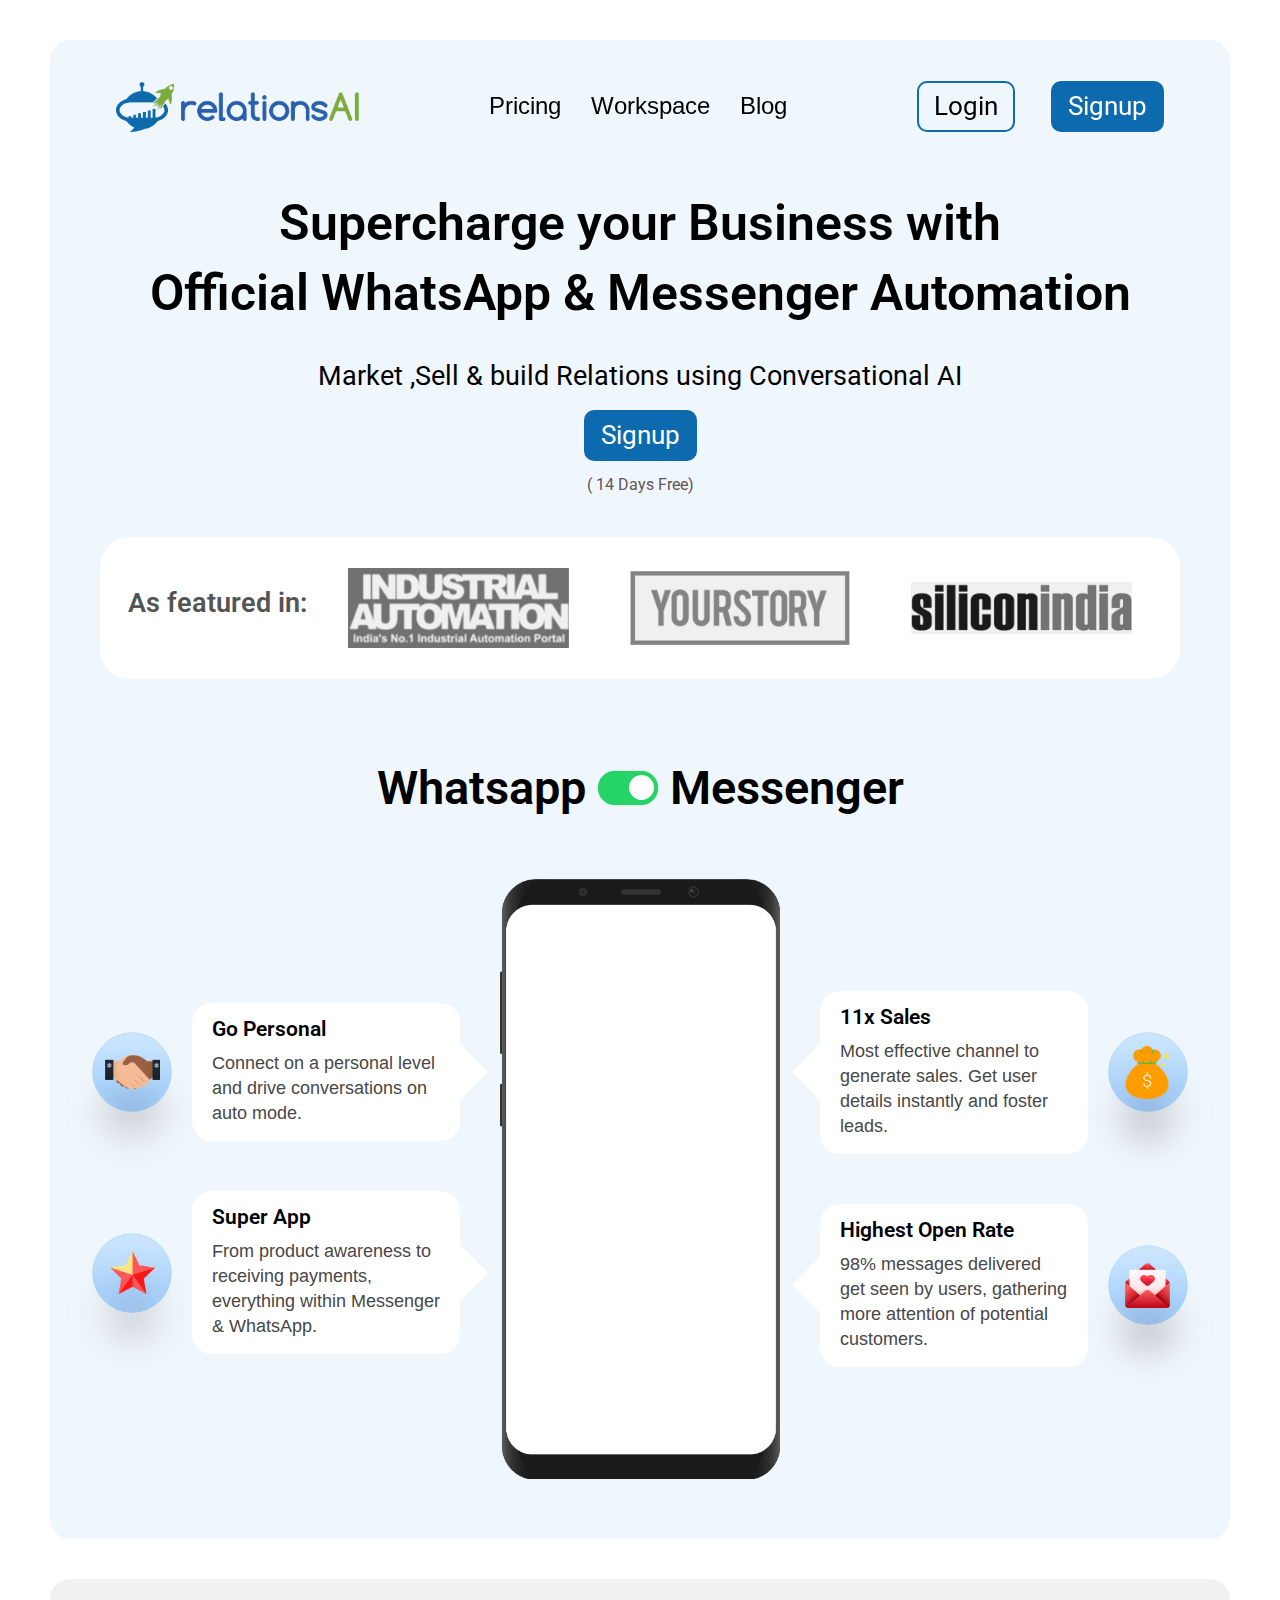
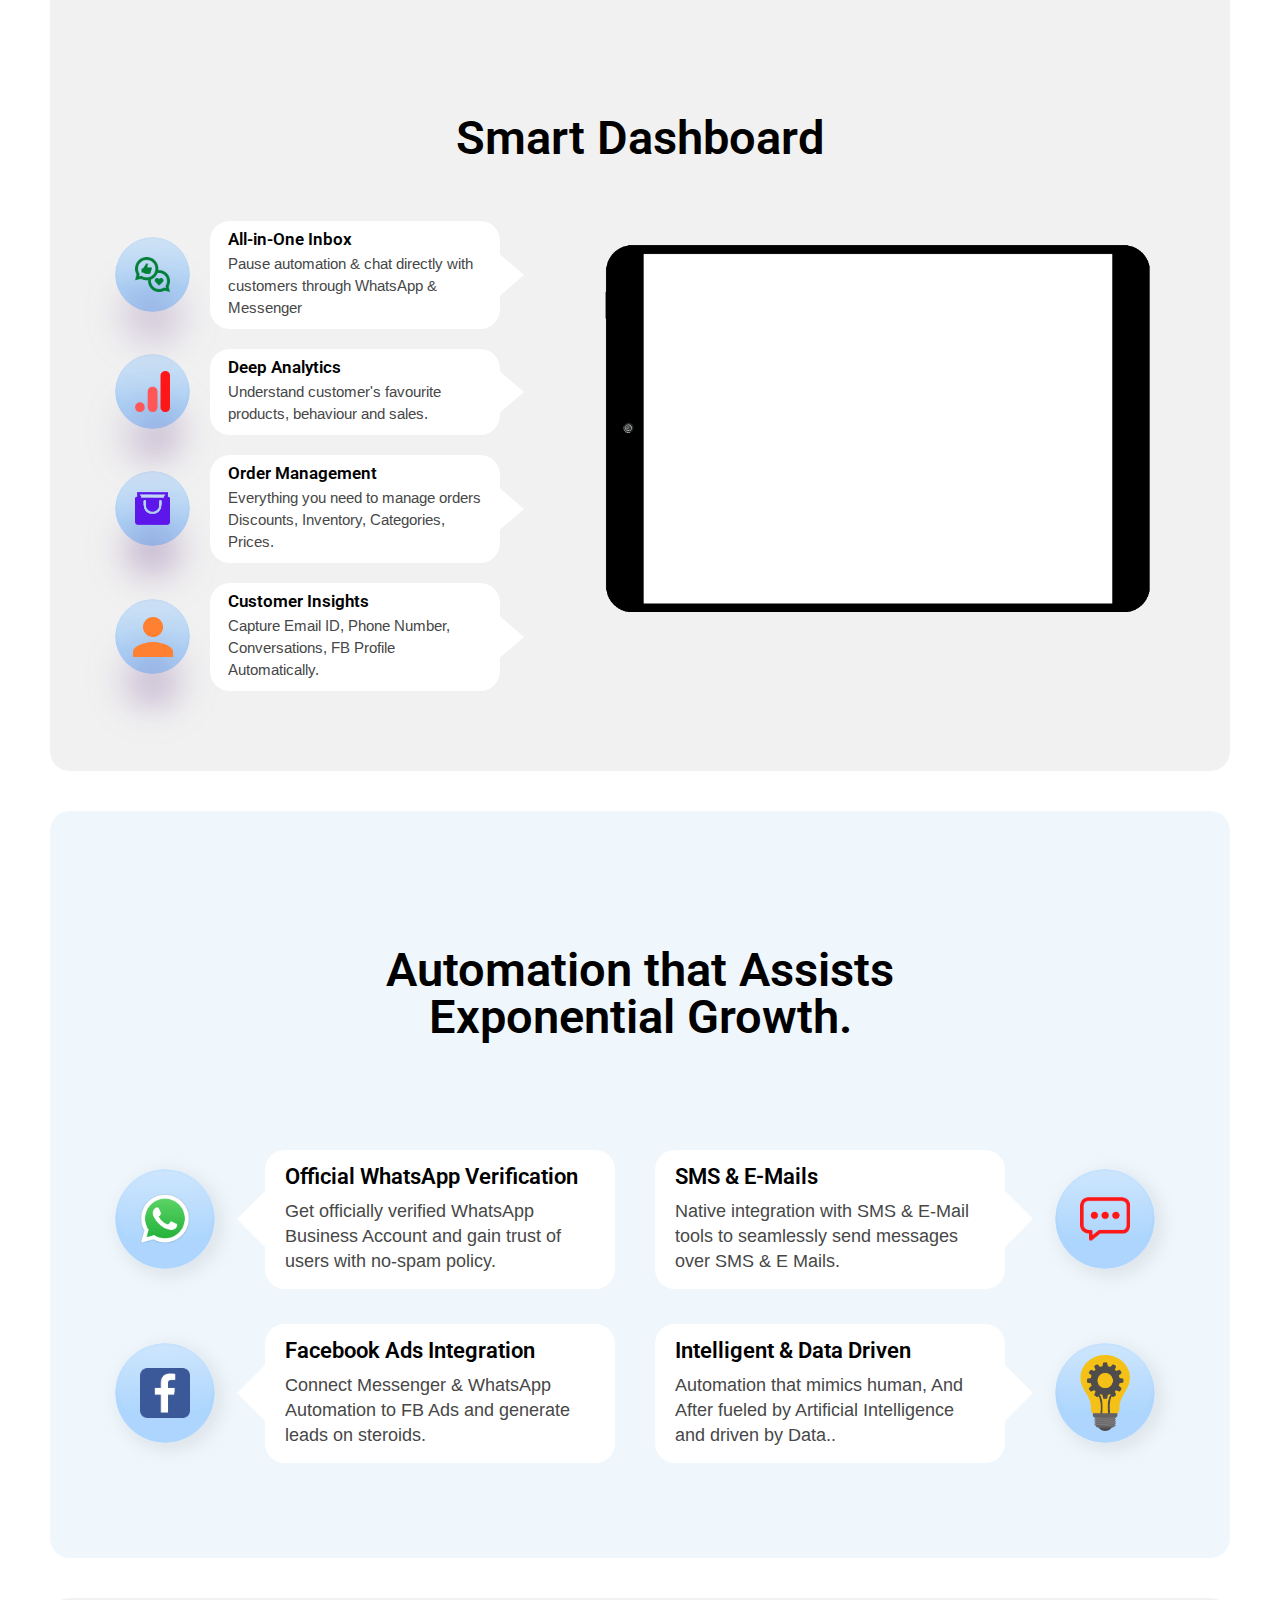
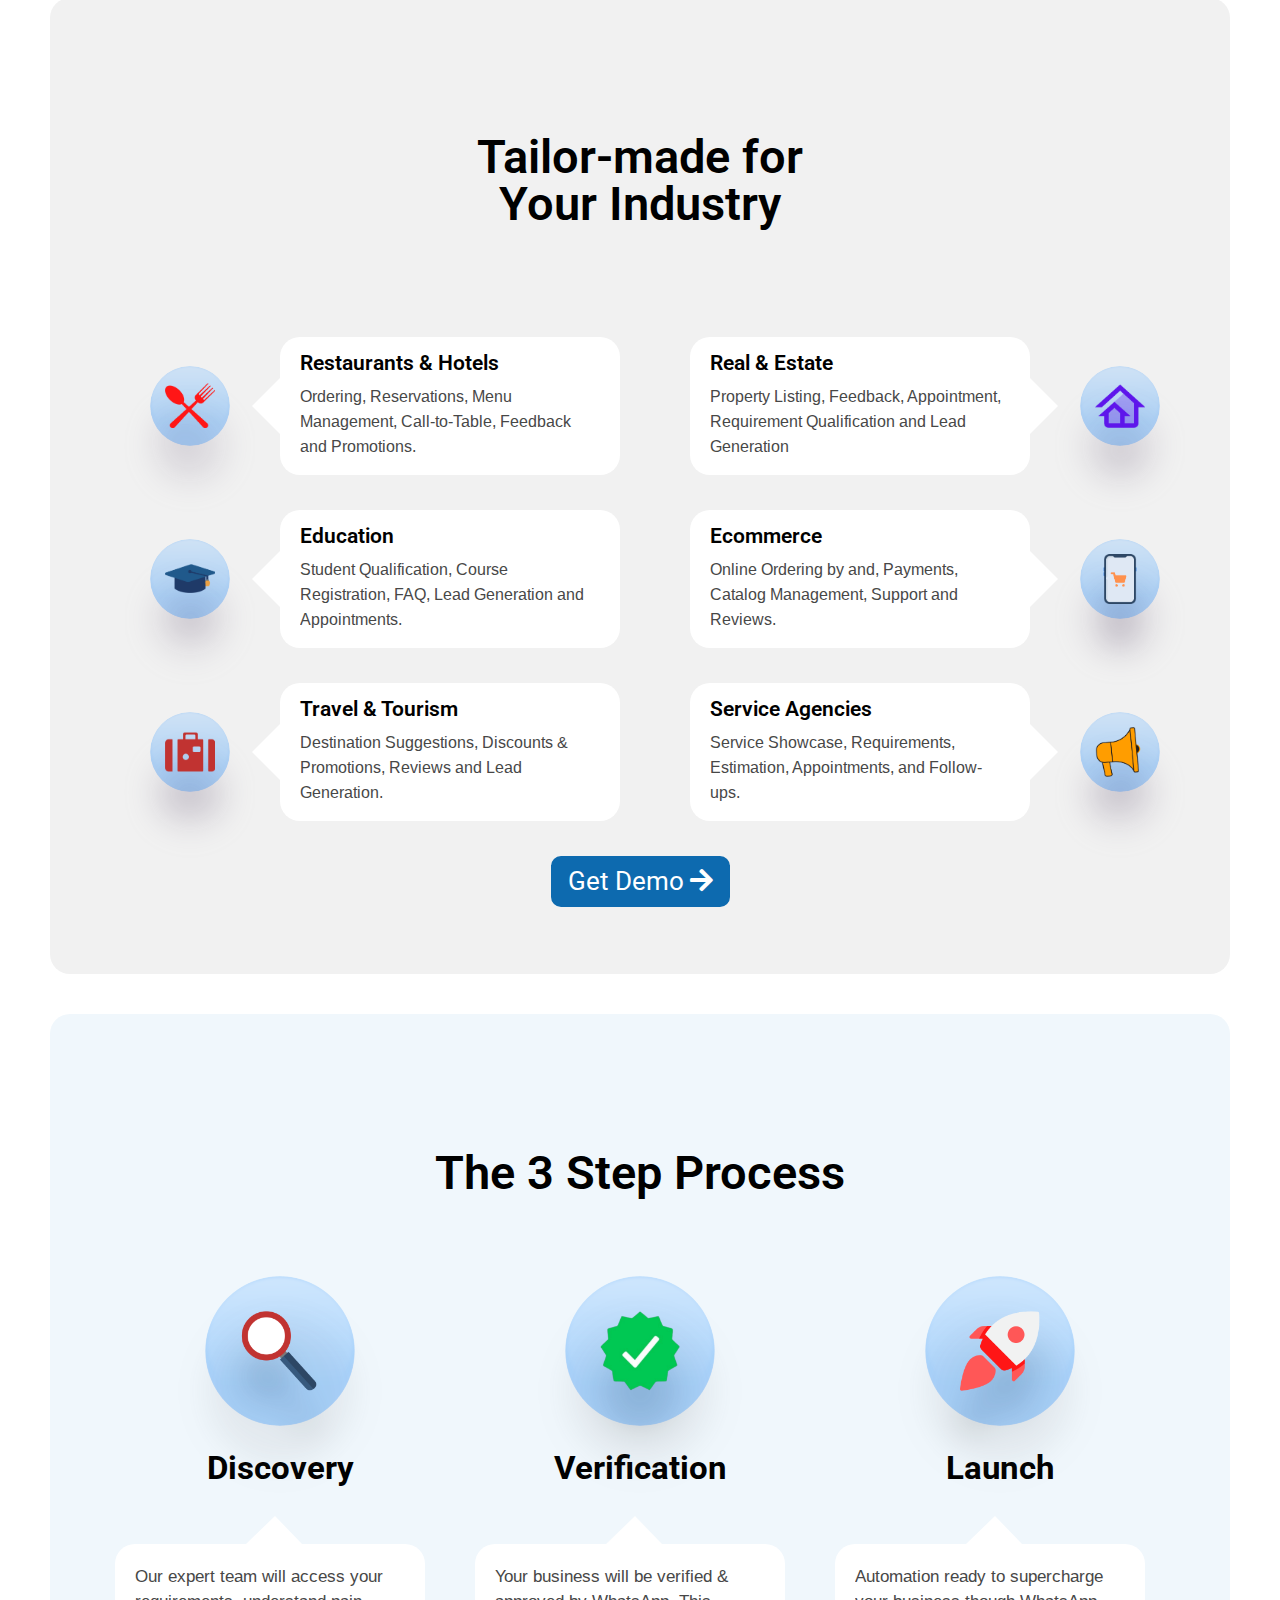
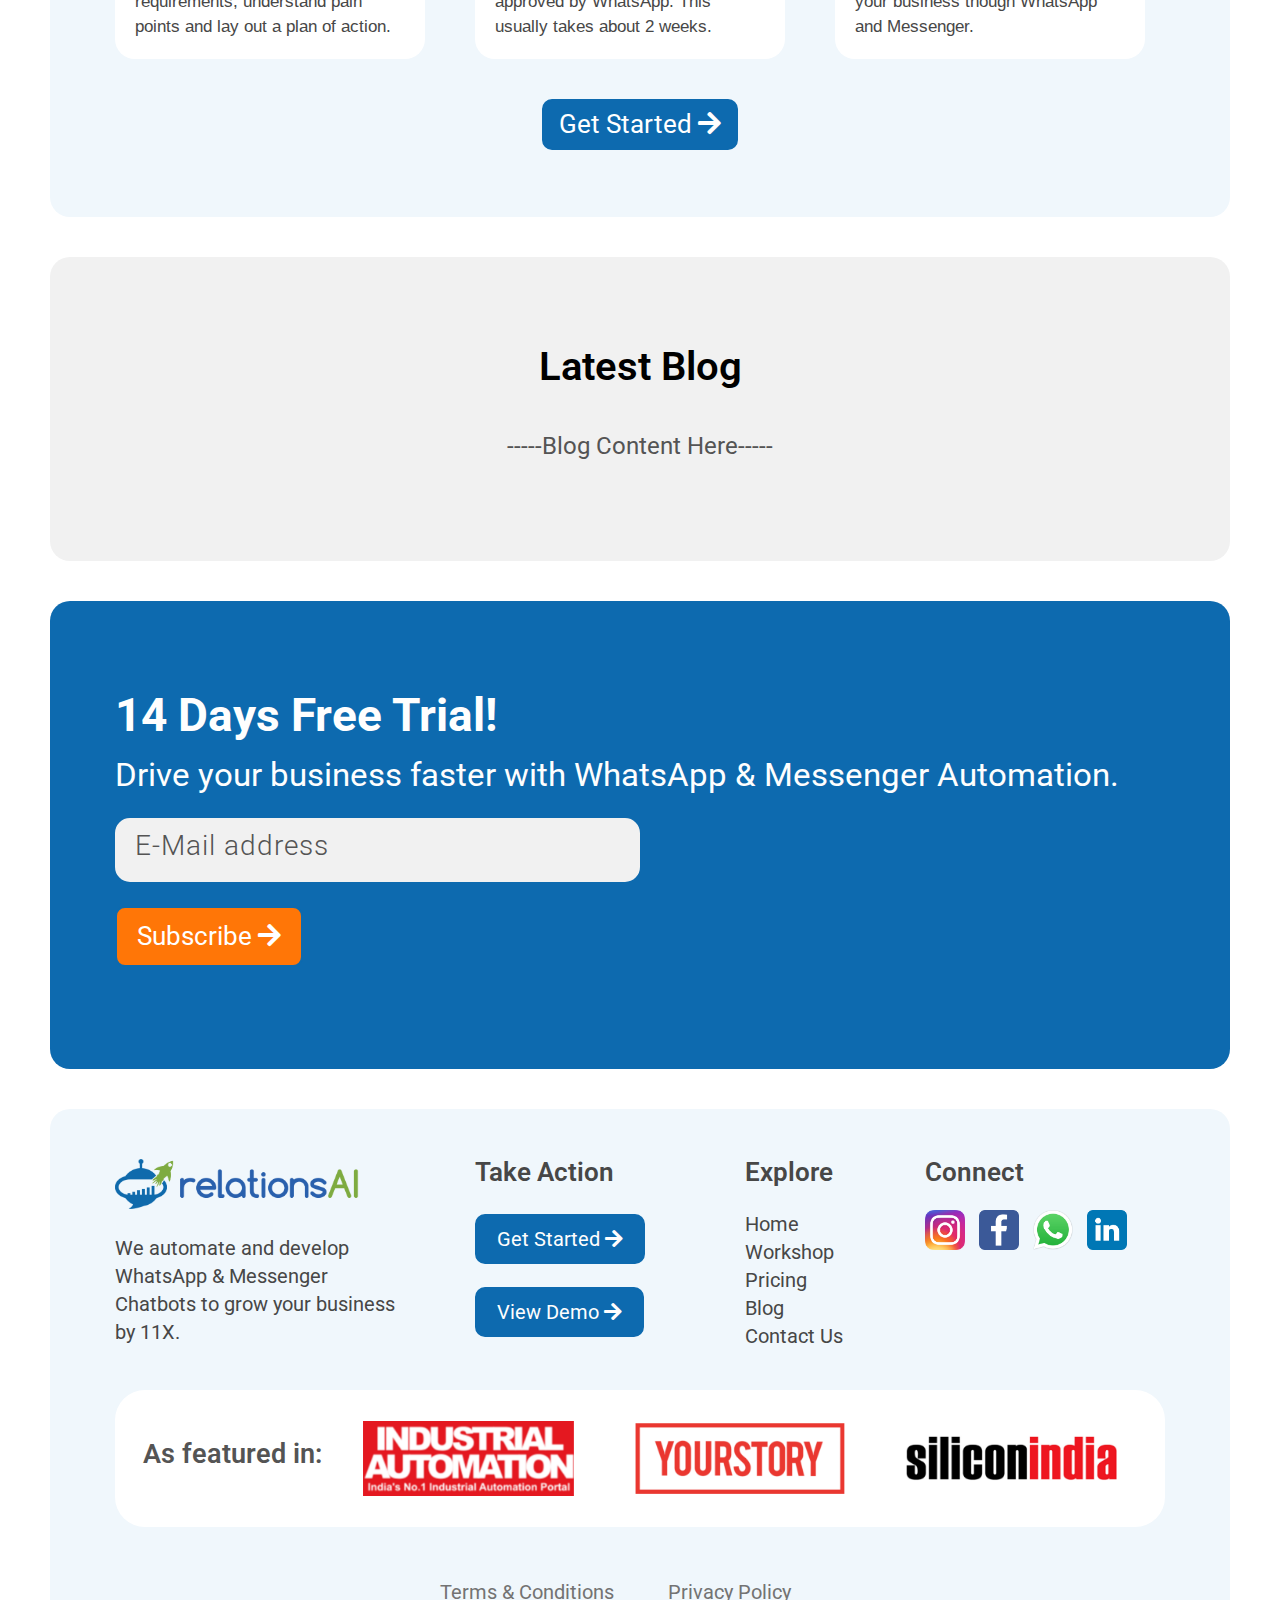
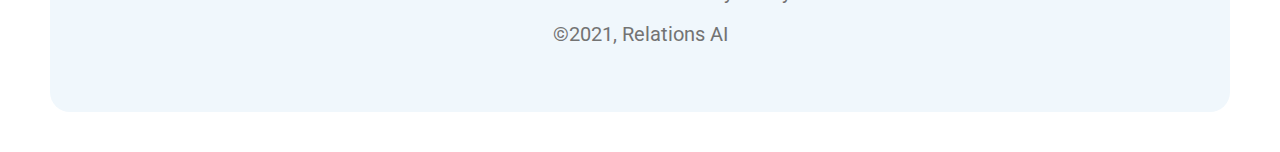
==== index.html @ acee1729 "updated: file structure" ====
<!Doctype html>
<html class="no-js" lang="en">

<head>
    <meta charset="utf-8">
    <meta http-equiv="x-ua-compatible" content="ie=edge">
    <title>Site Title Here</title>
    <meta name="keywords" content="">
    <meta name="author" content="">
    <meta name="description" content="">
    <meta name="viewport" content="width=device-width, initial-scale=1">
    <!-- Place favicon.ico in the root directory -->
    <link rel="shortcut icon" type="image/x-icon" href="assets/img/favicon.ico">

    <!-- CSS here -->
    <link rel="stylesheet" href="css/bootstrap.min.css">
    <link rel="stylesheet" href="css/owl.carousel.min.css">
    <link rel="stylesheet" href="https://cdnjs.cloudflare.com/ajax/libs/font-awesome/5.15.2/css/all.min.css" />
    <link rel="stylesheet" href="css/style.css">
    <link rel="stylesheet" href="css/style.css">
    <link rel="stylesheet" href="css/responsive.css">
</head>

<body>
    <!--[if lte IE 9]>
            <p class="browserupgrade">You are using an <strong>outdated</strong> browser. Please <a href="https://browsehappy.com/">upgrade your browser</a> to improve your experience and security.</p>
        <![endif]-->

    <!--  scroll up area start -->
    <div class="scroll-up" id="scroll" style="display: none;">
        <a href="javascript:void(0);"><i class="fa fa-arrow-up"></i></a>
    </div>
    <!--  scroll up area start -->


    <!-- Add your site or application content here -->



    <div class="first-section b-section">
        <div class="main-overlay js-main-overlay"> </div>

        <!-- ============================================================= HEADER AREA START ============================================================= -->

        <header id="header-sticky" class="font-weight-4 mb-30 p-relative">
            <!-- nav start-->
            <nav class="navbar-menu">
                <div class="nav-center">
                    <!-- nav header -->
                    <div class="nav-header">
                        <a href="index.html"> <img src="assets/img/Logo/logo75ppi.png" class="logo" alt="logo" /></a>

                        <!--<button class="nav-toggle">
                            <i class="fas fa-bars"></i>
                        </button>-->

                    </div>

                    <!-- links -->
                    <ul class="links">
                        <li>
                            <a href="#">Pricing</a>
                        </li>
                        <li>
                            <a href="#">workspace</a>
                        </li>
                        <li>
                            <a href="#">Blog</a>
                        </li>
                    </ul>

                    <!--links end-->
                    <div class="header-btn">
                        <a href="#" class="h-btn h-btn-svg l-btn">Login</a>
                        <a href="#" class="h-btn h-btn-svg text-white bg-blue">Signup</a>
                    </div>

                </div>
            </nav>

            <div class="menu-trigger js-menu-trigger ">
                <span class="bar close-btn"></span>
                <span class="bar close-btn"></span>
                <span class="bar close-btn"></span>
            </div>

            <!-- nav end-->
        </header>

        <!-- ============================================================= HEADER AREA END ============================================================= -->


        <!-- ============================================================= HERO AREA START ============================================================= -->

        <div class="slider-area text-center mb-30">
            <h1 class="mb-25">Supercharge your Business with <br> Official WhatsApp &amp; Messenger Automation</h1>
            <a href="#">
                <p>Market ,Sell &amp; build Relations using Conversational AI</p>
            </a>
            <a href="#" class="h-btn h-btn-svg text-white bg-blue mt-10 mb-5">Signup</a> <br>
            <a href="#"> <span class="text-small-white">( 14 Days Free) </span></a>
        </div>

        <!-- ============================================================= HEADER AREA START ============================================================= -->


        <!-- ============================================================= BRAND AREA START ============================================================= -->

        <div class="brand-area mb-70">
            <a href="#">
                <h2>As featured in:</h2>
            </a>
            <div>
                <a href="#">
                    <img src="assets/img/Elements/1b.png" class="w-200" alt="brand img">
                    <img src="assets/img/Elements/1.png" class="w-200" alt="brand img">
                </a>
            </div>
            <div>
                <a href="#">
                    <img src="assets/img/Elements/2b.png" class="w-200" alt="brand img">
                    <img src="assets/img/Elements/2.png" class="w-200" alt="brand img">
                </a>
            </div>

            <div>
                <a href="#"><img src="assets/img/Elements/3b.png" class="w-200" alt="brand img">
                    <img src="assets/img/Elements/3.png" class="w-200" alt="brand img"></a>
            </div>
        </div>

        <!-- ============================================================= BRAND AREA END ============================================================= -->




        <!--=============================================== WHATSAPP MESSENGER AREA START ====================================================-->

        <div class="whatsapp-messenger-area">
            <div class="section-title text-center">
                <h2> <span>Whatsapp</span>
                    <label class="switch"> <input type="checkbox" checked="">
                        <span class="slider"></span>
                    </label>
                    <span>Messenger</span>
                </h2>
                <!-- responsivce tab -->
                <div class="w-m-tab">
                    <ul class="nav" id="myTab" role="tablist">
                        <li class="nav-item">
                            <a class="nav-link active" id="home-tab" data-toggle="tab" href="#home"  aria-controls="home" aria-selected="true">Whatsapp</a>
                        </li>
                        <li class="nav-item">
                            <a class="nav-link" id="profile-tab" data-toggle="tab" href="#profile"  aria-controls="profile" aria-selected="false">Messenger</a>
                        </li>

                    </ul>
                    <div class="tab-content" id="myTabContent">
                        <div class="tab-pane  show active" id="home" role="tabpanel" aria-labelledby="home-tab"></div>
                        <div class="tab-pane " id="profile" role="tabpanel" aria-labelledby="profile-tab"></div>

                    </div>
                </div>


            </div>

            <!-- resposnive card-->

            <div class="responsive-card-area whatsapp-messenger-carousel p-relative">
                <div class="row">
                    <div class="col-md-6 col-sm-8 offset-sm-2 offset-md-3 offset-xl-0 offset-lg-0">
                        <!-- responsive carousel item -->
                        <div class="carousel-item owl-carousel">

                            <div class="responsive-card arrow-bottom">
                                <div class="responsive-card-thumb">
                                    <a href="#"><img src="assets/img/Elements/5.png" alt="" class="width-50"></a>
                                </div>
                                <div class="res-card ">
                                    <a href="#">
                                        <h3>Go personal</h3>
                                    </a>
                                </div>
                            </div>

                            <div class="responsive-card">
                                <div class="responsive-card-thumb">
                                    <a href="#"><img src="assets/img/Elements/6.png" alt="" class="width-50"></a>
                                </div>
                                <div class="res-card ">
                                    <a href="#">
                                        <h3>Super App</h3>
                                    </a>
                                </div>
                            </div>

                            <div class="responsive-card ">
                                <div class="responsive-card-thumb">
                                    <a href="#"><img src="assets/img/Elements/8.png" alt="" class="width-50"></a>
                                </div>
                                <div class="res-card ">
                                    <a href="#">
                                        <h3>11X Sales</h3>
                                    </a>
                                </div>
                            </div>

                            <div class="responsive-card">
                                <div class="responsive-card-thumb">
                                    <a href="#"> <img src="assets/img/Elements/7.png" alt="" class="width-50"></a>
                                </div>
                                <div class="res-card ">
                                    <a href="#">
                                        <h3>Highest Open Rate</h3>
                                    </a>
                                </div>
                            </div>

                        </div>
                    </div>
                </div>
            </div>
            <!-- resposnive card end -->


            <!--card area-->
            <div class="card-area mt-40">
                <div class="cards mt-70 whatsapp-c-d-n">
                    <div class="tweet-card mb-50">
                        <div class="tweet-thumb">
                            <a href="#"><img src="assets/img/Elements/5.png" alt="" class="width-55"></a>
                        </div>
                        <div class="f-card arrow-right width-300">
                            <a href="#">
                                <h3>Go Personal</h3>
                            </a>
                            <a href="#">
                                <p>Connect on a personal level and drive conversations on auto mode.</p>
                            </a>
                        </div>
                    </div>
                    <div class="tweet-card mb-50">
                        <div class="tweet-thumb">
                            <a href="#"><img src="assets/img/Elements/6.png" alt="" class="width-50"></a>
                        </div>
                        <div class="f-card arrow-right width-300">
                            <a href="#">
                                <h3>Super App</h3>
                            </a>
                            <a href="#">
                                <p>From product awareness to receiving payments, everything within Messenger &amp; WhatsApp.</p>
                            </a>
                        </div>
                    </div>
                </div>

                <!--mobile-->


                <div class="wm-mobile">
                    <img src="assets/img/Elements/27.png" alt="mobile">
                    <!-- <video width="320" height="240" autoplay>>
                            <source src="assets/img/Messenger Video/Messenger_Super%20App_Webp.webp" type="img">
                        </video>-->

                </div>


                <!-- cards-->

                <div class="cards mt-70 whatsapp-c-d-n">
                    <div class="tweet-card mb-50">

                        <div class="f-card arrow-left width-300">
                            <a href="#">
                                <h3>11x Sales</h3>
                            </a>
                            <a href="#">
                                <p>Most effective channel to generate sales. Get user details instantly and foster leads.</p>
                            </a>
                        </div>
                        <div class="tweet-thumb">
                            <a href="#"> <img src="assets/img/Elements/8.png" alt="" class="width-50"></a>
                        </div>
                    </div>
                    <div class="tweet-card mb-50">

                        <div class="f-card arrow-left width-300">
                            <a href="#">
                                <h3>Highest Open Rate</h3>
                            </a>
                            <a href="#">
                                <p>98% messages delivered get seen by users, gathering more attention of potential customers.</p>
                            </a>
                        </div>
                        <div class="tweet-thumb">
                            <a href="#"> <img src="assets/img/Elements/7.png" alt="" class="width-50"></a>
                        </div>
                    </div>
                </div>
            </div>
        </div>

        <!--=============================================== WHATSAPP MESSENGER AREA END====================================================-->

    </div>



    <!--===============================================  DASHBOARD AREA START====================================================-->

    <div class="first-section dashboard-area bg-small-white pt-50">
        <div class="container">
            <div class="row">
                <div class=" col-xl-6 col-lg-8 col-md-8 offset-md-2 offset-lg-2 offset-xl-3">
                    <div class="section-title">
                        <h1 class="mb-30"> Smart Dashboard</h1>
                    </div>
                </div>
            </div>
            <div class="row">
                <div class="col-xl-5 col-lg-8">
                    <div class="cards  whatsapp-c-d-n">
                        <div class="tweet-card mb-20">
                            <div class="tweet-thumb">
                                <img src="assets/img/Elements/40.png" alt="dasboard-img" class="width-35">
                            </div>
                            <div class="f-card arrow-right width-350 p-16">
                                <h3 class="mb-5">All-in-One Inbox
                                </h3>
                                <p>Pause automation & chat directly with customers through WhatsApp & Messenger</p>
                            </div>
                        </div>

                        <div class="tweet-card mb-20">
                            <div class="tweet-thumb">
                                <img src="assets/img/Elements/9.png" alt="dasboard-img" class="width-35">
                            </div>
                            <div class="f-card arrow-right width-350 p-16">
                                <h3 class="mb-5">Deep Analytics
                                </h3>
                                <p>Understand customer's favourite products, behaviour and sales.</p>
                            </div>
                        </div>


                        <div class="tweet-card mb-20">
                            <div class="tweet-thumb">
                                <img src="assets/img/Elements/10.png" alt="dasboard-img" class="width-35">
                            </div>
                            <div class="f-card arrow-right width-350 p-16">
                                <h3 class="mb-5">Order Management
                                </h3>
                                <p>Everything you need to manage orders Discounts, Inventory, Categories, Prices.</p>
                            </div>
                        </div>
                        <div class="tweet-card mb-20">
                            <div class="tweet-thumb">
                                <img src="assets/img/Elements/11.png" alt="dasboard-img" class="width-40">
                            </div>
                            <div class="f-card arrow-right width-350 p-16">
                                <h3 class="mb-5">Customer Insights</h3>
                                <p>Capture Email ID, Phone Number, Conversations, FB Profile Automatically.</p>
                            </div>
                        </div>

                    </div>

                    <!-- responsive card-->

                    <div class="responsive-card-area whatsapp-messenger-carousel p-relative md-gutter">
                        <div class="row ">
                            <div class="col-md-6 col-sm-8 offset-sm-2 offset-md-3 offset-xl-0 offset-lg-0">
                                <div class="carousel-item owl-carousel">

                                    <div class="responsive-card">
                                        <div class="responsive-card-thumb">
                                            <img src="assets/img/Elements/9.png" alt="dasboard-img" class="width-35">
                                        </div>
                                        <div class="res-card ">
                                            <h3>Deep Analytics</h3>
                                        </div>
                                    </div>

                                    <div class="responsive-card res-2">
                                        <div class="responsive-card-thumb ">
                                            <img src="assets/img/Elements/40.png" alt="dasboard-img" class="width-35">
                                        </div>
                                        <div class="res-card ">
                                            <h3>All-in-One Inbox</h3>
                                        </div>
                                    </div>



                                    <div class="responsive-card">
                                        <div class="responsive-card-thumb">
                                            <img src="assets/img/Elements/10.png" alt="dasboard-img" class="width-35">
                                        </div>
                                        <div class="res-card width-130">
                                            <h3>Order Management</h3>
                                        </div>
                                    </div>

                                    <div class="responsive-card">
                                        <div class="responsive-card-thumb">
                                            <img src="assets/img/Elements/11.png" alt="dasboard-img" class="width-35">
                                        </div>
                                        <div class="res-card ">
                                            <h3>Customer Insights</h3>
                                        </div>
                                    </div>

                                </div>
                            </div>
                        </div>
                    </div>


                </div>
                <div class="col-xl-7 col-lg-12">

                    <!--mobile-->

                    <div class="wm-mobile mobile-2">
                        <img src="assets/img/Elements/28.png" alt="mobile">
                        <!-- <video width="320" height="240" autoplay>>
                            <source src="assets/img/Messenger Video/Messenger_Super%20App_Webp.webp" type="img">
                        </video>-->
                    </div>

                </div>
            </div>
        </div>
    </div>

    <!--=============================================== DASHBOARD AREA  END====================================================-->



    <!--=============================================== AUTOMATION AREA  END====================================================-->

    <div class=" first-section automation-area bg-whatsapp pt-50">
        <div class="container">
            <div class="row">
                <div class="col-xl-6 col-lg-8 offset-lg-2 offset-xl-3">
                    <div class="section-title">
                        <h1 class="mb-30 text-center"> Automation that Assists Exponential Growth.</h1>
                    </div>
                </div>
            </div>

            <div class="row mt-50">
                <div class="col-xl-6 col-lg-12 col-md-10 offset-md-1 offset-xl-0 offset-lg-0">
                    <div class="cards">
                        <div class="tweet-card">
                            <div class="tweet-thumb mr-30">
                                <img src="assets/img/Elements/12.png" alt="automation-img" class="width-50">
                            </div>
                            <div class="f-card arrow-left width-350">
                                <h3>Official WhatsApp Verification</h3>
                                <p>Get officially verified WhatsApp Business Account and gain trust of users with no-spam policy.</p>
                            </div>

                        </div>
                        <div class="tweet-card">
                            <div class="tweet-thumb mr-30">
                                <img src="assets/img/Elements/13.png" alt="automation-img" class="width-50">
                            </div>
                            <div class="f-card arrow-left width-350">
                                <h3>Facebook Ads Integration</h3>
                                <p>Connect Messenger & WhatsApp Automation to FB Ads and generate leads on steroids.</p>
                            </div>

                        </div>
                    </div>
                </div>

                <div class="col-xl-6 col-lg-12 col-md-10 offset-md-1 offset-xl-0 offset-lg-0">

                    <div class="cards  automation-no">
                        <div class="tweet-card automaiton-none ">
                            <div class="f-card arrow-right width-350">
                                <h3>SMS & E-Mails</h3>
                                <p>Native integration with SMS & E-Mail tools to seamlessly send messages over SMS & E Mails.</p>
                            </div>
                            <div class="tweet-thumb ml-30">
                                <img src="assets/img/Elements/14.png" alt="automation-img" class="width-50">
                            </div>
                        </div>


                        <div class="tweet-card automaiton-none">
                            <div class="f-card arrow-right width-350">
                                <h3>Intelligent & Data Driven</h3>
                                <p>Automation that mimics human, And After fueled by Artificial Intelligence and driven by Data..</p>
                            </div>
                            <div class="tweet-thumb ml-30">
                                <img src="assets/img/Elements/15.png" alt="automation-img" class="width-50">
                            </div>
                        </div>
                    </div>



                    <div class="cards  automation-no-2">

                        <div class="tweet-card automaiton-none ">
                            <div class="tweet-thumb mr-30">
                                <img src="assets/img/Elements/14.png" alt="automation-img" class="width-50">
                            </div>
                            <div class="f-card arrow-left width-350">
                                <h3>SMS & E-Mails</h3>
                                <p>Native integration with SMS & E-Mail tools to seamlessly send messages over SMS & E Mails.</p>
                            </div>
                        </div>


                        <div class="tweet-card automaiton-none">
                            <div class="tweet-thumb mr-30">
                                <img src="assets/img/Elements/15.png" alt="automation-img" class="width-50">
                            </div>
                            <div class="f-card arrow-left width-350">
                                <h3>Intelligent & Data Driven</h3>
                                <p>Automation that mimics human, And After fueled by Artificial Intelligence and driven by Data..</p>
                            </div>
                        </div>
                    </div>
                </div>
            </div>
        </div>
    </div>

    <!--=============================================== AUTOMATION AREA  END====================================================-->



    <!--=============================================== TAILOR AREA  START ====================================================-->

    <div class="first-section tailor-area  bg-small-white pt-50">
        <div class="container">
            <div class="row">
                <div class="col-xl-4 col-lg-8 col-md-8 offset-md-2 offset-lg-2 offset-xl-4">
                    <div class="section-title">
                        <h1 class="mb-30 text-center"> Tailor-made for Your Industry</h1>
                    </div>
                </div>
            </div>

            <div class="row mt-50">
                <div class="col-xl-6 col-lg-8 offset-lg-2 offset-xl-0">

                    <div class="cards whatsapp-c-d-n  ml-35">
                        <div class="tweet-card">
                            <div class="tweet-thumb mr-30">
                                <img src="assets/img/Elements/16.png" alt="tailor area" class="width-50">
                            </div>
                            <div class="f-card arrow-left width-340">
                                <h3>Restaurants & Hotels</h3>
                                <p>Ordering, Reservations, Menu Management, Call-to-Table, Feedback and Promotions.</p>
                            </div>
                        </div>

                        <div class="tweet-card">
                            <div class="tweet-thumb mr-30">
                                <img src="assets/img/Elements/18.png" alt="tailor area" class="width-50">
                            </div>
                            <div class="f-card arrow-left width-340">
                                <h3> Education </h3>
                                <p>Student Qualification, Course Registration, FAQ, Lead Generation and Appointments.</p>
                            </div>
                        </div>

                        <div class="tweet-card">
                            <div class="tweet-thumb mr-30">
                                <img src="assets/img/Elements/20.png" alt="tailor area" class="width-50">
                            </div>
                            <div class="f-card arrow-left width-340">
                                <h3> Travel & Tourism </h3>
                                <p>Destination Suggestions, Discounts & Promotions, Reviews and Lead Generation.</p>
                            </div>
                        </div>
                    </div>

                    <!--responsive card area -->


                </div>

                <div class="col-xl-6 col-lg-8 offset-lg-2 offset-xl-0">


                    <div class="cards whatsapp-c-d-n  ml-35 automation-no">
                        <div class="tweet-card">
                            <div class="f-card arrow-right width-340">
                                <h3>Real & Estate</h3>
                                <p>Property Listing, Feedback, Appointment, Requirement Qualification and Lead Generation</p>
                            </div>
                            <div class="tweet-thumb ml-30">
                                <img src="assets/img/Elements/17.png" alt="real estate" class="width-50">
                            </div>
                        </div>

                        <div class="tweet-card">
                            <div class="f-card arrow-right width-340">
                                <h3>Ecommerce</h3>
                                <p>Online Ordering by and, Payments, Catalog Management, Support and Reviews.</p>
                            </div>
                            <div class="tweet-thumb ml-30">
                                <img src="assets/img/Elements/19.png" alt="Ecommerce" class="width-50">
                            </div>
                        </div>

                        <div class="tweet-card">
                            <div class="f-card arrow-right width-340">
                                <h3>Service Agencies</h3>
                                <p>Service Showcase, Requirements, Estimation, Appointments, and Follow-ups.</p>
                            </div>
                            <div class="tweet-thumb ml-30">
                                <img src="assets/img/Elements/21.png" alt="Service" class="width-50">
                            </div>
                        </div>
                    </div>


                    <div class="cards  whatsapp-c-d-n  ml-35 automation-no-2">
                        <div class="tweet-card">
                            <div class="tweet-thumb mr-30">
                                <img src="assets/img/Elements/17.png" alt="real estate" class="width-50">
                            </div>

                            <div class="f-card arrow-left width-350">
                                <h3>Real & Estate</h3>
                                <p>Property Listing, Feedback, Appointment, Requirement Qualification and Lead Generation</p>
                            </div>

                        </div>

                        <div class="tweet-card">
                            <div class="tweet-thumb mr-30">
                                <img src="assets/img/Elements/19.png" alt="Ecommerce" class="width-50">
                            </div>
                            <div class="f-card arrow-left width-350">
                                <h3>Ecommerce</h3>
                                <p>Online Ordering by and, Payments, Catalog Management, Support and Reviews.</p>
                            </div>

                        </div>

                        <div class="tweet-card">
                            <div class="tweet-thumb mr-30">
                                <img src="assets/img/Elements/21.png" alt="Service" class="width-50">
                            </div>

                            <div class="f-card arrow-left width-350">
                                <h3>Service Agencies</h3>
                                <p>Service Showcase, Requirements, Estimation, Appointments, and Follow-ups.</p>
                            </div>

                        </div>
                    </div>
                </div>



                <div class="col-md-10 col-sm-10 offset-sm-1 offset-md-1 tailors-none">
                    <div class="tailor-carousel owl-carousel">

                        <div class="cards">
                            <div class="tweet-card responsive-tailor">
                                <div class="f-card">
                                    <div class="tweet-thumb ">
                                        <img src="assets/img/Elements/16.png" alt="Service" class="width-50">
                                    </div>

                                    <h3> Restaurants & Hotels</h3>
                                    <p>Ordering, Reservations, Menu Management, Call-to-Table, Feedback and Promotions.</p>

                                </div>
                            </div>



                            <div class="tweet-card responsive-tailor">
                                <div class="f-card">
                                    <div class="tweet-thumb ">
                                        <img src="assets/img/Elements/18.png" alt="Service" class="width-50">
                                    </div>
                                    <h3> Education</h3>
                                    <p>Student Qualification, Course Registration, FAQ, Lead Generation and Appointments.</p>
                                </div>
                            </div>
                        </div>

                        <div class="cards">
                            <div class="tweet-card responsive-tailor">
                                <div class="f-card">
                                    <div class="tweet-thumb ">
                                        <img src="assets/img/Elements/20.png" alt="Service" class="width-50">
                                    </div>
                                    <h3> Travel & Tourism </h3>
                                    <p>Destination Suggestions, Discounts & Promotions, Reviews and Lead Generation.</p>
                                </div>
                            </div>



                            <div class="tweet-card responsive-tailor">
                                <div class="f-card">
                                    <div class="tweet-thumb ">
                                        <img src="assets/img/Elements/17.png" alt="Service" class="width-50">
                                    </div>
                                    <h3> Real & Estate</h3>
                                    <p>Property Listing, Feedback, Appointment, Requirement Qualification and Lead Generation </p>
                                </div>
                            </div>
                        </div>

                        <div class="cards">
                            <div class="tweet-card responsive-tailor">
                                <div class="f-card">
                                    <div class="tweet-thumb ">
                                        <img src="assets/img/Elements/19.png" alt="Service" class="width-50">
                                    </div>
                                    <h3> Ecommerce </h3>
                                    <p>Online Ordering by and, Payments, Catalog Management, Support and Reviews.</p>
                                </div>
                            </div>



                            <div class="tweet-card responsive-tailor">
                                <div class="f-card">
                                    <div class="tweet-thumb ">
                                        <img src="assets/img/Elements/21.png" alt="Service" class="width-50">
                                    </div>
                                    <h3> Service Agencies </h3>
                                    <p>Service Showcase, Requirements, Estimation, Appointments, and Follow-ups.</p>
                                </div>
                            </div>
                        </div>

                    </div>
                </div>



            </div>

            <div class="row">
                <div class="col-12 text-center">
                    <a href="#" class="h-btn h-btn-svg text-white bg-blue">Get Demo <i class="fas fa-arrow-right"></i></a>
                </div>
            </div>

        </div>
    </div>

    <!--=============================================== TAILOR AREA  END ====================================================-->



    <!--=============================================== PROCESS AREA  START ====================================================-->

    <div class="first-section process-area bg-whatsapp pt-50">
        <div class="container">
            <div class="row">
                <div class=" col-xl-6 col-lg-8 col-md-10 offset-md-1 offset-lg-2 offset-xl-3">
                    <div class="section-title">
                        <h1 class="mb-50 text-center"> The 3 Step Process</h1>
                    </div>
                </div>
            </div>

            <div class="row">

                <div class="col-xl-4 col-lg-12">
                    <div class="cards">
                        <div class="tweet-card process-card">
                            <div class="tweet-thumb ml-30 process-thumb">
                                <img src="assets/img/Elements/22.png" alt="process" class="width-50">
                            </div>
                            <div class="tweet-title">
                                <h3>Discovery</h3>
                            </div>
                            <div class="f-card f-process-card arrow-top width-350">

                                <p class="f-20">Our expert team will access your requirements, understand pain points and lay out a plan of action.</p>
                            </div>
                        </div>
                    </div>
                </div>

                <div class="col-xl-4 col-lg-12">
                    <div class="cards">
                        <div class="tweet-card process-card">
                            <div class="tweet-thumb ml-30 process-thumb">
                                <img src="assets/img/Elements/23.png" alt="process" class="width-50">
                            </div>
                            <div class="tweet-title">
                                <h3>Verification</h3>
                            </div>
                            <div class="f-card f-process-card arrow-top width-350">

                                <p class="f-20">Your business will be verified & approved by WhatsApp. This usually takes about 2 weeks.</p>
                            </div>
                        </div>
                    </div>
                </div>

                <div class="col-xl-4 col-lg-12">
                    <div class="cards">
                        <div class="tweet-card process-card">
                            <div class="tweet-thumb ml-30 process-thumb">
                                <img src="assets/img/Elements/24.png" alt="process" class="width-50">
                            </div>
                            <div class="tweet-title">
                                <h3>Launch</h3>
                            </div>
                            <div class="f-card f-process-card arrow-top width-350">

                                <p class="f-20">Automation ready to supercharge your business though WhatsApp and Messenger.</p>
                            </div>
                        </div>
                    </div>
                </div>
            </div>

            <div class="row">
                <div class="col-12 text-center">
                    <a href="#" class="h-btn h-btn-svg text-white bg-blue mt-40">Get Started <i class="fas fa-arrow-right"></i></a>

                </div>
            </div>

        </div>
    </div>

    <!--=============================================== PROCESS AREA END ====================================================-->




    <!--=============================================== BLOG AREA START ====================================================-->

    <div class=" first-section blog-area bg-small-white pt-50">
        <div class="container">
            <div class="row">
                <div class="col-xl-12 ">
                    <div class="blog-content text-center">
                        <h2> Latest Blog</h2>
                        <p>-----Blog Content Here-----</p>
                    </div>
                </div>

            </div>
        </div>
    </div>

    <!--=============================================== BLOG AREA END ====================================================-->





    <!--=============================================== SUBSCRIBE AREA START ====================================================-->

    <div class="first-section bg-small-blue subscribe-area pt-50">
        <div class="container">
            <div class="row">
                <div class="col-xl-12 ">
                    <div class="subscribe-content">
                        <h2>14 Days Free Trial!</h2>
                        <span>Drive your business faster with WhatsApp & Messenger Automation.</span>
                        <div class="subs-form">
                            <input type="text" class="submit-btn" placeholder="E-Mail address"> <br>
                        </div>
                        <a href="#" class="h-btn h-btn-svg text-white orange-bg  subs-btn">Subscribe <i class="fas fa-arrow-right"></i></a>
                    </div>
                </div>
            </div>
        </div>
    </div>

    <!--=============================================== SUBSCRIBE AREA END ====================================================-->




    <!--=============================================== FOOTER AREA END ====================================================-->

    <footer>
        <div class="footer-area first-section bg-whatsapp pt-50">
            <div class="container">
                <div class="footer-top">
                    <div class="row">

                        <div class="col-xl-4 col-lg-6 pr-50 col-md-7 col-sm-12  order-first">
                            <div class="footer-widget">
                                <div class="footer-widget-thumb mb-25">
                                    <a href="index.html"><img src="assets/img/Logo/logo75ppi.png" style="height:50px;" alt="logo"></a>
                                </div>

                                <div class="footer-widget-content">
                                    <a href="#">We automate and develop WhatsApp & Messenger Chatbots to grow your business by 11X.</a>
                                </div>
                            </div>
                        </div>

                        <div class="col-xl-2 col-lg-6 col-md-6 col-sm-12">

                            <div class="footer-widget ">
                                <div class="footer-widget-title mb-25">
                                    <a href="#">
                                        <h2>Explore</h2>
                                    </a>
                                </div>
                                <div class="footer-widget-content">
                                    <div class="footer-services ">
                                        <ul>
                                            <li><a href="#"> Home </a></li>
                                            <li><a href="#"> Workshop</a></li>
                                            <li><a href="#"> Pricing </a></li>
                                            <li><a href="#">Blog</a></li>
                                            <li><a href="#"> Contact Us</a></li>
                                        </ul>
                                    </div>
                                </div>
                            </div>
                        </div>
                        <div class="col-xl-3 col-lg-6 col-md-6 col-sm-12">
                            <div class="footer-widget ">
                                <div class="footer-widget-title mb-25">
                                    <a href="#">
                                        <h2>Connect</h2>
                                    </a>
                                </div>
                                <div class="footer-widget-content">
                                    <ul class="connect social-effect">
                                        <li> <a class="i-social" href="index.html"><img src="assets/img/Elements/25.png" class="width-40 mr-10" alt="social"></a></li>
                                        <li> <a class="f-social" href="#"><img src="assets/img/Elements/13.png" class="width-40 mr-10" alt="social"></a></li>
                                        <li> <a class="w-social" href="#"><img src="assets/img/Elements/12.png" class="width-40 mr-10" alt="social"></a></li>
                                        <li> <a class="l-social" href="#"><img src="assets/img/Elements/26.png" class="width-40 mr-10" alt="social"></a></li>
                                    </ul>
                                </div>
                            </div>
                        </div>

                        <div class="col-xl-3  col-lg-6  col-md-5 col-sm-12 order-first">
                            <div class="footer-widget ">
                                <div class="footer-widget-title mb-25">
                                    <a href="#">
                                        <h2>Take Action</h2>
                                    </a>
                                </div>
                                <div class="footer-widget-content">
                                    <a href="#" class="h-btn  h-btn-svg text-dark-white f-20 bg-blue mt-1 subs-btn"> Get Started <i class="fas fa-arrow-right"></i></a><br>
                                    <a href="#" class="h-btn h-btn-svg text-dark-white f-20 bg-blue mt-3 subs-btn"> View Demo <i class="fas fa-arrow-right"></i></a>
                                </div>
                            </div>
                        </div>

                    </div>
                </div>

                <div class="brand-area mt-55">
                    <a href="#">
                        <h2>As featured in:</h2>
                    </a>
                    <div>

                        <a href="#"> <img src="assets/img/Elements/1b.png" class="w-200" alt="brand img"></a>
                    </div>
                    <div>

                        <a href="#"><img src="assets/img/Elements/2b.png" class="w-200" alt="brand img"></a>
                    </div>

                    <div>

                        <a href="#"><img src="assets/img/Elements/3b.png" class="w-200" alt="brand img"></a>
                    </div>
                </div>



                <div class="terms-conditions">
                    <div class="row">
                        <div class="col-xl-12 text-center">
                            <div class="terms-content">
                                <div class="f-content">
                                    <ul>
                                        <li><a href="#">Terms & Conditions</a></li>
                                        <li><a href="#">Privacy Policy</a></li>
                                    </ul>
                                </div>

                                <div class="copyright-text">
                                    <a href="#">
                                        <p>©2021, Relations AI</p>
                                    </a>
                                </div>

                            </div>
                        </div>
                    </div>
                </div>

            </div>
        </div>
    </footer>

    <!--=============================================== FOOTER AREA END ====================================================-->






    <!-- All JS here -->
    <script src="js/jquery.min.js"></script>
    <script src="js/popper.min.js"></script>
    <script src="js/bootstrap.min.js"></script>
    <script src="js/owl.carousel.min.js"></script>
    <script src="js/main.js"></script>
</body>

</html>
---- css/style.css ----
/*** 
====================================================================
	 Fonts
====================================================================

***/

@import url('https://fonts.googleapis.com/css2?family=Arimo:wght@400;500;600;700&family=Open+Sans:wght@300;400;600;700;800&family=Roboto:wght@300;400;500;700&display=swap');

/*
	font-family: 'Roboto', sans-serif;
	font-family: 'Open sans', sans-serif;
	font-family: 'Arimo', sans-serif;
*/

/*** 


/*-----------------------------------------------------------------------------------

-----------------------------------------------------------------------------------
    CSS INDEX
    ===================

    01. Theme default CSS	
    02. Header CSS	
    03. Hero CSS	
    04. Brand CSS	
    05. Whatsapp messenger CSS	
    06. Dashboard CSS	
    07. Automation CSS	
    08. Tailor CSS	
    09. Process CSS	
    09. Blog CSS	
    09. Subscribe CSS	
    10. Footer CSS	
   
-----------------------------------------------------------------------------------*/

/*----------------------------------------*/
/*  01. Theme default CSS
/*----------------------------------------*/

* {
    margin: 0;
    padding: 0;
    -webkit-box-sizing: border-box;
    box-sizing: border-box;
}

body {
    font-family: "Roboto", sans-serif;
    font-size: 16px;
    font-weight: normal;
}

a,
.btn,
button,
span,
p,
input,
select,
textarea,
li,
imm,
*::after,
*::before,
.transition-3,
h1,
h2,
h3,
h4,
h5,
h6 {
    -webkit-transition: all 0.3s ease-out 0s;
    transition: all 0.3s ease-out 0s;
}

a:focus,
.button:focus {
    text-decoration: none;
    outline: none;
}

a:focus,
a:hover {
    color: inherit;
    text-decoration: none;
}

a {
    color: #000;
    text-decoration: none;
    outline: none;
}

a:hover {
    color: #000;
}

button {
    color: inherit;
    outline: none;
    border: none;
}

button:hover {
    cursor: pointer;
}

button:focus {
    outline: 0;
    border: 0;
}

.uppercase {
    text-transform: uppercase;
}

.capitalize {
    text-transform: capitalize;
}

h1,
h2,
h3,
h4,
h5,
h6 {
    font-weight: 600;
    font-style: normal;
    color: #000;
    margin-top: 0px;
    line-height: 1;
    -webkit-transition: all 0.3s ease-out 0s;
    transition: all 0.3s ease-out 0s;

}

h1 {
    font-size: 47px;
}

h2 {
    font-size: 27px;
}

h3 {
    font-size: 24px;
}

h4 {
    font-size: 18px;
}

h5 {
    font-size: 16px;
}

h6 {
    font-size: 16px;
}

ul {
    margin: 0px;
    padding: 0px;
}

li {
    list-style: none;
    display: inline-block;
}

p {
    color: #000;
    margin: 0 0 10px;
    margin-bottom: 0px !important;
    font-size: 14px;
    font-weight: 400;
    font-style: normal;
    line-height: 1.75em;
}


/*--
    - Input Placeholder
-----------------------------------------*/


/*--
    - Common Classes
-----------------------------------------*/
.w-200 {
    width: 200px;
}

.fix {
    overflow: hidden;
}

.clear {
    clear: both;
}

.f-left {
    float: left;
}

.f-right {
    float: right;
}

.p-relative {
    position: relative;
}

.p-absolute {
    position: absolute;
}

.b-t {
    border-top: 2px solid #333;
}

/*--
    - Background color
-----------------------------------------*/
.sticky-bg-responsive {
    background-color: #333;
}

.bg-small-white {
    background-color: #F1F1F1 !important;
}

.bg-blue {
    background-color: #0d6aaf;
}

.bg-small-blue {
    background: rgb(13, 106, 175) !important;
}

.text-small-white {
    color: #625454;
}

.text-dark-white {
    color: #fefefe !important;
}

.bg-whatsapp {
    background-color: #F0F7FC !important;
}

.orange-bg {
    background-color: #ff7607;
}


/*--
    - color
-----------------------------------------*/
/* spacing margin and padding */
.mb-5 {
    margin-bottom: 5px !important;
}


.mt-10 {
    margin-top: 10px;
}

.mb-20 {
    margin-bottom: 20px !important;
}


.mb-25 {
    margin-bottom: 25px !important;
}

.mt-40 {
    margin-top: 40px;
}

.mt-50 {
    margin-top: 50px;
}

.mt-55 {
    margin-top: 55px;
}

.mb-30 {
    margin-bottom: 30px !important;
}

.mb-50 {
    margin-bottom: 50px !important;
}

.mt-70 {
    margin-top: 70px !important;
}

.mt-45 {
    margin-top: 45px;
}

.mr-30 {
    margin-right: 30px;
}

.ml-30 {
    margin-left: 30px;
}

.mb-70 {
    margin-bottom: 70px !important;
}

.mr-10 {
    margin-right: 10px;
}

.mt-70 {
    margin-top: 70px !important;
}

.ml-35 {
    margin-left: 35px;
}



.width-35 {
    width: 35px !important;
}

.width-40 {
    width: 40px;
}

.width-50 {
    width: 50px;
}

.width-55 {
    width: 55px;
}

.width-60 {
    width: 60px !important;
}

.width-130 {
    width: 130px !important;
}

.width-150 {
    width: 150px !important;
}

.width-280 {
    width: 280px;
}

.width-300 {
    width: 300px;
}

.width-340 {
    width: 340px;
}

.width-370 {
    width: 370px;
}

.width-315 {
    width: 315px;
}

.width-350 {
    width: 350px;
}

.width-380 {
    width: 380px;
}

.width-400 {
    width: 400px;
}

.width-475 {
    width: 475px;
}

.m-width-1200 {
    max-width: 1200px !important;
}


.font-weight-4 {
    font-weight: 400;
}

.f-20 {
    font-size: 20px !important;
}

.p-16 {
    padding: 16px !important;
}

.pt-50 {
    padding-top: 50px !important;
}

.pr-50 {
    padding-right: 50px !important;
}


/* scroll to top */

#scroll a {
    position: fixed;
    bottom: 40px;
    right: 40px;
    display: -webkit-box;
    display: -ms-flexbox;
    display: flex;
    -webkit-box-align: center;
    -ms-flex-align: center;
    align-items: center;
    -webkit-box-pack: center;
    -ms-flex-pack: center;
    justify-content: center;
    width: 50px;
    height: 50px;
    border-radius: 50%;
    -webkit-box-shadow: 1px 2px 20px rgb(0 0 0 / 10%);
    box-shadow: 1px 2px 20px rgb(0 0 0 / 10%);
    background-color: #fff;
    color: #0d6aff;
    font-size: 26px;
    cursor: pointer !important;
    z-index: 99;
    -webkit-transition: all ease-in-out .2s;
    transition: all ease-in-out .2s;

}

/*header sticky*/

.sticky {
    background-color: #ffffff !important;
    position: fixed;
    top: 0;
    left: 0;
    z-index: 5;
    width: 100%;
    -webkit-animation-name: fadeInDown;
    -webkit-animation-duration: 5s;
    -webkit-animation-timing-function: ease-in-out;
    -webkit-animation-iteration-count: infinite;
    -webkit-animation-direction: normal;
    -webkit-animation-play-state: running;
    -webkit-animation-fill-mode: forwards;
    -moz-animation-name: anim_titles;
    -moz-animation-duration: 5s;
    -moz-animation-timing-function: ease-in-out;
    -moz-animation-iteration-count: infinite;
    -moz-animation-direction: normal;
    -moz-animation-play-state: running;
    -moz-animation-fill-mode: forwards;
    -webkit-animation-delay: 1s;
    -moz-animation-delay: 1s;
    -webkit-animation-iteration-count: 1;
    -moz-animation-iteration-count: 1;
    -webkit-animation-duration: .7s;
    -moz-animation-duration: .7s;
    -webkit-animation-delay: 0s;
    -moz-animation-delay: 0s;
    -webkit-animation-timing-function: ease-out;
    -moz-animation-timing-function: ease-out;
    -webkit-box-shadow: 0 0 5px 0 rgb(0 0 0 / 20%);
    -webkit-box-shadow: 0 0 5px 0 rgb(0 0 0 / 20%);
    box-shadow: 0 0 5px 0 rgb(0 0 0 / 20%);
    padding: 0px 95px;
}


/*button*/

.h-btn {
    font-size: 26px;
    border-radius: 10px;
    padding: 4px 15px 4px 15px;
    border: 2px solid #0d6aaf;
    display: inline-block;
    color: #000;
    position: relative;
    overflow: hidden;
    white-space: nowrap;
    -webkit-box-sizing: border-box;
    box-sizing: border-box;
    -webkit-transition: all .3s;
    transition: all .3s;
}

.l-btn:hover {
    color: #fff;
    background: #0d6aaf;
}


.subs-btn {
    padding: 9px 20px;
}

.h-btn::before,
.h-btn::after {
    content: '';
    position: absolute;
    -webkit-transition: all 0.3s;
    transition: all 0.3s;
    bottom: 0;
    left: 0;
    width: 100%;
    height: 100%;
    z-index: 1;
}

.h-btn-svg:hover::before {
    opacity: 1;
    -webkit-transform: scale(1, 1);
    transform: scale(1, 1);
}

.h-btn-svg::before {
    opacity: 0;
    background: rgba(255, 255, 255, 0.1);
    -webkit-transform: scale(1, 0.1);
    transform: scale(1, 0.1);
}

.h-btn-svg::after {
    -webkit-transition: all 0.3s;
    transition: all 0.3s;
}

.h-btn-svg:hover::after {
    -webkit-transform: scale(1, .1);
    transform: scale(1, .1);
    opacity: 0;
}

/*.h-btn-svg:hover {
    color: rgb(0, 0, 0);
    background: #0d6aff;
    -webkit-transition: all 0.3s ease 0s;
    transition: all 0.3s ease 0s;
}*/

/*===================================================================================*/
/*  02. HEADER CSS START
/*===================================================================================*/

.first-section {
    border-radius: 20px;
    padding: 15px 50px 60px;
    margin-bottom: 55px;
    background-color: #f0f7fc;
}

.first-section {
    margin: 40px 50px;
}

.links li > a:first-child {
    margin-left: 0px !important;
}

/*
=============== 
Navbar
===============
*/
.nav-header {
    display: -webkit-box;
    display: -ms-flexbox;
    display: flex;
    -webkit-box-align: center;
    -ms-flex-align: center;
    align-items: center;
    -webkit-box-pack: justify;
    -ms-flex-pack: justify;
    justify-content: space-between;
    padding: 1rem;
    font-weight: bold;
    color: #f1b90c !important;
    font-size: 26px;
    line-height: 1;
}

.links a {
    color: #000;
    font-size: 24px;
    text-transform: capitalize;
    display: block;
    padding: 0.5rem 1rem;
    font-family: "Arimo", sans-serif;
}

.links a:hover {
    cursor: pointer;
}

.logo {
    height: 50px;
}

.nav-center {
    margin: 0 auto;
    display: -webkit-box;
    display: -ms-flexbox;
    display: flex;
    -webkit-box-align: center;
    -ms-flex-align: center;
    align-items: center;
    -webkit-box-pack: justify;
    -ms-flex-pack: justify;
    justify-content: space-between;
    padding: 1rem;
}

.nav-center {
    width: 100%;
}

.nav-header {
    padding: 0;
}


.links {
    display: -webkit-box;
    display: -ms-flexbox;
    display: flex;
    gap: 30px;
}

.links a {
    padding: 0;
    margin: 0 0 0 3rem;
    -webkit-transition: .3s;
    transition: .3s;
}

.links li a:hover {
    padding: 0;
    background: transparent;
    color: #0d6aaf;
}



/*responsive menu start*/

@media (max-width: 992px) {

    .menu-trigger .bar {
        width: 25px;
        height: 3px;
        -webkit-transition: all .3s ease-in-out;
        transition: all .3s ease-in-out;
        margin: 5px auto;
        background: #545454;
        display: block;
        border-radius: 15px;
    }

    .menu-trigger {
        position: absolute;
        top: 75px;
        right: 75px;
        font-size: 25px;
        display: block;
        z-index: 300;
        cursor: pointer;
    }

    .sticky .menu-trigger {
        top: 25px;
        right: 56px;
    }

    .sticky .navbar-menu {
        margin-left: -45px;
    }

    .main-overlay {
        position: fixed;
        top: 0;
        right: 0;
        left: 0;
        bottom: 0;
        background: rgba(0, 0, 0, 0.72);
        z-index: 3;
        display: none;
    }

    .main-overlay::after {
        content: "\f00d";
        font-family: "Font Awesome 5 Free";
        font-weight: 900;
        position: fixed;
        top: 20px;
        right: 20px;
        font-size: 30px;
        color: #fff;
        cursor: pointer;
        display: block;
    }

    .links {
        position: fixed;
        top: 0;
        bottom: 0;
        left: 0;
        width: 100%;
        background: #000;
        max-width: 300px;
        z-index: 1000;
        -webkit-transform: translate3d(-100%, 0, 0);
        transform: translate3d(-100%, 0, 0);
        -webkit-transition: all .5s ease;
        transition: all .5s ease;
        display: block;
    }

    .links li {
        display: block;
        margin-top: 17px;
        padding: 0;
        padding-bottom: 5px;
        border-bottom: 1px solid rgba(255, 255, 255, 0.30);
    }

    .links li a {
        color: #fff;
    }

    .links li a:hover {
        color: #0d6aaf;
    }

    body.menu-is-active .links {
        -webkit-transform: translate3d(0, 0, 0);
        transform: translate3d(0, 0, 0);
        display: block;
        padding: 40px 29px;
    }

    body.menu-is-active .main-overlay {
        display: block;
    }

    body.menu-is-active .menu-trigger {
        display: none;
    }

    body.menu-is-active .nav-center {
        position: absolute;
        top: 0;
        left: 0;
        bottom: 0;
        width: 0;
    }

    body.menu-is-active .nav-header {
        padding: 0;
        display: none;
    }

    body.menu-is-active #scroll a {
        z-index: 1;
        -webkit-transition: 0.s;
        transition: 0.s;
    }

    .navbar-menu {
        padding-top: 0 !important;
        padding-bottom: 0 !important;
    }

    .slider-area {
        margin-top: 90px;
    }

    .navbar-menu {
        position: absolute;
        top: 0;
        left: 0;
        right: 0;
        bottom: 0;
        width: 0;
    }

    .menu-trigger {
        position: absolute;
        top: 23px;
        right: 23px;
        font-size: 25px;
        display: block;
        z-index: 300;
        cursor: pointer;
    }
}



.navbar-menu {
    color: #fff;
}

.navbar-menu {
    padding-top: 10px;
    padding-bottom: 10px;
    position: -webkit-sticky;
    position: sticky;
    z-index: 999;
    top: 0;
}


.header-btn {
    display: -webkit-box;
    display: -ms-flexbox;
    display: flex;
    gap: 36px;
    font-family: Roboto;
}


/*===================================================================================*/
/*  03. SLIDER CSS START
/*===================================================================================*/


.slider-area h1 {
    font-size: 50px;
    line-height: 70px;
    margin: 0;
}

.slider-area p {
    font-size: 27px;
    padding: 0;
}

.slider-area a p:hover {
    color: black;
}

.slider-area a span:hover {
    color: #000;
}

/*===================================================================================*/
/*  04. BRAND AREA CSS START
/*===================================================================================*/



.brand-area {
    background-color: #fff;
    border-radius: 30px;
    display: -webkit-box;
    display: -ms-flexbox;
    display: flex;
    -webkit-box-align: center;
    -ms-flex-align: center;
    align-items: center;
    -webkit-box-pack: justify;
    -ms-flex-pack: justify;
    justify-content: space-between;
    margin: 40px auto;
    padding: 21px 28px;
    max-width: 1100px;
}

.brand-area img {
    width: 100%;
    padding: 10px 20px 10px 41px;
}

.brand-area a h2 {
    color: #545454;
    width: 100%;
    white-space: nowrap;
}

.brand-area a h2 {
    color: #545454;
    width: 100%;
}

.brand-area a h2:hover {
    color: #000;
}

.b-section .brand-area > div img:nth-child(2) {
    display: block;
}

.b-section .brand-area > div img:first-child {
    display: none;
}


.b-section .brand-area > div:hover img:nth-child(2) {
    display: none;
}

.b-section .brand-area > div:hover img:first-child {
    display: block;
    -webkit-transition: all .4s;
    transition: all .4s;
}



.footer-area .first-section .brand-area > div a img:first-child {
    display: block !important;
}






/*===================================================================================*/
/*  04. WHATSAPP MESSSENGER AREA CSS START
/*===================================================================================*/

.section-title {
    display: -webkit-box;
    display: -ms-flexbox;
    display: flex;
    -webkit-box-align: center;
    -ms-flex-align: center;
    align-items: center;
    -webkit-box-pack: center;
    -ms-flex-pack: center;
    justify-content: center;
    font-size: 48px;
    margin-bottom: 30px;
}

.section-title {
    margin-top: 85px;
}

.section-title h1 {
    font-size: 47px;
    margin: 0;
    padding: 0;
    display: -webkit-box;
    display: -ms-flexbox;
    display: flex;
    -webkit-box-align: center;
    -ms-flex-align: center;
    align-items: center;
    -webkit-box-pack: center;
    -ms-flex-pack: center;
    justify-content: center;
}

.section-title .switch {
    position: relative;
    display: inline-block;
    width: 60px;
    height: 34px;
    top: 7px;
}

.slider {
    background-color: #0080f7;
    position: absolute;
    top: 0;
    left: 0;
    bottom: 0;
    right: 0;
    border-radius: 35px;
    cursor: pointer;
    -webkit-transition: all .4s;
    transition: all .4s;
}

.switch input {
    opacity: 0;
    width: 0;
    height: 0;
}

.slider::before {
    content: "";
    width: 25px;
    height: 25px;
    background-color: #fff;
    -webkit-transition: al .5s ease;
    transition: al .5s ease;
    border-radius: 50%;
    position: absolute;
    left: 5px;
    bottom: 5px;
}

.whatsapp-messenger-area input:checked + .slider {
    background-color: #25d366;
    -webkit-box-shadow: 0 0 1px #25d366;
    box-shadow: 0 0 1px #25d366;
}

.whatsapp-messenger-area .section-title input:checked + .slider:before {
    -webkit-transform: translateX(26px);
    transform: translateX(26px);
}




.section-title h2 {
    font-size: 47px;
    font-family: "Roboto", sans-serif;
}

.wm-mobile img {
    height: 600px;
}

.card-area {
    display: -webkit-box;
    display: -ms-flexbox;
    display: flex;
    -webkit-box-align: center;
    -ms-flex-align: center;
    align-items: center;
    -webkit-box-pack: center;
    -ms-flex-pack: center;
    justify-content: center;
}

.tweet-card {
    display: -webkit-box;
    display: -ms-flexbox;
    display: flex;
    -webkit-box-align: center;
    -ms-flex-align: center;
    align-items: center;
    gap: 20px;
    margin-bottom: 35px;
}

/*.tweet-thumb img {
    -webkit-filter: drop-shadow(0px 30px 20px rgba(42, 129, 238, 0.2));
    filter: drop-shadow(0px 30px 20px rgba(42, 129, 238, 0.2));
}*/

.tweet-card:hover .tweet-thumb {
    -webkit-transform: scale(1.2);
    transform: scale(1.2);
}

.tweet-thumb {
    background: url("assets/img/Elements/4.png");
    height: 80px;
    width: 80px;
    background-size: cover;
    border-radius: 50%;
    display: -webkit-box;
    display: -ms-flexbox;
    display: flex;
    -webkit-box-align: center;
    -ms-flex-align: center;
    align-items: center;
    -webkit-box-pack: center;
    -ms-flex-pack: center;
    justify-content: center;
    -webkit-transition: all .3s ease;
    transition: all .3s ease;
  /*  -webkit-filter: drop-shadow(0px 40px 15px rgba(147, 65, 212, 0.4));
    filter: drop-shadow(0px 40px 15px rgba(147, 65, 212, 0.4));*/
}

.whatsapp-messenger-area .tweet-thumb {
    -webkit-filter: drop-shadow(0px 40px 15px rgba(113, 105, 119, 0.3));
    filter: drop-shadow(0px 40px 15px rgba(113, 105, 119, 0.3));

}

.dashboard-area .tweet-thumb {
    -webkit-filter: drop-shadow(0px 40px 15px rgba(150, 122, 173, 0.8));
    filter: drop-shadow(0px 40px 15px rgba(150, 122, 173, 0.6));
}

.automation-area .tweet-thumb {
  /*  -webkit-filter: drop-shadow(0px 40px 15px rgba(21, 4, 1, 0.3));
    filter: drop-shadow(0px 40px 15px rgba(21, 4, 1, 0.2));*/
	box-shadow: 5px 5px 20px rgba(23, 20, 20, 0.1)!important;
}

.process-area .tweet-thumb {
    -webkit-filter: drop-shadow(0px 40px 15px rgba(94, 97, 99, 0.3));
    filter: drop-shadow(0px 40px 15px rgba(94, 97, 99, 0.3));
}

.tailor-area .tweet-thumb {
    -webkit-filter: drop-shadow(0px 40px 15px rgba(123, 109, 134, 0.6));
    filter: drop-shadow(0px 40px 15px rgba(123, 109, 134, 0.4));

}

.dashboard-area .tweet-thumb {
    height: 75px;
    width: 75px;

}

.cards .tweet-card .f-card {
    padding: 16px 20px;
    background-color: white;
    border-radius: 20px;
}

.f-card h3 {
    margin-bottom: 10px;
    font-family: "Roboto", sans-serif;
    font-size: 21px;
}

.first-section.dashboard-area .f-card h3 {
    font-size: 17px;
}

.tweet-card p {
    line-height: 25px;
    font-size: 18px;
    font-family: "Arimo", sans-serif;
    color: #474747;
    overflow: hidden;
}

.dashboard-area .tweet-card p {
    font-size: 15px !important;
    line-height: 22px;
}

.tweet-card .f-card.arrow-right::after {
    right: -60px;
    border-left: 30px solid white !important;
}

.tweet-card .f-card.arrow-left::after {
    left: -58px;
    border-right: 30px solid white !important;
}

.tweet-card .f-card.arrow-left::after,
.tweet-card .f-card.arrow-right::after {
    content: "";
    position: absolute;
    -webkit-box-sizing: border-box;
    box-sizing: border-box;
    top: 50%;
    -webkit-transform: translateY(-50%);
    transform: translateY(-50%);
    border-left: 30px solid transparent;
    border-right: 30px solid transparent;
    border-top: 30px solid transparent;
    border-bottom: 30px solid transparent;
}

.cards .tweet-card .f-card.arrow-right {
    position: relative;
}

.cards .tweet-card .f-card.arrow-left {
    position: relative;
}

.wm-mobile {
    padding: 20px 40px 0;
}



/*===================================================================================*/
/*  0. DASHBOARD CSS START
/*===================================================================================*/


.first-section.dashboard-area .wm-mobile {
    padding: 20px 40px;
}

.dashboard-area .cards .tweet-card .f-card {
    padding: 10px 18px !important;
}

.dashboard-area .tweet-card .f-card.arrow-right::after {
    right: -54px;
    border-left: 35px solid white !important;
}

.dashboard-area .wm-mobile.mobile-2 img {
    width: 720px;
    height: 100%;
}

.dashboard-area .cards {
    margin-top: 65px;
}






/*===================================================================================*/
/*  0. AUTOMAITON CSS START
/*===================================================================================*/
.first-section.automation-area .tweet-thumb img {
    width: 50px;
}

.first-section.automation-area.bg-whatsapp.pt-50 .tweet-thumb {
    width: 100px;
    height: 100px;
}

/*===================================================================================*/
/*  0. TAILOR CSS START
/*===================================================================================*/

.box-10 {
    padding-left: 10px !important;
    padding-right: 10px !important;
}

.tailor-area .tweet-card p {
    font-size: 17px;
}

.tailor-area .f-card.arrow-right::after {
    right: -59px;
}

/*===================================================================================*/
/*  0. PROCESS CSS START
/*===================================================================================*/

.first-section .process-area .cards .tweet-card .f-card p {
    font-size: 20px !important;
}

.first-section.process-area.bg-whatsapp.pt-50 .tweet-thumb {
    width: 150px;
    height: 150px;
}

.first-section.process-area.bg-whatsapp.pt-50 .tweet-thumb img {
    width: 80px;
    height: 80px;
}




.tweet-card.process-card {
    display: block;
    margin: 0 auto;
    text-align: center;
}

.process-thumb {
    margin: 0 auto;
    margin-bottom: 25px;
}

.tweet-title h3 {
    font-size: 33px;
    color: #000;
    font-weight: 700;
    margin-bottom: 60px;
}

.tweet-card.process-card .f-card.arrow-top::after {
    content: "";
    position: absolute;
    -webkit-box-sizing: border-box;
    box-sizing: border-box;
    top: 55%;
    -webkit-transform: translateY(-50%);
    transform: translateX(-50%);
    border-left: 30px solid transparent;
    border-right: 30px solid transparent;
    border-top: 30px solid transparent;
    border-bottom: 30px solid transparent;
    -webkit-transform: rotate(269deg);
    transform: rotate(451deg);
}

.tweet-card .f-card.arrow-top::after {
    right: 43%;
    border-right: 30px solid white !important;
}

.f-card.f-process-card {
    padding: 20px 20px !important;
}

.tweet-card .f-card.f-process-card p {
    line-height: 25px;
    font-size: 18px;
    font-family: "Arimo", sans-serif;
    color: #474747;
    text-align: left;
}


/*===================================================================================*/
/*  0. BLOG CSS START
/*===================================================================================*/


.blog-content {
    padding: 40px;
}

.blog-content h2 {
    font-size: 40px;
    color: #000;
    margin-bottom: 45px;
}

.blog-content p {
    font-size: 24px;
    color: #545454;
    line-height: 29px;
}

/*===================================================================================*/
/*  0. SUBSCRIBE CSS START
/*===================================================================================*/


.subscribe-content h2 {
    color: #fefefe;
    font-size: 46px;
    line-height: 58px;
    text-align: left;
    font-weight: 700;
}

.subscribe-content span {
    font-size: 33px;
    color: #fefefe;
    font-weight: 400;
    line-height: 46px;
    margin-bottom: 20px;
    display: block;
}

input.submit-btn {
	outline: none;
	padding: 18px 18px 18px 18px;
	width: 50%;
	border-radius: 15px;
	background-color: #f1f1f1;
	display: block;
	-webkit-box-shadow: none;
	box-shadow: none;
	margin-bottom: 0px !important;
	border: 2px solid #f1f1f1;
	display: block;
}

input.submit-btn:focus {
    border-color: #ff7607;
}

.subs-form .submit-btn:-ms-input-placeholder {
    color: #545454;
    font-size: 28px;
    font-weight: 400;
    letter-spacing: 1px;
    font-family: "Roboto", sans-serif;
    opacity: 1;
    font-weight: 300;
    padding-top: 5px
}

.subs-form .submit-btn::-webkit-input-placeholder {
    color: #545454;
    font-size: 28px;
    font-weight: 400;
    letter-spacing: 1px;
    font-family: "Roboto", sans-serif;
    opacity: 1;
    font-weight: 300;
    padding-top: 5px;
    line-height: 24px !important;
    margin-bottom: 0px !important;
    word-wrap: break-word;
}


.subs-form .submit-btn::placeholder {
    color: #545454;
    font-size: 28px;
    font-weight: 400;
    font-family: "Roboto", sans-serif;
    opacity: 1;
    font-weight: 300;
    word-wrap: break-word;
}

.subscribe-content {
    padding: 35px 0;
}



/*===================================================================================*/
/*  0. FOOTER CSS START
/*===================================================================================*/

.footer-widget-title h2 {
    font-size: 26px;
    color: #474747;
    font-family: "Roboto", sans-serif;
    line-height: 26px;
}

.footer-widget-title a h2:hover {
    color: #000;
}

.footer-widget-content ul li a:hover {
    color: #000;
}

.footer-widget-content a {
    font-size: 20px;
    color: #474747;
    line-height: 28px;
}

.footer-widget-content a:hover {
    color: #000;
}

.footer-services ul li {
    display: block;
}

.footer-services ul li a {
    color: #474747;
    font-size: 20px;
}


.f-content ul li a {
    color: #737373;
    font-size: 20px;
    line-height: 50px;
    margin-right: 50px;
    font-family: "Roboto", sans-serif;
}

.f-content ul li a:hover {
    color: #000000;

}

.social-effect a img {
    -webkit-transition: -webkit-transform 0.2s;
    transition: -webkit-transform 0.2s;
    transition: transform 0.2s;
    transition: transform 0.2s, -webkit-transform 0.2s;
}

.social-effect a img:hover {
    -webkit-transform: scale(1.1);
    transform: scale(1.1);
}

.copyright-text p {
    color: #737373;
    font-size: 20px;
    font-family: "Roboto", sans-serif;
}

.copyright-text p:hover {
    color: #000000;
}



/*responsive card */

.responsive-card {
    padding: 7px 22px;
    border-radius: 20px;
    background-color: #fff;
    text-align: center;
    margin: auto;
    display: -webkit-box;
    display: -ms-flexbox;
    display: flex;
    -webkit-box-align: center;
    -ms-flex-align: center;
    align-items: center;
    -webkit-box-pack: center;
    -ms-flex-pack: center;
    justify-content: center;
}

.responsive-card {
    margin-bottom: 40px;
}

.responsive-card::after {
    border-right: 30px solid white !important;
    -webkit-transform: rotate(-88deg);
    transform: rotate(-90deg) !important;
    top: 92px;
    right: 37%;
}

.responsive-card-thumb {
    background: url("assets/img/Elements/4.png");
    height: 80px;
    width: 80px;
    background-size: cover;
    border-radius: 50%;
    display: -webkit-box;
    display: -ms-flexbox;
    display: flex;
    -webkit-box-align: center;
    -ms-flex-align: center;
    align-items: center;
    -webkit-box-pack: center;
    -ms-flex-pack: center;
    justify-content: center;
    -webkit-transition: all .3s ease;
    transition: all .3s ease;
    filter: drop-shadow(0px 30px 20px rgba(42, 129, 238, 0.2));
    -webkit-filter: drop-shadow(0px 30px 20px rgba(42, 129, 238, 0.2));
    -moz-filter: drop-shadow(0px 30px 20px rgba(42, 129, 238, 0.2));
}

.responsive-card::after {
    content: "";
    position: absolute;
    -webkit-box-sizing: border-box;
    box-sizing: border-box;
    top: 50%;
    -webkit-transform: translateY(-50%);
    transform: translateY(-50%);
    border-left: 30px solid transparent;
    border-right: 30px solid transparent;
    border-top: 30px solid transparent;
    border-bottom: 30px solid transparent;
}


.responsive-card-thumb {
    margin-right: 20px;
}

.responsive-card-area .owl-next i {
    font-size: 80px;
}

.responsive-card-area .owl-prev i {
    font-size: 80px;
}

.responsive-card-area .owl-next {
    position: absolute;
    right: 81px;
    top: 12%;
}


.responsive-card-area.whatsapp-messenger-carousel.p-relative .owl-next {
    position: absolute;
    right: -51px;
}

.responsive-card-area .owl-prev {
    position: absolute;
    top: 18px;
    left: -51px;
}
}


.dashboard-area .responsive-card-area .owl-prev {
    position: absolute;
    top: 18px;
    left: 12%;
}

.first-section.dashboard-area.bg-small-white .owl-next {
    right: 70px;
}



/*tailor carousel */
.tailor-area .width-50 {
    width: 50px !important;
}

.whatsapp-messenger-area .width-50 {
    width: 45px !important;
}

.dashboard-area .width-50 {
    width: 50px !important;
}

/*.res-2 .responsive-card-thumb {
    margin-right: 0px;
}*/

.responsive-tailor .tweet-thumb {
    float: left;
    margin-right: 30px;
}


.tailor-area .owl-nav {
    display: block !important;
}

.tailor-area .owl-next i {
    font-size: 80px;
}

.tailor-area .owl-prev i {
    font-size: 80px;
}

.tailor-carousel .owl-next {
    position: absolute;
    right: -65px;
    top: 34%;
}

.tailor-carousel .owl-prev {
    position: absolute;
    top: 34%;
    left: -65px;
}

/*bootstrap tab*/
#myTab .nav-item .nav-link.active {
    background: #25d366;
    color: #fff;
    border-radius: 15px;
    padding: 0.3rem 1rem;
}

#myTab .nav-item a {
    font-size: 32px;
    font-weight: bold;
}

#myTab li {
    margin-left: 18px;
}

#myTab {
    background-color: #fff;
    padding: 15px 20px;
    border-radius: 20px;
    -webkit-box-shadow: 0 15px 25px 0 rgba(0, 11, 40, .14);
    box-shadow: 0 15px 25px 0 rgba(169, 175, 191, 0.14);
}

.w-m-tab {
    display: none;
}

/*scrollbar*/

::-webkit-scrollbar {
    width: 5px;
}

::-webkit-scrollbar-track {
    width: 10px;
    background: #fff;
    border-left: 0px solid #fff;
    border-right: 0px solid #fff;
}

::-webkit-scrollbar-thumb {
    width: 0;
    height: 35%;
    -webkit-transition: 0.5s ease;
    transition: 0.5s ease;
    background: #d5d5d5;
    border-left: 0px solid #fff;
    border-right: 0px solid #fff;
    border-right: 0px solid #fff;
    cursor: pointer;
}
---- css/style.css ----
/*** 
====================================================================
	 Fonts
====================================================================

***/

@import url('https://fonts.googleapis.com/css2?family=Arimo:wght@400;500;600;700&family=Open+Sans:wght@300;400;600;700;800&family=Roboto:wght@300;400;500;700&display=swap');

/*
	font-family: 'Roboto', sans-serif;
	font-family: 'Open sans', sans-serif;
	font-family: 'Arimo', sans-serif;
*/

/*** 


/*-----------------------------------------------------------------------------------

-----------------------------------------------------------------------------------
    CSS INDEX
    ===================

    01. Theme default CSS	
    02. Header CSS	
    03. Hero CSS	
    04. Brand CSS	
    05. Whatsapp messenger CSS	
    06. Dashboard CSS	
    07. Automation CSS	
    08. Tailor CSS	
    09. Process CSS	
    09. Blog CSS	
    09. Subscribe CSS	
    10. Footer CSS	
   
-----------------------------------------------------------------------------------*/

/*----------------------------------------*/
/*  01. Theme default CSS
/*----------------------------------------*/

* {
    margin: 0;
    padding: 0;
    -webkit-box-sizing: border-box;
    box-sizing: border-box;
}

body {
    font-family: "Roboto", sans-serif;
    font-size: 16px;
    font-weight: normal;
}

a,
.btn,
button,
span,
p,
input,
select,
textarea,
li,
imm,
*::after,
*::before,
.transition-3,
h1,
h2,
h3,
h4,
h5,
h6 {
    -webkit-transition: all 0.3s ease-out 0s;
    transition: all 0.3s ease-out 0s;
}

a:focus,
.button:focus {
    text-decoration: none;
    outline: none;
}

a:focus,
a:hover {
    color: inherit;
    text-decoration: none;
}

a {
    color: #000;
    text-decoration: none;
    outline: none;
}

a:hover {
    color: #000;
}

button {
    color: inherit;
    outline: none;
    border: none;
}

button:hover {
    cursor: pointer;
}

button:focus {
    outline: 0;
    border: 0;
}

.uppercase {
    text-transform: uppercase;
}

.capitalize {
    text-transform: capitalize;
}

h1,
h2,
h3,
h4,
h5,
h6 {
    font-weight: 600;
    font-style: normal;
    color: #000;
    margin-top: 0px;
    line-height: 1;
    -webkit-transition: all 0.3s ease-out 0s;
    transition: all 0.3s ease-out 0s;

}

h1 {
    font-size: 47px;
}

h2 {
    font-size: 27px;
}

h3 {
    font-size: 24px;
}

h4 {
    font-size: 18px;
}

h5 {
    font-size: 16px;
}

h6 {
    font-size: 16px;
}

ul {
    margin: 0px;
    padding: 0px;
}

li {
    list-style: none;
    display: inline-block;
}

p {
    color: #000;
    margin: 0 0 10px;
    margin-bottom: 0px !important;
    font-size: 14px;
    font-weight: 400;
    font-style: normal;
    line-height: 1.75em;
}


/*--
    - Input Placeholder
-----------------------------------------*/


/*--
    - Common Classes
-----------------------------------------*/
.w-200 {
    width: 200px;
}

.fix {
    overflow: hidden;
}

.clear {
    clear: both;
}

.f-left {
    float: left;
}

.f-right {
    float: right;
}

.p-relative {
    position: relative;
}

.p-absolute {
    position: absolute;
}

.b-t {
    border-top: 2px solid #333;
}

/*--
    - Background color
-----------------------------------------*/
.sticky-bg-responsive {
    background-color: #333;
}

.bg-small-white {
    background-color: #F1F1F1 !important;
}

.bg-blue {
    background-color: #0d6aaf;
}

.bg-small-blue {
    background: rgb(13, 106, 175) !important;
}

.text-small-white {
    color: #625454;
}

.text-dark-white {
    color: #fefefe !important;
}

.bg-whatsapp {
    background-color: #F0F7FC !important;
}

.orange-bg {
    background-color: #ff7607;
}


/*--
    - color
-----------------------------------------*/
/* spacing margin and padding */
.mb-5 {
    margin-bottom: 5px !important;
}


.mt-10 {
    margin-top: 10px;
}

.mb-20 {
    margin-bottom: 20px !important;
}


.mb-25 {
    margin-bottom: 25px !important;
}

.mt-40 {
    margin-top: 40px;
}

.mt-50 {
    margin-top: 50px;
}

.mt-55 {
    margin-top: 55px;
}

.mb-30 {
    margin-bottom: 30px !important;
}

.mb-50 {
    margin-bottom: 50px !important;
}

.mt-70 {
    margin-top: 70px !important;
}

.mt-45 {
    margin-top: 45px;
}

.mr-30 {
    margin-right: 30px;
}

.ml-30 {
    margin-left: 30px;
}

.mb-70 {
    margin-bottom: 70px !important;
}

.mr-10 {
    margin-right: 10px;
}

.mt-70 {
    margin-top: 70px !important;
}

.ml-35 {
    margin-left: 35px;
}



.width-35 {
    width: 35px !important;
}

.width-40 {
    width: 40px;
}

.width-50 {
    width: 50px;
}

.width-55 {
    width: 55px;
}

.width-60 {
    width: 60px !important;
}

.width-130 {
    width: 130px !important;
}

.width-150 {
    width: 150px !important;
}

.width-280 {
    width: 280px;
}

.width-300 {
    width: 300px;
}

.width-340 {
    width: 340px;
}

.width-370 {
    width: 370px;
}

.width-315 {
    width: 315px;
}

.width-350 {
    width: 350px;
}

.width-380 {
    width: 380px;
}

.width-400 {
    width: 400px;
}

.width-475 {
    width: 475px;
}

.m-width-1200 {
    max-width: 1200px !important;
}


.font-weight-4 {
    font-weight: 400;
}

.f-20 {
    font-size: 20px !important;
}

.p-16 {
    padding: 16px !important;
}

.pt-50 {
    padding-top: 50px !important;
}

.pr-50 {
    padding-right: 50px !important;
}


/* scroll to top */

#scroll a {
    position: fixed;
    bottom: 40px;
    right: 40px;
    display: -webkit-box;
    display: -ms-flexbox;
    display: flex;
    -webkit-box-align: center;
    -ms-flex-align: center;
    align-items: center;
    -webkit-box-pack: center;
    -ms-flex-pack: center;
    justify-content: center;
    width: 50px;
    height: 50px;
    border-radius: 50%;
    -webkit-box-shadow: 1px 2px 20px rgb(0 0 0 / 10%);
    box-shadow: 1px 2px 20px rgb(0 0 0 / 10%);
    background-color: #fff;
    color: #0d6aff;
    font-size: 26px;
    cursor: pointer !important;
    z-index: 99;
    -webkit-transition: all ease-in-out .2s;
    transition: all ease-in-out .2s;

}

/*header sticky*/

.sticky {
    background-color: #ffffff !important;
    position: fixed;
    top: 0;
    left: 0;
    z-index: 5;
    width: 100%;
    -webkit-animation-name: fadeInDown;
    -webkit-animation-duration: 5s;
    -webkit-animation-timing-function: ease-in-out;
    -webkit-animation-iteration-count: infinite;
    -webkit-animation-direction: normal;
    -webkit-animation-play-state: running;
    -webkit-animation-fill-mode: forwards;
    -moz-animation-name: anim_titles;
    -moz-animation-duration: 5s;
    -moz-animation-timing-function: ease-in-out;
    -moz-animation-iteration-count: infinite;
    -moz-animation-direction: normal;
    -moz-animation-play-state: running;
    -moz-animation-fill-mode: forwards;
    -webkit-animation-delay: 1s;
    -moz-animation-delay: 1s;
    -webkit-animation-iteration-count: 1;
    -moz-animation-iteration-count: 1;
    -webkit-animation-duration: .7s;
    -moz-animation-duration: .7s;
    -webkit-animation-delay: 0s;
    -moz-animation-delay: 0s;
    -webkit-animation-timing-function: ease-out;
    -moz-animation-timing-function: ease-out;
    -webkit-box-shadow: 0 0 5px 0 rgb(0 0 0 / 20%);
    -webkit-box-shadow: 0 0 5px 0 rgb(0 0 0 / 20%);
    box-shadow: 0 0 5px 0 rgb(0 0 0 / 20%);
    padding: 0px 95px;
}


/*button*/

.h-btn {
    font-size: 26px;
    border-radius: 10px;
    padding: 4px 15px 4px 15px;
    border: 2px solid #0d6aaf;
    display: inline-block;
    color: #000;
    position: relative;
    overflow: hidden;
    white-space: nowrap;
    -webkit-box-sizing: border-box;
    box-sizing: border-box;
    -webkit-transition: all .3s;
    transition: all .3s;
}

.l-btn:hover {
    color: #fff;
    background: #0d6aaf;
}


.subs-btn {
    padding: 9px 20px;
}

.h-btn::before,
.h-btn::after {
    content: '';
    position: absolute;
    -webkit-transition: all 0.3s;
    transition: all 0.3s;
    bottom: 0;
    left: 0;
    width: 100%;
    height: 100%;
    z-index: 1;
}

.h-btn-svg:hover::before {
    opacity: 1;
    -webkit-transform: scale(1, 1);
    transform: scale(1, 1);
}

.h-btn-svg::before {
    opacity: 0;
    background: rgba(255, 255, 255, 0.1);
    -webkit-transform: scale(1, 0.1);
    transform: scale(1, 0.1);
}

.h-btn-svg::after {
    -webkit-transition: all 0.3s;
    transition: all 0.3s;
}

.h-btn-svg:hover::after {
    -webkit-transform: scale(1, .1);
    transform: scale(1, .1);
    opacity: 0;
}

/*.h-btn-svg:hover {
    color: rgb(0, 0, 0);
    background: #0d6aff;
    -webkit-transition: all 0.3s ease 0s;
    transition: all 0.3s ease 0s;
}*/

/*===================================================================================*/
/*  02. HEADER CSS START
/*===================================================================================*/

.first-section {
    border-radius: 20px;
    padding: 15px 50px 60px;
    margin-bottom: 55px;
    background-color: #f0f7fc;
}

.first-section {
    margin: 40px 50px;
}

.links li > a:first-child {
    margin-left: 0px !important;
}

/*
=============== 
Navbar
===============
*/
.nav-header {
    display: -webkit-box;
    display: -ms-flexbox;
    display: flex;
    -webkit-box-align: center;
    -ms-flex-align: center;
    align-items: center;
    -webkit-box-pack: justify;
    -ms-flex-pack: justify;
    justify-content: space-between;
    padding: 1rem;
    font-weight: bold;
    color: #f1b90c !important;
    font-size: 26px;
    line-height: 1;
}

.links a {
    color: #000;
    font-size: 24px;
    text-transform: capitalize;
    display: block;
    padding: 0.5rem 1rem;
    font-family: "Arimo", sans-serif;
}

.links a:hover {
    cursor: pointer;
}

.logo {
    height: 50px;
}

.nav-center {
    margin: 0 auto;
    display: -webkit-box;
    display: -ms-flexbox;
    display: flex;
    -webkit-box-align: center;
    -ms-flex-align: center;
    align-items: center;
    -webkit-box-pack: justify;
    -ms-flex-pack: justify;
    justify-content: space-between;
    padding: 1rem;
}

.nav-center {
    width: 100%;
}

.nav-header {
    padding: 0;
}


.links {
    display: -webkit-box;
    display: -ms-flexbox;
    display: flex;
    gap: 30px;
}

.links a {
    padding: 0;
    margin: 0 0 0 3rem;
    -webkit-transition: .3s;
    transition: .3s;
}

.links li a:hover {
    padding: 0;
    background: transparent;
    color: #0d6aaf;
}



/*responsive menu start*/

@media (max-width: 992px) {

    .menu-trigger .bar {
        width: 25px;
        height: 3px;
        -webkit-transition: all .3s ease-in-out;
        transition: all .3s ease-in-out;
        margin: 5px auto;
        background: #545454;
        display: block;
        border-radius: 15px;
    }

    .menu-trigger {
        position: absolute;
        top: 75px;
        right: 75px;
        font-size: 25px;
        display: block;
        z-index: 300;
        cursor: pointer;
    }

    .sticky .menu-trigger {
        top: 25px;
        right: 56px;
    }

    .sticky .navbar-menu {
        margin-left: -45px;
    }

    .main-overlay {
        position: fixed;
        top: 0;
        right: 0;
        left: 0;
        bottom: 0;
        background: rgba(0, 0, 0, 0.72);
        z-index: 3;
        display: none;
    }

    .main-overlay::after {
        content: "\f00d";
        font-family: "Font Awesome 5 Free";
        font-weight: 900;
        position: fixed;
        top: 20px;
        right: 20px;
        font-size: 30px;
        color: #fff;
        cursor: pointer;
        display: block;
    }

    .links {
        position: fixed;
        top: 0;
        bottom: 0;
        left: 0;
        width: 100%;
        background: #000;
        max-width: 300px;
        z-index: 1000;
        -webkit-transform: translate3d(-100%, 0, 0);
        transform: translate3d(-100%, 0, 0);
        -webkit-transition: all .5s ease;
        transition: all .5s ease;
        display: block;
    }

    .links li {
        display: block;
        margin-top: 17px;
        padding: 0;
        padding-bottom: 5px;
        border-bottom: 1px solid rgba(255, 255, 255, 0.30);
    }

    .links li a {
        color: #fff;
    }

    .links li a:hover {
        color: #0d6aaf;
    }

    body.menu-is-active .links {
        -webkit-transform: translate3d(0, 0, 0);
        transform: translate3d(0, 0, 0);
        display: block;
        padding: 40px 29px;
    }

    body.menu-is-active .main-overlay {
        display: block;
    }

    body.menu-is-active .menu-trigger {
        display: none;
    }

    body.menu-is-active .nav-center {
        position: absolute;
        top: 0;
        left: 0;
        bottom: 0;
        width: 0;
    }

    body.menu-is-active .nav-header {
        padding: 0;
        display: none;
    }

    body.menu-is-active #scroll a {
        z-index: 1;
        -webkit-transition: 0.s;
        transition: 0.s;
    }

    .navbar-menu {
        padding-top: 0 !important;
        padding-bottom: 0 !important;
    }

    .slider-area {
        margin-top: 90px;
    }

    .navbar-menu {
        position: absolute;
        top: 0;
        left: 0;
        right: 0;
        bottom: 0;
        width: 0;
    }

    .menu-trigger {
        position: absolute;
        top: 23px;
        right: 23px;
        font-size: 25px;
        display: block;
        z-index: 300;
        cursor: pointer;
    }
}



.navbar-menu {
    color: #fff;
}

.navbar-menu {
    padding-top: 10px;
    padding-bottom: 10px;
    position: -webkit-sticky;
    position: sticky;
    z-index: 999;
    top: 0;
}


.header-btn {
    display: -webkit-box;
    display: -ms-flexbox;
    display: flex;
    gap: 36px;
    font-family: Roboto;
}


/*===================================================================================*/
/*  03. SLIDER CSS START
/*===================================================================================*/


.slider-area h1 {
    font-size: 50px;
    line-height: 70px;
    margin: 0;
}

.slider-area p {
    font-size: 27px;
    padding: 0;
}

.slider-area a p:hover {
    color: black;
}

.slider-area a span:hover {
    color: #000;
}

/*===================================================================================*/
/*  04. BRAND AREA CSS START
/*===================================================================================*/



.brand-area {
    background-color: #fff;
    border-radius: 30px;
    display: -webkit-box;
    display: -ms-flexbox;
    display: flex;
    -webkit-box-align: center;
    -ms-flex-align: center;
    align-items: center;
    -webkit-box-pack: justify;
    -ms-flex-pack: justify;
    justify-content: space-between;
    margin: 40px auto;
    padding: 21px 28px;
    max-width: 1100px;
}

.brand-area img {
    width: 100%;
    padding: 10px 20px 10px 41px;
}

.brand-area a h2 {
    color: #545454;
    width: 100%;
    white-space: nowrap;
}

.brand-area a h2 {
    color: #545454;
    width: 100%;
}

.brand-area a h2:hover {
    color: #000;
}

.b-section .brand-area > div img:nth-child(2) {
    display: block;
}

.b-section .brand-area > div img:first-child {
    display: none;
}


.b-section .brand-area > div:hover img:nth-child(2) {
    display: none;
}

.b-section .brand-area > div:hover img:first-child {
    display: block;
    -webkit-transition: all .4s;
    transition: all .4s;
}



.footer-area .first-section .brand-area > div a img:first-child {
    display: block !important;
}






/*===================================================================================*/
/*  04. WHATSAPP MESSSENGER AREA CSS START
/*===================================================================================*/

.section-title {
    display: -webkit-box;
    display: -ms-flexbox;
    display: flex;
    -webkit-box-align: center;
    -ms-flex-align: center;
    align-items: center;
    -webkit-box-pack: center;
    -ms-flex-pack: center;
    justify-content: center;
    font-size: 48px;
    margin-bottom: 30px;
}

.section-title {
    margin-top: 85px;
}

.section-title h1 {
    font-size: 47px;
    margin: 0;
    padding: 0;
    display: -webkit-box;
    display: -ms-flexbox;
    display: flex;
    -webkit-box-align: center;
    -ms-flex-align: center;
    align-items: center;
    -webkit-box-pack: center;
    -ms-flex-pack: center;
    justify-content: center;
}

.section-title .switch {
    position: relative;
    display: inline-block;
    width: 60px;
    height: 34px;
    top: 7px;
}

.slider {
    background-color: #0080f7;
    position: absolute;
    top: 0;
    left: 0;
    bottom: 0;
    right: 0;
    border-radius: 35px;
    cursor: pointer;
    -webkit-transition: all .4s;
    transition: all .4s;
}

.switch input {
    opacity: 0;
    width: 0;
    height: 0;
}

.slider::before {
    content: "";
    width: 25px;
    height: 25px;
    background-color: #fff;
    -webkit-transition: al .5s ease;
    transition: al .5s ease;
    border-radius: 50%;
    position: absolute;
    left: 5px;
    bottom: 5px;
}

.whatsapp-messenger-area input:checked + .slider {
    background-color: #25d366;
    -webkit-box-shadow: 0 0 1px #25d366;
    box-shadow: 0 0 1px #25d366;
}

.whatsapp-messenger-area .section-title input:checked + .slider:before {
    -webkit-transform: translateX(26px);
    transform: translateX(26px);
}




.section-title h2 {
    font-size: 47px;
    font-family: "Roboto", sans-serif;
}

.wm-mobile img {
    height: 600px;
}

.card-area {
    display: -webkit-box;
    display: -ms-flexbox;
    display: flex;
    -webkit-box-align: center;
    -ms-flex-align: center;
    align-items: center;
    -webkit-box-pack: center;
    -ms-flex-pack: center;
    justify-content: center;
}

.tweet-card {
    display: -webkit-box;
    display: -ms-flexbox;
    display: flex;
    -webkit-box-align: center;
    -ms-flex-align: center;
    align-items: center;
    gap: 20px;
    margin-bottom: 35px;
}

/*.tweet-thumb img {
    -webkit-filter: drop-shadow(0px 30px 20px rgba(42, 129, 238, 0.2));
    filter: drop-shadow(0px 30px 20px rgba(42, 129, 238, 0.2));
}*/

.tweet-card:hover .tweet-thumb {
    -webkit-transform: scale(1.2);
    transform: scale(1.2);
}

.tweet-thumb {
    background: url("assets/img/Elements/4.png");
    height: 80px;
    width: 80px;
    background-size: cover;
    border-radius: 50%;
    display: -webkit-box;
    display: -ms-flexbox;
    display: flex;
    -webkit-box-align: center;
    -ms-flex-align: center;
    align-items: center;
    -webkit-box-pack: center;
    -ms-flex-pack: center;
    justify-content: center;
    -webkit-transition: all .3s ease;
    transition: all .3s ease;
  /*  -webkit-filter: drop-shadow(0px 40px 15px rgba(147, 65, 212, 0.4));
    filter: drop-shadow(0px 40px 15px rgba(147, 65, 212, 0.4));*/
}

.whatsapp-messenger-area .tweet-thumb {
    -webkit-filter: drop-shadow(0px 40px 15px rgba(113, 105, 119, 0.3));
    filter: drop-shadow(0px 40px 15px rgba(113, 105, 119, 0.3));

}

.dashboard-area .tweet-thumb {
    -webkit-filter: drop-shadow(0px 40px 15px rgba(150, 122, 173, 0.8));
    filter: drop-shadow(0px 40px 15px rgba(150, 122, 173, 0.6));
}

.automation-area .tweet-thumb {
  /*  -webkit-filter: drop-shadow(0px 40px 15px rgba(21, 4, 1, 0.3));
    filter: drop-shadow(0px 40px 15px rgba(21, 4, 1, 0.2));*/
	box-shadow: 5px 5px 20px rgba(23, 20, 20, 0.1)!important;
}

.process-area .tweet-thumb {
    -webkit-filter: drop-shadow(0px 40px 15px rgba(94, 97, 99, 0.3));
    filter: drop-shadow(0px 40px 15px rgba(94, 97, 99, 0.3));
}

.tailor-area .tweet-thumb {
    -webkit-filter: drop-shadow(0px 40px 15px rgba(123, 109, 134, 0.6));
    filter: drop-shadow(0px 40px 15px rgba(123, 109, 134, 0.4));

}

.dashboard-area .tweet-thumb {
    height: 75px;
    width: 75px;

}

.cards .tweet-card .f-card {
    padding: 16px 20px;
    background-color: white;
    border-radius: 20px;
}

.f-card h3 {
    margin-bottom: 10px;
    font-family: "Roboto", sans-serif;
    font-size: 21px;
}

.first-section.dashboard-area .f-card h3 {
    font-size: 17px;
}

.tweet-card p {
    line-height: 25px;
    font-size: 18px;
    font-family: "Arimo", sans-serif;
    color: #474747;
    overflow: hidden;
}

.dashboard-area .tweet-card p {
    font-size: 15px !important;
    line-height: 22px;
}

.tweet-card .f-card.arrow-right::after {
    right: -60px;
    border-left: 30px solid white !important;
}

.tweet-card .f-card.arrow-left::after {
    left: -58px;
    border-right: 30px solid white !important;
}

.tweet-card .f-card.arrow-left::after,
.tweet-card .f-card.arrow-right::after {
    content: "";
    position: absolute;
    -webkit-box-sizing: border-box;
    box-sizing: border-box;
    top: 50%;
    -webkit-transform: translateY(-50%);
    transform: translateY(-50%);
    border-left: 30px solid transparent;
    border-right: 30px solid transparent;
    border-top: 30px solid transparent;
    border-bottom: 30px solid transparent;
}

.cards .tweet-card .f-card.arrow-right {
    position: relative;
}

.cards .tweet-card .f-card.arrow-left {
    position: relative;
}

.wm-mobile {
    padding: 20px 40px 0;
}



/*===================================================================================*/
/*  0. DASHBOARD CSS START
/*===================================================================================*/


.first-section.dashboard-area .wm-mobile {
    padding: 20px 40px;
}

.dashboard-area .cards .tweet-card .f-card {
    padding: 10px 18px !important;
}

.dashboard-area .tweet-card .f-card.arrow-right::after {
    right: -54px;
    border-left: 35px solid white !important;
}

.dashboard-area .wm-mobile.mobile-2 img {
    width: 720px;
    height: 100%;
}

.dashboard-area .cards {
    margin-top: 65px;
}






/*===================================================================================*/
/*  0. AUTOMAITON CSS START
/*===================================================================================*/
.first-section.automation-area .tweet-thumb img {
    width: 50px;
}

.first-section.automation-area.bg-whatsapp.pt-50 .tweet-thumb {
    width: 100px;
    height: 100px;
}

/*===================================================================================*/
/*  0. TAILOR CSS START
/*===================================================================================*/

.box-10 {
    padding-left: 10px !important;
    padding-right: 10px !important;
}

.tailor-area .tweet-card p {
    font-size: 17px;
}

.tailor-area .f-card.arrow-right::after {
    right: -59px;
}

/*===================================================================================*/
/*  0. PROCESS CSS START
/*===================================================================================*/

.first-section .process-area .cards .tweet-card .f-card p {
    font-size: 20px !important;
}

.first-section.process-area.bg-whatsapp.pt-50 .tweet-thumb {
    width: 150px;
    height: 150px;
}

.first-section.process-area.bg-whatsapp.pt-50 .tweet-thumb img {
    width: 80px;
    height: 80px;
}




.tweet-card.process-card {
    display: block;
    margin: 0 auto;
    text-align: center;
}

.process-thumb {
    margin: 0 auto;
    margin-bottom: 25px;
}

.tweet-title h3 {
    font-size: 33px;
    color: #000;
    font-weight: 700;
    margin-bottom: 60px;
}

.tweet-card.process-card .f-card.arrow-top::after {
    content: "";
    position: absolute;
    -webkit-box-sizing: border-box;
    box-sizing: border-box;
    top: 55%;
    -webkit-transform: translateY(-50%);
    transform: translateX(-50%);
    border-left: 30px solid transparent;
    border-right: 30px solid transparent;
    border-top: 30px solid transparent;
    border-bottom: 30px solid transparent;
    -webkit-transform: rotate(269deg);
    transform: rotate(451deg);
}

.tweet-card .f-card.arrow-top::after {
    right: 43%;
    border-right: 30px solid white !important;
}

.f-card.f-process-card {
    padding: 20px 20px !important;
}

.tweet-card .f-card.f-process-card p {
    line-height: 25px;
    font-size: 18px;
    font-family: "Arimo", sans-serif;
    color: #474747;
    text-align: left;
}


/*===================================================================================*/
/*  0. BLOG CSS START
/*===================================================================================*/


.blog-content {
    padding: 40px;
}

.blog-content h2 {
    font-size: 40px;
    color: #000;
    margin-bottom: 45px;
}

.blog-content p {
    font-size: 24px;
    color: #545454;
    line-height: 29px;
}

/*===================================================================================*/
/*  0. SUBSCRIBE CSS START
/*===================================================================================*/


.subscribe-content h2 {
    color: #fefefe;
    font-size: 46px;
    line-height: 58px;
    text-align: left;
    font-weight: 700;
}

.subscribe-content span {
    font-size: 33px;
    color: #fefefe;
    font-weight: 400;
    line-height: 46px;
    margin-bottom: 20px;
    display: block;
}

input.submit-btn {
	outline: none;
	padding: 18px 18px 18px 18px;
	width: 50%;
	border-radius: 15px;
	background-color: #f1f1f1;
	display: block;
	-webkit-box-shadow: none;
	box-shadow: none;
	margin-bottom: 0px !important;
	border: 2px solid #f1f1f1;
	display: block;
}

input.submit-btn:focus {
    border-color: #ff7607;
}

.subs-form .submit-btn:-ms-input-placeholder {
    color: #545454;
    font-size: 28px;
    font-weight: 400;
    letter-spacing: 1px;
    font-family: "Roboto", sans-serif;
    opacity: 1;
    font-weight: 300;
    padding-top: 5px
}

.subs-form .submit-btn::-webkit-input-placeholder {
    color: #545454;
    font-size: 28px;
    font-weight: 400;
    letter-spacing: 1px;
    font-family: "Roboto", sans-serif;
    opacity: 1;
    font-weight: 300;
    padding-top: 5px;
    line-height: 24px !important;
    margin-bottom: 0px !important;
    word-wrap: break-word;
}


.subs-form .submit-btn::placeholder {
    color: #545454;
    font-size: 28px;
    font-weight: 400;
    font-family: "Roboto", sans-serif;
    opacity: 1;
    font-weight: 300;
    word-wrap: break-word;
}

.subscribe-content {
    padding: 35px 0;
}



/*===================================================================================*/
/*  0. FOOTER CSS START
/*===================================================================================*/

.footer-widget-title h2 {
    font-size: 26px;
    color: #474747;
    font-family: "Roboto", sans-serif;
    line-height: 26px;
}

.footer-widget-title a h2:hover {
    color: #000;
}

.footer-widget-content ul li a:hover {
    color: #000;
}

.footer-widget-content a {
    font-size: 20px;
    color: #474747;
    line-height: 28px;
}

.footer-widget-content a:hover {
    color: #000;
}

.footer-services ul li {
    display: block;
}

.footer-services ul li a {
    color: #474747;
    font-size: 20px;
}


.f-content ul li a {
    color: #737373;
    font-size: 20px;
    line-height: 50px;
    margin-right: 50px;
    font-family: "Roboto", sans-serif;
}

.f-content ul li a:hover {
    color: #000000;

}

.social-effect a img {
    -webkit-transition: -webkit-transform 0.2s;
    transition: -webkit-transform 0.2s;
    transition: transform 0.2s;
    transition: transform 0.2s, -webkit-transform 0.2s;
}

.social-effect a img:hover {
    -webkit-transform: scale(1.1);
    transform: scale(1.1);
}

.copyright-text p {
    color: #737373;
    font-size: 20px;
    font-family: "Roboto", sans-serif;
}

.copyright-text p:hover {
    color: #000000;
}



/*responsive card */

.responsive-card {
    padding: 7px 22px;
    border-radius: 20px;
    background-color: #fff;
    text-align: center;
    margin: auto;
    display: -webkit-box;
    display: -ms-flexbox;
    display: flex;
    -webkit-box-align: center;
    -ms-flex-align: center;
    align-items: center;
    -webkit-box-pack: center;
    -ms-flex-pack: center;
    justify-content: center;
}

.responsive-card {
    margin-bottom: 40px;
}

.responsive-card::after {
    border-right: 30px solid white !important;
    -webkit-transform: rotate(-88deg);
    transform: rotate(-90deg) !important;
    top: 92px;
    right: 37%;
}

.responsive-card-thumb {
    background: url("assets/img/Elements/4.png");
    height: 80px;
    width: 80px;
    background-size: cover;
    border-radius: 50%;
    display: -webkit-box;
    display: -ms-flexbox;
    display: flex;
    -webkit-box-align: center;
    -ms-flex-align: center;
    align-items: center;
    -webkit-box-pack: center;
    -ms-flex-pack: center;
    justify-content: center;
    -webkit-transition: all .3s ease;
    transition: all .3s ease;
    filter: drop-shadow(0px 30px 20px rgba(42, 129, 238, 0.2));
    -webkit-filter: drop-shadow(0px 30px 20px rgba(42, 129, 238, 0.2));
    -moz-filter: drop-shadow(0px 30px 20px rgba(42, 129, 238, 0.2));
}

.responsive-card::after {
    content: "";
    position: absolute;
    -webkit-box-sizing: border-box;
    box-sizing: border-box;
    top: 50%;
    -webkit-transform: translateY(-50%);
    transform: translateY(-50%);
    border-left: 30px solid transparent;
    border-right: 30px solid transparent;
    border-top: 30px solid transparent;
    border-bottom: 30px solid transparent;
}


.responsive-card-thumb {
    margin-right: 20px;
}

.responsive-card-area .owl-next i {
    font-size: 80px;
}

.responsive-card-area .owl-prev i {
    font-size: 80px;
}

.responsive-card-area .owl-next {
    position: absolute;
    right: 81px;
    top: 12%;
}


.responsive-card-area.whatsapp-messenger-carousel.p-relative .owl-next {
    position: absolute;
    right: -51px;
}

.responsive-card-area .owl-prev {
    position: absolute;
    top: 18px;
    left: -51px;
}
}


.dashboard-area .responsive-card-area .owl-prev {
    position: absolute;
    top: 18px;
    left: 12%;
}

.first-section.dashboard-area.bg-small-white .owl-next {
    right: 70px;
}



/*tailor carousel */
.tailor-area .width-50 {
    width: 50px !important;
}

.whatsapp-messenger-area .width-50 {
    width: 45px !important;
}

.dashboard-area .width-50 {
    width: 50px !important;
}

/*.res-2 .responsive-card-thumb {
    margin-right: 0px;
}*/

.responsive-tailor .tweet-thumb {
    float: left;
    margin-right: 30px;
}


.tailor-area .owl-nav {
    display: block !important;
}

.tailor-area .owl-next i {
    font-size: 80px;
}

.tailor-area .owl-prev i {
    font-size: 80px;
}

.tailor-carousel .owl-next {
    position: absolute;
    right: -65px;
    top: 34%;
}

.tailor-carousel .owl-prev {
    position: absolute;
    top: 34%;
    left: -65px;
}

/*bootstrap tab*/
#myTab .nav-item .nav-link.active {
    background: #25d366;
    color: #fff;
    border-radius: 15px;
    padding: 0.3rem 1rem;
}

#myTab .nav-item a {
    font-size: 32px;
    font-weight: bold;
}

#myTab li {
    margin-left: 18px;
}

#myTab {
    background-color: #fff;
    padding: 15px 20px;
    border-radius: 20px;
    -webkit-box-shadow: 0 15px 25px 0 rgba(0, 11, 40, .14);
    box-shadow: 0 15px 25px 0 rgba(169, 175, 191, 0.14);
}

.w-m-tab {
    display: none;
}

/*scrollbar*/

::-webkit-scrollbar {
    width: 5px;
}

::-webkit-scrollbar-track {
    width: 10px;
    background: #fff;
    border-left: 0px solid #fff;
    border-right: 0px solid #fff;
}

::-webkit-scrollbar-thumb {
    width: 0;
    height: 35%;
    -webkit-transition: 0.5s ease;
    transition: 0.5s ease;
    background: #d5d5d5;
    border-left: 0px solid #fff;
    border-right: 0px solid #fff;
    border-right: 0px solid #fff;
    cursor: pointer;
}
---- css/responsive.css ----
/*----------------------------------------*/
/*  RESPONSIVE CSS START 
/*----------------------------------------*/





/* laptop devices 1200 - 1600 */
@media only screen and (min-width: 1200px) and (max-width: 1500px) {


    .dashboard-area .wm-mobile.mobile-2 img {
        width: 547px;
        height: 100%;
    }

    .dashboard-area .width-350 {
        width: 290px;
    }

    .dashboard-area .cards {
        margin-top: -27px;
    }

    /* common area start */
    /* .cards .tweet-card .f-card {
        padding: 16px;
    }*/

    .tweet-card .f-card.arrow-right::after {
        right: -58px;
        border-left: 30px solid white !important;
    }

    .tweet-card .f-card.arrow-left::after {
        left: -58px;
        border-right: 30px solid white !important;
    }


    /* whatsapp-messenger-area */

    /*    .whatsapp-messenger-area .tweet-card p {
        font-size: 16px;
    }*/

    .whatsapp-messenger-area .width-280 {
        width: 260px;
    }

    .whatsapp-messenger-area .width-300 {
        width: 268px;
    }

    /*dashboard area*/
    .dashboard-area .tweet-card p {
        font-size: 17px;
    }

    .dashboard-area .width-400 {
        width: 280px !important;
    }

    .dashboard-area .cards {
        margin-top: 0px;
    }

    /* automation area */
    .automation-area .f-card h3 {
        font-size: 22px;
    }

    .first-section.automation-area.bg-whatsapp.pt-50 .width-400 {
        width: 350px;
    }

    /*tailor area*/

    .tailor-area .tweet-card p {
        font-size: 16px;
    }

    .tailor-area .width-350 {
        width: 300px;
    }

    /*process area*/
    .process-area .f-20 {
        font-size: 17px !important;
    }

}


@media only screen and (min-width: 1200px) and (max-width: 1300px) {

    .process-area .width-350 {
        width: 310px;
    }

}


@media screen and (min-width: 1199px) {
    .automation-no-2 {
        display: none !important;
    }
}

@media (max-width: 1199px) {
    .automation-no {
        display: none;
    }
}

@media screen and (min-width: 992px) {
    .whatsapp-messenger-carousel {
        display: none !important;
    }

    .tailors-none {
        display: none;
    }
}



/* large devices 992 - 1199*/
@media only screen and (min-width: 992px) and (max-width: 1199px) {

    /* common area start */
    .first-section {
        margin: 25px 30px !important;
        padding: 15px 30px 60px;
    }

    /*whastaapp*/

    .whatsapp-messenger-area .tweet-card {
        margin-right: 55px;
    }

    .whatsapp-messenger-area .width-300 {
        width: 250px;
    }


    .whatsapp-messenger-area .cards {
        display: -webkit-box;
        display: -ms-flexbox;
        display: flex;
        position: relative;
        left: 35px;
    }

    .whatsapp-messenger-area .width-280 {
        width: 280px;
    }

    .whatsapp-messenger-area .card-area {
        display: grid;
        -webkit-box-align: center;
        -ms-flex-align: center;
        align-items: center;
        -webkit-box-pack: center;
        -ms-flex-pack: center;
        justify-content: center;

    }

    /*   .whatsapp-messenger-area .tweet-card p {
        font-size: 16px;
    }*/

    .whatsapp-messenger-area .tweet-card.mb-50 {
        display: block;
    }

    .whatsapp-messenger-area .tweet-thumb {
        margin: 0 auto;
        text-align: center;
        margin-bottom: 50px;
        margin-top: 50px;
    }

    .wm-mobile {
        text-align: center;
    }

    .wm-mobile img {
        width: 475px;
    }

    /*header */
    .links {
        gap: 15px;
    }

    .header-btn {
        gap: 20px;
    }

    .slider-area p {
        font-size: 23px;
    }

    .brand-area a h2 {
        font-size: 22px;
    }

    /*brand area*/

    .brand-area.w-200 {
        width: 170px;
    }


    /*dashboard area */

    .dashboard-area .tweet-card {
        margin-bottom: 40px !important;
    }

    .dashboard-area .cards {
        position: relative;
        left: 32%;
    }

    /*automation */

    .automation-area .tweet-card {
        margin: 0 70px 35px 157px;
    }

    .automation-no {
        display: none;
    }

    .automation-no-2 {
        display: block;
    }

    /*tailor area*/


    /*process area*/

    .process-area .f-card.f-process-card.arrow-top.width-350 {
        text-align: center;
        margin: 0 auto;
    }

    .process-area .width-350 {
        width: 500px;
    }

    .process-area .tweet-card.process-card .f-card.arrow-top::after {
        top: 52%;
        right: 47%;
    }

    .process-area .tweet-card.process-card {
        margin-bottom: 50px;
    }

    /*footer*/
    .footer-widget {
        margin-bottom: 40px;
    }

    .sticky {
        padding: 0px 28px;
    }

}


/* Medium devices 768 - 991 */
@media only screen and (min-width: 768px) and (max-width: 991px) {

    /*header*/
    .header-btn {
        display: none;
    }

    .first-section {
        margin: 46px 25px !important;
    }

    .slider-area h1 {
        font-size: 43px;
        line-height: 70px;
        margin: 0;
    }

    .slider-area p {
        font-size: 22px;
    }

    /*brand*/
    .brand-area {
        position: relative;
    }

    .brand-area {
        padding: 35px 36px 23px 0;
    }

    .brand-area a h2 {
        display: block;
        text-align: center;
        margin: auto;
        position: absolute;
        top: 20px;
        margin-bottom: 30px;
        width: 100%;
    }

    .brand-area img {
        margin-top: 46px;
    }

    .brand-area img {
        width: 100%;
        margin: 34px 14px 0 18px;
        padding: 15px;
    }

    /*mobile*/
    .wm-mobile img {
        width: 100%;
        height: auto;
    }

    .whatsapp-c-d-n {
        display: none !important;
    }

    .dashboard-area .wm-mobile.mobile-2 img {
        width: 100%;
        height: 100%;
    }

    /*automation*/
    .automation-area .col-xl-6.col-lg-12.col-md-12 .cards {
        position: relative;
        left: 10%;
    }

    /*process*/
    .first-section.process-area.bg-whatsapp.pt-50 .f-card {
        text-align: center;
        margin: 0 auto !important;
    }

    .process-area .tweet-card.process-card {
        margin-bottom: 50px;
    }

    .process-area .width-350 {
        width: 450px;
    }

    .process-area .tweet-card.process-card .f-card.arrow-top::after {
        top: 49%;
    }

    .process-area .tweet-card .f-card.arrow-top::after {
        right: 45%;
    }

    .process-area .tweet-card.process-card {
        margin-bottom: 50px;
    }

    .process-area .h-btn.text-white.bg-blue.mt-40 {
        margin-top: 0px;
    }

    .process-area .tweet-card:nth-child(3) {
        margin-bottom: 0px;
    }

    .process-area .f-20 {
        font-size: 22px !important;
    }

    /*subscribe */
    .subscribe-content {
        width: 100%;
    }



    .subscribe-content input.submit-btn {
        text-align: left;
        width: 100%;
        padding: 16px 20px 17px 18px;
    }

    .footer-widget {
        margin-bottom: 70px;
    }


    .res-card {
        width: 150px;
    }

    /* .responsive-card {
    padding: 7px 53px;
    }
*/
    .automation-area .tweet-thumb {
        width: 140px;
    }

    /* .first-section.automation-area .f-card {
        width: 100%;
    }*/

    .md-gutter .row {
        margin-left: -30px;
        margin-right: -30px;
    }

    .first-section.dashboard-area.bg-small-white .owl-next {
        right: -51px;
    }

    .res-card {
        width: 120px;
    }

    .responsive-card-thumb {
        height: 100px;
        width: 100px;
    }

    .responsive-card::after {
        top: 111px !important;
        right: 37%;
    }

    /*tailor*/
    .first-section.tailor-area.bg-small-white.pt-50 .tweet-thumb {
        width: 100px;
        height: 100px;
    }

    .tailor-area .f-card h3 {
        font-size: 23px;
    }

    .tailor-area .tweet-card p {
        font-size: 20px;
    }

    .section-title h2 {
        display: none;
    }

    .w-m-tab {
        display: block;
    }

    .wm-mobile {
        padding: 0 !important;
        padding-top: 20px !important;
    }


}



/* Small devices 576 - 767 */
@media (max-width: 767px) {
    .responsive-card-thumb {
        height: 100px;
        width: 100px;
    }

    .res-card {
        width: 120px;
    }

    .md-gutter .row {
        margin-left: -30px;
        margin-right: -30px;
    }


    .automation-area .tweet-card {
        gap: 15px;
    }

    .first-section.automation-area.bg-whatsapp.pt-50 .container {
        padding-top: 0px;
        padding-left: 0;
    }

    .tweet-card p {
        line-height: 25px;
        font-size: 16px;
    }

    .f-card h3 {
        font-size: 20px;
    }


    .w-m-tab {
        display: block;
    }

    /*common classes */
    .h-btn {
        font-size: 25px;
    }

    .first-section {
        margin: 15px 15px !important;
    }

    .section-title h2 {
        font-size: 40px;
    }

    .section-title h1 {
        font-size: 40px;
        line-height: 1.3;
    }

    /*hero area*/
    .header-btn {
        display: none;
    }

    .first-section .slider-area h1 {
        font-size: 31px;
        line-height: 52px;
    }

    .slider-area p {
        font-size: 25px;
        line-height: 1.4;
    }

    /*brand*/
    .brand-area {
        position: relative;
    }

    .brand-area a h2 {
        text-align: center;
        position: absolute;
        top: 20px;
        margin-bottom: 30px;
        width: 100%;
    }

    .brand-area img {
        margin-top: 46px;
    }

    .brand-area img {
        width: 100%;
        margin: 34px 14px 0 -2px !important;
        padding: 8px;
    }

    .brand-area a h2 {
        font-size: 23px;
    }

    /*process area*/

    .footer-widget {
        margin-bottom: 50px;
    }

    .process-area .f-card.f-process-card.arrow-top.width-350 {
        width: 100%;
        margin-bottom: 50px;
    }

    .process-area .h-btn.text-white.bg-blue.mt-40 {
        margin-top: 0px;
    }

    .process-area .tweet-card.process-card .f-card.arrow-top::after {
        top: 52%;
    }

    /*subscribe */
    .subscribe-content {
        width: 100%;
    }

    .subs-form .submit-btn::-webkit-input-placeholder {
        font-size: 24px;
    }

    .subs-form .submit-btn:-ms-input-placeholder {
        font-size: 24px;
    }

    .subs-form .submit-btn::placeholder {
        font-size: 24px;
    }

    .subscribe-content h2 {
        font-size: 36px;
    }

    .subscribe-content input.submit-btn {
        text-align: left;
        width: 100%;
    }

    input.submit-btn {
        padding: 18px 18px 13px 22px;
    }

    .subscribe-content span {
        font-size: 24px;
        font-weight: 400;
        line-height: 32px;
    }

    /*whasapp area*/
    .section-title .switch {
        position: relative;
        display: inline-block;
        width: 60px;
        height: 34px;
        top: 7px;
        margin: 0 auto;
        margin-bottom: 10px;
        margin-top: 10px;
        display: block !important;
    }

    /*responsive card*/


    .responsive-card-area .owl-prev i {
        font-size: 60px;
    }

    .responsive-card-area .owl-next i {
        font-size: 60px;
    }

    .whatsapp-messenger-area .responsive-card-area .owl-prev {
        position: absolute;
        top: 23px;
        left: -40px;
    }

    .whatsapp-messenger-area .responsive-card-area.whatsapp-messenger-carousel.p-relative .owl-next {
        position: absolute;
        right: -42px;
        top: 23px;
    }

    .res-card h3 {
        font-size: 25px;
    }

    /*whastaapp */
    .whatsapp-c-d-n {
        display: none !important;
    }

    /*dashboard*/

    .dashboard-area .responsive-card-area .owl-prev {
        position: absolute;
        top: 35px;
        left: -42px;
    }

    .first-section.dashboard-area.bg-small-white .owl-next {
        right: -42px;
        top: 35px;
    }

    .dashboard-area .wm-mobile.mobile-2 img {
        width: 100%;
        height: 100%;
    }

    .dashboard-area .responsive-card {
        margin-bottom: 65px;
    }

    /*automaiton area*/
    .automation-area .tweet-thumb {
        width: 150px;
    }

    .automation-area .tweet-card .f-card.arrow-left.width-400 {
        width: 100%;
    }

    .tweet-card .f-card.arrow-left::after {
        left: -58px;
        border-right: 30px solid white !important;
    }

    /*wm mobile*/
    .wm-mobile {
        padding: 0;
    }

    .first-section.dashboard-area .wm-mobile {
        padding: 0px;
    }

    .wm-mobile img {
        width: 100%;
    }

    /*tailor area*/
    .tailor-carousel .owl-prev {
        position: absolute;
        top: 34%;
        left: -56px;
    }

    .tailor-carousel .owl-next {
        position: absolute;
        right: -56px;
        top: 34%;
    }

    .tweet-card p {
        font-size: 16px;
    }

    /*whatasapp messenger area */
    /* .whatsapp-messenger-area .responsive-card.arrow-bottom {
        margin-bottom: 28px;
    }*/

    /* .res-2 .responsive-card-thumb {
        margin-right: 15px;
    }*/

    .responsive-card .w-150 {
        width: 150px !important;
    }

    .responsive-card::after {
        right: 38%;
        top: 105px;
    }

    .automation-area .tweet-thumb {
        width: 150px !important;
    }

    .automation-area .tweet-card .f-card.arrow-left.width-350 {
        width: 100%;
    }

    .section-title h2 {
        display: none;
    }


    #myTab .nav-item a {
        font-size: 30px;
    }

}


/* Small devices 0 - 575 */
@media (max-width: 575px) {

    .section-title h2 {
        display: none;
    }

    #myTab {
        padding: 15px 15px 15px 20px;
    }

    #myTab li {
        margin: 0 auto;
        margin-right: 10px;
    }

    .w-m-tab {
        display: block;
    }

    #myTab .nav-item a {
        font-size: 25px;
    }

    .responsive-card-thumb {
        height: 80px;
        width: 80px;
    }

    .automation-area .tweet-thumb {
        width: 80px !important;
        margin-top: 30px !important;
        margin-left: 5px;
        height: 80px !important;
    }

    .f-card.arrow-left.width-350 {
        width: 260px !important;
        margin-left: 20px;
    }

    .md-gutter .row {
        margin-left: -15px;
        margin-right: -15px;
    }

    .first-section {
        margin: 14px 15px !important;
    }

    .responsive-card {
        padding: 10px;
        width: 100%;
        text-align: center;
        margin: 0 auto;
        -webkit-box-pack: center;
        -ms-flex-pack: center;
        justify-content: center;
    }

    .responsive-card-area .owl-next i {
        font-size: 32px;
    }

    .responsive-card-area .owl-prev i {
        font-size: 32px;
    }

    /*whatasapp messenger area */

    .whatsapp-messenger-area .responsive-card-area {
        padding: 20px;
    }

    .whatsapp-messenger-area .responsive-card-area .owl-prev {
        position: absolute;
        top: 37px;
        left: 10px;
    }

    .whatsapp-messenger-area .responsive-card-area.whatsapp-messenger-carousel.p-relative .owl-next {
        position: absolute;
        right: 10px;
        top: 37px;
    }



    .whatsapp-messenger-area .res-card h3 {
        font-size: 21px;
    }

    .whatsapp-messenger-area .responsive-card {
        margin-bottom: 28px;
    }

    .automation-area .tweet-card .f-card.arrow-left.width-400 {
        margin-left: 10px;
    }

    .automation-area .f-card h3 {
        text-align: left;
    }

    .automation-area .tweet-card p {
        text-align: left;
    }

    .dashboard-area .responsive-card-area .owl-prev {
        top: 37px;
        left: 12px;
    }

    .dashboard-area .responsive-card-area.whatsapp-messenger-carousel.p-relative .owl-next {
        right: 12px;
        top: 37px;
    }

    /*common classes*/
    .section-title h2 {
        font-size: 30px;
    }

    .slider-area p {
        font-size: 20px;
    }

    .h-btn {
        font-size: 22px;
    }

    .slider-area p {
        font-size: 17px;
    }

    .first-section {
        border-radius: 20px;
        padding: 10px;
        margin-bottom: 55px;
        background-color: #f0f7fc;
    }

    /*brand*/

    .brand-area img {
        width: 106px;
        margin: ;
    }

    .brand-area a h2 {
        font-size: 21px;
        top: 25px;
        left: 5px;
    }

    .brand-area {
        padding: 21px 10px;
    }

    .wm-mobile img {
        width: 300px;
        height: 491px;
    }

    .section-title {
        margin-top: 50px;
        text-align: center;
    }

    .section-title h1 {
        font-size: 30px;
        line-height: 1.3;
    }



    /*  .responsive-card-area .owl-prev i {
        font-size: 45px;
    }*/

    .responsive-card-area .owl-next i {
        font-size: 35px;
    }

    .responsive-card-area .owl-prev i {
        font-size: 35px;
    }

    .responsive-card .w-150 {
        width: 100px;
    }

    .brand-area img {
        width: 100%;
        margin: 1px;
        padding: 10px;
    }

    .res-card h3 {
        font-size: 19px;
    }

    .whatsapp-messenger-area {
        margin-bottom: 50px;
    }

    .wm-mobile.mobile-2 {
        margin-bottom: 50px;
    }

    /*automaiton area*/

    .automation-area .tweet-thumb {
        width: 100px;
        text-align: center;
        margin: 0 auto;
        margin-bottom: 30px;
    }


    .automation-area .tweet-card {
        gap: 10px;
    }


    .f-card h3 {
        font-size: 20px;
        line-height: 25px;
        text-align: center;
    }

   .tailor-area .tweet-card p {
	font-size: 17px;
	text-align: center;
}

    .tailor-area .h-btn.text-white.bg-blue {
        margin-bottom: 50px;
    }

    .tailor-carousel .owl-prev {
        top: 40%;
        left: 5px;
    }

    .tailor-carousel .owl-next {
        right: 5px;
        top: 39% !important;
    }

    .tailor-area .owl-prev i {
        font-size: 55px;
    }

    .tailor-area .owl-next i {
        font-size: 55px;
    }

    .first-section.tailor-area.bg-small-white.pt-50 .tweet-thumb {
        width: 100px;
        height: 100px;
    }

    .responsive-tailor .tweet-thumb {
        float: none;
        margin-right: 15px;
        text-align: center;
        margin: 0 auto !important;
        margin-bottom: 30px !important;
        /*float: left;*/
    }

    .process-area .f-card.f-process-card.arrow-top.width-350 .f-20 {
        font-size: 21px !important;
    }

    .tweet-title h3 {
        font-size: 28px;
    }

    .process-area .h-btn.text-white.bg-blue {
        margin-bottom: 50px;
    }

    .blog-content p {
        font-size: 21px;
    }

    .subscribe-content h2 {
        font-size: 32px;
    }

    .subscribe-content span {
        font-size: 21px;
    }

    .subs-form .submit-btn::-webkit-input-placeholder {
        font-size: 22px;
    }

    .subs-form .submit-btn:-ms-input-placeholder {
        font-size: 22px;
    }

    .subs-form .submit-btn::placeholder {
        font-size: 22px;
    }

    .footer-widget-content p {
        font-size: 18px;
    }

    .footer-widget-title h2 {
        font-size: 23px;

    }


    .whatsapp-messenger-area .responsive-card::after {
        top: 100px !important;
        right: 38%;
    }

    .automation-area .tweet-card {
        margin-bottom: 35px;
        /* display: block;*/
    }

    .process-area .tweet-card.process-card .f-card.arrow-top::after {
        top: 206px;
    }

    .f-content ul li {
        display: inline-block;
        margin: 0 15px;
    }

    .f-content ul li a {
        font-size: 18px;
        line-height: 50px;
        margin-right: 0;
    }

    .copyright-text p {
        font-size: 18px;
    }

    .copyright-text {
        margin-top: 5px;
    }

    .terms-content {
        margin-bottom: 50px;
    }

    .dashboard-area .responsive-card::after {
        top: 184px !important;
        right: 39%;
    }

    .sticky .navbar-menu {
        margin-left: -68px;
    }

    .sticky .navbar-menu {
        margin-left: -93px;
    }

    .links a {
        font-size: 22px;
    }

    .logo {
        height: 35px;
    }

    .menu-trigger {
        top: 23px;
        right: 15px;
        font-size: 23px;
    }

    .sticky .menu-trigger {
        top: 23px;
        right: 29px;
    }

    .first-section.automation-area.bg-whatsapp.pt-50 .container {
        padding-right: 15px;
        padding-left: 15px;
    }

    .responsive-card-thumb {
        margin-right: 15px;
    }

    /**/

    .responsive-card {
        /* display: block; */
        text-align: center;
        margin: 0 auto;
        padding: 12px 10px;
        width: 300px;
    }

    /*   .responsive-card-thumb {
        margin: 0 auto;
    }*/

    .res-card {
        width: 120px;
    }

    .first-section.automation-area .tweet-thumb img {
        width: 40px;
    }

    .tweet-card .f-card.arrow-left::after {
        left: -48px;
    }

    .tweet-card.responsive-tailor {
        margin: 0 50px;
        margin-bottom: 18px !important;
    }

    .first-section.tailor-area.bg-small-white.pt-50 .tweet-thumb {
        width: 75px;
        height: 75px;
        margin-right: 15px;
    }

    .cards .tweet-card .f-card {
        padding: 15px 12px;
    }

    .dashboard-area .wm-mobile.mobile-2 img {
        height: 350px !important;
    }
}


@media only screen and (min-width: 0px) and (max-width: 445px) {

    .whatsapp-messenger-area .responsive-card-area .owl-prev {
        top: 37px;
        left: -21px;
    }

    .whatsapp-messenger-area .responsive-card-area.whatsapp-messenger-carousel.p-relative .owl-next {
        position: absolute;
        right: -21px;
        top: 37px;
    }

    .dashboard-area .responsive-card-area .owl-prev {
        top: 37px;
        left: -20px;
    }

    .dashboard-area .responsive-card-area.whatsapp-messenger-carousel.p-relative .owl-next {
        right: -20px;
        top: 37px;
    }

    .responsive-card-area .owl-prev i {
        font-size: 30px;
    }

    .f-card.arrow-left.width-350 {
        width: 250px !important;
    }

    .responsive-card-area .owl-next i {
        font-size: 30px;
    }

    .responsive-card {
        /* display: block; */
        text-align: center;
        margin: 0 auto;
        padding: 12px 10px;
        width: 100%;
    }

    .automation-area .tweet-card {
        margin-bottom: 35px;
        display: block;
    }

    .cards .tweet-card .f-card {
        margin: 0 auto;
    }

    .links {
        max-width: 265px;
    }

    #myTab li {
        text-align: center;
        margin: 0 auto;
    }


    .tweet-card.responsive-tailor {
        margin: 0 18px;
        margin-bottom: 18px !important;
    }

    .first-section.tailor-area.bg-small-white.pt-50 .tweet-thumb {
        width: 75px;
        height: 75px;
        margin-right: 15px;
        float: none !important;
        text-align: center;
        margin: 0 auto;
        margin-bottom: 24px !important;
    }

    .tweet-card.responsive-tailor {
        display: block;
        text-align: center;
    }

    .tailor-carousel .owl-prev {
        top: 43%;
        left: -17px;
    }

    .tailor-carousel .owl-next {
        right: -17px;
        top: 43% !important;
    }

    .dashboard-area .wm-mobile.mobile-2 img {
        height: 300px !important;
    }

}
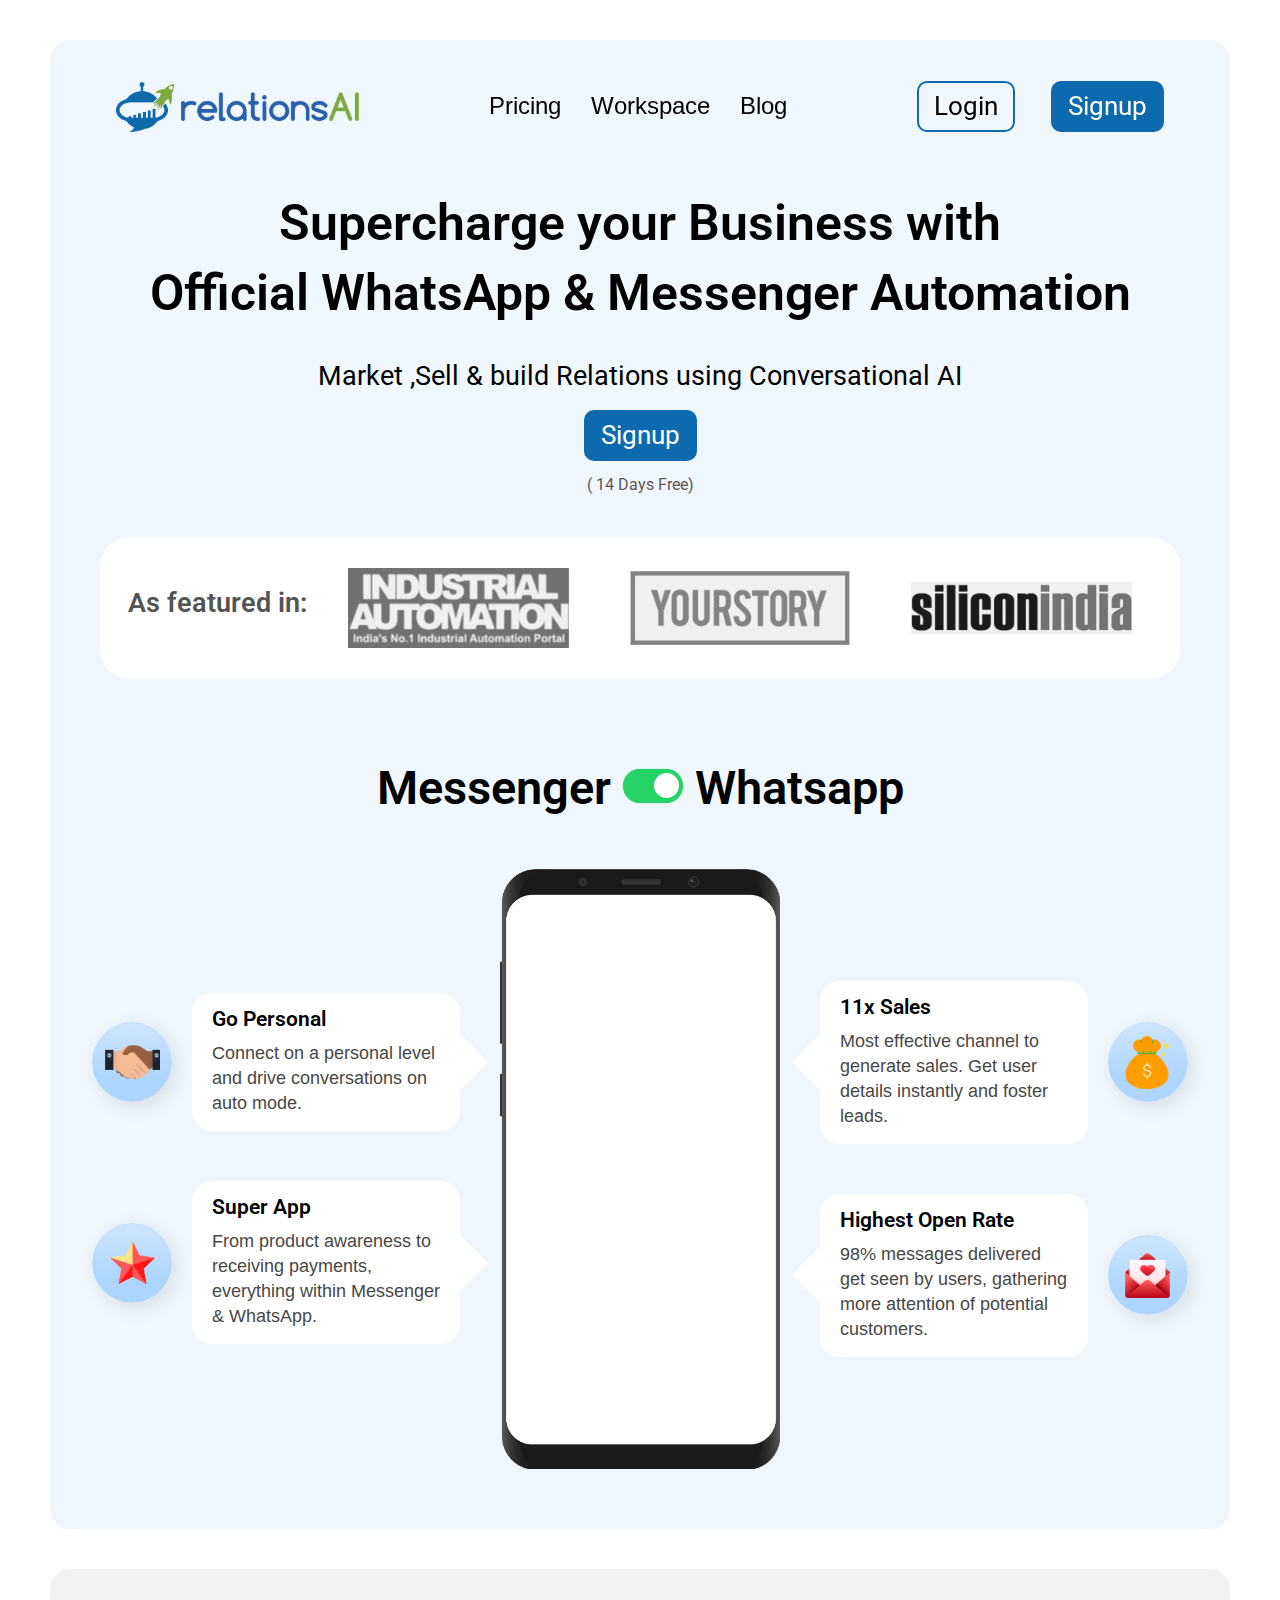
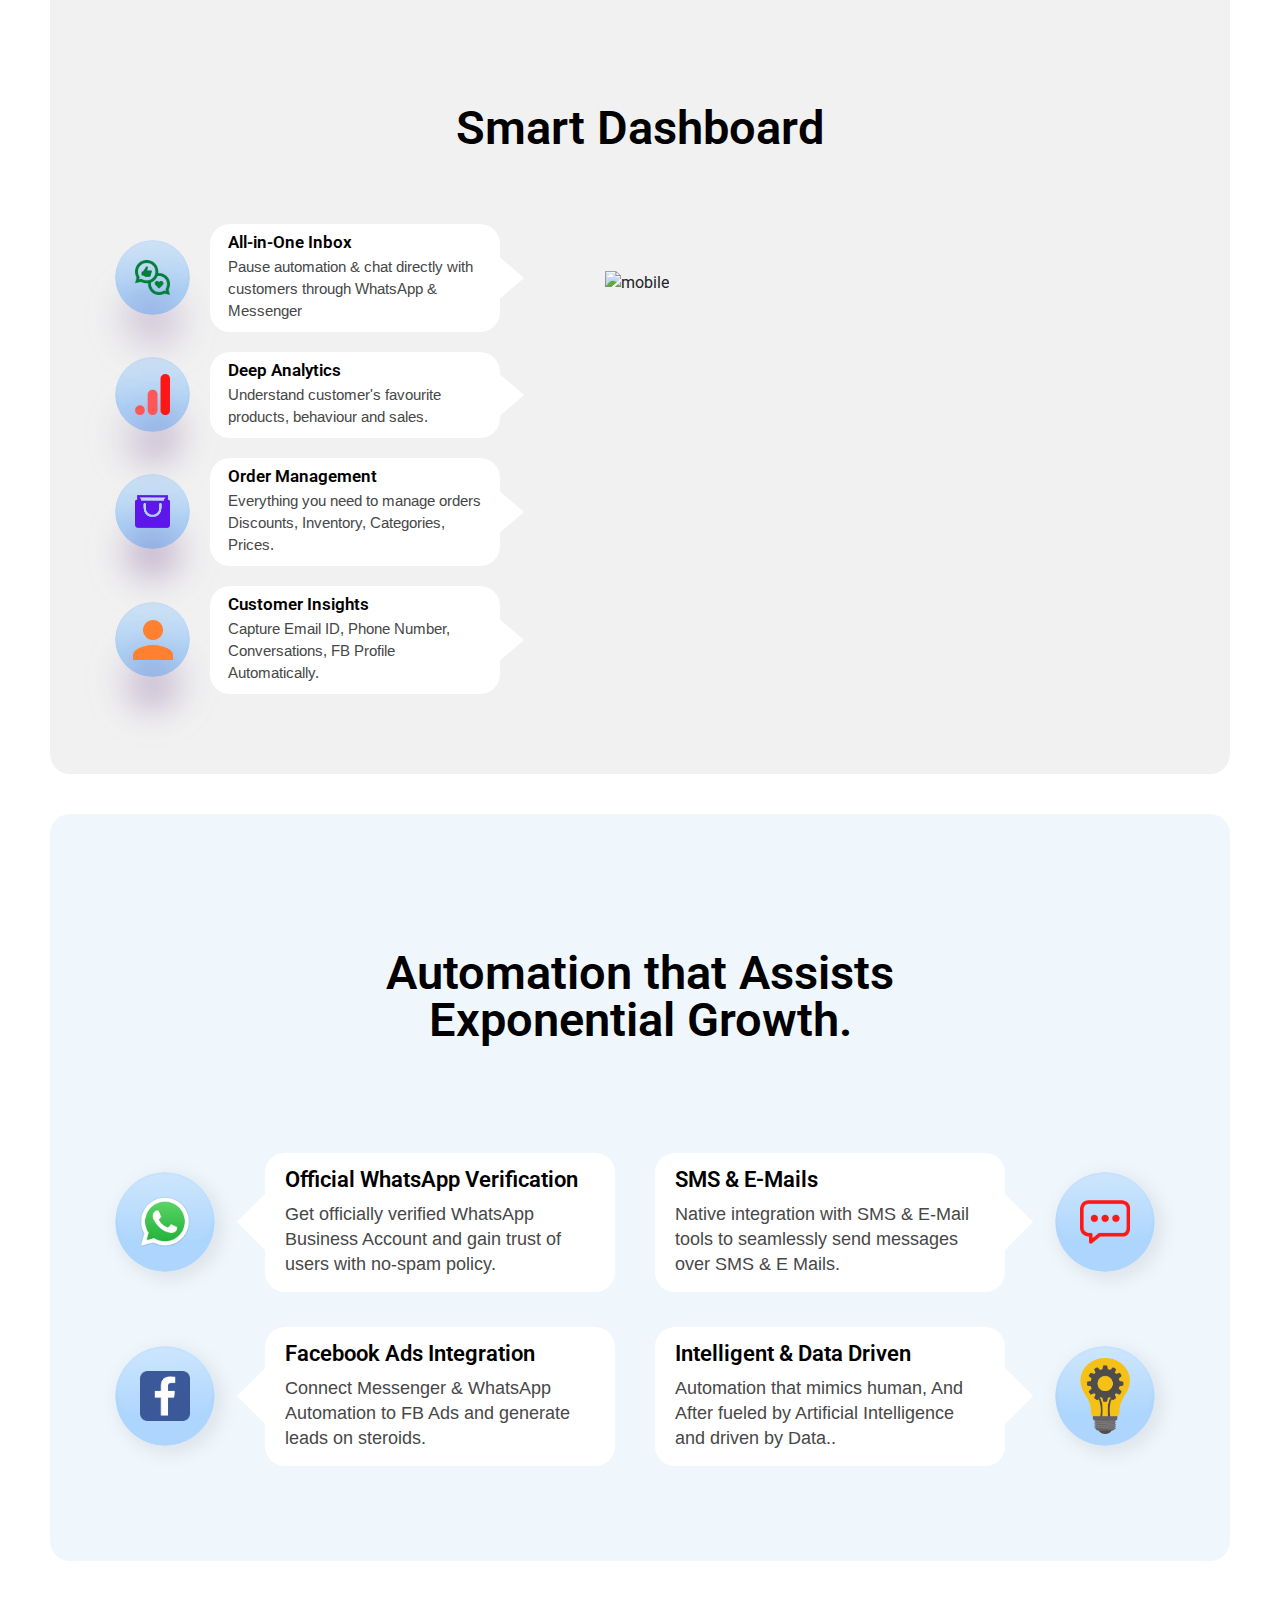
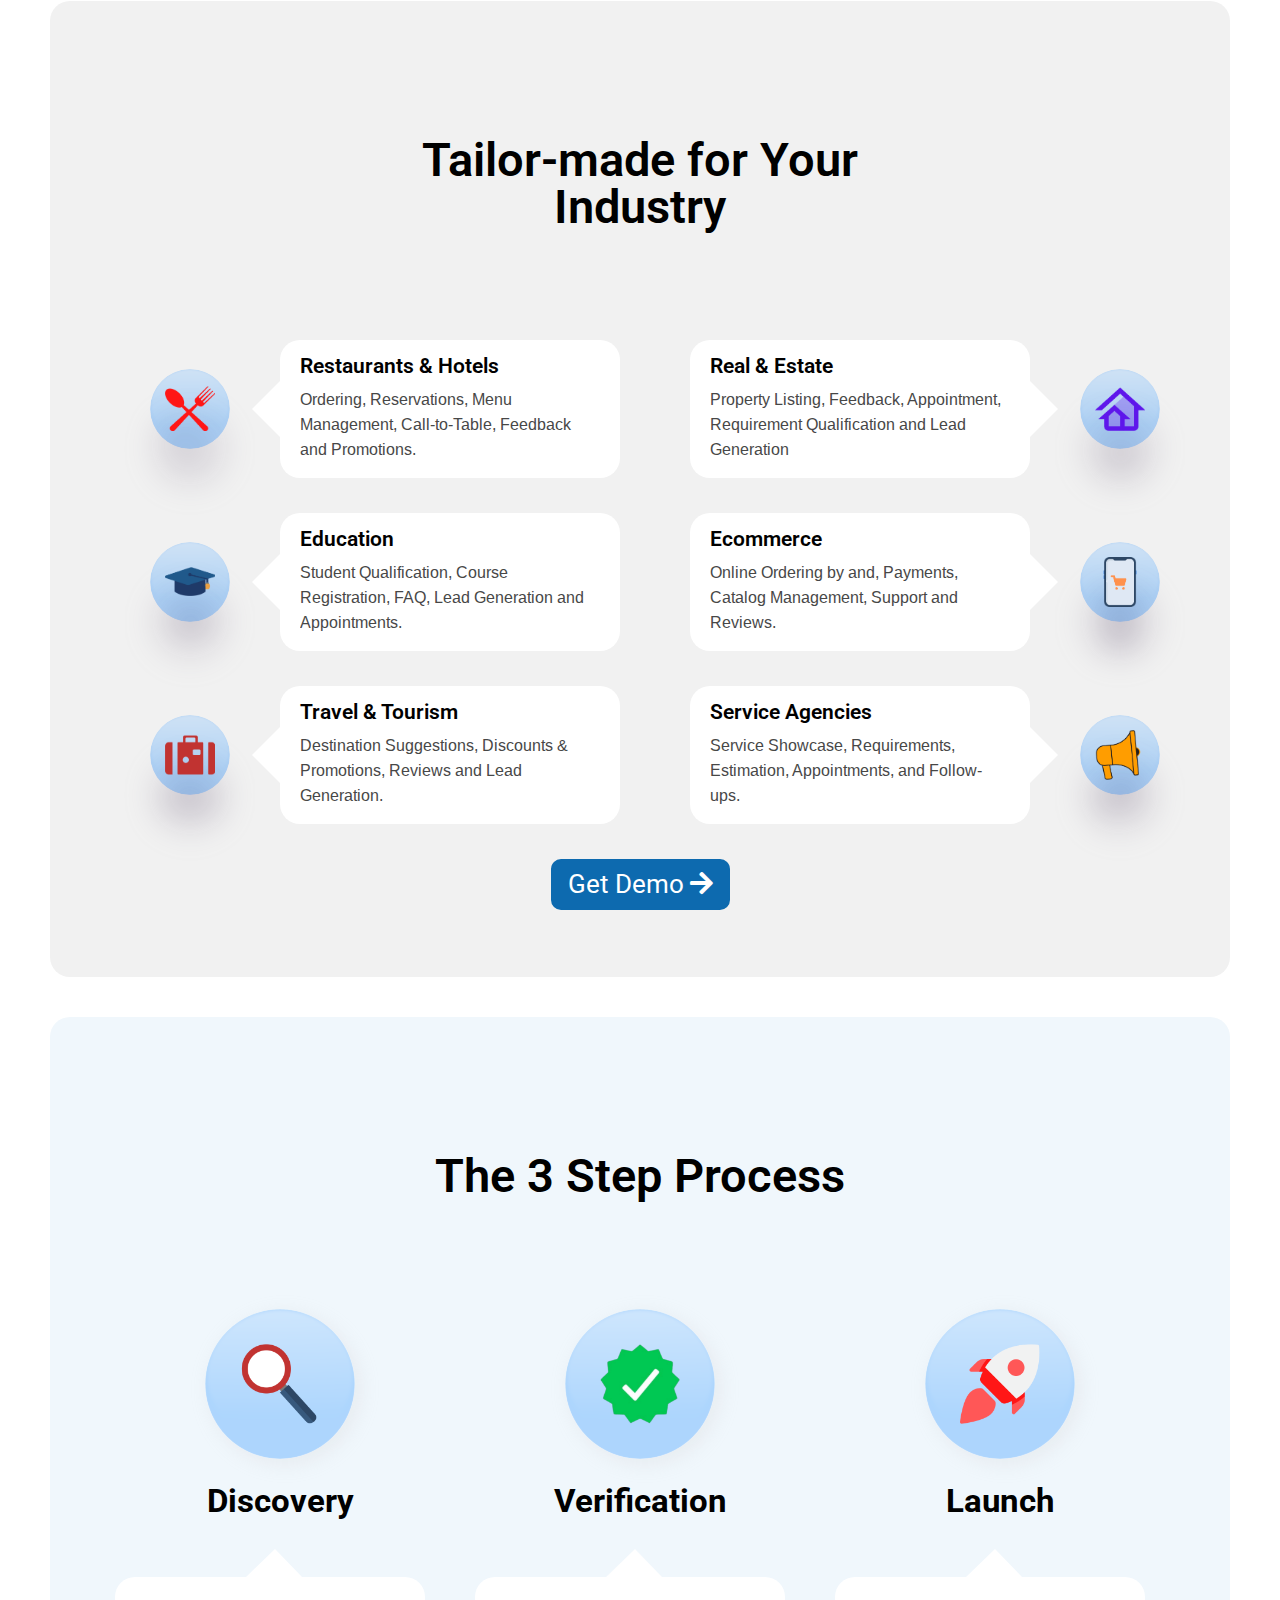
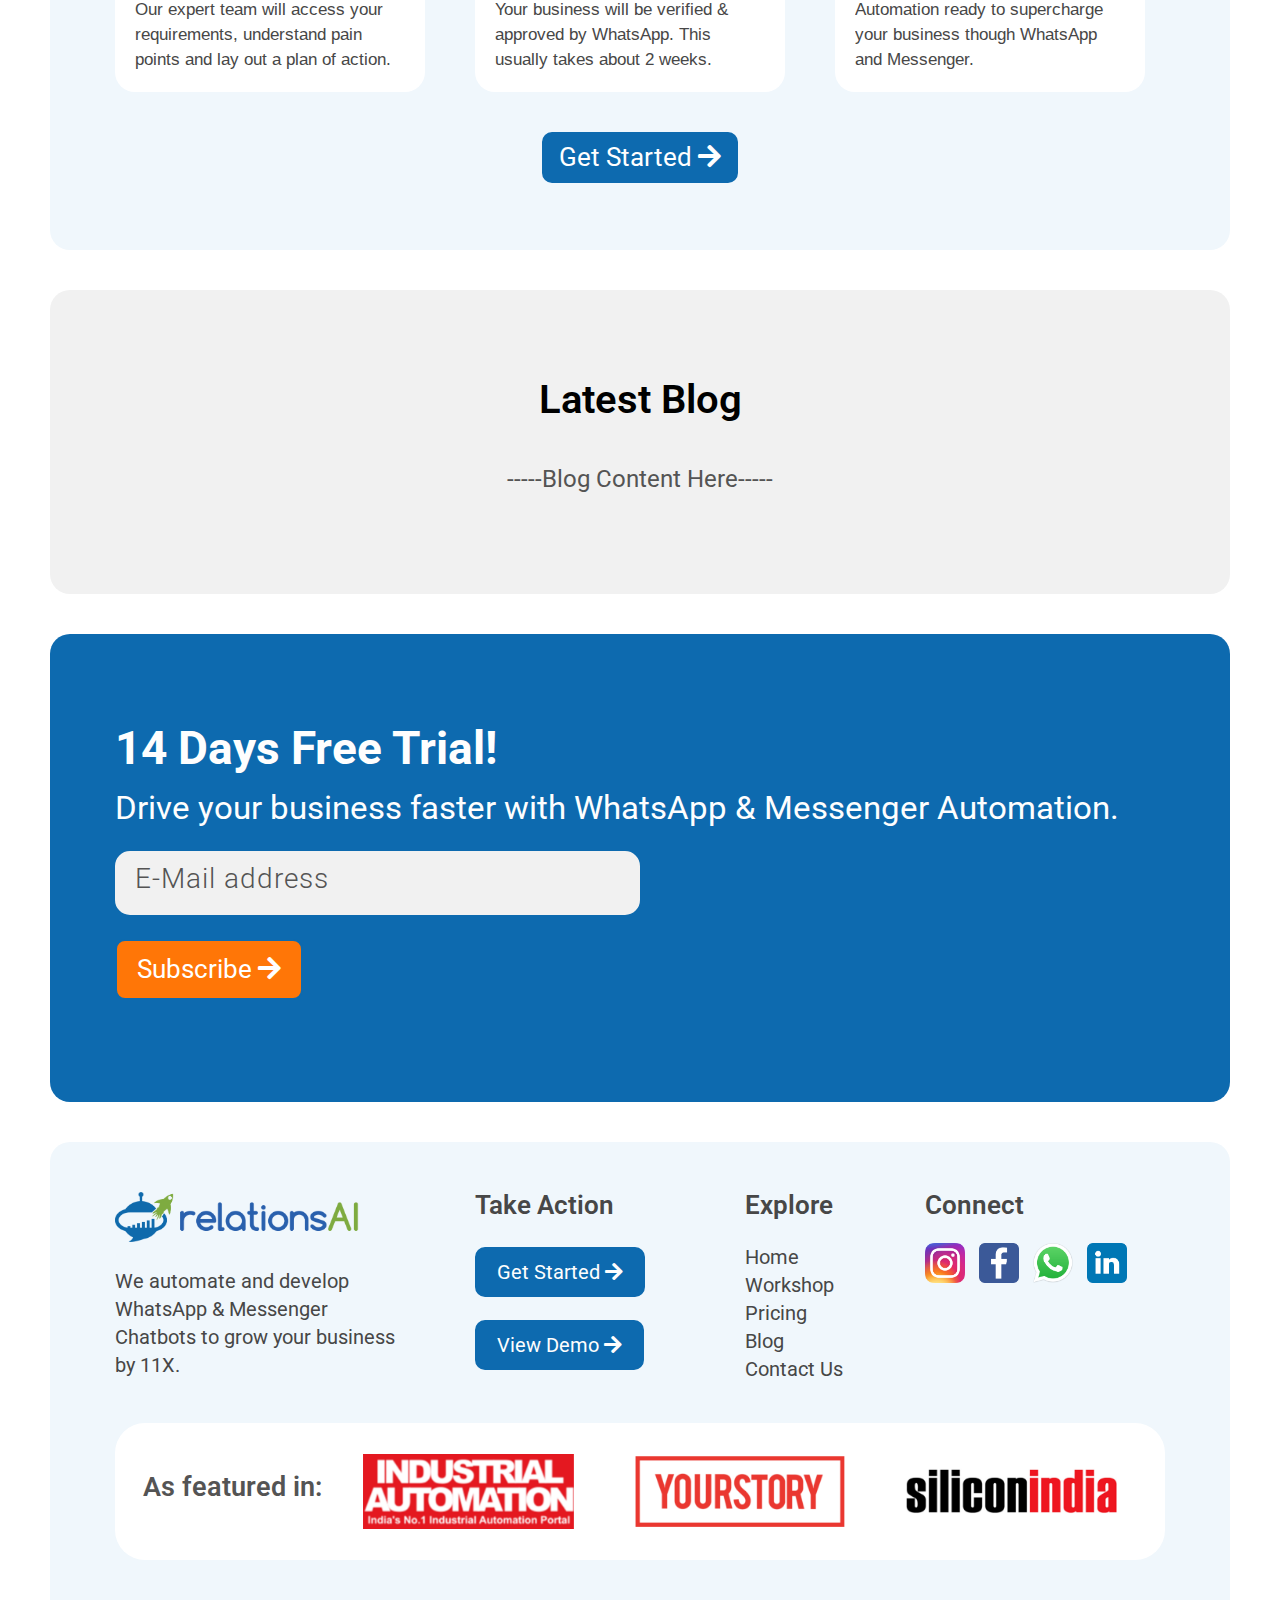
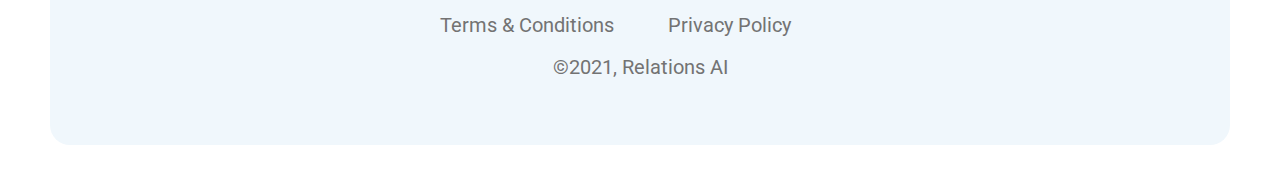
==== commit fe922bd4: "update structure" ====
--- a/index.html
+++ b/index.html
@@ -1,6 +1,6 @@
-<!Doctype html>
+
+<!doctype html>
 <html class="no-js" lang="en">
-
 <head>
     <meta charset="utf-8">
     <meta http-equiv="x-ua-compatible" content="ie=edge">
@@ -67,6 +67,10 @@
                         <li>
                             <a href="#">Blog</a>
                         </li>
+                        
+                        <a href="#" class="h-btn h-btn-svg text-white bg-blue mb-10 responsive-btn">Free Trial</a>
+                        <a href="#" class="h-btn h-btn-svg text-white bg-blue responsive-btn mt--3">Signup</a>
+                        
                     </ul>
 
                     <!--links end-->
@@ -78,12 +82,13 @@
                 </div>
             </nav>
 
-            <div class="menu-trigger js-menu-trigger ">
+            <div class="menu-trigger js-menu-trigger">
                 <span class="bar close-btn"></span>
                 <span class="bar close-btn"></span>
                 <span class="bar close-btn"></span>
             </div>
 
+           
             <!-- nav end-->
         </header>
 
@@ -138,20 +143,20 @@
 
         <div class="whatsapp-messenger-area">
             <div class="section-title text-center">
-                <h2> <span>Whatsapp</span>
+                <h2> <span> Messenger</span>
                     <label class="switch"> <input type="checkbox" checked="">
                         <span class="slider"></span>
                     </label>
-                    <span>Messenger</span>
+                    <span>Whatsapp</span>
                 </h2>
                 <!-- responsivce tab -->
                 <div class="w-m-tab">
                     <ul class="nav" id="myTab" role="tablist">
                         <li class="nav-item">
-                            <a class="nav-link active" id="home-tab" data-toggle="tab" href="#home"  aria-controls="home" aria-selected="true">Whatsapp</a>
+                            <a class="nav-link active" id="home-tab" data-toggle="tab" href="#home"  aria-controls="home" aria-selected="true">Messenger </a>
                         </li>
                         <li class="nav-item">
-                            <a class="nav-link" id="profile-tab" data-toggle="tab" href="#profile"  aria-controls="profile" aria-selected="false">Messenger</a>
+                            <a class="nav-link" id="profile-tab" data-toggle="tab" href="#profile"  aria-controls="profile" aria-selected="false">Whatsapp</a>
                         </li>
 
                     </ul>
@@ -225,7 +230,7 @@
 
 
             <!--card area-->
-            <div class="card-area mt-40">
+            <div class="card-area mt-20">
                 <div class="cards mt-70 whatsapp-c-d-n">
                     <div class="tweet-card mb-50">
                         <div class="tweet-thumb">
@@ -424,7 +429,7 @@
                     <!--mobile-->
 
                     <div class="wm-mobile mobile-2">
-                        <img src="assets/img/Elements/28.png" alt="mobile">
+                        <img src="assets/img/Elements/tablet.png" alt="mobile">
                         <!-- <video width="320" height="240" autoplay>>
                             <source src="assets/img/Messenger Video/Messenger_Super%20App_Webp.webp" type="img">
                         </video>-->
@@ -444,7 +449,7 @@
     <div class=" first-section automation-area bg-whatsapp pt-50">
         <div class="container">
             <div class="row">
-                <div class="col-xl-6 col-lg-8 offset-lg-2 offset-xl-3">
+                <div class="col-xl-6 col-lg-8 col-md-8 offset-md-2 offset-lg-2 offset-xl-3">
                     <div class="section-title">
                         <h1 class="mb-30 text-center"> Automation that Assists Exponential Growth.</h1>
                     </div>
@@ -541,7 +546,7 @@
     <div class="first-section tailor-area  bg-small-white pt-50">
         <div class="container">
             <div class="row">
-                <div class="col-xl-4 col-lg-8 col-md-8 offset-md-2 offset-lg-2 offset-xl-4">
+                <div class="col-xl-6 col-lg-8 col-md-8 offset-md-2 offset-lg-2 offset-xl-3">
                     <div class="section-title">
                         <h1 class="mb-30 text-center"> Tailor-made for Your Industry</h1>
                     </div>
@@ -766,14 +771,14 @@
     <div class="first-section process-area bg-whatsapp pt-50">
         <div class="container">
             <div class="row">
-                <div class=" col-xl-6 col-lg-8 col-md-10 offset-md-1 offset-lg-2 offset-xl-3">
+                <div class=" col-xl-6 col-lg-8 col-md-8 offset-md-2 offset-lg-2 offset-xl-3">
                     <div class="section-title">
-                        <h1 class="mb-50 text-center"> The 3 Step Process</h1>
-                    </div>
-                </div>
-            </div>
-
-            <div class="row">
+                        <h1 class="mb-30 text-center"> The 3 Step Process</h1>
+                    </div>
+                </div>
+            </div>
+
+            <div class="row mt-50">
 
                 <div class="col-xl-4 col-lg-12">
                     <div class="cards">
--- a/css/style.css
+++ b/css/style.css
@@ -54,24 +54,7 @@
     font-weight: normal;
 }
 
-a,
-.btn,
-button,
-span,
-p,
-input,
-select,
-textarea,
-li,
-imm,
-*::after,
-*::before,
-.transition-3,
-h1,
-h2,
-h3,
-h4,
-h5,
+a,.btn,button,span,p,input,select,textarea,li,imm,*::after,*::before,.transition-3,h1,h2,h3,h4,h5,
 h6 {
     -webkit-transition: all 0.3s ease-out 0s;
     transition: all 0.3s ease-out 0s;
@@ -275,7 +258,9 @@
 .mb-20 {
     margin-bottom: 20px !important;
 }
-
+.mt-20{
+    margin-top: 20px
+}
 
 .mb-25 {
     margin-bottom: 25px !important;
@@ -292,7 +277,9 @@
 .mt-55 {
     margin-top: 55px;
 }
-
+.mt--3{
+    margin-top: -3px!important;
+}
 .mb-30 {
     margin-bottom: 30px !important;
 }
@@ -668,7 +655,9 @@
     color: #0d6aaf;
 }
 
-
+.responsive-btn {
+    display: none!important;
+}
 
 /*responsive menu start*/
 
@@ -728,32 +717,32 @@
         display: block;
     }
 
-    .links {
-        position: fixed;
-        top: 0;
-        bottom: 0;
-        left: 0;
-        width: 100%;
-        background: #000;
-        max-width: 300px;
-        z-index: 1000;
-        -webkit-transform: translate3d(-100%, 0, 0);
-        transform: translate3d(-100%, 0, 0);
-        -webkit-transition: all .5s ease;
-        transition: all .5s ease;
-        display: block;
-    }
-
-    .links li {
-        display: block;
-        margin-top: 17px;
-        padding: 0;
-        padding-bottom: 5px;
-        border-bottom: 1px solid rgba(255, 255, 255, 0.30);
-    }
+.links {
+	position: fixed;
+	top: 0;
+	bottom: 0;
+	left: 0;
+	width: 100%;
+	background: #f0f7fc;
+	max-width: 300px;
+	z-index: 1000;
+	-webkit-transform: translate3d(-100%, 0, 0);
+	transform: translate3d(-100%, 0, 0);
+	-webkit-transition: all .5s ease;
+	transition: all .5s ease;
+	display: block;
+}
+
+ .links li {
+	display: block;
+	margin-top: 17px;
+	padding: 0;
+	padding-bottom: 5px;
+	border-bottom: 1px solid rgba(0,0,0,0.4);
+}
 
     .links li a {
-        color: #fff;
+        color: #000;
     }
 
     .links li a:hover {
@@ -821,6 +810,20 @@
         z-index: 300;
         cursor: pointer;
     }
+    
+    
+    .links .responsive-btn {
+	margin-top: 20px;
+	margin-bottom: 20px;
+	display: block !important;
+	 float: left;
+	padding: 5px 14px;
+	margin-left: 0px;
+	margin-right: 106px;
+}
+    
+   
+    
 }
 
 
@@ -983,11 +986,11 @@
 }
 
 .section-title .switch {
-    position: relative;
-    display: inline-block;
-    width: 60px;
-    height: 34px;
-    top: 7px;
+	position: relative;
+	display: inline-block;
+	width: 60px;
+	height: 34px;
+	top: 5px;
 }
 
 .slider {
@@ -1079,7 +1082,7 @@
 }
 
 .tweet-thumb {
-    background: url("assets/img/Elements/4.png");
+    background: url("../assets/img/Elements/4.png");
     height: 80px;
     width: 80px;
     background-size: cover;
@@ -1100,8 +1103,10 @@
 }
 
 .whatsapp-messenger-area .tweet-thumb {
-    -webkit-filter: drop-shadow(0px 40px 15px rgba(113, 105, 119, 0.3));
-    filter: drop-shadow(0px 40px 15px rgba(113, 105, 119, 0.3));
+    /* -webkit-filter: drop-shadow(0px 40px 15px rgba(113, 105, 119, 0.3)); */
+    /* filter: drop-shadow(0px 40px 15px rgba(113, 105, 119, 0.3)); */
+    -webkit-box-shadow: 5px 5px 20px rgba(0,0,0,0.1);
+    box-shadow: 5px 5px 20px rgba(0,0,0,0.1);
 
 }
 
@@ -1113,12 +1118,14 @@
 .automation-area .tweet-thumb {
   /*  -webkit-filter: drop-shadow(0px 40px 15px rgba(21, 4, 1, 0.3));
     filter: drop-shadow(0px 40px 15px rgba(21, 4, 1, 0.2));*/
+	-webkit-box-shadow: 5px 5px 20px rgba(23, 20, 20, 0.1)!important;
 	box-shadow: 5px 5px 20px rgba(23, 20, 20, 0.1)!important;
 }
 
 .process-area .tweet-thumb {
-    -webkit-filter: drop-shadow(0px 40px 15px rgba(94, 97, 99, 0.3));
-    filter: drop-shadow(0px 40px 15px rgba(94, 97, 99, 0.3));
+	/* -webkit-filter: drop-shadow(0px 40px 15px rgba(94, 97, 99, 0.3)); */
+	/* filter: drop-shadow(0px 40px 15px rgba(94, 97, 99, 0.3)); */
+	box-shadow: 5px 5px 20px rgba(197, 188, 188, 0.2);
 }
 
 .tailor-area .tweet-thumb {
@@ -1205,6 +1212,9 @@
 /*  0. DASHBOARD CSS START
 /*===================================================================================*/
 
+.first-section.dashboard-area {
+	padding-bottom: ;
+}
 
 .first-section.dashboard-area .wm-mobile {
     padding: 20px 40px;
@@ -1225,10 +1235,8 @@
 }
 
 .dashboard-area .cards {
-    margin-top: 65px;
-}
-
-
+    margin-top: 61px;
+}
 
 
 
--- a/css/style.css
+++ b/css/style.css
@@ -54,24 +54,7 @@
     font-weight: normal;
 }
 
-a,
-.btn,
-button,
-span,
-p,
-input,
-select,
-textarea,
-li,
-imm,
-*::after,
-*::before,
-.transition-3,
-h1,
-h2,
-h3,
-h4,
-h5,
+a,.btn,button,span,p,input,select,textarea,li,imm,*::after,*::before,.transition-3,h1,h2,h3,h4,h5,
 h6 {
     -webkit-transition: all 0.3s ease-out 0s;
     transition: all 0.3s ease-out 0s;
@@ -275,7 +258,9 @@
 .mb-20 {
     margin-bottom: 20px !important;
 }
-
+.mt-20{
+    margin-top: 20px
+}
 
 .mb-25 {
     margin-bottom: 25px !important;
@@ -292,7 +277,9 @@
 .mt-55 {
     margin-top: 55px;
 }
-
+.mt--3{
+    margin-top: -3px!important;
+}
 .mb-30 {
     margin-bottom: 30px !important;
 }
@@ -668,7 +655,9 @@
     color: #0d6aaf;
 }
 
-
+.responsive-btn {
+    display: none!important;
+}
 
 /*responsive menu start*/
 
@@ -728,32 +717,32 @@
         display: block;
     }
 
-    .links {
-        position: fixed;
-        top: 0;
-        bottom: 0;
-        left: 0;
-        width: 100%;
-        background: #000;
-        max-width: 300px;
-        z-index: 1000;
-        -webkit-transform: translate3d(-100%, 0, 0);
-        transform: translate3d(-100%, 0, 0);
-        -webkit-transition: all .5s ease;
-        transition: all .5s ease;
-        display: block;
-    }
-
-    .links li {
-        display: block;
-        margin-top: 17px;
-        padding: 0;
-        padding-bottom: 5px;
-        border-bottom: 1px solid rgba(255, 255, 255, 0.30);
-    }
+.links {
+	position: fixed;
+	top: 0;
+	bottom: 0;
+	left: 0;
+	width: 100%;
+	background: #f0f7fc;
+	max-width: 300px;
+	z-index: 1000;
+	-webkit-transform: translate3d(-100%, 0, 0);
+	transform: translate3d(-100%, 0, 0);
+	-webkit-transition: all .5s ease;
+	transition: all .5s ease;
+	display: block;
+}
+
+ .links li {
+	display: block;
+	margin-top: 17px;
+	padding: 0;
+	padding-bottom: 5px;
+	border-bottom: 1px solid rgba(0,0,0,0.4);
+}
 
     .links li a {
-        color: #fff;
+        color: #000;
     }
 
     .links li a:hover {
@@ -821,6 +810,20 @@
         z-index: 300;
         cursor: pointer;
     }
+    
+    
+    .links .responsive-btn {
+	margin-top: 20px;
+	margin-bottom: 20px;
+	display: block !important;
+	 float: left;
+	padding: 5px 14px;
+	margin-left: 0px;
+	margin-right: 106px;
+}
+    
+   
+    
 }
 
 
@@ -983,11 +986,11 @@
 }
 
 .section-title .switch {
-    position: relative;
-    display: inline-block;
-    width: 60px;
-    height: 34px;
-    top: 7px;
+	position: relative;
+	display: inline-block;
+	width: 60px;
+	height: 34px;
+	top: 5px;
 }
 
 .slider {
@@ -1079,7 +1082,7 @@
 }
 
 .tweet-thumb {
-    background: url("assets/img/Elements/4.png");
+    background: url("../assets/img/Elements/4.png");
     height: 80px;
     width: 80px;
     background-size: cover;
@@ -1100,8 +1103,10 @@
 }
 
 .whatsapp-messenger-area .tweet-thumb {
-    -webkit-filter: drop-shadow(0px 40px 15px rgba(113, 105, 119, 0.3));
-    filter: drop-shadow(0px 40px 15px rgba(113, 105, 119, 0.3));
+    /* -webkit-filter: drop-shadow(0px 40px 15px rgba(113, 105, 119, 0.3)); */
+    /* filter: drop-shadow(0px 40px 15px rgba(113, 105, 119, 0.3)); */
+    -webkit-box-shadow: 5px 5px 20px rgba(0,0,0,0.1);
+    box-shadow: 5px 5px 20px rgba(0,0,0,0.1);
 
 }
 
@@ -1113,12 +1118,14 @@
 .automation-area .tweet-thumb {
   /*  -webkit-filter: drop-shadow(0px 40px 15px rgba(21, 4, 1, 0.3));
     filter: drop-shadow(0px 40px 15px rgba(21, 4, 1, 0.2));*/
+	-webkit-box-shadow: 5px 5px 20px rgba(23, 20, 20, 0.1)!important;
 	box-shadow: 5px 5px 20px rgba(23, 20, 20, 0.1)!important;
 }
 
 .process-area .tweet-thumb {
-    -webkit-filter: drop-shadow(0px 40px 15px rgba(94, 97, 99, 0.3));
-    filter: drop-shadow(0px 40px 15px rgba(94, 97, 99, 0.3));
+	/* -webkit-filter: drop-shadow(0px 40px 15px rgba(94, 97, 99, 0.3)); */
+	/* filter: drop-shadow(0px 40px 15px rgba(94, 97, 99, 0.3)); */
+	box-shadow: 5px 5px 20px rgba(197, 188, 188, 0.2);
 }
 
 .tailor-area .tweet-thumb {
@@ -1205,6 +1212,9 @@
 /*  0. DASHBOARD CSS START
 /*===================================================================================*/
 
+.first-section.dashboard-area {
+	padding-bottom: ;
+}
 
 .first-section.dashboard-area .wm-mobile {
     padding: 20px 40px;
@@ -1225,10 +1235,8 @@
 }
 
 .dashboard-area .cards {
-    margin-top: 65px;
-}
-
-
+    margin-top: 61px;
+}
 
 
 
--- a/css/responsive.css
+++ b/css/responsive.css
@@ -8,8 +8,14 @@
 
 /* laptop devices 1200 - 1600 */
 @media only screen and (min-width: 1200px) and (max-width: 1500px) {
-
-
+    
+.dashboard-area .cards {
+    margin-top: -27px;
+}
+  .dashboard-area  .section-title {
+    margin-bottom: 70px;
+}  
+    
     .dashboard-area .wm-mobile.mobile-2 img {
         width: 547px;
         height: 100%;
@@ -19,9 +25,9 @@
         width: 290px;
     }
 
-    .dashboard-area .cards {
+    /*.dashboard-area .cards {
         margin-top: -27px;
-    }
+    }*/
 
     /* common area start */
     /* .cards .tweet-card .f-card {
@@ -62,10 +68,10 @@
         width: 280px !important;
     }
 
-    .dashboard-area .cards {
+  /*  .dashboard-area .cards {
         margin-top: 0px;
     }
-
+*/
     /* automation area */
     .automation-area .f-card h3 {
         font-size: 22px;
@@ -538,16 +544,23 @@
         display: none;
     }
 
-    .first-section .slider-area h1 {
-        font-size: 31px;
-        line-height: 52px;
-    }
-
+ .first-section .slider-area h1 {
+	font-size: 32px;
+	line-height: 45px;
+}
+
+   .first-section .slider-area h1 {
+    font-size: 31px;
+    line-height: 52px;
+}  
     .slider-area p {
-        font-size: 25px;
-        line-height: 1.4;
-    }
-
+	font-size: 23px;
+	line-height: 32px;
+}
+.wm-mobile img {
+	width: 100%;
+	height: 100%;
+}
     /*brand*/
     .brand-area {
         position: relative;
@@ -575,6 +588,7 @@
         font-size: 23px;
     }
 
+ 
     /*process area*/
 
     .footer-widget {
@@ -779,13 +793,22 @@
 }
 
 
+
+
+
+
 /* Small devices 0 - 575 */
 @media (max-width: 575px) {
 
     .section-title h2 {
         display: none;
     }
-
+    
+ .first-section .slider-area h1 {
+	font-size: 31px;
+	line-height: 45px;
+}
+    
     #myTab {
         padding: 15px 15px 15px 20px;
     }
@@ -943,10 +966,10 @@
         height: 491px;
     }
 
-    .section-title {
-        margin-top: 50px;
-        text-align: center;
-    }
+  .section-title {
+	margin-top: 0px;
+	text-align: center;
+}
 
     .section-title h1 {
         font-size: 30px;
@@ -1019,15 +1042,14 @@
         margin-bottom: 50px;
     }
 
-    .tailor-carousel .owl-prev {
-        top: 40%;
-        left: 5px;
-    }
-
-    .tailor-carousel .owl-next {
-        right: 5px;
-        top: 39% !important;
-    }
+ .tailor-carousel .owl-prev {
+	top: 42%;
+	left: 5px;
+}
+   .tailor-carousel .owl-next {
+	right: 5px;
+	top: 42% !important;
+}
 
     .tailor-area .owl-prev i {
         font-size: 55px;
@@ -1134,10 +1156,10 @@
         margin-bottom: 50px;
     }
 
-    .dashboard-area .responsive-card::after {
-        top: 184px !important;
-        right: 39%;
-    }
+   .dashboard-area .responsive-card::after {
+    top: 99px !important;
+    right: 40%;
+}
 
     .sticky .navbar-menu {
         margin-left: -68px;
@@ -1216,9 +1238,39 @@
         padding: 15px 12px;
     }
 
-    .dashboard-area .wm-mobile.mobile-2 img {
-        height: 350px !important;
-    }
+   .first-section.bg-small-blue.subscribe-area.pt-50 {
+    padding-top: 0px!important;
+}
+    
+.first-section.blog-area.bg-small-white.pt-50 {
+    padding-top: 0px!important;
+}
+    
+    
+    
+
+.first-section.tailor-area.bg-small-white.pt-50 .row.mt-50 {
+	margin-top: 0px;
+}
+.first-section.process-area.bg-whatsapp.pt-50 .row.mt-50 {
+	margin-top: 0px;
+}   
+    
+ .first-section.automation-area.bg-whatsapp.pt-50 .row.mt-50 {
+	margin-top: 0px;
+}   
+    
+    
+    
+    
+    
+    
+    
+    
+    
+    
+    
+    
 }
 
 
@@ -1284,11 +1336,14 @@
     }
 
 
-    .tweet-card.responsive-tailor {
+   /* .tweet-card.responsive-tailor {
         margin: 0 18px;
         margin-bottom: 18px !important;
-    }
-
+    }*/
+.tweet-card.responsive-tailor {
+	margin: 0 18px;
+	margin-bottom: 29px !important;
+} 
     .first-section.tailor-area.bg-small-white.pt-50 .tweet-thumb {
         width: 75px;
         height: 75px;
@@ -1305,17 +1360,47 @@
     }
 
     .tailor-carousel .owl-prev {
-        top: 43%;
-        left: -17px;
-    }
-
-    .tailor-carousel .owl-next {
-        right: -17px;
-        top: 43% !important;
-    }
-
-    .dashboard-area .wm-mobile.mobile-2 img {
+	top: 302px;
+	left: -17px;
+}
+
+   .tailor-carousel .owl-next {
+	right: -17px;
+	top: 302px !important;
+}
+
+  /*  .dashboard-area .wm-mobile.mobile-2 img {
         height: 300px !important;
-    }
-
-}
+    }*/
+
+    
+    
+.tweet-card .f-card.arrow-left::after {
+	left: 37%;
+	top: -56px;
+	-webkit-transform: rotate(89deg);
+	transform: rotate(89deg);
+}
+
+.cards .tweet-card .f-card {
+	margin: 0 auto;
+	margin-top: 60px;
+}
+
+
+.automation-area .tweet-thumb {
+	margin-top: 0px !important;
+}
+.f-card.arrow-left.width-350 {
+	width: 250px !important;
+}
+
+.f-card h3 {
+	font-size: 18px;
+	line-height: 25px;
+}
+.first-section.tailor-area.bg-small-white.pt-50 .row.mt-50 {
+	margin-top: -57px;
+}
+    
+}
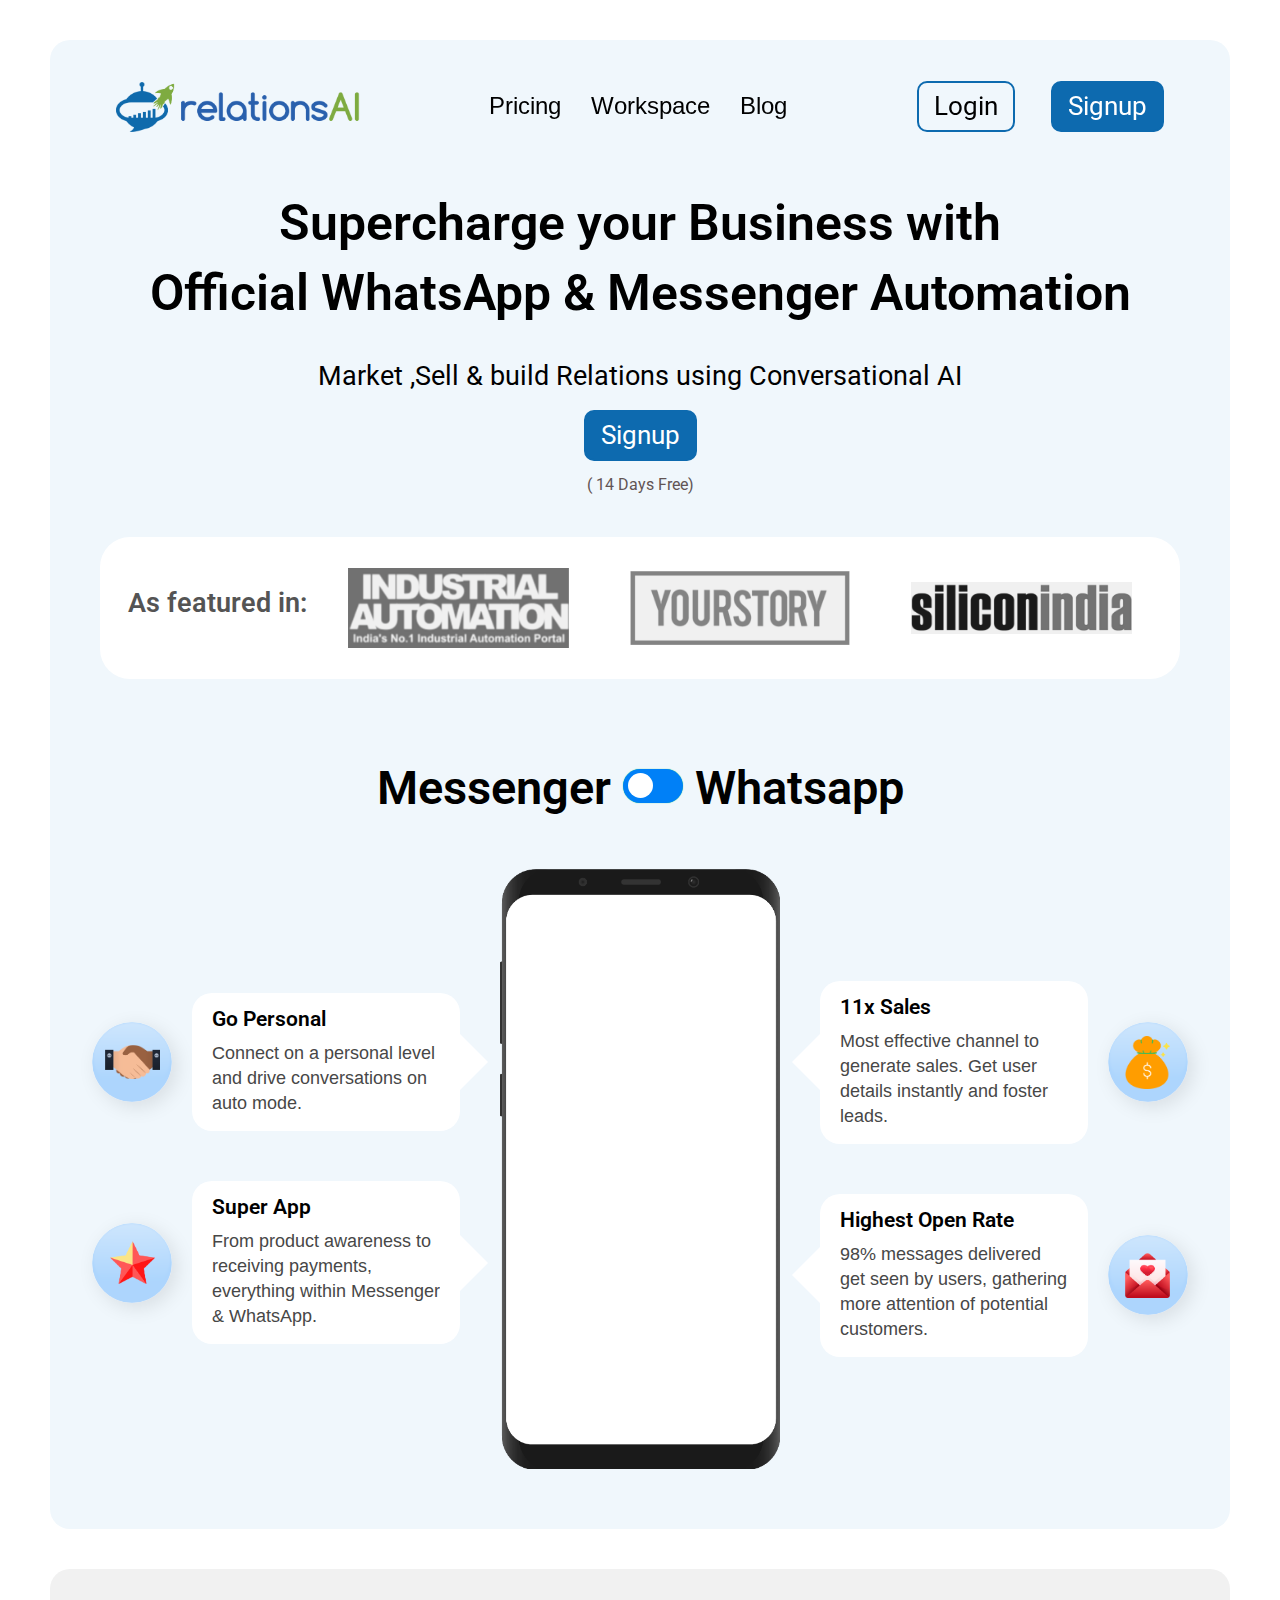
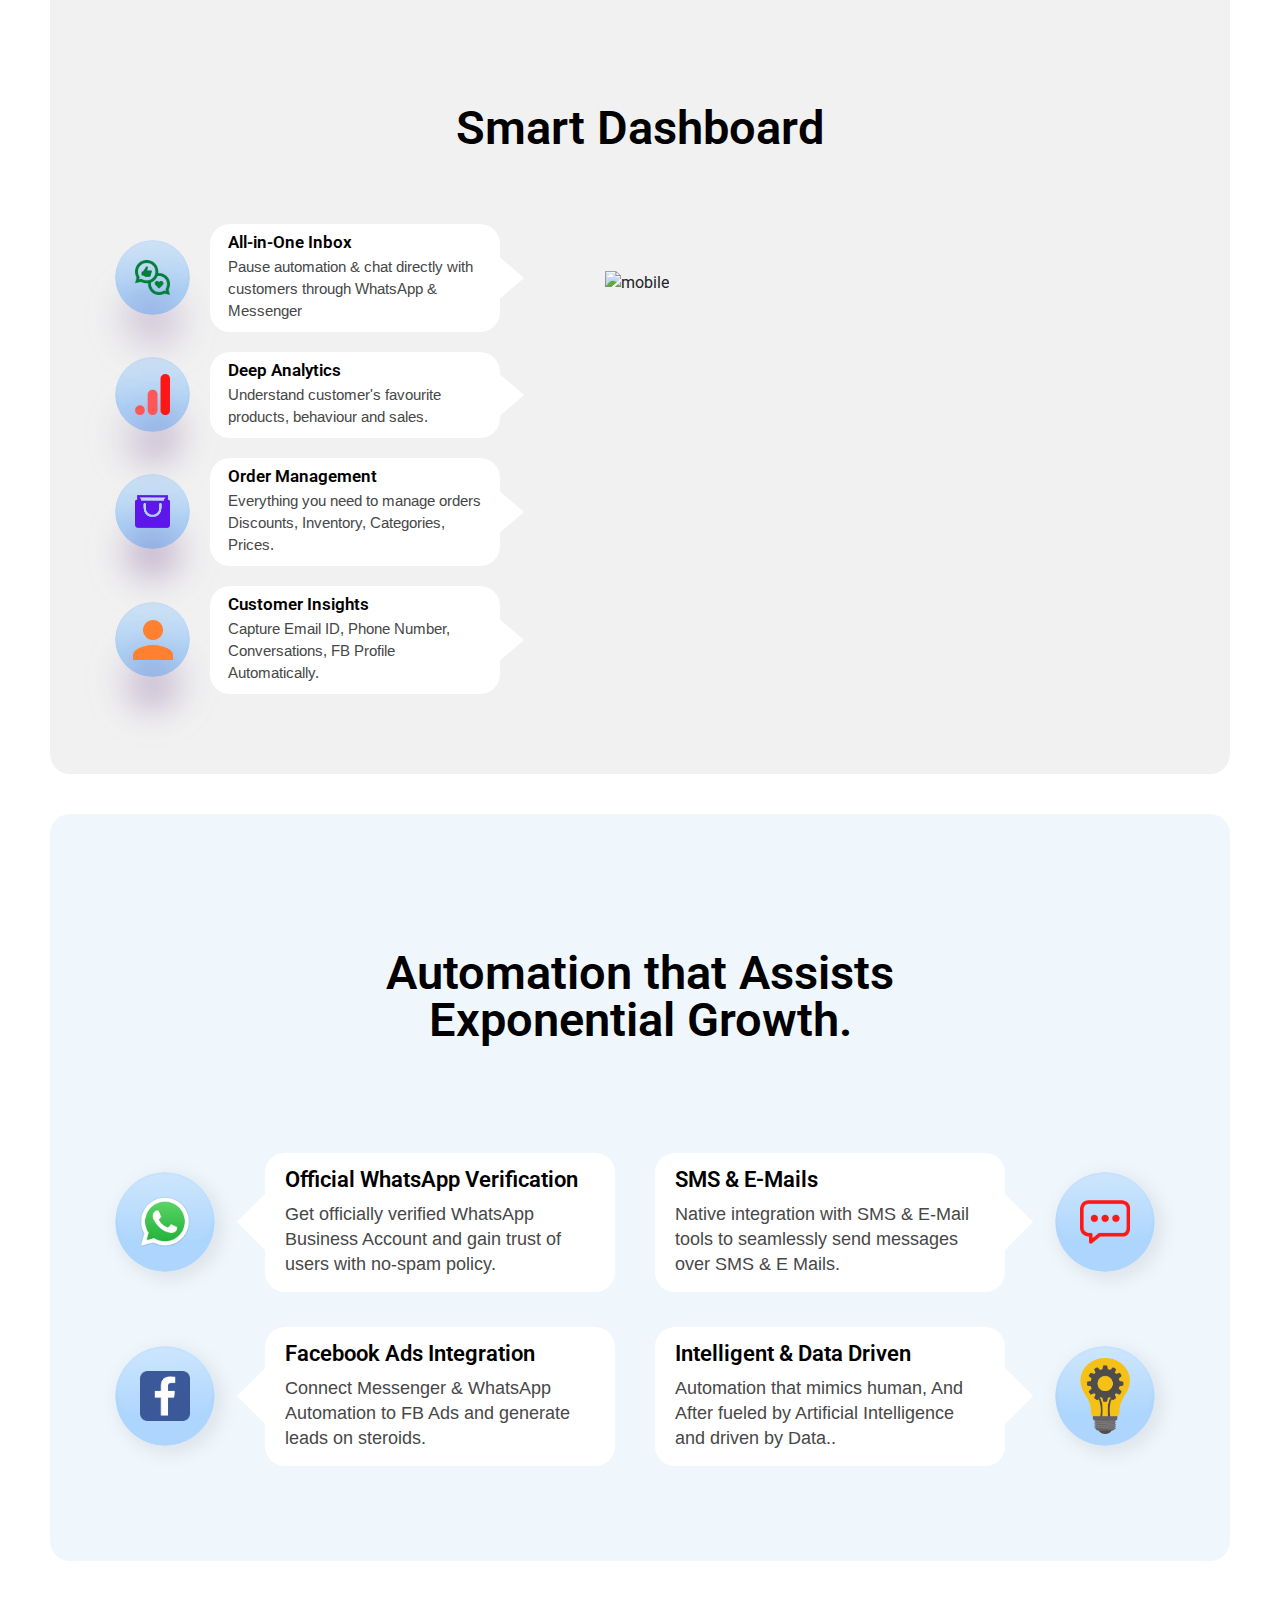
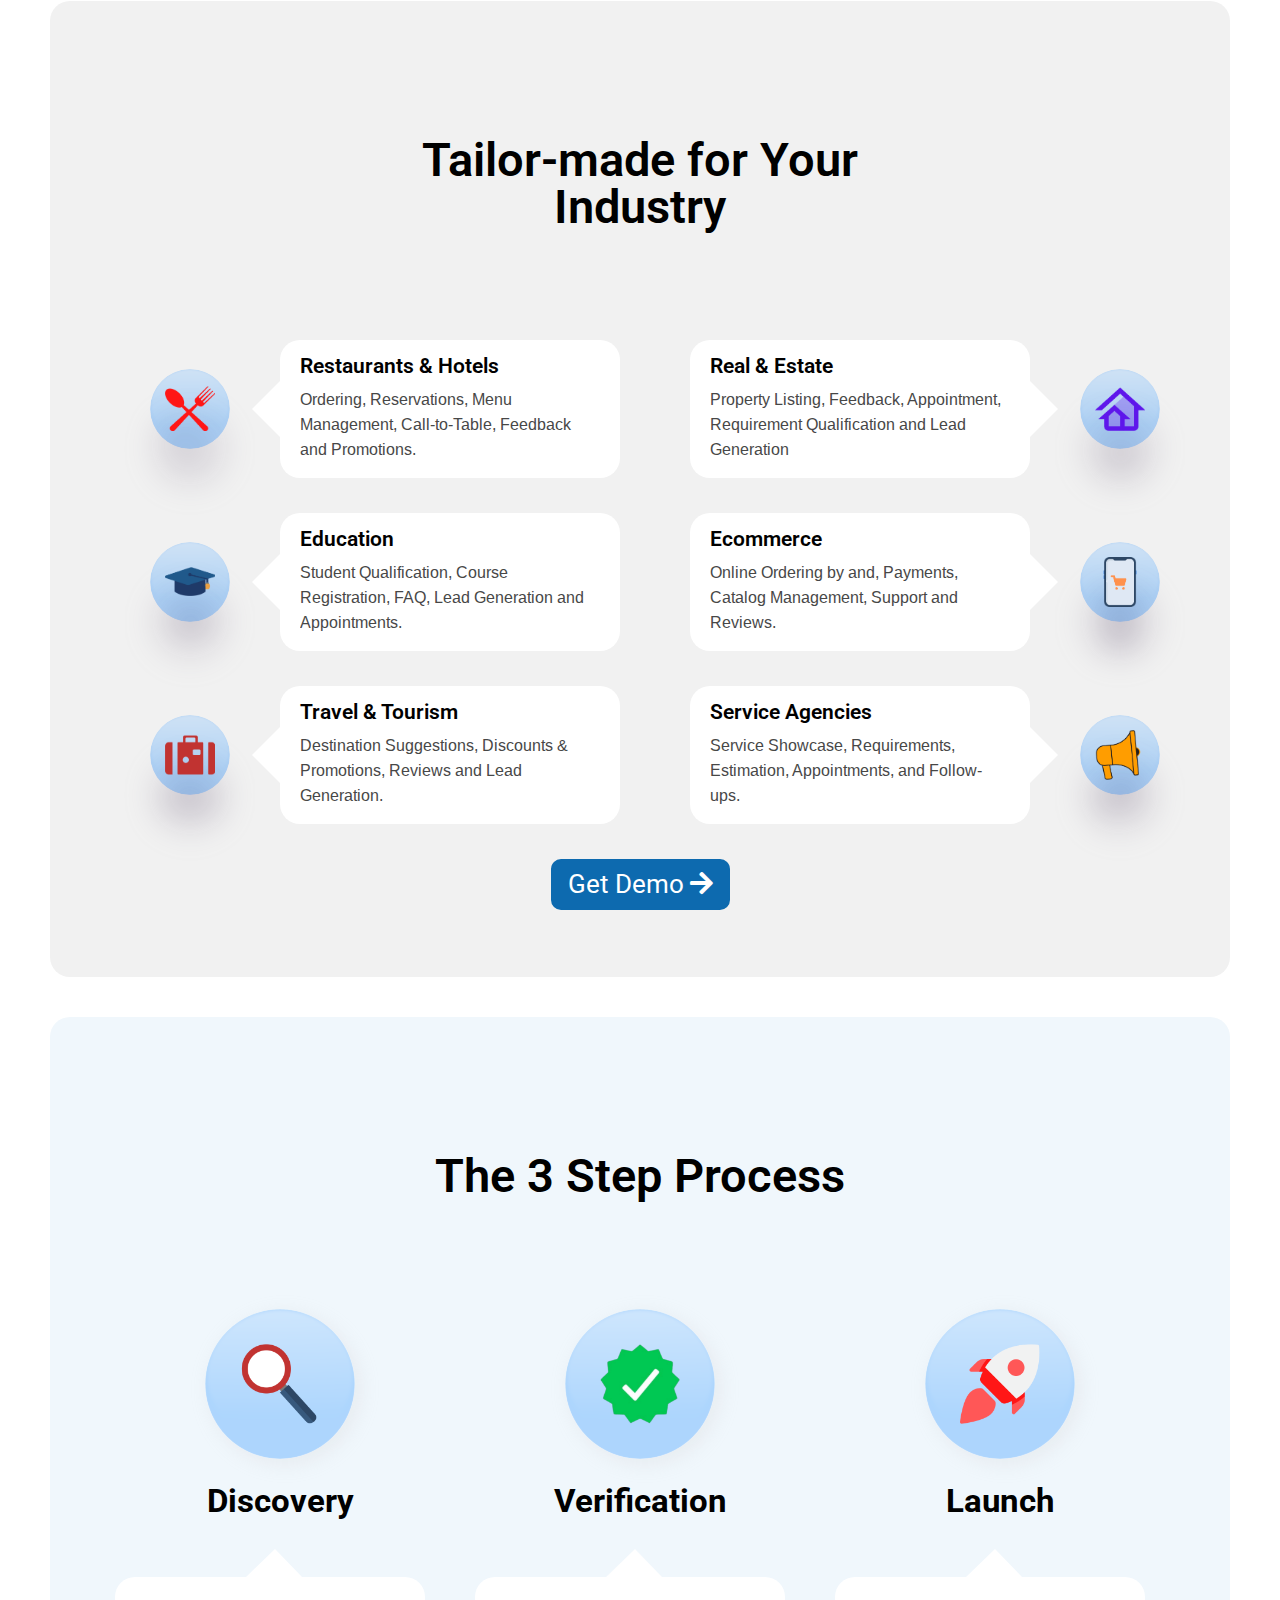
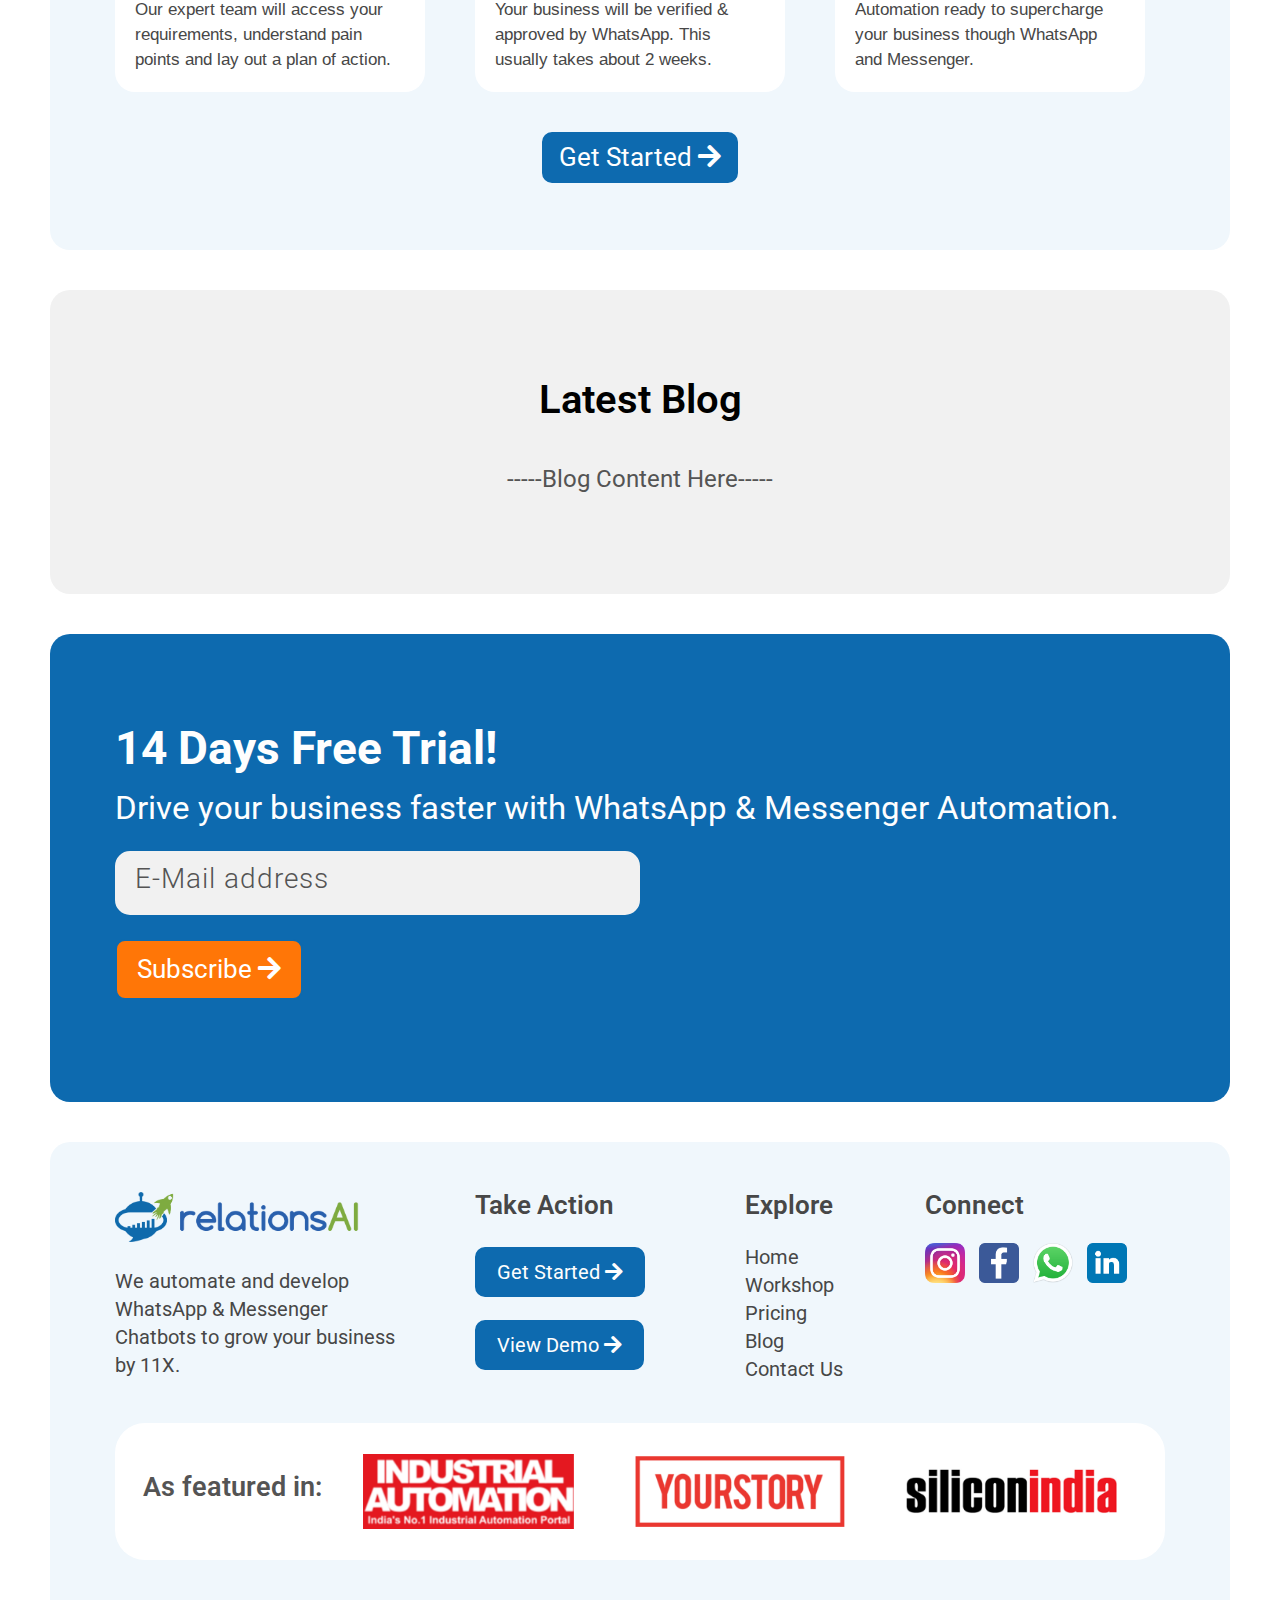
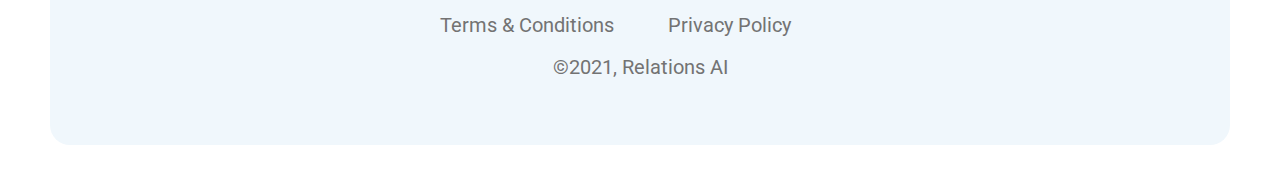
==== commit b1887a83: "updated structure" ====
--- a/index.html
+++ b/index.html
@@ -156,22 +156,20 @@
                             <a class="nav-link active" id="home-tab" data-toggle="tab" href="#home"  aria-controls="home" aria-selected="true">Messenger </a>
                         </li>
                         <li class="nav-item">
-                            <a class="nav-link" id="profile-tab" data-toggle="tab" href="#profile"  aria-controls="profile" aria-selected="false">Whatsapp</a>
+                            <a class="red-link nav-link" id="profile-tab" data-toggle="tab" href="#profile"  aria-controls="profile" aria-selected="false">Whatsapp</a>
                         </li>
 
                     </ul>
                     <div class="tab-content" id="myTabContent">
                         <div class="tab-pane  show active" id="home" role="tabpanel" aria-labelledby="home-tab"></div>
                         <div class="tab-pane " id="profile" role="tabpanel" aria-labelledby="profile-tab"></div>
-
-                    </div>
-                </div>
-
-
+                    </div>
+                </div>
             </div>
 
             <!-- resposnive card-->
 
+           
             <div class="responsive-card-area whatsapp-messenger-carousel p-relative">
                 <div class="row">
                     <div class="col-md-6 col-sm-8 offset-sm-2 offset-md-3 offset-xl-0 offset-lg-0">
--- a/css/style.css
+++ b/css/style.css
@@ -31,9 +31,9 @@
     07. Automation CSS	
     08. Tailor CSS	
     09. Process CSS	
-    09. Blog CSS	
-    09. Subscribe CSS	
-    10. Footer CSS	
+    10. Blog CSS	
+    11. Subscribe CSS	
+    12. Footer CSS	
    
 -----------------------------------------------------------------------------------*/
 
@@ -54,7 +54,24 @@
     font-weight: normal;
 }
 
-a,.btn,button,span,p,input,select,textarea,li,imm,*::after,*::before,.transition-3,h1,h2,h3,h4,h5,
+a,
+.btn,
+button,
+span,
+p,
+input,
+select,
+textarea,
+li,
+imm,
+*::after,
+*::before,
+.transition-3,
+h1,
+h2,
+h3,
+h4,
+h5,
 h6 {
     -webkit-transition: all 0.3s ease-out 0s;
     transition: all 0.3s ease-out 0s;
@@ -258,7 +275,8 @@
 .mb-20 {
     margin-bottom: 20px !important;
 }
-.mt-20{
+
+.mt-20 {
     margin-top: 20px
 }
 
@@ -277,9 +295,11 @@
 .mt-55 {
     margin-top: 55px;
 }
-.mt--3{
-    margin-top: -3px!important;
-}
+
+.mt--3 {
+    margin-top: -3px !important;
+}
+
 .mb-30 {
     margin-bottom: 30px !important;
 }
@@ -656,7 +676,7 @@
 }
 
 .responsive-btn {
-    display: none!important;
+    display: none !important;
 }
 
 /*responsive menu start*/
@@ -704,7 +724,7 @@
         display: none;
     }
 
-    .main-overlay::after {
+  /*  .main-overlay::after {
         content: "\f00d";
         font-family: "Font Awesome 5 Free";
         font-weight: 900;
@@ -715,31 +735,31 @@
         color: #fff;
         cursor: pointer;
         display: block;
-    }
-
-.links {
-	position: fixed;
-	top: 0;
-	bottom: 0;
-	left: 0;
-	width: 100%;
-	background: #f0f7fc;
-	max-width: 300px;
-	z-index: 1000;
-	-webkit-transform: translate3d(-100%, 0, 0);
-	transform: translate3d(-100%, 0, 0);
-	-webkit-transition: all .5s ease;
-	transition: all .5s ease;
-	display: block;
-}
-
- .links li {
-	display: block;
-	margin-top: 17px;
-	padding: 0;
-	padding-bottom: 5px;
-	border-bottom: 1px solid rgba(0,0,0,0.4);
-}
+    }*/
+
+    .links {
+        position: fixed;
+        top: 0;
+        bottom: 0;
+        left: 0;
+        width: 100%;
+        background: #f0f7fc;
+        max-width: 300px;
+        z-index: 1000;
+        -webkit-transform: translate3d(-100%, 0, 0);
+        transform: translate3d(-100%, 0, 0);
+        -webkit-transition: all .5s ease;
+        transition: all .5s ease;
+        display: block;
+    }
+
+    .links li {
+        display: block;
+        margin-top: 17px;
+        padding: 0;
+        padding-bottom: 5px;
+        border-bottom: 1px solid rgba(0, 0, 0, 0.4);
+    }
 
     .links li a {
         color: #000;
@@ -759,10 +779,32 @@
     body.menu-is-active .main-overlay {
         display: block;
     }
-
+ 
+    
+    body.menu-is-active .bar{
+        background-color: #fff;
+    }
+    body.menu-is-active  .bar:nth-child(2) {
+        opacity: 0;
+    }
+
+     body.menu-is-active .bar:nth-child(1) {
+        -webkit-transform: translateY(8px) rotate(45deg);
+        transform: translateY(8px) rotate(45deg);
+    }
+
+     body.menu-is-active .bar:nth-child(3) {
+        -webkit-transform: translateY(-8px) rotate(-45deg);
+        transform: translateY(-8px) rotate(-45deg);
+    }
+
+    
+    
+    
+  /*  
     body.menu-is-active .menu-trigger {
         display: none;
-    }
+    }*/
 
     body.menu-is-active .nav-center {
         position: absolute;
@@ -770,6 +812,7 @@
         left: 0;
         bottom: 0;
         width: 0;
+        transition: all .4s ease-in;
     }
 
     body.menu-is-active .nav-header {
@@ -810,20 +853,21 @@
         z-index: 300;
         cursor: pointer;
     }
-    
-    
-    .links .responsive-btn {
+
+
+ .links .responsive-btn {
 	margin-top: 20px;
 	margin-bottom: 20px;
 	display: block !important;
-	 float: left;
-	padding: 5px 14px;
+	float: left;
+	padding: 5px 25px;
 	margin-left: 0px;
 	margin-right: 106px;
-}
-    
-   
-    
+	border-radius: 30px;
+}
+
+
+
 }
 
 
@@ -949,7 +993,7 @@
 
 
 /*===================================================================================*/
-/*  04. WHATSAPP MESSSENGER AREA CSS START
+/*  05. WHATSAPP MESSSENGER AREA CSS START
 /*===================================================================================*/
 
 .section-title {
@@ -985,16 +1029,20 @@
     justify-content: center;
 }
 
+
+
+
+
 .section-title .switch {
-	position: relative;
-	display: inline-block;
-	width: 60px;
-	height: 34px;
-	top: 5px;
+    position: relative;
+    display: inline-block;
+    width: 60px;
+    height: 34px;
+    top: 5px;
 }
 
 .slider {
-    background-color: #0080f7;
+    background-color: #25d366;
     position: absolute;
     top: 0;
     left: 0;
@@ -1013,29 +1061,31 @@
 }
 
 .slider::before {
-    content: "";
-    width: 25px;
-    height: 25px;
-    background-color: #fff;
-    -webkit-transition: al .5s ease;
-    transition: al .5s ease;
-    border-radius: 50%;
-    position: absolute;
-    left: 5px;
-    bottom: 5px;
+	content: "";
+	width: 25px;
+	height: 25px;
+	background-color: #fff;
+	-webkit-transition: al .5s ease;
+	transition: al .5s ease;
+	border-radius: 50%;
+	position: absolute;
+	left: 30px;
+	bottom: 5px;
 }
 
 .whatsapp-messenger-area input:checked + .slider {
-    background-color: #25d366;
+    background-color: #0080f7;
     -webkit-box-shadow: 0 0 1px #25d366;
     box-shadow: 0 0 1px #25d366;
 }
 
-.whatsapp-messenger-area .section-title input:checked + .slider:before {
-    -webkit-transform: translateX(26px);
-    transform: translateX(26px);
-}
-
+
+
+.whatsapp-messenger-area .section-title input:checked + .slider::before {
+	-webkit-transform: translateX(26px);
+	transform: translateX(26px);
+   left: -21px;
+}
 
 
 
@@ -1098,15 +1148,15 @@
     justify-content: center;
     -webkit-transition: all .3s ease;
     transition: all .3s ease;
-  /*  -webkit-filter: drop-shadow(0px 40px 15px rgba(147, 65, 212, 0.4));
+    /*  -webkit-filter: drop-shadow(0px 40px 15px rgba(147, 65, 212, 0.4));
     filter: drop-shadow(0px 40px 15px rgba(147, 65, 212, 0.4));*/
 }
 
 .whatsapp-messenger-area .tweet-thumb {
     /* -webkit-filter: drop-shadow(0px 40px 15px rgba(113, 105, 119, 0.3)); */
     /* filter: drop-shadow(0px 40px 15px rgba(113, 105, 119, 0.3)); */
-    -webkit-box-shadow: 5px 5px 20px rgba(0,0,0,0.1);
-    box-shadow: 5px 5px 20px rgba(0,0,0,0.1);
+    -webkit-box-shadow: 5px 5px 20px rgba(0, 0, 0, 0.1);
+    box-shadow: 5px 5px 20px rgba(0, 0, 0, 0.1);
 
 }
 
@@ -1116,16 +1166,16 @@
 }
 
 .automation-area .tweet-thumb {
-  /*  -webkit-filter: drop-shadow(0px 40px 15px rgba(21, 4, 1, 0.3));
+    /*  -webkit-filter: drop-shadow(0px 40px 15px rgba(21, 4, 1, 0.3));
     filter: drop-shadow(0px 40px 15px rgba(21, 4, 1, 0.2));*/
-	-webkit-box-shadow: 5px 5px 20px rgba(23, 20, 20, 0.1)!important;
-	box-shadow: 5px 5px 20px rgba(23, 20, 20, 0.1)!important;
+    -webkit-box-shadow: 5px 5px 20px rgba(23, 20, 20, 0.1) !important;
+    box-shadow: 5px 5px 20px rgba(23, 20, 20, 0.1) !important;
 }
 
 .process-area .tweet-thumb {
-	/* -webkit-filter: drop-shadow(0px 40px 15px rgba(94, 97, 99, 0.3)); */
-	/* filter: drop-shadow(0px 40px 15px rgba(94, 97, 99, 0.3)); */
-	box-shadow: 5px 5px 20px rgba(197, 188, 188, 0.2);
+    /* -webkit-filter: drop-shadow(0px 40px 15px rgba(94, 97, 99, 0.3)); */
+    /* filter: drop-shadow(0px 40px 15px rgba(94, 97, 99, 0.3)); */
+    box-shadow: 5px 5px 20px rgba(197, 188, 188, 0.2);
 }
 
 .tailor-area .tweet-thumb {
@@ -1209,11 +1259,11 @@
 
 
 /*===================================================================================*/
-/*  0. DASHBOARD CSS START
+/*  06. DASHBOARD CSS START
 /*===================================================================================*/
 
 .first-section.dashboard-area {
-	padding-bottom: ;
+    padding-bottom: ;
 }
 
 .first-section.dashboard-area .wm-mobile {
@@ -1242,7 +1292,7 @@
 
 
 /*===================================================================================*/
-/*  0. AUTOMAITON CSS START
+/*  07. AUTOMAITON CSS START
 /*===================================================================================*/
 .first-section.automation-area .tweet-thumb img {
     width: 50px;
@@ -1254,7 +1304,7 @@
 }
 
 /*===================================================================================*/
-/*  0. TAILOR CSS START
+/*  08. TAILOR CSS START
 /*===================================================================================*/
 
 .box-10 {
@@ -1271,7 +1321,7 @@
 }
 
 /*===================================================================================*/
-/*  0. PROCESS CSS START
+/*  09. PROCESS CSS START
 /*===================================================================================*/
 
 .first-section .process-area .cards .tweet-card .f-card p {
@@ -1344,7 +1394,7 @@
 
 
 /*===================================================================================*/
-/*  0. BLOG CSS START
+/*  10. BLOG CSS START
 /*===================================================================================*/
 
 
@@ -1365,7 +1415,7 @@
 }
 
 /*===================================================================================*/
-/*  0. SUBSCRIBE CSS START
+/*  11. SUBSCRIBE CSS START
 /*===================================================================================*/
 
 
@@ -1387,17 +1437,17 @@
 }
 
 input.submit-btn {
-	outline: none;
-	padding: 18px 18px 18px 18px;
-	width: 50%;
-	border-radius: 15px;
-	background-color: #f1f1f1;
-	display: block;
-	-webkit-box-shadow: none;
-	box-shadow: none;
-	margin-bottom: 0px !important;
-	border: 2px solid #f1f1f1;
-	display: block;
+    outline: none;
+    padding: 18px 18px 18px 18px;
+    width: 50%;
+    border-radius: 15px;
+    background-color: #f1f1f1;
+    display: block;
+    -webkit-box-shadow: none;
+    box-shadow: none;
+    margin-bottom: 0px !important;
+    border: 2px solid #f1f1f1;
+    display: block;
 }
 
 input.submit-btn:focus {
@@ -1447,7 +1497,7 @@
 
 
 /*===================================================================================*/
-/*  0. FOOTER CSS START
+/*  12. FOOTER CSS START
 /*===================================================================================*/
 
 .footer-widget-title h2 {
@@ -1682,12 +1732,17 @@
 }
 
 /*bootstrap tab*/
+
 #myTab .nav-item .nav-link.active {
-    background: #25d366;
-    color: #fff;
-    border-radius: 15px;
-    padding: 0.3rem 1rem;
-}
+	background: #0080f7;
+	color: #fff;
+	border-radius: 15px;
+	padding: 0.3rem 1rem;
+}
+
+#myTab .nav-item .red-link.nav-link.active{
+    background-color: #25d366!important;
+} 
 
 #myTab .nav-item a {
     font-size: 32px;
--- a/css/style.css
+++ b/css/style.css
@@ -31,9 +31,9 @@
     07. Automation CSS	
     08. Tailor CSS	
     09. Process CSS	
-    09. Blog CSS	
-    09. Subscribe CSS	
-    10. Footer CSS	
+    10. Blog CSS	
+    11. Subscribe CSS	
+    12. Footer CSS	
    
 -----------------------------------------------------------------------------------*/
 
@@ -54,7 +54,24 @@
     font-weight: normal;
 }
 
-a,.btn,button,span,p,input,select,textarea,li,imm,*::after,*::before,.transition-3,h1,h2,h3,h4,h5,
+a,
+.btn,
+button,
+span,
+p,
+input,
+select,
+textarea,
+li,
+imm,
+*::after,
+*::before,
+.transition-3,
+h1,
+h2,
+h3,
+h4,
+h5,
 h6 {
     -webkit-transition: all 0.3s ease-out 0s;
     transition: all 0.3s ease-out 0s;
@@ -258,7 +275,8 @@
 .mb-20 {
     margin-bottom: 20px !important;
 }
-.mt-20{
+
+.mt-20 {
     margin-top: 20px
 }
 
@@ -277,9 +295,11 @@
 .mt-55 {
     margin-top: 55px;
 }
-.mt--3{
-    margin-top: -3px!important;
-}
+
+.mt--3 {
+    margin-top: -3px !important;
+}
+
 .mb-30 {
     margin-bottom: 30px !important;
 }
@@ -656,7 +676,7 @@
 }
 
 .responsive-btn {
-    display: none!important;
+    display: none !important;
 }
 
 /*responsive menu start*/
@@ -704,7 +724,7 @@
         display: none;
     }
 
-    .main-overlay::after {
+  /*  .main-overlay::after {
         content: "\f00d";
         font-family: "Font Awesome 5 Free";
         font-weight: 900;
@@ -715,31 +735,31 @@
         color: #fff;
         cursor: pointer;
         display: block;
-    }
-
-.links {
-	position: fixed;
-	top: 0;
-	bottom: 0;
-	left: 0;
-	width: 100%;
-	background: #f0f7fc;
-	max-width: 300px;
-	z-index: 1000;
-	-webkit-transform: translate3d(-100%, 0, 0);
-	transform: translate3d(-100%, 0, 0);
-	-webkit-transition: all .5s ease;
-	transition: all .5s ease;
-	display: block;
-}
-
- .links li {
-	display: block;
-	margin-top: 17px;
-	padding: 0;
-	padding-bottom: 5px;
-	border-bottom: 1px solid rgba(0,0,0,0.4);
-}
+    }*/
+
+    .links {
+        position: fixed;
+        top: 0;
+        bottom: 0;
+        left: 0;
+        width: 100%;
+        background: #f0f7fc;
+        max-width: 300px;
+        z-index: 1000;
+        -webkit-transform: translate3d(-100%, 0, 0);
+        transform: translate3d(-100%, 0, 0);
+        -webkit-transition: all .5s ease;
+        transition: all .5s ease;
+        display: block;
+    }
+
+    .links li {
+        display: block;
+        margin-top: 17px;
+        padding: 0;
+        padding-bottom: 5px;
+        border-bottom: 1px solid rgba(0, 0, 0, 0.4);
+    }
 
     .links li a {
         color: #000;
@@ -759,10 +779,32 @@
     body.menu-is-active .main-overlay {
         display: block;
     }
-
+ 
+    
+    body.menu-is-active .bar{
+        background-color: #fff;
+    }
+    body.menu-is-active  .bar:nth-child(2) {
+        opacity: 0;
+    }
+
+     body.menu-is-active .bar:nth-child(1) {
+        -webkit-transform: translateY(8px) rotate(45deg);
+        transform: translateY(8px) rotate(45deg);
+    }
+
+     body.menu-is-active .bar:nth-child(3) {
+        -webkit-transform: translateY(-8px) rotate(-45deg);
+        transform: translateY(-8px) rotate(-45deg);
+    }
+
+    
+    
+    
+  /*  
     body.menu-is-active .menu-trigger {
         display: none;
-    }
+    }*/
 
     body.menu-is-active .nav-center {
         position: absolute;
@@ -770,6 +812,7 @@
         left: 0;
         bottom: 0;
         width: 0;
+        transition: all .4s ease-in;
     }
 
     body.menu-is-active .nav-header {
@@ -810,20 +853,21 @@
         z-index: 300;
         cursor: pointer;
     }
-    
-    
-    .links .responsive-btn {
+
+
+ .links .responsive-btn {
 	margin-top: 20px;
 	margin-bottom: 20px;
 	display: block !important;
-	 float: left;
-	padding: 5px 14px;
+	float: left;
+	padding: 5px 25px;
 	margin-left: 0px;
 	margin-right: 106px;
-}
-    
-   
-    
+	border-radius: 30px;
+}
+
+
+
 }
 
 
@@ -949,7 +993,7 @@
 
 
 /*===================================================================================*/
-/*  04. WHATSAPP MESSSENGER AREA CSS START
+/*  05. WHATSAPP MESSSENGER AREA CSS START
 /*===================================================================================*/
 
 .section-title {
@@ -985,16 +1029,20 @@
     justify-content: center;
 }
 
+
+
+
+
 .section-title .switch {
-	position: relative;
-	display: inline-block;
-	width: 60px;
-	height: 34px;
-	top: 5px;
+    position: relative;
+    display: inline-block;
+    width: 60px;
+    height: 34px;
+    top: 5px;
 }
 
 .slider {
-    background-color: #0080f7;
+    background-color: #25d366;
     position: absolute;
     top: 0;
     left: 0;
@@ -1013,29 +1061,31 @@
 }
 
 .slider::before {
-    content: "";
-    width: 25px;
-    height: 25px;
-    background-color: #fff;
-    -webkit-transition: al .5s ease;
-    transition: al .5s ease;
-    border-radius: 50%;
-    position: absolute;
-    left: 5px;
-    bottom: 5px;
+	content: "";
+	width: 25px;
+	height: 25px;
+	background-color: #fff;
+	-webkit-transition: al .5s ease;
+	transition: al .5s ease;
+	border-radius: 50%;
+	position: absolute;
+	left: 30px;
+	bottom: 5px;
 }
 
 .whatsapp-messenger-area input:checked + .slider {
-    background-color: #25d366;
+    background-color: #0080f7;
     -webkit-box-shadow: 0 0 1px #25d366;
     box-shadow: 0 0 1px #25d366;
 }
 
-.whatsapp-messenger-area .section-title input:checked + .slider:before {
-    -webkit-transform: translateX(26px);
-    transform: translateX(26px);
-}
-
+
+
+.whatsapp-messenger-area .section-title input:checked + .slider::before {
+	-webkit-transform: translateX(26px);
+	transform: translateX(26px);
+   left: -21px;
+}
 
 
 
@@ -1098,15 +1148,15 @@
     justify-content: center;
     -webkit-transition: all .3s ease;
     transition: all .3s ease;
-  /*  -webkit-filter: drop-shadow(0px 40px 15px rgba(147, 65, 212, 0.4));
+    /*  -webkit-filter: drop-shadow(0px 40px 15px rgba(147, 65, 212, 0.4));
     filter: drop-shadow(0px 40px 15px rgba(147, 65, 212, 0.4));*/
 }
 
 .whatsapp-messenger-area .tweet-thumb {
     /* -webkit-filter: drop-shadow(0px 40px 15px rgba(113, 105, 119, 0.3)); */
     /* filter: drop-shadow(0px 40px 15px rgba(113, 105, 119, 0.3)); */
-    -webkit-box-shadow: 5px 5px 20px rgba(0,0,0,0.1);
-    box-shadow: 5px 5px 20px rgba(0,0,0,0.1);
+    -webkit-box-shadow: 5px 5px 20px rgba(0, 0, 0, 0.1);
+    box-shadow: 5px 5px 20px rgba(0, 0, 0, 0.1);
 
 }
 
@@ -1116,16 +1166,16 @@
 }
 
 .automation-area .tweet-thumb {
-  /*  -webkit-filter: drop-shadow(0px 40px 15px rgba(21, 4, 1, 0.3));
+    /*  -webkit-filter: drop-shadow(0px 40px 15px rgba(21, 4, 1, 0.3));
     filter: drop-shadow(0px 40px 15px rgba(21, 4, 1, 0.2));*/
-	-webkit-box-shadow: 5px 5px 20px rgba(23, 20, 20, 0.1)!important;
-	box-shadow: 5px 5px 20px rgba(23, 20, 20, 0.1)!important;
+    -webkit-box-shadow: 5px 5px 20px rgba(23, 20, 20, 0.1) !important;
+    box-shadow: 5px 5px 20px rgba(23, 20, 20, 0.1) !important;
 }
 
 .process-area .tweet-thumb {
-	/* -webkit-filter: drop-shadow(0px 40px 15px rgba(94, 97, 99, 0.3)); */
-	/* filter: drop-shadow(0px 40px 15px rgba(94, 97, 99, 0.3)); */
-	box-shadow: 5px 5px 20px rgba(197, 188, 188, 0.2);
+    /* -webkit-filter: drop-shadow(0px 40px 15px rgba(94, 97, 99, 0.3)); */
+    /* filter: drop-shadow(0px 40px 15px rgba(94, 97, 99, 0.3)); */
+    box-shadow: 5px 5px 20px rgba(197, 188, 188, 0.2);
 }
 
 .tailor-area .tweet-thumb {
@@ -1209,11 +1259,11 @@
 
 
 /*===================================================================================*/
-/*  0. DASHBOARD CSS START
+/*  06. DASHBOARD CSS START
 /*===================================================================================*/
 
 .first-section.dashboard-area {
-	padding-bottom: ;
+    padding-bottom: ;
 }
 
 .first-section.dashboard-area .wm-mobile {
@@ -1242,7 +1292,7 @@
 
 
 /*===================================================================================*/
-/*  0. AUTOMAITON CSS START
+/*  07. AUTOMAITON CSS START
 /*===================================================================================*/
 .first-section.automation-area .tweet-thumb img {
     width: 50px;
@@ -1254,7 +1304,7 @@
 }
 
 /*===================================================================================*/
-/*  0. TAILOR CSS START
+/*  08. TAILOR CSS START
 /*===================================================================================*/
 
 .box-10 {
@@ -1271,7 +1321,7 @@
 }
 
 /*===================================================================================*/
-/*  0. PROCESS CSS START
+/*  09. PROCESS CSS START
 /*===================================================================================*/
 
 .first-section .process-area .cards .tweet-card .f-card p {
@@ -1344,7 +1394,7 @@
 
 
 /*===================================================================================*/
-/*  0. BLOG CSS START
+/*  10. BLOG CSS START
 /*===================================================================================*/
 
 
@@ -1365,7 +1415,7 @@
 }
 
 /*===================================================================================*/
-/*  0. SUBSCRIBE CSS START
+/*  11. SUBSCRIBE CSS START
 /*===================================================================================*/
 
 
@@ -1387,17 +1437,17 @@
 }
 
 input.submit-btn {
-	outline: none;
-	padding: 18px 18px 18px 18px;
-	width: 50%;
-	border-radius: 15px;
-	background-color: #f1f1f1;
-	display: block;
-	-webkit-box-shadow: none;
-	box-shadow: none;
-	margin-bottom: 0px !important;
-	border: 2px solid #f1f1f1;
-	display: block;
+    outline: none;
+    padding: 18px 18px 18px 18px;
+    width: 50%;
+    border-radius: 15px;
+    background-color: #f1f1f1;
+    display: block;
+    -webkit-box-shadow: none;
+    box-shadow: none;
+    margin-bottom: 0px !important;
+    border: 2px solid #f1f1f1;
+    display: block;
 }
 
 input.submit-btn:focus {
@@ -1447,7 +1497,7 @@
 
 
 /*===================================================================================*/
-/*  0. FOOTER CSS START
+/*  12. FOOTER CSS START
 /*===================================================================================*/
 
 .footer-widget-title h2 {
@@ -1682,12 +1732,17 @@
 }
 
 /*bootstrap tab*/
+
 #myTab .nav-item .nav-link.active {
-    background: #25d366;
-    color: #fff;
-    border-radius: 15px;
-    padding: 0.3rem 1rem;
-}
+	background: #0080f7;
+	color: #fff;
+	border-radius: 15px;
+	padding: 0.3rem 1rem;
+}
+
+#myTab .nav-item .red-link.nav-link.active{
+    background-color: #25d366!important;
+} 
 
 #myTab .nav-item a {
     font-size: 32px;
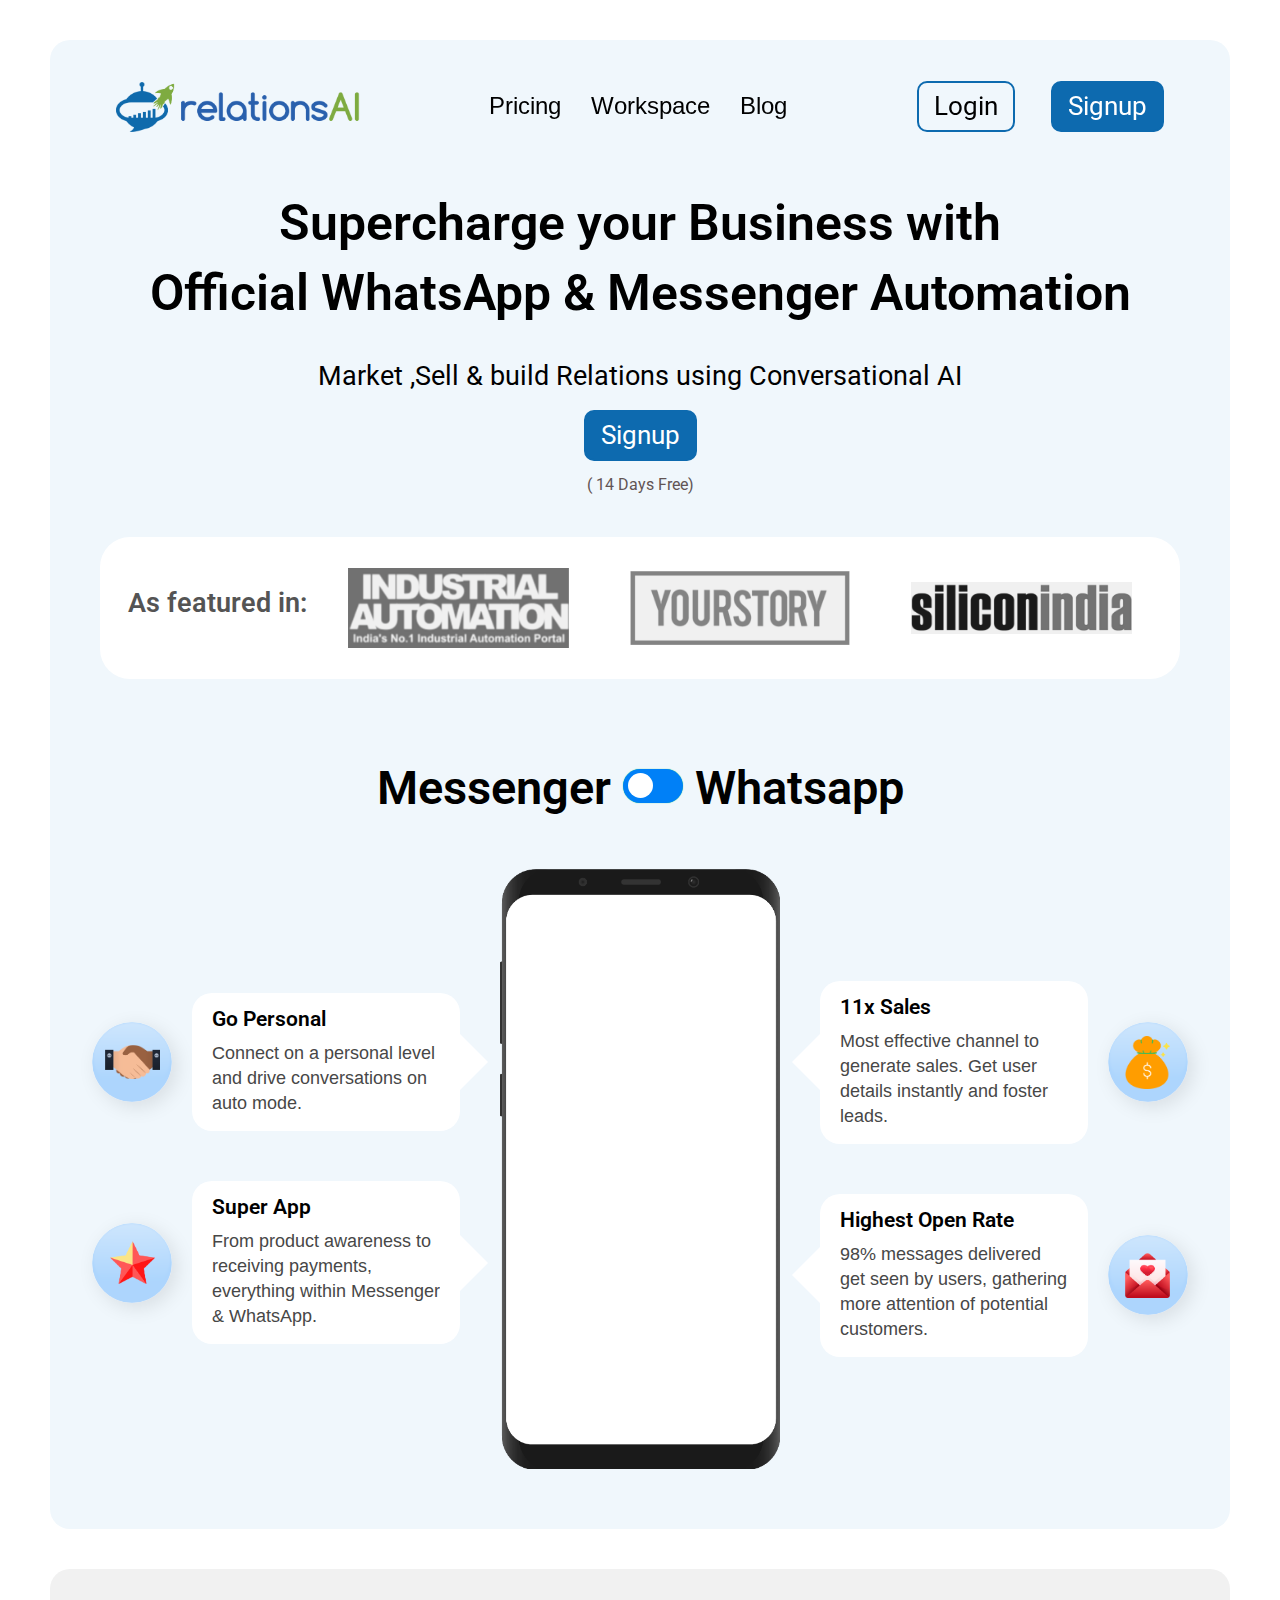
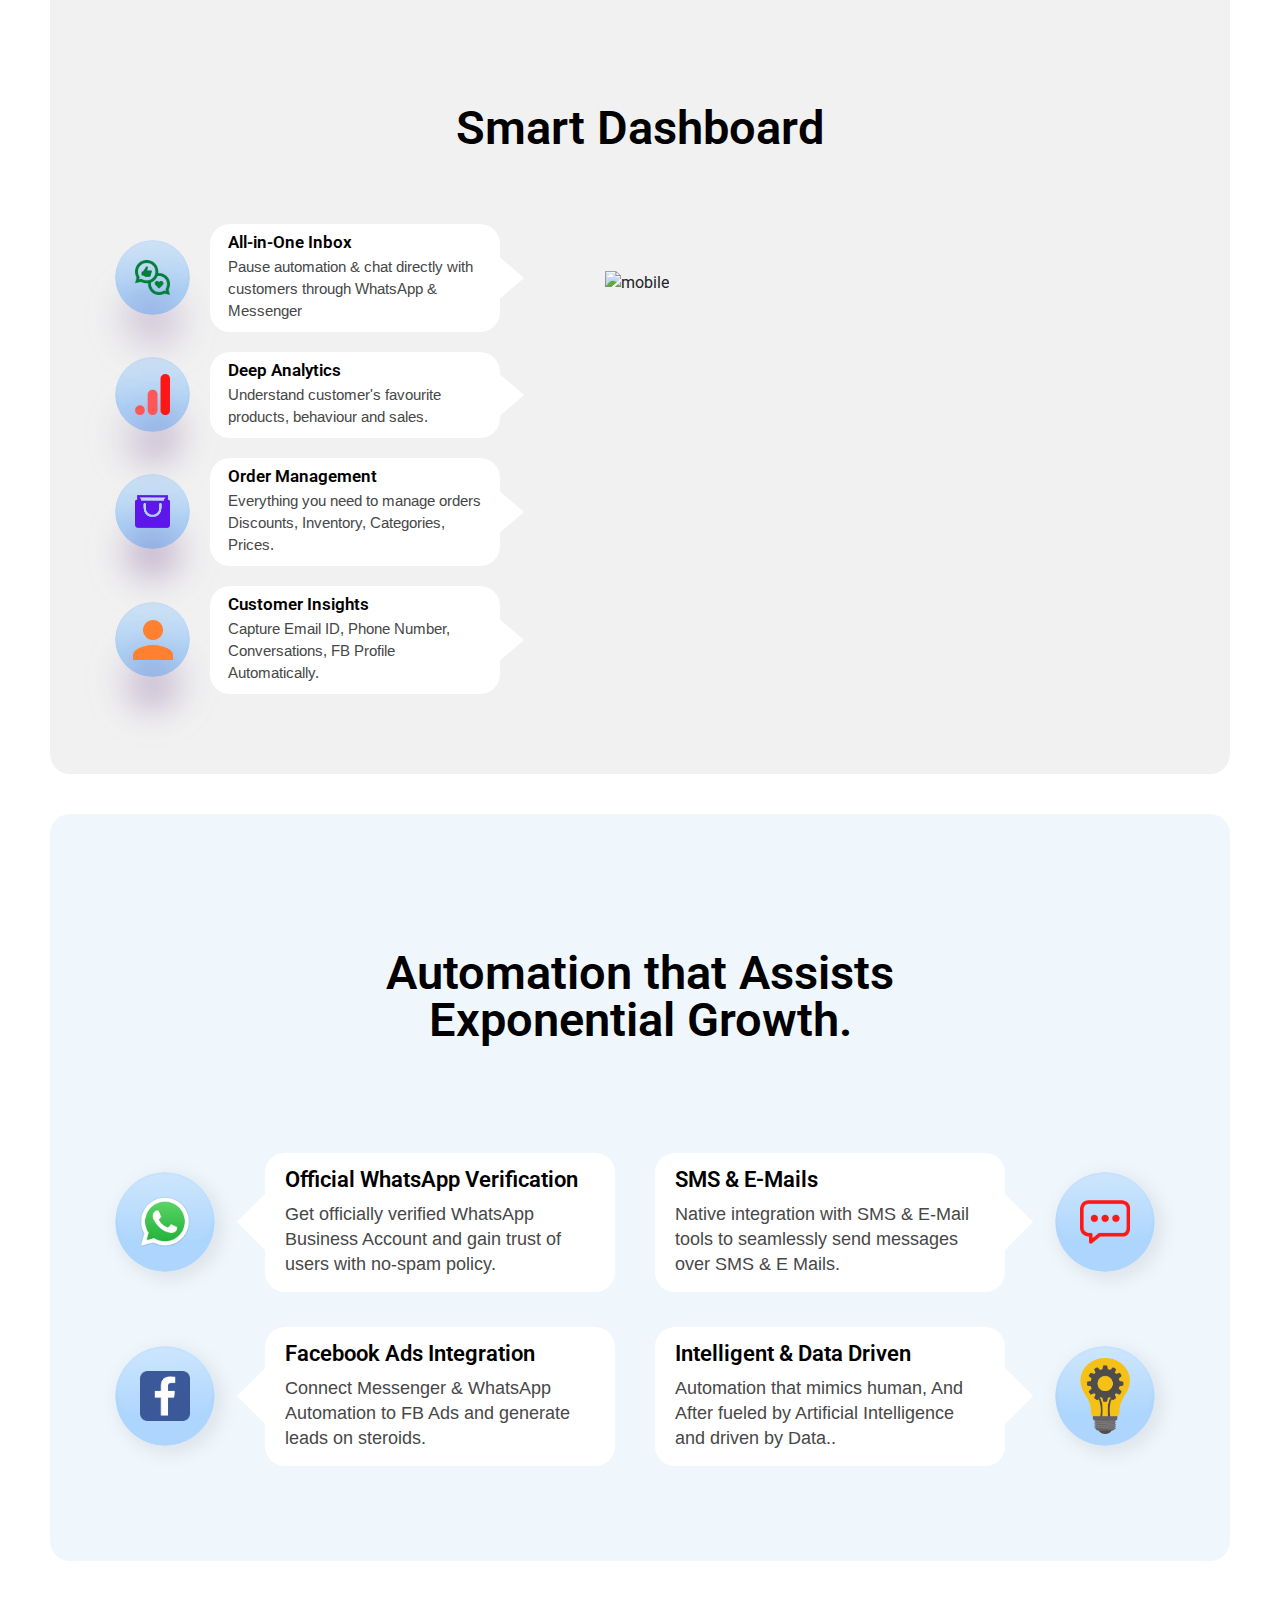
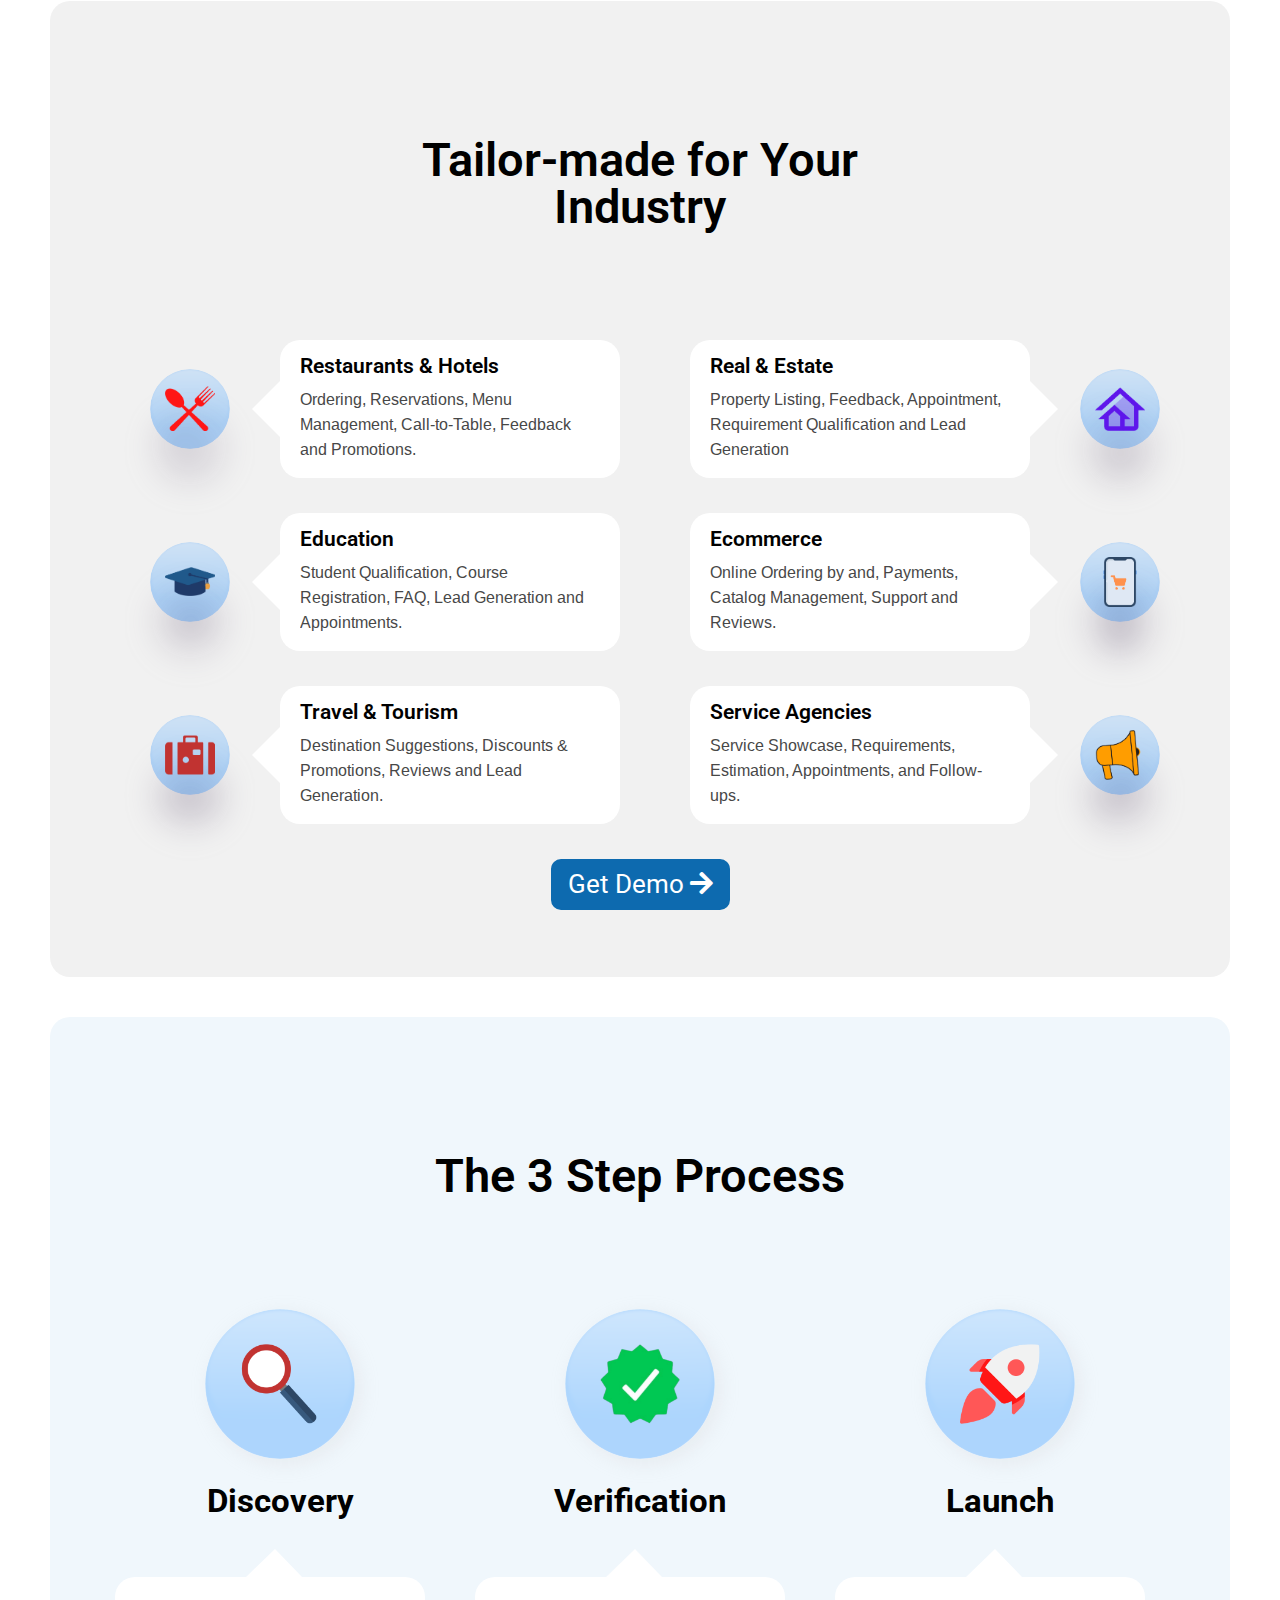
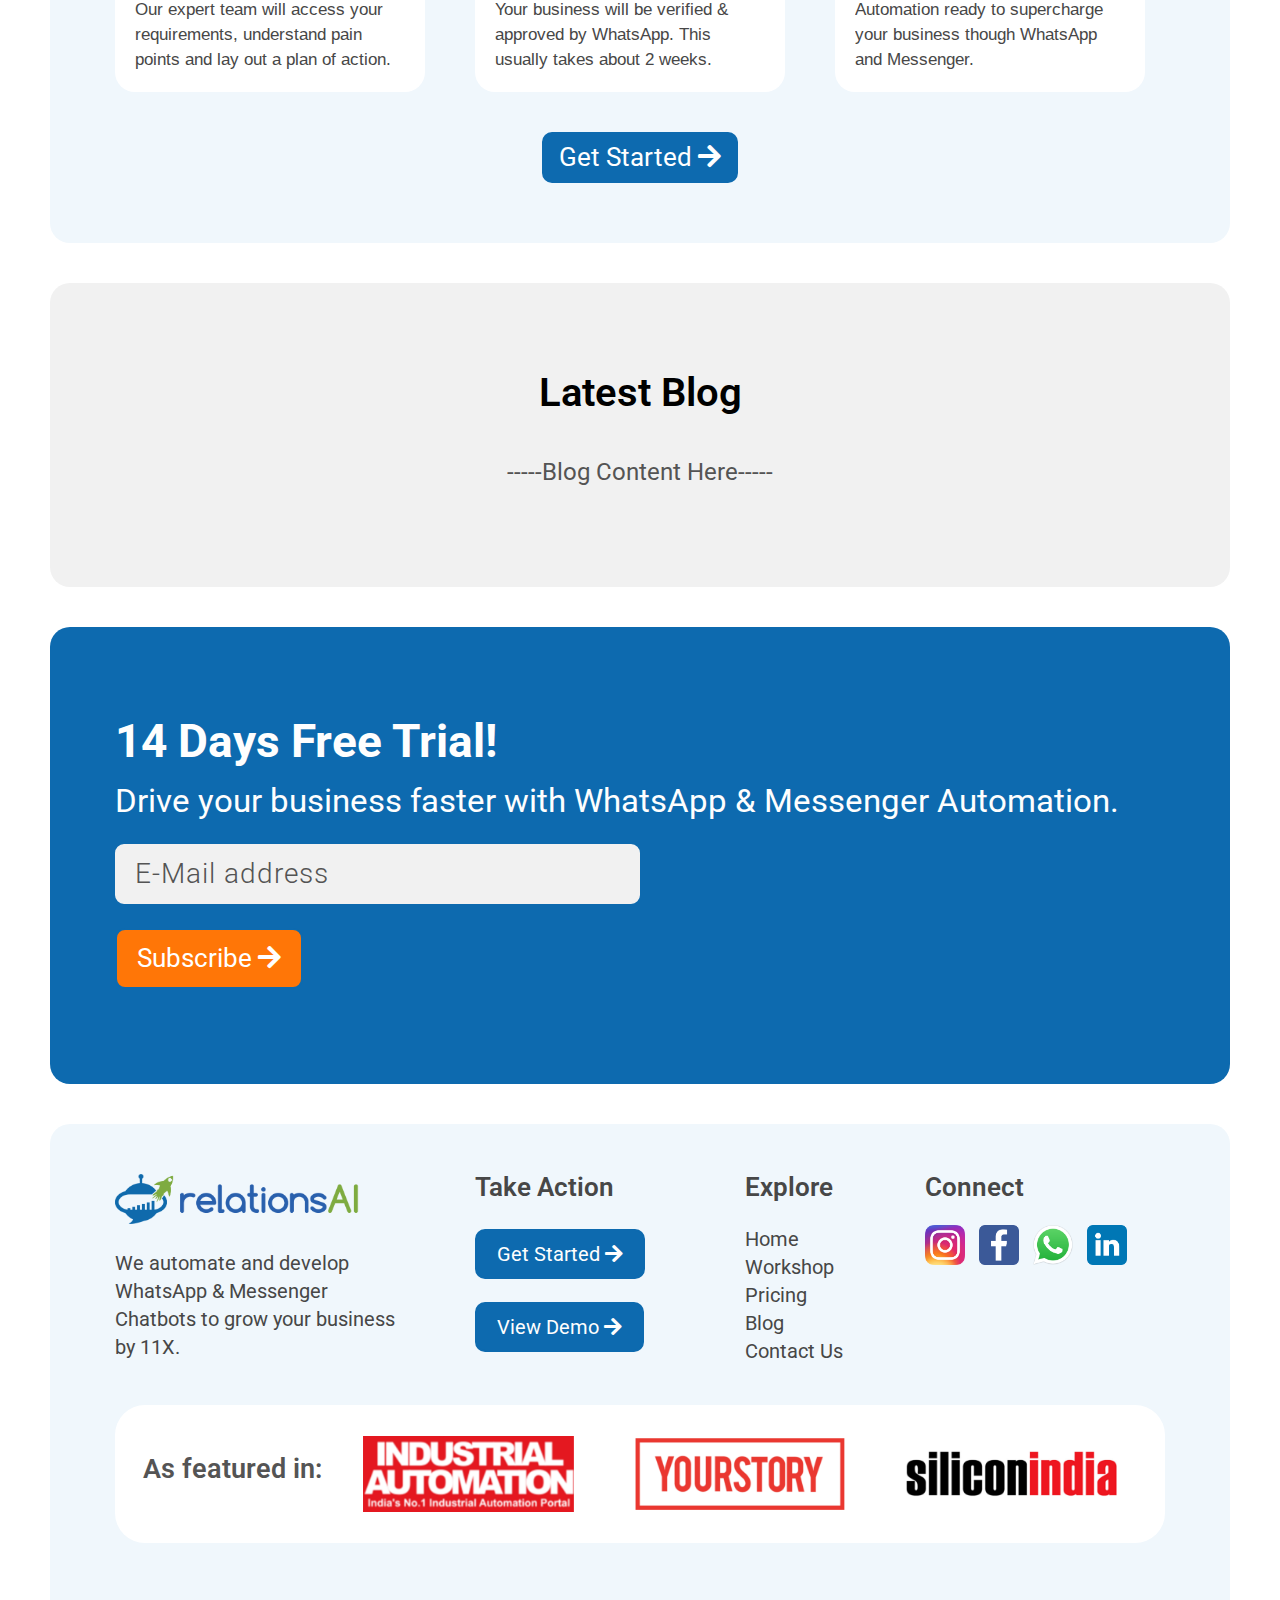
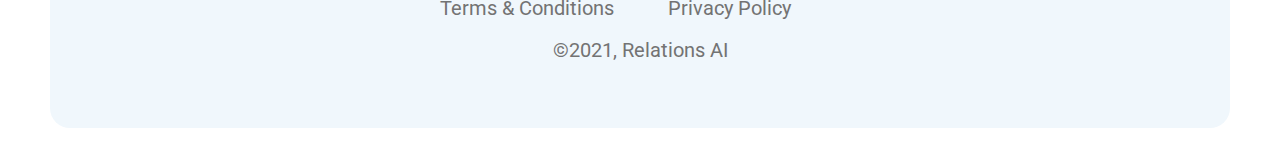
==== commit 6ea6941c: "updated thankyou page create and popup create" ====
--- a/index.html
+++ b/index.html
@@ -1,6 +1,6 @@
-
 <!doctype html>
 <html class="no-js" lang="en">
+
 <head>
     <meta charset="utf-8">
     <meta http-equiv="x-ua-compatible" content="ie=edge">
@@ -22,9 +22,7 @@
 </head>
 
 <body>
-    <!--[if lte IE 9]>
-            <p class="browserupgrade">You are using an <strong>outdated</strong> browser. Please <a href="https://browsehappy.com/">upgrade your browser</a> to improve your experience and security.</p>
-        <![endif]-->
+
 
     <!--  scroll up area start -->
     <div class="scroll-up" id="scroll" style="display: none;">
@@ -32,8 +30,6 @@
     </div>
     <!--  scroll up area start -->
 
-
-    <!-- Add your site or application content here -->
 
 
 
@@ -58,7 +54,7 @@
 
                     <!-- links -->
                     <ul class="links">
-                        <li>
+                        <li class="m-top-responsive">
                             <a href="#">Pricing</a>
                         </li>
                         <li>
@@ -67,10 +63,10 @@
                         <li>
                             <a href="#">Blog</a>
                         </li>
-                        
+
                         <a href="#" class="h-btn h-btn-svg text-white bg-blue mb-10 responsive-btn">Free Trial</a>
                         <a href="#" class="h-btn h-btn-svg text-white bg-blue responsive-btn mt--3">Signup</a>
-                        
+
                     </ul>
 
                     <!--links end-->
@@ -88,7 +84,7 @@
                 <span class="bar close-btn"></span>
             </div>
 
-           
+
             <!-- nav end-->
         </header>
 
@@ -153,10 +149,10 @@
                 <div class="w-m-tab">
                     <ul class="nav" id="myTab" role="tablist">
                         <li class="nav-item">
-                            <a class="nav-link active" id="home-tab" data-toggle="tab" href="#home"  aria-controls="home" aria-selected="true">Messenger </a>
+                            <a class="nav-link active" id="home-tab" data-toggle="tab" href="#home" aria-controls="home" aria-selected="true">Messenger </a>
                         </li>
                         <li class="nav-item">
-                            <a class="red-link nav-link" id="profile-tab" data-toggle="tab" href="#profile"  aria-controls="profile" aria-selected="false">Whatsapp</a>
+                            <a class="red-link nav-link" id="profile-tab" data-toggle="tab" href="#profile" aria-controls="profile" aria-selected="false">Whatsapp</a>
                         </li>
 
                     </ul>
@@ -169,7 +165,7 @@
 
             <!-- resposnive card-->
 
-           
+
             <div class="responsive-card-area whatsapp-messenger-carousel p-relative">
                 <div class="row">
                     <div class="col-md-6 col-sm-8 offset-sm-2 offset-md-3 offset-xl-0 offset-lg-0">
@@ -766,7 +762,11 @@
 
     <!--=============================================== PROCESS AREA  START ====================================================-->
 
-    <div class="first-section process-area bg-whatsapp pt-50">
+    <div class="first-section process-area bg-whatsapp pt-50" id="process-area">
+
+
+
+
         <div class="container">
             <div class="row">
                 <div class=" col-xl-6 col-lg-8 col-md-8 offset-md-2 offset-lg-2 offset-xl-3">
@@ -831,11 +831,23 @@
             </div>
 
             <div class="row">
-                <div class="col-12 text-center">
-                    <a href="#" class="h-btn h-btn-svg text-white bg-blue mt-40">Get Started <i class="fas fa-arrow-right"></i></a>
-
-                </div>
-            </div>
+                <div class="col-12 text-center thank-btn">
+
+                    <button class="modal-btn h-btn h-btn-svg bg-blue  mt-40"><a href="#" class=" text-white ">Get Started <i class="fas fa-arrow-right"></i></a> </button>
+                </div>
+            </div>
+
+            <!-- thnak you modal -->
+            <div class="thankyou-modal" id="thankyou-modal">
+                <div class="thankyou-modal-content bg-small-blue">
+                    <span class="thankyou-close-btn">&times;</span>
+                    <h2>Thank You</h2>
+                    <p>Please check inbox for your Free E Book & 20% Discount code.
+                    </p>
+                </div>
+            </div>
+            <!-- Thank you modal end -->
+
 
         </div>
     </div>
@@ -869,7 +881,7 @@
 
     <!--=============================================== SUBSCRIBE AREA START ====================================================-->
 
-    <div class="first-section bg-small-blue subscribe-area pt-50">
+    <div class="first-section bg-small-blue subscribe-area pt-50" id="subscribe-area">
         <div class="container">
             <div class="row">
                 <div class="col-xl-12 ">
@@ -879,7 +891,22 @@
                         <div class="subs-form">
                             <input type="text" class="submit-btn" placeholder="E-Mail address"> <br>
                         </div>
-                        <a href="#" class="h-btn h-btn-svg text-white orange-bg  subs-btn">Subscribe <i class="fas fa-arrow-right"></i></a>
+                        <button class="subscribe-btn h-btn h-btn-svg  orange-bg  subs-btn"> <a href="#" class="text-white">Subscribe <i class="fas fa-arrow-right"></i></a>
+                        </button>
+                        <!-- subscribe modal start -->
+                        <div class="email-modal" id="email-modal">
+                            <div class="email-modal-content">
+                                <span class="email-close-btn">&times;</span>
+                                <a href="#" class="learn-how">Learn How</a>
+                                <p class="email-modal-title">6,000 Leads were generated with Messenger!</p>
+
+                                <p class="email-modal-text">Also, let us send you a <a href="#"> 20% Discount</a> coupon on our annual plans. </p>
+                                <div class="subs-form">
+                                    <input type="text" class="submit-btn" placeholder="E-Mail address"> <br>
+                                </div>
+                                <a href="#" class="h-btn h-btn-svg text-white orange-bg  subs-btn">Get Free E-Book & Coupon</a>
+                            </div>
+                        </div>
                     </div>
                 </div>
             </div>
@@ -891,9 +918,12 @@
 
 
 
-    <!--=============================================== FOOTER AREA END ====================================================-->
+    <!--=============================================== FOOTER AREA START ====================================================-->
 
     <footer>
+
+
+
         <div class="footer-area first-section bg-whatsapp pt-50">
             <div class="container">
                 <div class="footer-top">
@@ -961,6 +991,7 @@
                                     <a href="#" class="h-btn  h-btn-svg text-dark-white f-20 bg-blue mt-1 subs-btn"> Get Started <i class="fas fa-arrow-right"></i></a><br>
                                     <a href="#" class="h-btn h-btn-svg text-dark-white f-20 bg-blue mt-3 subs-btn"> View Demo <i class="fas fa-arrow-right"></i></a>
                                 </div>
+
                             </div>
                         </div>
 
--- a/css/style.css
+++ b/css/style.css
@@ -83,7 +83,10 @@
     outline: none;
 }
 
-a:focus,
+a:focus {
+    text-decoration: none;
+}
+
 a:hover {
     color: inherit;
     text-decoration: none;
@@ -95,9 +98,9 @@
     outline: none;
 }
 
-a:hover {
+/*a:hover {
     color: #000;
-}
+}*/
 
 button {
     color: inherit;
@@ -110,8 +113,8 @@
 }
 
 button:focus {
-    outline: 0;
-    border: 0;
+    outline: none;
+    border: ;
 }
 
 .uppercase {
@@ -436,8 +439,8 @@
 
 #scroll a {
     position: fixed;
-    bottom: 40px;
-    right: 40px;
+    bottom: 20px;
+    left: 20px;
     display: -webkit-box;
     display: -ms-flexbox;
     display: flex;
@@ -459,7 +462,6 @@
     z-index: 99;
     -webkit-transition: all ease-in-out .2s;
     transition: all ease-in-out .2s;
-
 }
 
 /*header sticky*/
@@ -504,7 +506,9 @@
 
 /*button*/
 
-.h-btn {
+.h-btn,
+.h-btn:active,
+.h-btn:link {
     font-size: 26px;
     border-radius: 10px;
     padding: 4px 15px 4px 15px;
@@ -527,7 +531,12 @@
 
 
 .subs-btn {
-    padding: 9px 20px;
+    padding: 9px 20px !important;
+}
+
+.subscribe-btn .subs-btn:focus {
+    outline: none !important;
+    border: 1px orange !important;
 }
 
 .h-btn::before,
@@ -669,6 +678,7 @@
     transition: .3s;
 }
 
+
 .links li a:hover {
     padding: 0;
     background: transparent;
@@ -724,7 +734,7 @@
         display: none;
     }
 
-  /*  .main-overlay::after {
+    /*  .main-overlay::after {
         content: "\f00d";
         font-family: "Font Awesome 5 Free";
         font-weight: 900;
@@ -748,8 +758,7 @@
         z-index: 1000;
         -webkit-transform: translate3d(-100%, 0, 0);
         transform: translate3d(-100%, 0, 0);
-        -webkit-transition: all .5s ease;
-        transition: all .5s ease;
+        transition: all .4s ease-out;
         display: block;
     }
 
@@ -776,32 +785,34 @@
         padding: 40px 29px;
     }
 
+
     body.menu-is-active .main-overlay {
         display: block;
     }
- 
-    
-    body.menu-is-active .bar{
+
+
+    body.menu-is-active .bar {
         background-color: #fff;
     }
-    body.menu-is-active  .bar:nth-child(2) {
+
+    body.menu-is-active .bar:nth-child(2) {
         opacity: 0;
     }
 
-     body.menu-is-active .bar:nth-child(1) {
+    body.menu-is-active .bar:nth-child(1) {
         -webkit-transform: translateY(8px) rotate(45deg);
         transform: translateY(8px) rotate(45deg);
     }
 
-     body.menu-is-active .bar:nth-child(3) {
+    body.menu-is-active .bar:nth-child(3) {
         -webkit-transform: translateY(-8px) rotate(-45deg);
         transform: translateY(-8px) rotate(-45deg);
     }
 
-    
-    
-    
-  /*  
+
+
+
+    /*  
     body.menu-is-active .menu-trigger {
         display: none;
     }*/
@@ -812,7 +823,6 @@
         left: 0;
         bottom: 0;
         width: 0;
-        transition: all .4s ease-in;
     }
 
     body.menu-is-active .nav-header {
@@ -822,8 +832,6 @@
 
     body.menu-is-active #scroll a {
         z-index: 1;
-        -webkit-transition: 0.s;
-        transition: 0.s;
     }
 
     .navbar-menu {
@@ -831,9 +839,9 @@
         padding-bottom: 0 !important;
     }
 
-    .slider-area {
+    /*  .slider-area {
         margin-top: 90px;
-    }
+    }*/
 
     .navbar-menu {
         position: absolute;
@@ -854,17 +862,18 @@
         cursor: pointer;
     }
 
-
- .links .responsive-btn {
-	margin-top: 20px;
-	margin-bottom: 20px;
-	display: block !important;
-	float: left;
-	padding: 5px 25px;
-	margin-left: 0px;
-	margin-right: 106px;
-	border-radius: 30px;
-}
+    .links .responsive-btn {
+        margin-top: 20px;
+        margin-bottom: 20px;
+        display: block !important;
+        float: left;
+        padding: 5px 25px;
+        margin-left: 0px;
+        margin-right: 106px;
+        border-radius: 30px;
+        font-size: 22px;
+    }
+
 
 
 
@@ -1061,16 +1070,16 @@
 }
 
 .slider::before {
-	content: "";
-	width: 25px;
-	height: 25px;
-	background-color: #fff;
-	-webkit-transition: al .5s ease;
-	transition: al .5s ease;
-	border-radius: 50%;
-	position: absolute;
-	left: 30px;
-	bottom: 5px;
+    content: "";
+    width: 25px;
+    height: 25px;
+    background-color: #fff;
+    -webkit-transition: al .5s ease;
+    transition: al .5s ease;
+    border-radius: 50%;
+    position: absolute;
+    left: 30px;
+    bottom: 5px;
 }
 
 .whatsapp-messenger-area input:checked + .slider {
@@ -1082,9 +1091,9 @@
 
 
 .whatsapp-messenger-area .section-title input:checked + .slider::before {
-	-webkit-transform: translateX(26px);
-	transform: translateX(26px);
-   left: -21px;
+    -webkit-transform: translateX(26px);
+    transform: translateX(26px);
+    left: -21px;
 }
 
 
@@ -1438,9 +1447,9 @@
 
 input.submit-btn {
     outline: none;
-    padding: 18px 18px 18px 18px;
+    padding: 10px 18px 9px 18px;
     width: 50%;
-    border-radius: 15px;
+    border-radius: 9px;
     background-color: #f1f1f1;
     display: block;
     -webkit-box-shadow: none;
@@ -1448,6 +1457,7 @@
     margin-bottom: 0px !important;
     border: 2px solid #f1f1f1;
     display: block;
+    font-size: 25px;
 }
 
 input.submit-btn:focus {
@@ -1549,16 +1559,15 @@
 }
 
 .social-effect a img {
-    -webkit-transition: -webkit-transform 0.2s;
-    transition: -webkit-transform 0.2s;
-    transition: transform 0.2s;
-    transition: transform 0.2s, -webkit-transform 0.2s;
+    transition: all .2s ease;
 }
 
 .social-effect a img:hover {
     -webkit-transform: scale(1.1);
     transform: scale(1.1);
 }
+
+
 
 .copyright-text p {
     color: #737373;
@@ -1734,15 +1743,15 @@
 /*bootstrap tab*/
 
 #myTab .nav-item .nav-link.active {
-	background: #0080f7;
-	color: #fff;
-	border-radius: 15px;
-	padding: 0.3rem 1rem;
-}
-
-#myTab .nav-item .red-link.nav-link.active{
-    background-color: #25d366!important;
-} 
+    background: #0080f7;
+    color: #fff;
+    border-radius: 15px;
+    padding: 0.3rem 1rem;
+}
+
+#myTab .nav-item .red-link.nav-link.active {
+    background-color: #25d366 !important;
+}
 
 #myTab .nav-item a {
     font-size: 32px;
@@ -1789,3 +1798,165 @@
     border-right: 0px solid #fff;
     cursor: pointer;
 }
+
+
+.email-close-btn:hover {
+    cursor: pointer;
+}
+
+
+
+
+
+
+/* email modal */
+
+
+
+
+
+
+
+
+
+
+
+
+
+
+
+
+#email-modal {
+    border-radius: 60px;
+    position: relative;
+    margin-top: -212px;
+    display: none;
+}
+
+span.email-close-btn {
+    position: absolute;
+    right: 32%;
+    top: 12px;
+    font-size: 70px;
+    color: #fff;
+}
+
+.email-modal .learn-how {
+    text-align: center;
+    margin: 0 auto;
+    display: block;
+    text-decoration: underline;
+    font-size: 27px;
+    color: #fefefe;
+    margin-bottom: 20px;
+}
+
+.email-modal-content {
+    background: #4f14a5;
+    border-radius: 10px;
+    padding: 20px 200px 60px 50px;
+    width: 70%;
+    display: block;
+}
+
+.email-modal-content .h-btn {
+    outline: none;
+    border: none;
+}
+
+.email-modal-title {
+    color: #fefefe;
+    font-size: 40px;
+    line-height: 1.3;
+    font-weight: 700;
+    padding-bottom: 30px;
+}
+
+.email-modal-content input.submit-btn:focus {
+    border-color: #ff7607;
+}
+
+#email-modal .email-modal-content input.submit-btn {
+    outline: none;
+    padding: 5px 40px 5px 18px !important;
+    width: 99%;
+    border-radius: 10px;
+    background-color: #f1f1f1;
+    display: block;
+    -webkit-box-shadow: none;
+    box-shadow: none;
+    margin-bottom: 0px !important;
+    border: 2px solid #f1f1f1;
+    display: block;
+    font-size: 25px;
+}
+
+#email-modal .subs-btn {
+    padding: 5px 19px !important;
+}
+
+.email-modal-text {
+    font-size: 24px;
+    color: #fefefe;
+    font-weight: 500;
+    line-height: 1.2;
+    padding-bottom: 25px;
+    display: block;
+}
+
+.email-modal-text a {
+    color: #fefefe;
+    font-size: 40px;
+    font-weight: 500;
+}
+
+
+
+
+
+
+/* thankyou modal */
+
+
+#thankyou-modal {
+	position: relative;
+	margin-top: -391px;
+    display: none;
+}
+
+
+.thankyou-modal-content h2 {
+    color: #fefefe;
+    font-size: 43px;
+    font-weight: 500;
+    margin-bottom: 60px;
+}
+
+.thankyou-modal-content p {
+	color: #f9f9f9;
+	font-size: 28px;
+	font-weight: 400;
+	line-height: 1.3;
+}
+
+.thankyou-modal-content {
+    border-radius: 25px;
+    padding: 95px 90px 160px 63px;
+    width: 58%;
+}
+
+.thankyou-close-btn {
+	position: absolute;
+	right: 44%;
+	top: -25px;
+	font-size: 80px;
+	color: #fff;
+}
+.thankyou-close-btn:hover {
+	cursor: pointer;
+}
+
+
+
+
+
--- a/css/style.css
+++ b/css/style.css
@@ -83,7 +83,10 @@
     outline: none;
 }
 
-a:focus,
+a:focus {
+    text-decoration: none;
+}
+
 a:hover {
     color: inherit;
     text-decoration: none;
@@ -95,9 +98,9 @@
     outline: none;
 }
 
-a:hover {
+/*a:hover {
     color: #000;
-}
+}*/
 
 button {
     color: inherit;
@@ -110,8 +113,8 @@
 }
 
 button:focus {
-    outline: 0;
-    border: 0;
+    outline: none;
+    border: ;
 }
 
 .uppercase {
@@ -436,8 +439,8 @@
 
 #scroll a {
     position: fixed;
-    bottom: 40px;
-    right: 40px;
+    bottom: 20px;
+    left: 20px;
     display: -webkit-box;
     display: -ms-flexbox;
     display: flex;
@@ -459,7 +462,6 @@
     z-index: 99;
     -webkit-transition: all ease-in-out .2s;
     transition: all ease-in-out .2s;
-
 }
 
 /*header sticky*/
@@ -504,7 +506,9 @@
 
 /*button*/
 
-.h-btn {
+.h-btn,
+.h-btn:active,
+.h-btn:link {
     font-size: 26px;
     border-radius: 10px;
     padding: 4px 15px 4px 15px;
@@ -527,7 +531,12 @@
 
 
 .subs-btn {
-    padding: 9px 20px;
+    padding: 9px 20px !important;
+}
+
+.subscribe-btn .subs-btn:focus {
+    outline: none !important;
+    border: 1px orange !important;
 }
 
 .h-btn::before,
@@ -669,6 +678,7 @@
     transition: .3s;
 }
 
+
 .links li a:hover {
     padding: 0;
     background: transparent;
@@ -724,7 +734,7 @@
         display: none;
     }
 
-  /*  .main-overlay::after {
+    /*  .main-overlay::after {
         content: "\f00d";
         font-family: "Font Awesome 5 Free";
         font-weight: 900;
@@ -748,8 +758,7 @@
         z-index: 1000;
         -webkit-transform: translate3d(-100%, 0, 0);
         transform: translate3d(-100%, 0, 0);
-        -webkit-transition: all .5s ease;
-        transition: all .5s ease;
+        transition: all .4s ease-out;
         display: block;
     }
 
@@ -776,32 +785,34 @@
         padding: 40px 29px;
     }
 
+
     body.menu-is-active .main-overlay {
         display: block;
     }
- 
-    
-    body.menu-is-active .bar{
+
+
+    body.menu-is-active .bar {
         background-color: #fff;
     }
-    body.menu-is-active  .bar:nth-child(2) {
+
+    body.menu-is-active .bar:nth-child(2) {
         opacity: 0;
     }
 
-     body.menu-is-active .bar:nth-child(1) {
+    body.menu-is-active .bar:nth-child(1) {
         -webkit-transform: translateY(8px) rotate(45deg);
         transform: translateY(8px) rotate(45deg);
     }
 
-     body.menu-is-active .bar:nth-child(3) {
+    body.menu-is-active .bar:nth-child(3) {
         -webkit-transform: translateY(-8px) rotate(-45deg);
         transform: translateY(-8px) rotate(-45deg);
     }
 
-    
-    
-    
-  /*  
+
+
+
+    /*  
     body.menu-is-active .menu-trigger {
         display: none;
     }*/
@@ -812,7 +823,6 @@
         left: 0;
         bottom: 0;
         width: 0;
-        transition: all .4s ease-in;
     }
 
     body.menu-is-active .nav-header {
@@ -822,8 +832,6 @@
 
     body.menu-is-active #scroll a {
         z-index: 1;
-        -webkit-transition: 0.s;
-        transition: 0.s;
     }
 
     .navbar-menu {
@@ -831,9 +839,9 @@
         padding-bottom: 0 !important;
     }
 
-    .slider-area {
+    /*  .slider-area {
         margin-top: 90px;
-    }
+    }*/
 
     .navbar-menu {
         position: absolute;
@@ -854,17 +862,18 @@
         cursor: pointer;
     }
 
-
- .links .responsive-btn {
-	margin-top: 20px;
-	margin-bottom: 20px;
-	display: block !important;
-	float: left;
-	padding: 5px 25px;
-	margin-left: 0px;
-	margin-right: 106px;
-	border-radius: 30px;
-}
+    .links .responsive-btn {
+        margin-top: 20px;
+        margin-bottom: 20px;
+        display: block !important;
+        float: left;
+        padding: 5px 25px;
+        margin-left: 0px;
+        margin-right: 106px;
+        border-radius: 30px;
+        font-size: 22px;
+    }
+
 
 
 
@@ -1061,16 +1070,16 @@
 }
 
 .slider::before {
-	content: "";
-	width: 25px;
-	height: 25px;
-	background-color: #fff;
-	-webkit-transition: al .5s ease;
-	transition: al .5s ease;
-	border-radius: 50%;
-	position: absolute;
-	left: 30px;
-	bottom: 5px;
+    content: "";
+    width: 25px;
+    height: 25px;
+    background-color: #fff;
+    -webkit-transition: al .5s ease;
+    transition: al .5s ease;
+    border-radius: 50%;
+    position: absolute;
+    left: 30px;
+    bottom: 5px;
 }
 
 .whatsapp-messenger-area input:checked + .slider {
@@ -1082,9 +1091,9 @@
 
 
 .whatsapp-messenger-area .section-title input:checked + .slider::before {
-	-webkit-transform: translateX(26px);
-	transform: translateX(26px);
-   left: -21px;
+    -webkit-transform: translateX(26px);
+    transform: translateX(26px);
+    left: -21px;
 }
 
 
@@ -1438,9 +1447,9 @@
 
 input.submit-btn {
     outline: none;
-    padding: 18px 18px 18px 18px;
+    padding: 10px 18px 9px 18px;
     width: 50%;
-    border-radius: 15px;
+    border-radius: 9px;
     background-color: #f1f1f1;
     display: block;
     -webkit-box-shadow: none;
@@ -1448,6 +1457,7 @@
     margin-bottom: 0px !important;
     border: 2px solid #f1f1f1;
     display: block;
+    font-size: 25px;
 }
 
 input.submit-btn:focus {
@@ -1549,16 +1559,15 @@
 }
 
 .social-effect a img {
-    -webkit-transition: -webkit-transform 0.2s;
-    transition: -webkit-transform 0.2s;
-    transition: transform 0.2s;
-    transition: transform 0.2s, -webkit-transform 0.2s;
+    transition: all .2s ease;
 }
 
 .social-effect a img:hover {
     -webkit-transform: scale(1.1);
     transform: scale(1.1);
 }
+
+
 
 .copyright-text p {
     color: #737373;
@@ -1734,15 +1743,15 @@
 /*bootstrap tab*/
 
 #myTab .nav-item .nav-link.active {
-	background: #0080f7;
-	color: #fff;
-	border-radius: 15px;
-	padding: 0.3rem 1rem;
-}
-
-#myTab .nav-item .red-link.nav-link.active{
-    background-color: #25d366!important;
-} 
+    background: #0080f7;
+    color: #fff;
+    border-radius: 15px;
+    padding: 0.3rem 1rem;
+}
+
+#myTab .nav-item .red-link.nav-link.active {
+    background-color: #25d366 !important;
+}
 
 #myTab .nav-item a {
     font-size: 32px;
@@ -1789,3 +1798,165 @@
     border-right: 0px solid #fff;
     cursor: pointer;
 }
+
+
+.email-close-btn:hover {
+    cursor: pointer;
+}
+
+
+
+
+
+
+/* email modal */
+
+
+
+
+
+
+
+
+
+
+
+
+
+
+
+
+#email-modal {
+    border-radius: 60px;
+    position: relative;
+    margin-top: -212px;
+    display: none;
+}
+
+span.email-close-btn {
+    position: absolute;
+    right: 32%;
+    top: 12px;
+    font-size: 70px;
+    color: #fff;
+}
+
+.email-modal .learn-how {
+    text-align: center;
+    margin: 0 auto;
+    display: block;
+    text-decoration: underline;
+    font-size: 27px;
+    color: #fefefe;
+    margin-bottom: 20px;
+}
+
+.email-modal-content {
+    background: #4f14a5;
+    border-radius: 10px;
+    padding: 20px 200px 60px 50px;
+    width: 70%;
+    display: block;
+}
+
+.email-modal-content .h-btn {
+    outline: none;
+    border: none;
+}
+
+.email-modal-title {
+    color: #fefefe;
+    font-size: 40px;
+    line-height: 1.3;
+    font-weight: 700;
+    padding-bottom: 30px;
+}
+
+.email-modal-content input.submit-btn:focus {
+    border-color: #ff7607;
+}
+
+#email-modal .email-modal-content input.submit-btn {
+    outline: none;
+    padding: 5px 40px 5px 18px !important;
+    width: 99%;
+    border-radius: 10px;
+    background-color: #f1f1f1;
+    display: block;
+    -webkit-box-shadow: none;
+    box-shadow: none;
+    margin-bottom: 0px !important;
+    border: 2px solid #f1f1f1;
+    display: block;
+    font-size: 25px;
+}
+
+#email-modal .subs-btn {
+    padding: 5px 19px !important;
+}
+
+.email-modal-text {
+    font-size: 24px;
+    color: #fefefe;
+    font-weight: 500;
+    line-height: 1.2;
+    padding-bottom: 25px;
+    display: block;
+}
+
+.email-modal-text a {
+    color: #fefefe;
+    font-size: 40px;
+    font-weight: 500;
+}
+
+
+
+
+
+
+/* thankyou modal */
+
+
+#thankyou-modal {
+	position: relative;
+	margin-top: -391px;
+    display: none;
+}
+
+
+.thankyou-modal-content h2 {
+    color: #fefefe;
+    font-size: 43px;
+    font-weight: 500;
+    margin-bottom: 60px;
+}
+
+.thankyou-modal-content p {
+	color: #f9f9f9;
+	font-size: 28px;
+	font-weight: 400;
+	line-height: 1.3;
+}
+
+.thankyou-modal-content {
+    border-radius: 25px;
+    padding: 95px 90px 160px 63px;
+    width: 58%;
+}
+
+.thankyou-close-btn {
+	position: absolute;
+	right: 44%;
+	top: -25px;
+	font-size: 80px;
+	color: #fff;
+}
+.thankyou-close-btn:hover {
+	cursor: pointer;
+}
+
+
+
+
+
--- a/css/responsive.css
+++ b/css/responsive.css
@@ -804,9 +804,9 @@
         display: none;
     }
     
- .first-section .slider-area h1 {
+.first-section .slider-area h1 {
 	font-size: 31px;
-	line-height: 45px;
+	line-height: 40px;
 }
     
     #myTab {
@@ -1391,10 +1391,21 @@
 .automation-area .tweet-thumb {
 	margin-top: 0px !important;
 }
-.f-card.arrow-left.width-350 {
+/*.f-card.arrow-left.width-350 {
 	width: 250px !important;
-}
-
+}*/
+ 
+.automation-area .tweet-card .f-card.arrow-left.width-350 {
+	width: 100%!important;
+}
+  .cards .tweet-card .f-card {
+	padding: 16px 20px;
+}
+    
+
+    
+    
+    
 .f-card h3 {
 	font-size: 18px;
 	line-height: 25px;
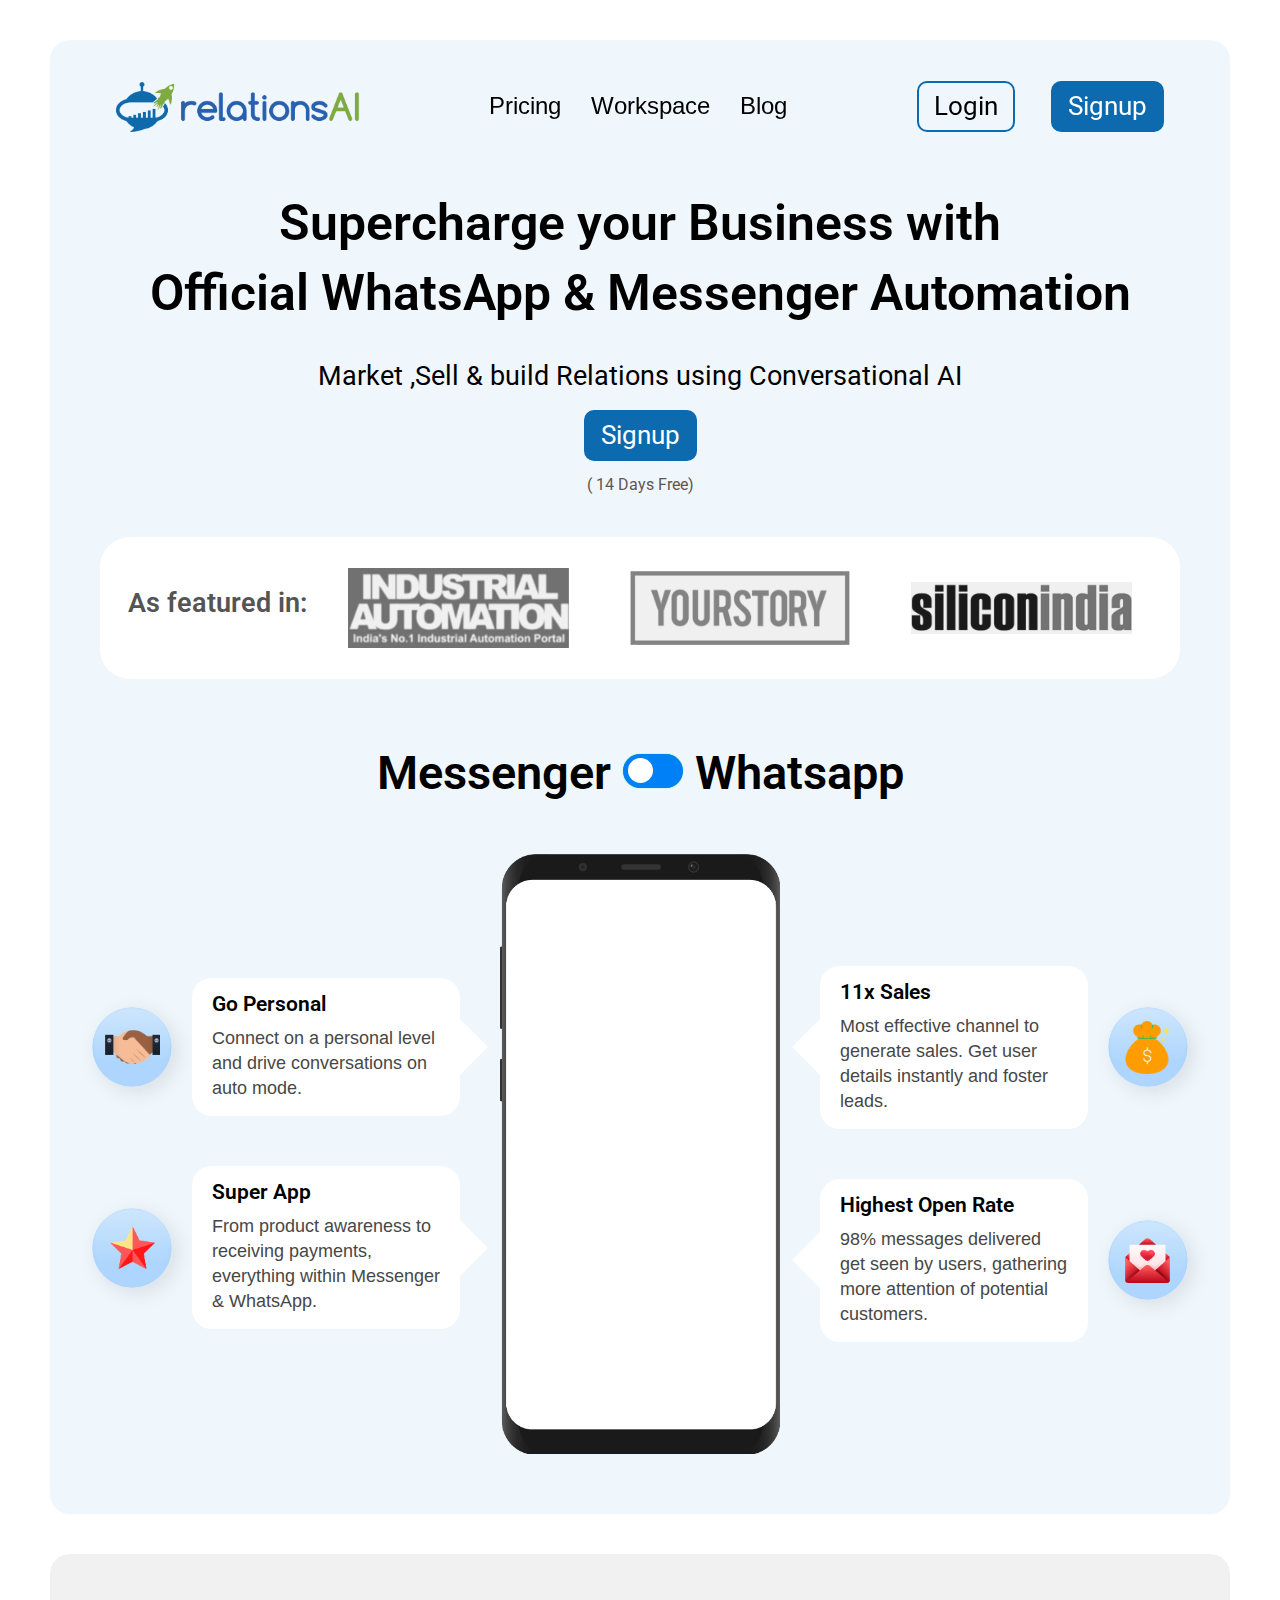
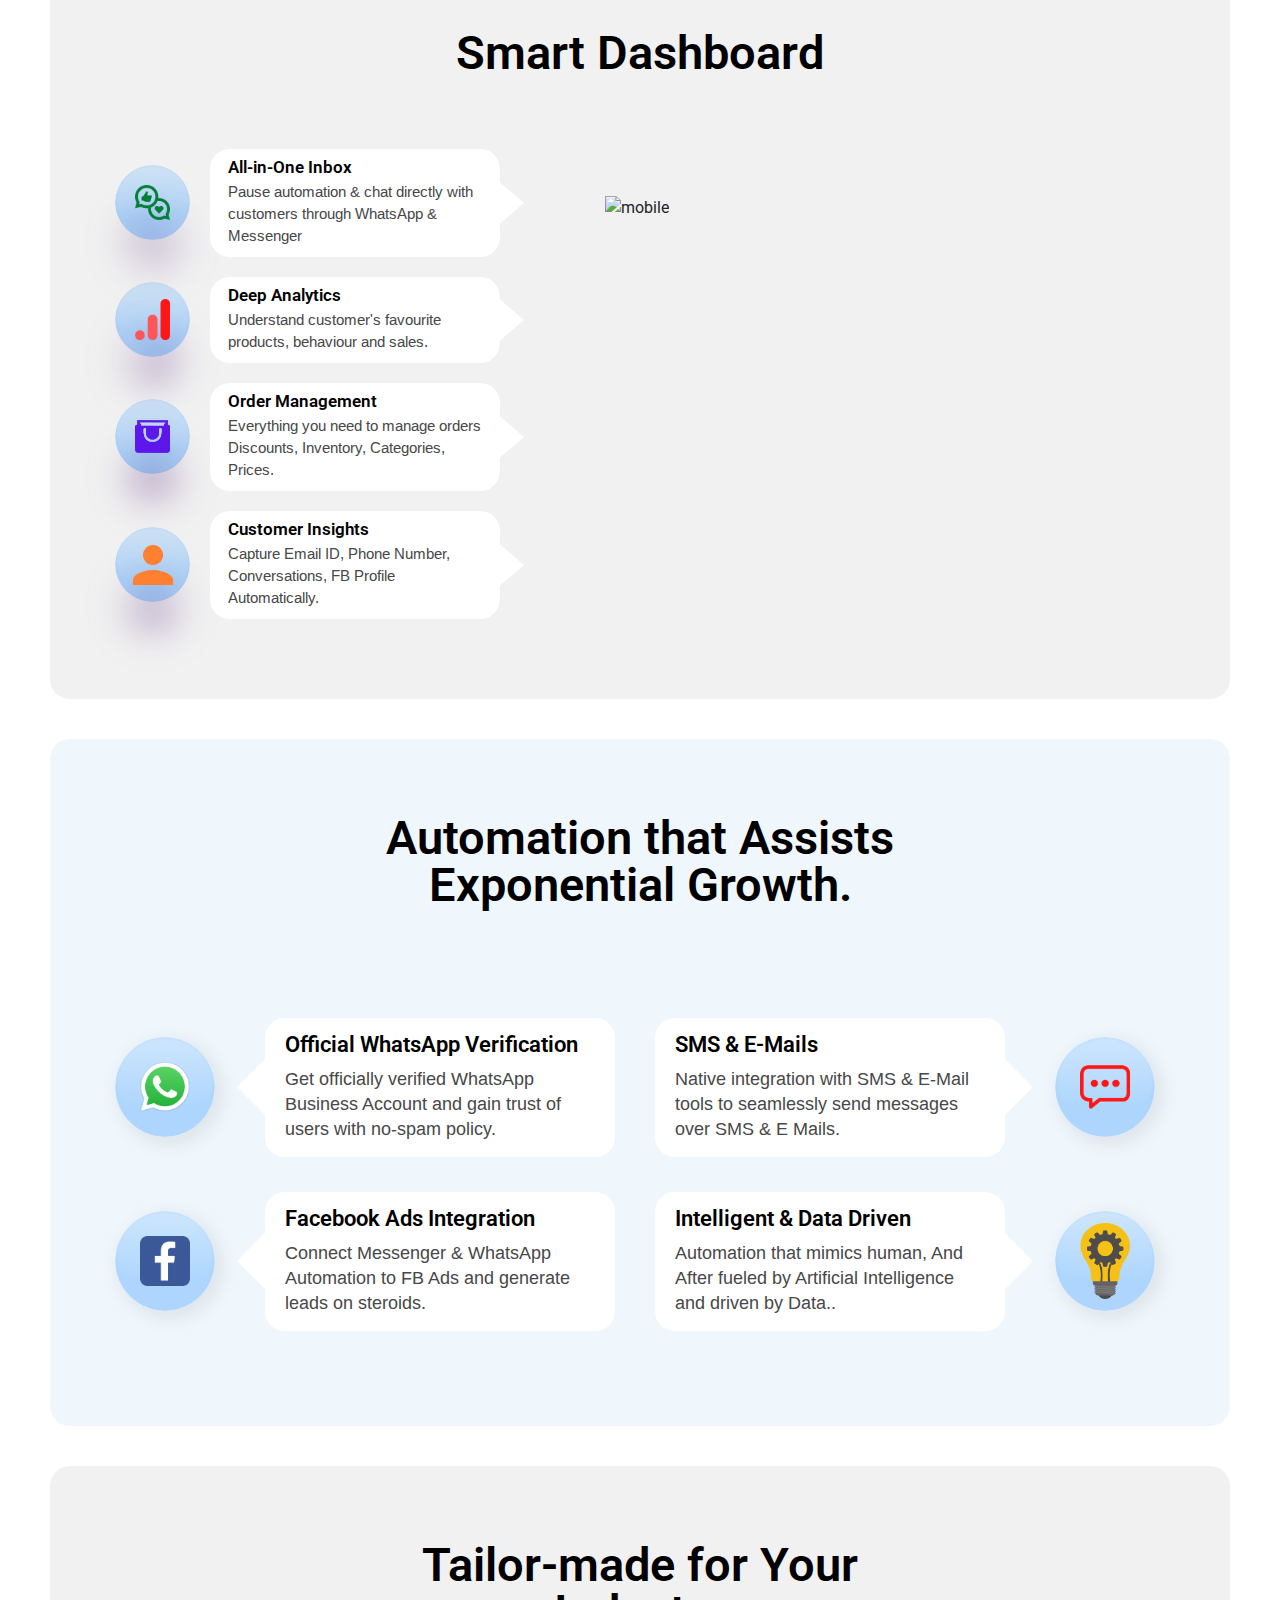
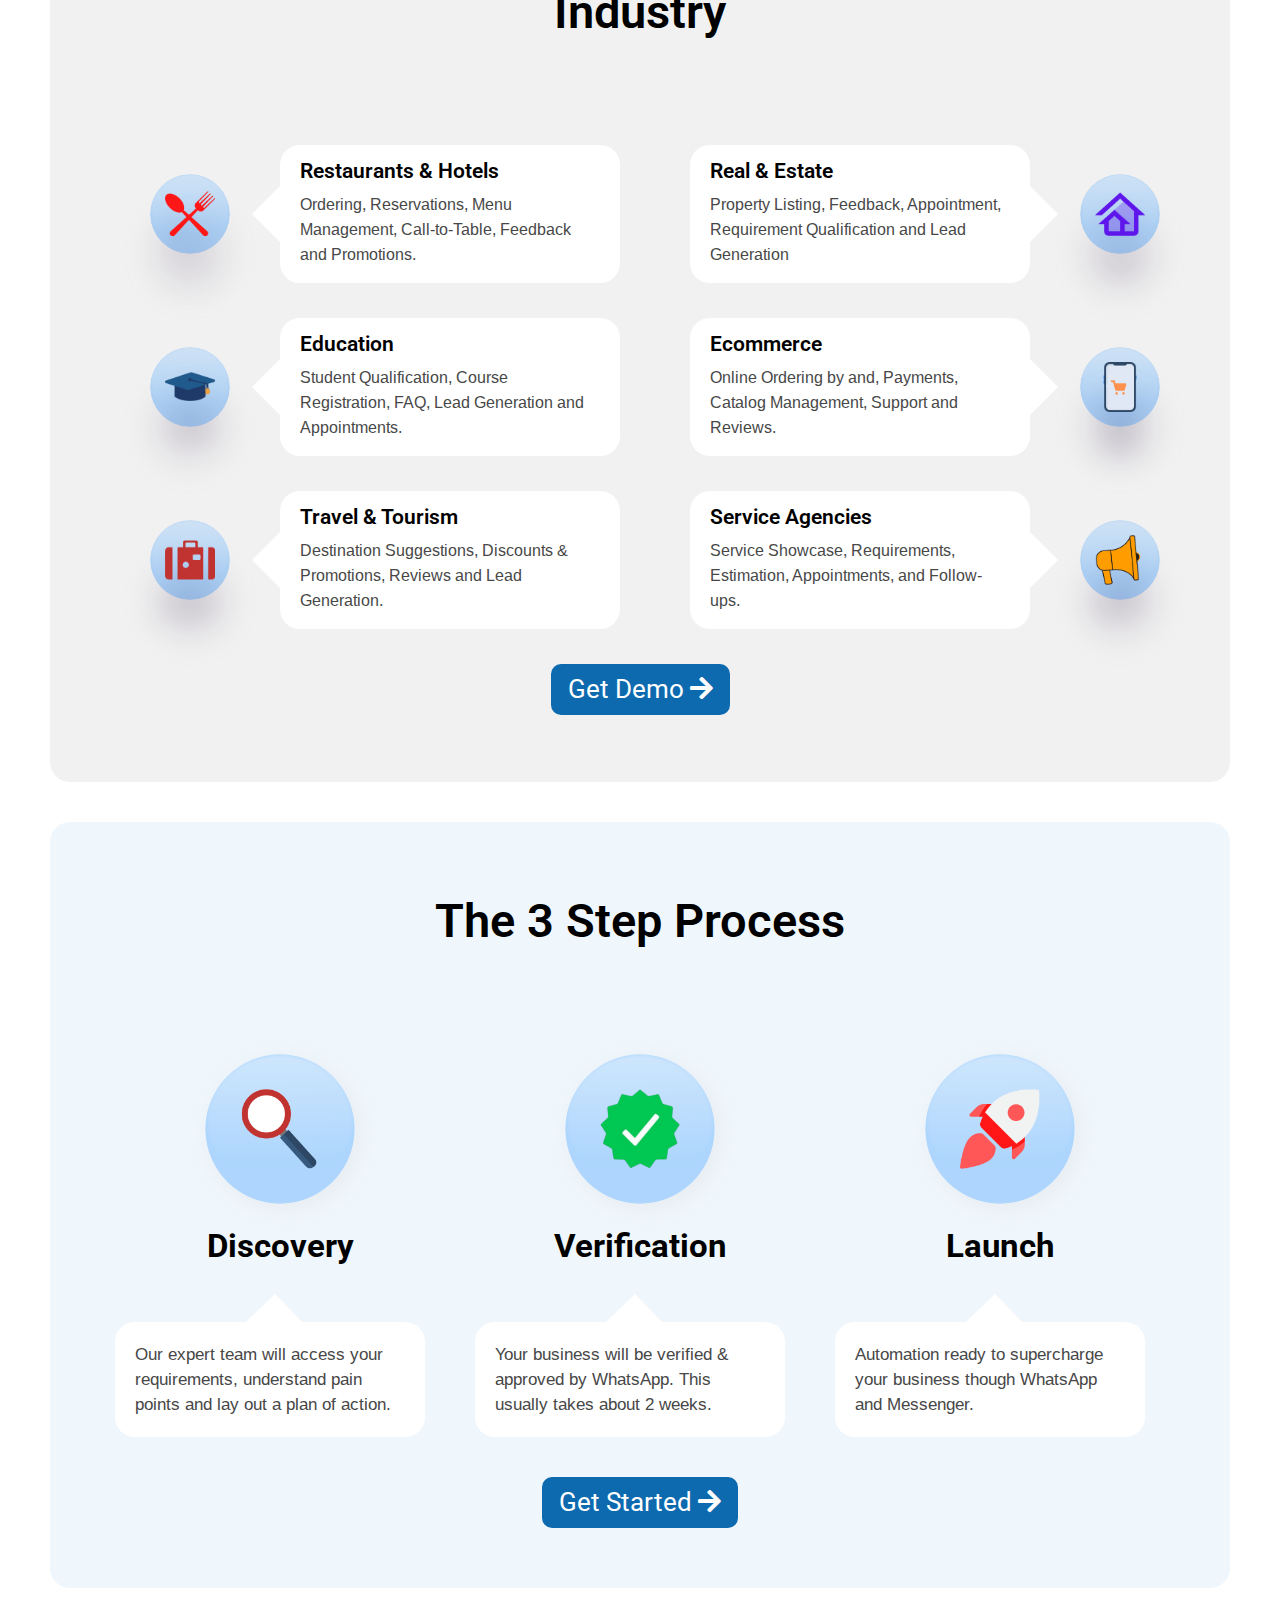
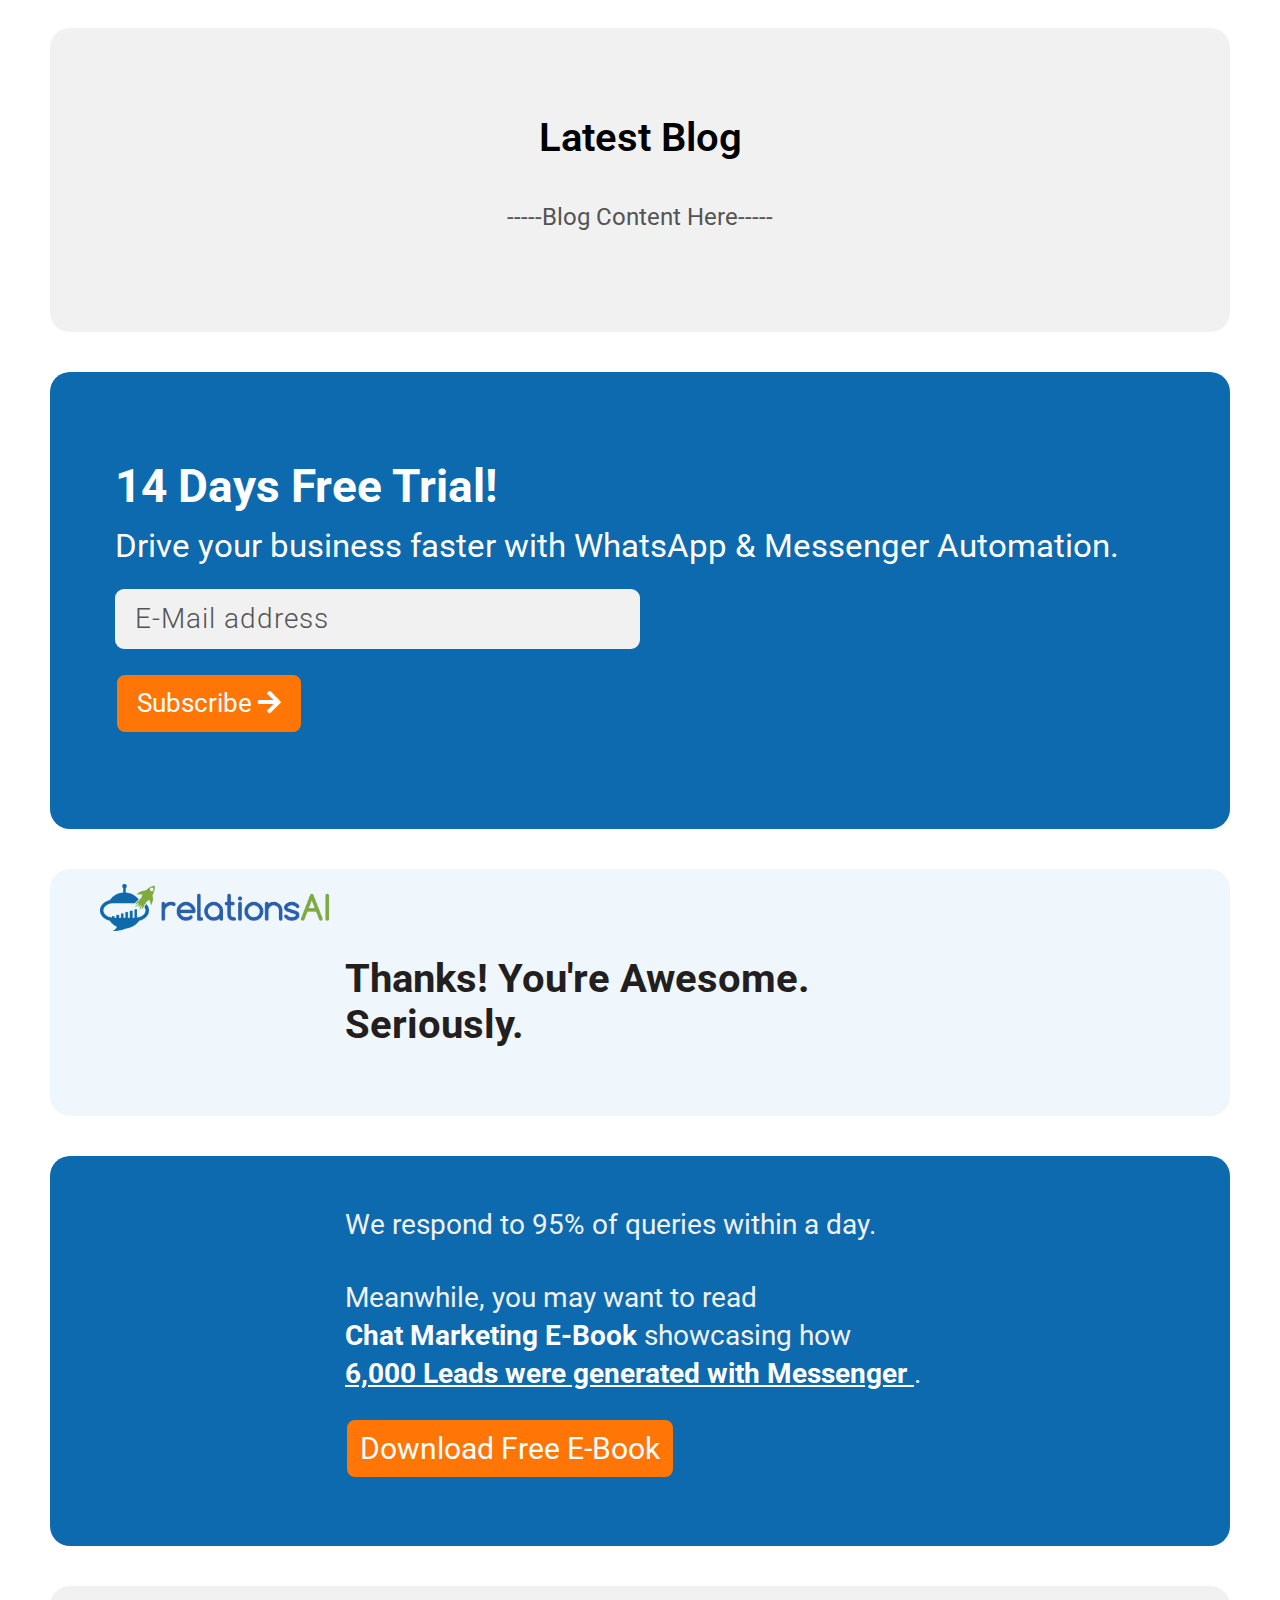
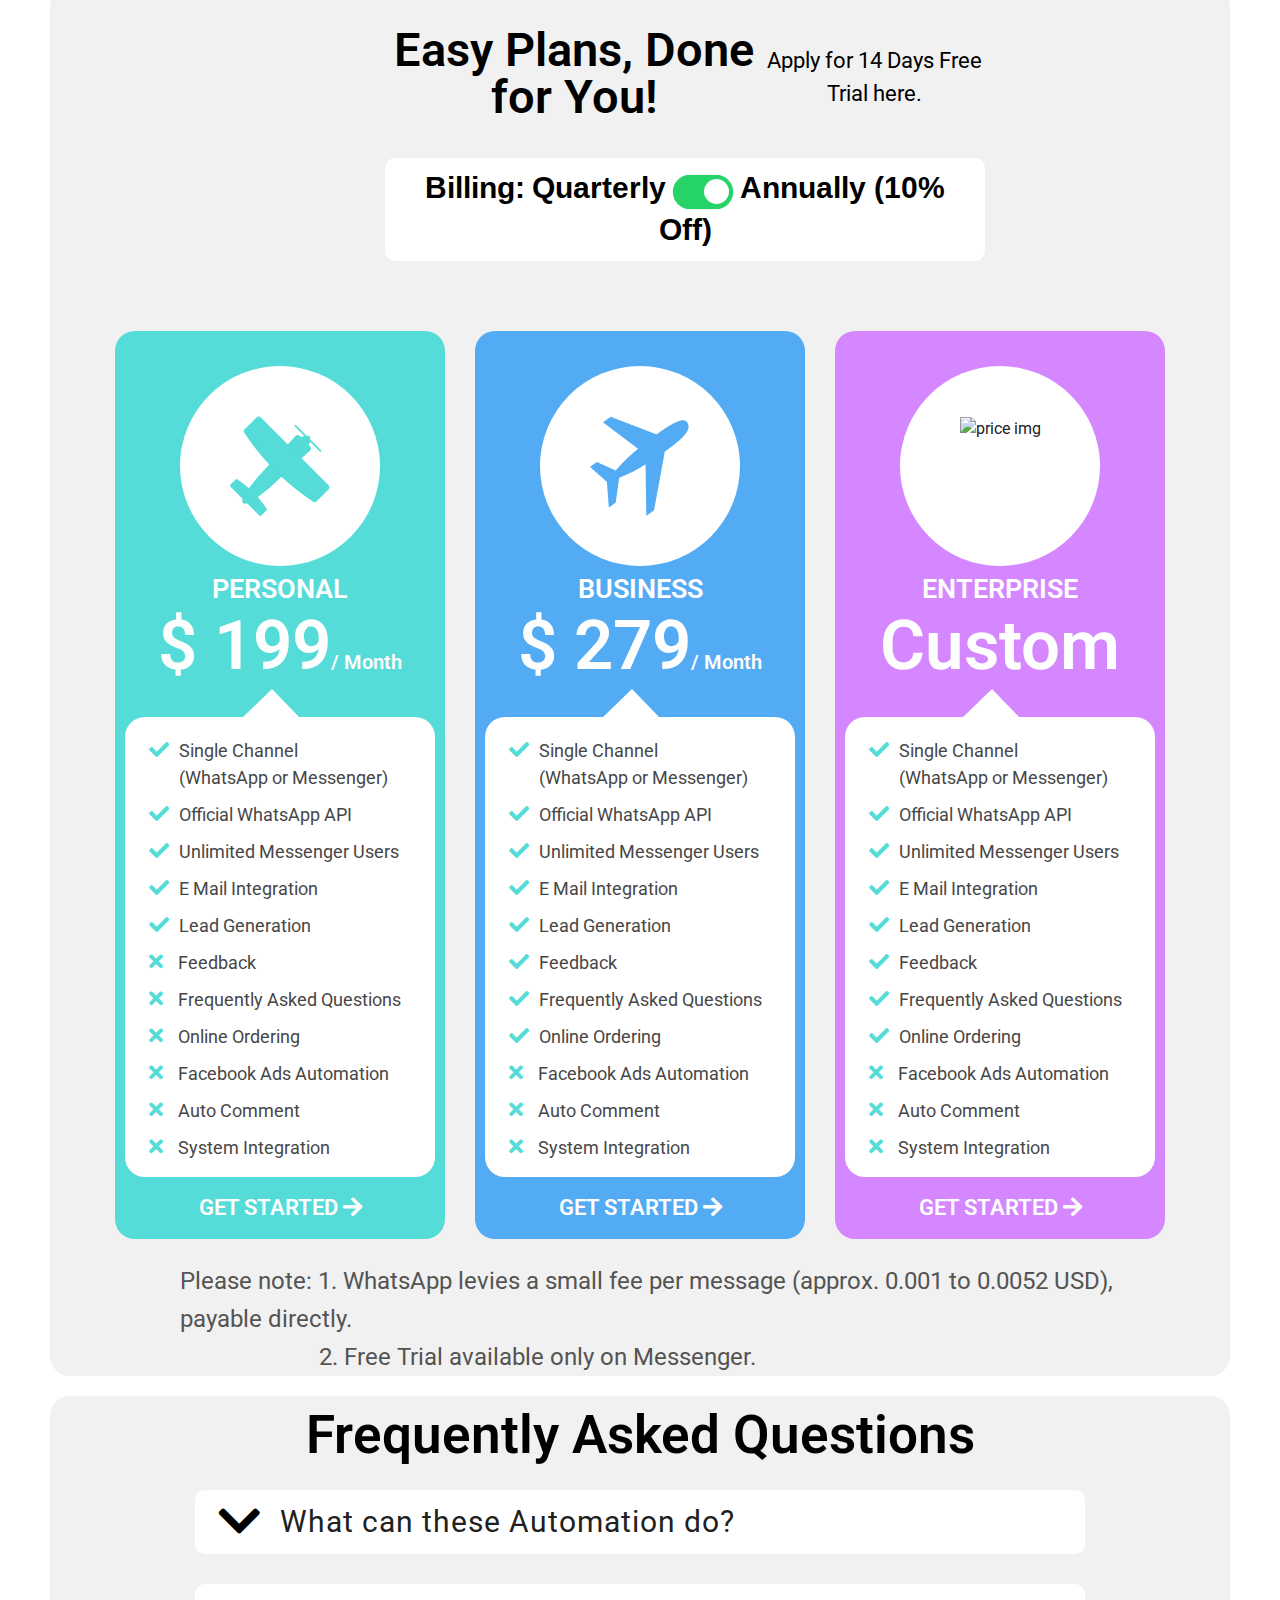
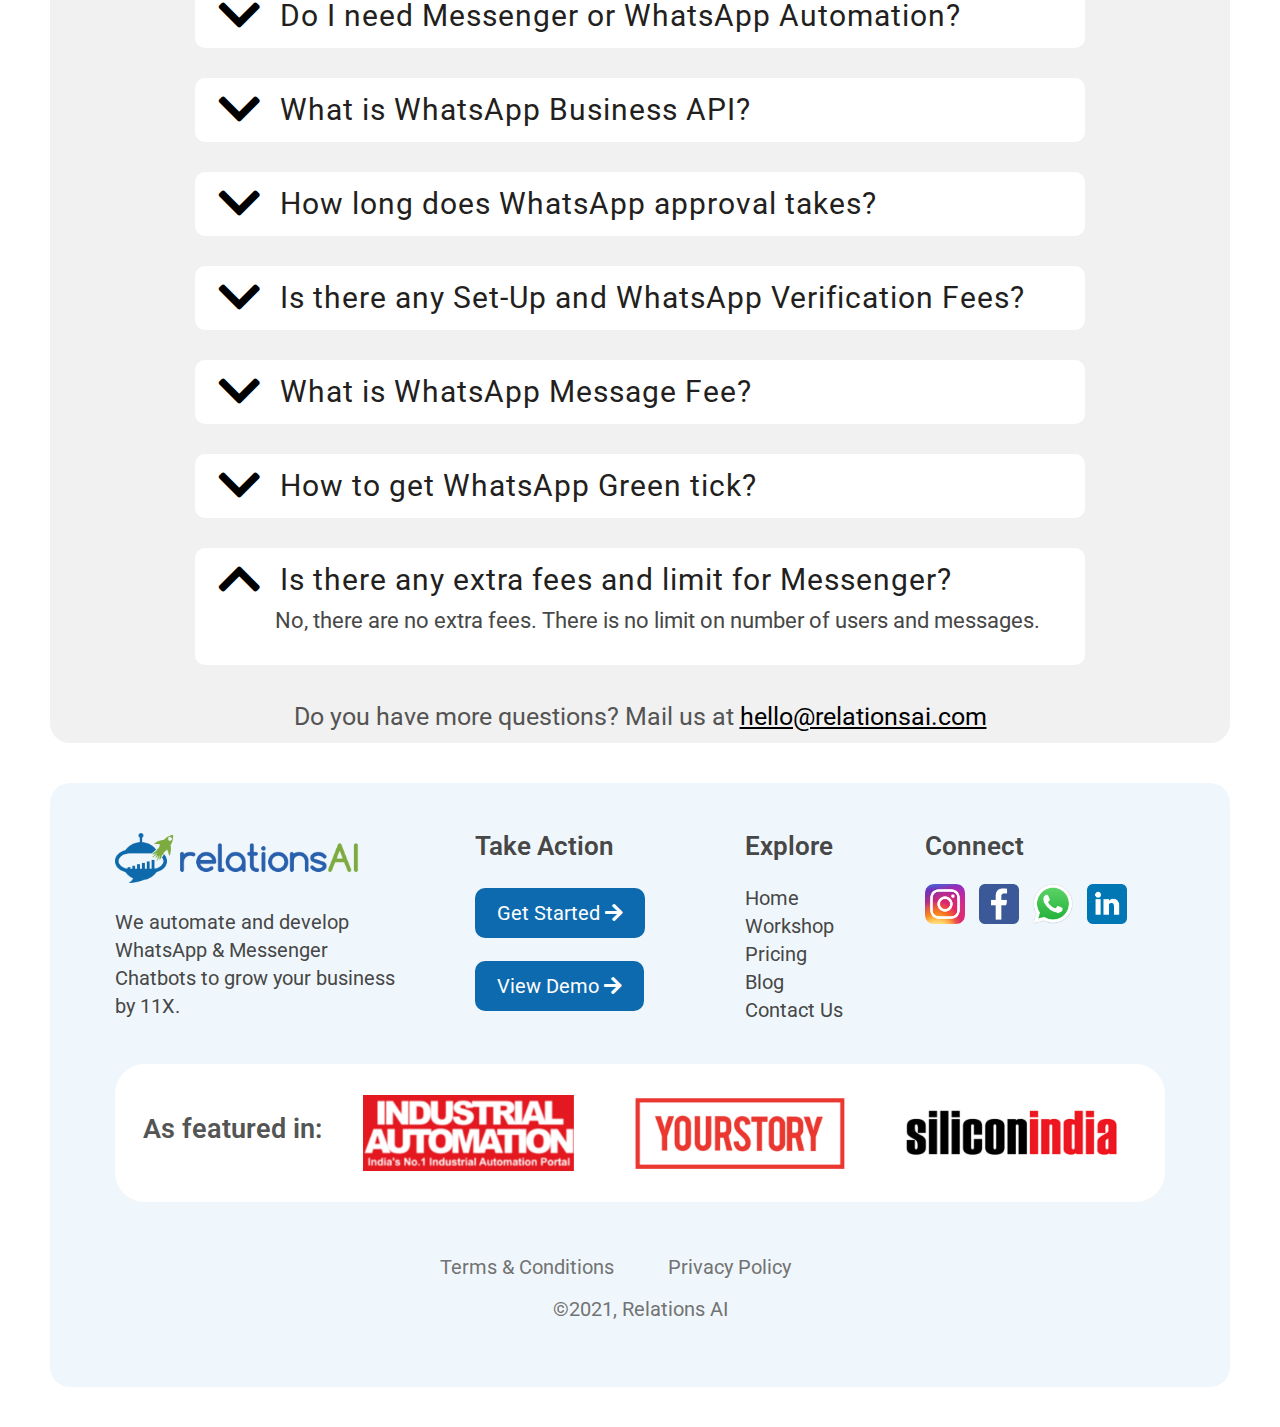
==== commit e1899521: "updated" ====
--- a/index.html
+++ b/index.html
@@ -17,7 +17,7 @@
     <link rel="stylesheet" href="css/owl.carousel.min.css">
     <link rel="stylesheet" href="https://cdnjs.cloudflare.com/ajax/libs/font-awesome/5.15.2/css/all.min.css" />
     <link rel="stylesheet" href="css/style.css">
-    <link rel="stylesheet" href="css/style.css">
+    <link rel="stylesheet" href="css/pricing.css">
     <link rel="stylesheet" href="css/responsive.css">
 </head>
 
@@ -55,13 +55,13 @@
                     <!-- links -->
                     <ul class="links">
                         <li class="m-top-responsive">
-                            <a href="#">Pricing</a>
+                            <a href="#pricing">Pricing</a>
                         </li>
                         <li>
                             <a href="#">workspace</a>
                         </li>
                         <li>
-                            <a href="#">Blog</a>
+                            <a href="#blog">Blog</a>
                         </li>
 
                         <a href="#" class="h-btn h-btn-svg text-white bg-blue mb-10 responsive-btn">Free Trial</a>
@@ -859,7 +859,7 @@
 
     <!--=============================================== BLOG AREA START ====================================================-->
 
-    <div class=" first-section blog-area bg-small-white pt-50">
+    <div class=" first-section blog-area bg-small-white pt-50" id="blog">
         <div class="container">
             <div class="row">
                 <div class="col-xl-12 ">
@@ -914,6 +914,459 @@
     </div>
 
     <!--=============================================== SUBSCRIBE AREA END ====================================================-->
+
+
+    <!-- thankyou-page-heading -->
+
+    <div class="first-section thankyou-page-heading">
+        <div class="thankyou-page-logo">
+            <img src="assets/img/Logo/Logo150ppi.png" alt="thanks logo">
+        </div>
+        <div class="thankyou-page-title">
+            <h2>Thanks! You're Awesome. <br> Seriously.</h2>
+        </div>
+    </div>
+
+
+    <!-- download-book-area-->
+
+    <div class="download-book-area first-section bg-small-blue  pt-50">
+        <div class="download-book-content">
+            <p>We respond to 95% of queries within a day.</p>
+            <p>Meanwhile, you may want to read <br> <a href="#" class="text-decoration-none"><strong>Chat Marketing E-Book</strong></a> showcasing how <br> <a href="#"><strong>6,000 Leads were generated with Messenger </strong></a>.</p>
+            <a href="#" class="h-btn h-btn-svg text-white orange-bg  subs-btn">Download Free E-Book </a>
+        </div>
+    </div>
+
+
+
+
+
+    
+    
+    <!-- price -->
+    
+    
+    
+    <div class="responsive-pricing-area responsive-price-title first-section bg-small-white">
+    <div class="section-title text-center">
+        <h1 class="mb-8"> Easy Plans, Done for You!</h1>
+        <span>Apply for 14 Days Free Trial <a href="#">here.</a></span>
+    </div>
+
+    <div class="price-tab text-center">
+
+        <h1><span>Billing:</span> 
+
+            <ul id="nav-tab" class="nav">
+                <li class="active"><a href="#home">Quarterly</a></li>
+                <li><a href="#profile">Annually (10% Off)</a></li>
+            </ul>
+
+        </h1>
+
+
+        <!-- responsivce tab -->
+        <!-- Tabs -->
+
+
+        <!-- Tab panes -->
+        <!--   <div class="tab-content">
+        <div class="tab-pane active" id="home">
+            <h4>Home Panel Content</h4>
+            <p>Lorem ipsum dolor sit amet consectetur adipisicing elit. Quidem iure quos cum, saepe reprehenderit minima quasi architecto numquam nesciunt dicta. Qui excepturi recusandae vitae maiores, inventore sequi? Rerum, odio omnis.</p>
+        </div>
+        <div class="tab-pane" id="profile">
+            <h4>Profile Panel</h4>
+            <p>Lorem ipsum dolor sit amet consectetur adipisicing elit. Quidem iure quos cum, saepe reprehenderit minima quasi architecto numquam nesciunt dicta. Qui excepturi recusandae vitae maiores, inventore sequi? Rerum, odio omnis. Lorem ipsum dolor sit amet consectetur adipisicing elit. Alias distinctio, tempora incidunt aliquid adipisci, minus rerum optio libero quae provident sed at dignissimos, quia nostrum! Fuga dolorum quia hic magni.</p>
+        </div>
+        <div class="tab-pane" id="messages">
+            <h4>Messages Panel</h4>
+            <p>Lorem ipsum dolor sit amet consectetur, adipisicing elit. Fugiat quos, at qui aspernatur minus animi hic sunt necessitatibus incidunt molestiae reprehenderit ratione neque odit ipsa. Nemo laborum consequatur adipisci beatae!</p>
+        </div>
+        <div class="tab-pane" id="settings">
+            <h4>Settings Panel</h4>
+            <p>Lorem ipsum dolor sit amet consectetur adipisicing elit. Minima possimus sed odit iste vitae, magnam amet illum laudantium ea! Fugiat consectetur consequuntur qui eos obcaecati sequi ipsam repellat vero voluptate.</p>
+        </div>
+    </div>-->
+
+    </div>
+
+    <div class="pricing-area  ">
+
+        <div class="responsive-price-card">
+            <div class="r-price-box mt-70">
+                <ul>
+                    <li> Single Channel <br> (WhatsApp or Messenger)</li>
+                    <li> Official WhatsApp API</li>
+                    <li> Unlimited Messenger Users</li>
+                    <li> E Mail Integration </li>
+                    <li> Lead Generation </li>
+                    <li> Feedback </li>
+                    <li> Frequently Asked Questions </li>
+                    <li> Online Ordering</li>
+                    <li> Facebook Ads Automation</li>
+                    <li> Auto Comment</li>
+                    <li> System Integration</li>
+                </ul>
+            </div>
+        </div>
+
+        <div class="price-box price-1-bg mt-30">
+            <div class="price-header text-center">
+                <div class="price-header-thumb">
+                    <img src="assets/img/price/price-1.png" alt="">
+                </div>
+                <h3>Personal</h3>
+                <h2> $ 199<span class="sep">/ </span><span>Mo</span></h2>
+            </div>
+
+            <div class="price-responsive-item">
+                <ul>
+                    <li class="mb-35"> <i class="fas fa-check"></i> </li>
+                    <li><i class="fas fa-check"></i> </li>
+                    <li><i class="fas fa-check"></i></li>
+                    <li><i class="fas fa-check"></i> </li>
+                    <li><i class="fas fa-check"></i> </li>
+                    <li><i class="fas fa-times"></i></li>
+                    <li><i class="fas fa-times"></i> </li>
+                    <li><i class="fas fa-times"></i> </li>
+                    <li><i class="fas fa-times"></i></li>
+                    <li><i class="fas fa-times"></i></li>
+                    <li><i class="fas fa-times"></i> </li>
+                </ul>
+            </div>
+        </div>
+
+        <div class="price-box price-2-bg mt-30">
+            <div class="price-header text-center">
+                <div class="price-header-thumb">
+                    <img src="assets/img/price/price-1.png" alt="">
+                </div>
+                <h3>BUSINESS</h3>
+                <h2> $ 279<span class="sep">/ </span><span>Mo</span></h2>
+            </div>
+
+            <div class="price-responsive-item">
+                <ul>
+                    <li class="mb-35"> <i class="fas fa-check"></i> </li>
+                    <li><i class="fas fa-check"></i> </li>
+                    <li><i class="fas fa-check"></i></li>
+                    <li><i class="fas fa-check"></i> </li>
+                    <li><i class="fas fa-check"></i> </li>
+                    <li><i class="fas fa-times"></i></li>
+                    <li><i class="fas fa-times"></i> </li>
+                    <li><i class="fas fa-times"></i> </li>
+                    <li><i class="fas fa-times"></i></li>
+                    <li><i class="fas fa-times"></i></li>
+                    <li><i class="fas fa-times"></i> </li>
+                </ul>
+            </div>
+        </div>
+
+        <div class="price-box price-3-bg mt-30">
+            <div class="price-header text-center">
+                <div class="price-header-thumb">
+                    <img src="assets/img/Elements/39.png" alt="">
+                </div>
+                <h3>ENTERPRISE</h3>
+                <h2> CUSTOM</h2>
+            </div>
+
+            <div class="price-responsive-item">
+                <ul>
+                    <li class="mb-35"> <i class="fas fa-check"></i> </li>
+                    <li><i class="fas fa-check"></i> </li>
+                    <li><i class="fas fa-check"></i></li>
+                    <li><i class="fas fa-check"></i> </li>
+                    <li><i class="fas fa-check"></i> </li>
+                    <li><i class="fas fa-times"></i></li>
+                    <li><i class="fas fa-times"></i> </li>
+                    <li><i class="fas fa-times"></i> </li>
+                    <li><i class="fas fa-times"></i></li>
+                    <li><i class="fas fa-times"></i></li>
+                    <li><i class="fas fa-times"></i> </li>
+                </ul>
+            </div>
+        </div>
+
+    </div>
+</div>
+
+<!--  <div class="pricing-bottom-text first-section bg-small-white">
+        <p>Please note: 1. WhatsApp levies a small fee per message (approx. 0.001 to 0.0052 USD), payable directly.</p>
+        <p>2. Free Trial available only on Messenger. </p>
+    </div>-->
+
+
+
+<!------ pricing area ------------------>
+
+
+<section class="first-section bg-small-white pricing-area" id="pricing">
+    <div class="container">
+        <div class="row">
+            <div class=" col-xl-7 col-lg-8 col-md-8 col-sm-12 offset-md-2 offset-lg-2 offset-xl-3">
+                <div class="section-title text-center">
+                    <h1 class="mb-8"> Easy Plans, Done for You!</h1>
+                    <span>Apply for 14 Days Free Trial <a href="#">here.</a></span>
+                </div>
+
+                <div class="price-tab text-center">
+
+                    <h1><span>Billing:</span> <span>Quarterly</span>
+                        <label class="switch"> <input type="checkbox" checked="">
+                            <span class="slider"></span>
+                        </label>
+                        <span>Annually (10% Off)</span>
+                    </h1>
+                </div>
+
+            </div>
+        </div>
+
+        <div class="row">
+
+
+            <div class="col-xl-4 col-md-6 col-sm-12 price-none">
+
+                <div class="price-box price-1-bg mt-70">
+                    <div class="price-header text-center">
+                        <div class="price-header-thumb">
+                            <img src="assets/img/price/price-1.png" alt="">
+                        </div>
+                        <h3>Personal</h3>
+                        <h2> $ 199<span class="sep">/ </span><span>Month</span></h2>
+                    </div>
+
+                    <div class="price-item-list price-arrow">
+                        <ul>
+                            <li> <i class="fas fa-check"></i> Single Channel <br> (WhatsApp or Messenger)</li>
+                            <li><i class="fas fa-check"></i> Official WhatsApp API</li>
+                            <li><i class="fas fa-check"></i> Unlimited Messenger Users</li>
+                            <li><i class="fas fa-check"></i> E Mail Integration </li>
+                            <li><i class="fas fa-check"></i> Lead Generation </li>
+                            <li><i class="fas fa-times"></i>Feedback </li>
+                            <li><i class="fas fa-times"></i> Frequently Asked Questions </li>
+                            <li><i class="fas fa-times"></i> Online Ordering</li>
+                            <li><i class="fas fa-times"></i> Facebook Ads Automation</li>
+                            <li><i class="fas fa-times"></i>Auto Comment</li>
+                            <li><i class="fas fa-times"></i> System Integration</li>
+                        </ul>
+                    </div>
+                    <div class="price-link text-center">
+                        <a href="#">Get started <i class="fas fa-arrow-right"></i></a>
+                    </div>
+                </div>
+
+            </div>
+
+
+            <div class="col-xl-4 col-md-6 col-sm-12 price-none">
+                <div class="price-box price-2-bg mt-70">
+                    <div class="price-header text-center">
+                        <div class="price-header-thumb">
+                            <img src="assets/img/price/price-2.png" alt="price img">
+                        </div>
+                        <h3>business</h3>
+                        <h2> $ 279<span class="sep">/ </span><span>Month</span></h2>
+                    </div>
+
+                    <div class="price-item-list price-arrow">
+                        <ul>
+                            <li> <i class="fas fa-check"></i> Single Channel <br> (WhatsApp or Messenger)</li>
+                            <li><i class="fas fa-check"></i> Official WhatsApp API</li>
+                            <li><i class="fas fa-check"></i> Unlimited Messenger Users</li>
+                            <li><i class="fas fa-check"></i> E Mail Integration </li>
+                            <li><i class="fas fa-check"></i> Lead Generation </li>
+                            <li><i class="fas fa-check"></i>Feedback </li>
+                            <li><i class="fas fa-check"></i> Frequently Asked Questions </li>
+                            <li><i class="fas fa-check"></i> Online Ordering</li>
+                            <li><i class="fas fa-times"></i> Facebook Ads Automation</li>
+                            <li><i class="fas fa-times"></i>Auto Comment</li>
+                            <li><i class="fas fa-times"></i> System Integration</li>
+                        </ul>
+                    </div>
+                    <div class="price-link text-center">
+                        <a href="#">Get started <i class="fas fa-arrow-right"></i></a>
+                    </div>
+                </div>
+            </div>
+
+
+            <div class="col-xl-4 col-md-6 col-sm-12 price-none">
+                <div class="price-box price-3-bg mt-70">
+                    <div class="price-header text-center">
+                        <div class="price-header-thumb  rotate-img">
+                            <img src="assets/img/Elements/39.png" alt="price img">
+                        </div>
+                        <h3>enterprise</h3>
+                        <h2 class="text-transform-capitalize"> Custom</h2>
+                    </div>
+
+                    <div class="price-item-list price-arrow">
+                        <ul>
+                            <li> <i class="fas fa-check"></i> Single Channel <br> (WhatsApp or Messenger)</li>
+                            <li><i class="fas fa-check"></i> Official WhatsApp API</li>
+                            <li><i class="fas fa-check"></i> Unlimited Messenger Users</li>
+                            <li><i class="fas fa-check"></i> E Mail Integration </li>
+                            <li><i class="fas fa-check"></i> Lead Generation </li>
+                            <li><i class="fas fa-check"></i>Feedback </li>
+                            <li><i class="fas fa-check"></i> Frequently Asked Questions </li>
+                            <li><i class="fas fa-check"></i> Online Ordering</li>
+                            <li><i class="fas fa-times"></i> Facebook Ads Automation</li>
+                            <li><i class="fas fa-times"></i>Auto Comment</li>
+                            <li><i class="fas fa-times"></i> System Integration</li>
+                        </ul>
+                    </div>
+
+                    <div class="price-link text-center">
+                        <a href="#">Get started <i class="fas fa-arrow-right"></i></a>
+                    </div>
+
+
+                </div>
+            </div>
+        </div>
+
+        <div class="pricing-bottom-text">
+            <p>Please note: 1. WhatsApp levies a small fee per message (approx. 0.001 to 0.0052 USD), payable directly.</p>
+            <p>2. Free Trial available only on Messenger. </p>
+        </div>
+    </div>
+</section>
+
+<!-- =======================================================  PRICING AREA END ====================================================== -->
+
+
+
+
+<!-- ==================================== FREEQUENTLY AREA START ======================================= -->
+
+<div class="first-section freequently-bg freequently-question-area">
+    <div class="container">
+        <div class="row">
+            <div class=" col-xl-12">
+                <div class="section-title text-center">
+                    <h1 class="mb-8">Frequently Asked Questions</h1>
+                </div>
+            </div>
+        </div>
+
+        <div class="row">
+            <div class="col-xl-12">
+                <div class="accordian">
+                    <div class="accrodion-card">
+                        <div class="accordion-card-header">
+                            <h3>What can these Automation do?</h3>
+                            <span class="fas fa-chevron-down"></span>
+                        </div>
+                        <div class="accordion-card-body active">
+                            <p>Lorem ipsum dolor sit amet, consectetur adipisicing elit, sed do eiusmod
+                                tempor incididunt ut labore et dolore magna aliqua. Ut enim ad minim veniamLorem ipsum dolor sit amet, consectetur adipisicing elit, sed do eiusmod
+                                tempor incididunt ut labore et dolore magna aliqua. Ut enim ad minim veniam</p>
+                        </div>
+                    </div>
+
+                    <div class="accrodion-card">
+                        <div class="accordion-card-header">
+                            <h3>Do I need Messenger or WhatsApp Automation? </h3>
+                            <span class="fas fa-chevron-down"></span>
+                        </div>
+                        <div class="accordion-card-body">
+                            <p>Lorem ipsum dolor sit amet, consectetur adipisicing elit, sed do eiusmod
+                                tempor incididunt ut labore et dolore magna aliqua. Ut enim ad minim veniamLorem ipsum dolor sit amet, consectetur adipisicing elit, sed do eiusmod
+                                tempor incididunt ut labore et dolore magna aliqua. Ut enim ad minim veniam</p>
+                        </div>
+                    </div>
+
+                    <div class="accrodion-card">
+                        <div class="accordion-card-header">
+                            <h3>What is WhatsApp Business API? </h3>
+                            <span class="fas fa-chevron-down"></span>
+                        </div>
+                        <div class="accordion-card-body">
+                            <p>Lorem ipsum dolor sit amet, consectetur adipisicing elit, sed do eiusmod
+                                tempor incididunt ut labore et dolore magna aliqua. Ut enim ad minim veniamLorem ipsum dolor sit amet, consectetur adipisicing elit, sed do eiusmod
+                                tempor incididunt ut labore et dolore magna aliqua. Ut enim ad minim veniam</p>
+                        </div>
+                    </div>
+
+                    <div class="accrodion-card">
+                        <div class="accordion-card-header">
+                            <h3>How long does WhatsApp approval takes?</h3>
+                            <span class="fas fa-chevron-down"></span>
+                        </div>
+                        <div class="accordion-card-body">
+                            <p>Lorem ipsum dolor sit amet, consectetur adipisicing elit, sed do eiusmod
+                                tempor incididunt ut labore et dolore magna aliqua. Ut enim ad minim veniamLorem ipsum dolor sit amet, consectetur adipisicing elit, sed do eiusmod
+                                tempor incididunt ut labore et dolore magna aliqua. Ut enim ad minim veniam</p>
+                        </div>
+                    </div>
+
+
+                    <div class="accrodion-card">
+                        <div class="accordion-card-header">
+                            <h3>Is there any Set-Up and WhatsApp Verification Fees?</h3>
+                            <span class="fas fa-chevron-down"></span>
+                        </div>
+                        <div class="accordion-card-body">
+                            <p>Lorem ipsum dolor sit amet, consectetur adipisicing elit, sed do eiusmod
+                                tempor incididunt ut labore et dolore magna aliqua. Ut enim ad minim veniamLorem ipsum dolor sit amet, consectetur adipisicing elit, sed do eiusmod
+                                tempor incididunt ut labore et dolore magna aliqua. Ut enim ad minim veniam</p>
+                        </div>
+                    </div>
+
+
+                    <div class="accrodion-card">
+                        <div class="accordion-card-header">
+                            <h3>What is WhatsApp Message Fee?</h3>
+                            <span class="fas fa-chevron-down"></span>
+                        </div>
+                        <div class="accordion-card-body">
+                            <p>Lorem ipsum dolor sit amet, consectetur adipisicing elit, sed do eiusmod
+                                tempor incididunt ut labore et dolore magna aliqua. Ut enim ad minim veniamLorem ipsum dolor sit amet, consectetur adipisicing elit, sed do eiusmod
+                                tempor incididunt ut labore et dolore magna aliqua. Ut enim ad minim veniam</p>
+                        </div>
+                    </div>
+
+
+                    <div class="accrodion-card">
+                        <div class="accordion-card-header">
+                            <h3> How to get WhatsApp Green tick?</h3>
+                            <span class="fas fa-chevron-down"></span>
+                        </div>
+                        <div class="accordion-card-body">
+                            <p>Lorem ipsum dolor sit amet, consectetur adipisicing elit, sed do eiusmod
+                                tempor incididunt ut labore et dolore magna aliqua. Ut enim ad minim veniamLorem ipsum dolor sit amet, consectetur adipisicing elit, sed do eiusmod
+                                tempor incididunt ut labore et dolore magna aliqua. Ut enim ad minim veniam</p>
+                        </div>
+                    </div>
+
+
+                    <div class="accrodion-card">
+                        <div class="accordion-card-header">
+                            <h3> Is there any extra fees and limit for Messenger? </h3>
+                            <span class="fas fa-chevron-up"></span>
+                        </div>
+                        <div class="accordion-card-body">
+                            <p>No, there are no extra fees. There is no limit on number of users and messages.</p>
+                        </div>
+                    </div>
+
+                </div>
+
+            </div>
+
+            <div class="accordion-bottom-text">
+                <p> Do you have more questions? Mail us at <a href="#">hello@relationsai.com</a></p>
+            </div>
+        </div>
+    </div>
+</div>
+
+<!-- =======================================================  FREEQUENTLY AREA END ====================================================== -->
+
 
 
 
@@ -1049,15 +1502,58 @@
 
 
 
-
-
-
     <!-- All JS here -->
     <script src="js/jquery.min.js"></script>
     <script src="js/popper.min.js"></script>
     <script src="js/bootstrap.min.js"></script>
     <script src="js/owl.carousel.min.js"></script>
     <script src="js/main.js"></script>
+    
+    
+    <script> 
+        /* Accordion js */
+        $(document).ready(function() {
+            $(".accordion-card-header").click(function() {
+                // self clicking close
+                if ($(this).next(".accordion-card-body").hasClass("active")) {
+                    $(this).next(".accordion-card-body").removeClass("active").slideUp()
+                    $(this).children("span").removeClass("fa-chevron-up").addClass("fa-chevron-down")
+                } else {
+                    $(".accrodion-card .accordion-card-body").removeClass("active").slideUp()
+                    $(".accrodion-card  .accordion-card-header span").removeClass("fa-chevron-up").addClass("fa-chevron-down");
+                    $(this).next(".accordion-card-body").addClass("active").slideDown()
+                    $(this).children("span").removeClass("fa-chevron-down").addClass("fa-chevron-up")
+                }
+            })
+        });
+
+
+        function onTabClick(event) {
+            let activeTabs = document.querySelectorAll('.active');
+
+            // deactivate existing active tab and panel
+            // for( let i = 0; i < activeTabs.length; i++) {
+            //   activeTabs[i].className = activeTabs[i].className.replace('active', '');
+            // }
+
+            activeTabs.forEach(function(tab) {
+                tab.className = tab.className.replace('active', '');
+            });
+
+            // activate new tab and panel
+            event.target.parentElement.className += ' active';
+            document.getElementById(event.target.href.split('#')[1]).className += ' active';
+        }
+
+        const element = document.getElementById('nav-tab');
+
+        element.addEventListener('click', onTabClick, false);
+
+    </script>
+    
+    
+    
+    
 </body>
 
 </html>
--- a/css/style.css
+++ b/css/style.css
@@ -1800,31 +1800,9 @@
 }
 
 
-.email-close-btn:hover {
-    cursor: pointer;
-}
-
-
-
-
-
-
 /* email modal */
 
-
-
-
-
-
-
-
-
-
-
-
-
-
-
+/*
 
 #email-modal {
     border-radius: 60px;
@@ -1832,13 +1810,29 @@
     margin-top: -212px;
     display: none;
 }
+*/
+
+#email-modal {
+    border-radius: 60px;
+    position: fixed;
+    z-index: 99999;
+    top: 50%;
+    left: 50%; 
+    transform: translateX(-50%) translateY(-50%);
+    display: none;
+    background: rgb(13, 106, 175) !important;
+}
 
 span.email-close-btn {
     position: absolute;
-    right: 32%;
+    right: 6%;
     top: 12px;
     font-size: 70px;
     color: #fff;
+}
+
+.email-close-btn:hover {
+    cursor: pointer;
 }
 
 .email-modal .learn-how {
@@ -1851,13 +1845,14 @@
     margin-bottom: 20px;
 }
 
+
 .email-modal-content {
-    background: #4f14a5;
     border-radius: 10px;
-    padding: 20px 200px 60px 50px;
-    width: 70%;
+    padding: 20px 50px 60px 50px;
     display: block;
-}
+    max-width: 750px;
+}
+
 
 .email-modal-content .h-btn {
     outline: none;
@@ -1911,16 +1906,12 @@
 }
 
 
-
-
-
-
 /* thankyou modal */
 
 
 #thankyou-modal {
-	position: relative;
-	margin-top: -391px;
+    position: relative;
+    margin-top: -391px;
     display: none;
 }
 
@@ -1933,10 +1924,10 @@
 }
 
 .thankyou-modal-content p {
-	color: #f9f9f9;
-	font-size: 28px;
-	font-weight: 400;
-	line-height: 1.3;
+    color: #f9f9f9;
+    font-size: 28px;
+    font-weight: 400;
+    line-height: 1.3;
 }
 
 .thankyou-modal-content {
@@ -1946,17 +1937,231 @@
 }
 
 .thankyou-close-btn {
-	position: absolute;
-	right: 44%;
-	top: -25px;
-	font-size: 80px;
-	color: #fff;
-}
+    position: absolute;
+    right: 44%;
+    top: -25px;
+    font-size: 80px;
+    color: #fff;
+}
+
 .thankyou-close-btn:hover {
-	cursor: pointer;
-}
-
-
-
-
-
+    cursor: pointer;
+}
+
+
+
+
+
+
+
+
+   /*================= THANK YOU PAGE  CSS START =============================*/
+
+
+
+        .thankyou-page-heading {
+            padding: 25px 30px 31px 55px;
+        }
+
+        .thankyou-page-logo {
+            margin-bottom: 25px;
+        }
+
+        .thankyou-page-logo img {
+            height: 47px;
+        }
+
+        .thankyou-page-title {
+            padding-left: 245px;
+        }
+
+        .thankyou-page-title h2 {
+            font-size: 40px;
+            line-height: 46px;
+            font-weight: bold;
+            color: #231f20;
+        }
+
+
+
+        /* download book area */
+
+        .download-book-content {
+            padding-left: 245px;
+        }
+
+
+        .download-book-content p:nth-child(1) {
+            color: #f1f1f1;
+            font-size: 28px;
+            line-height: 38px;
+            display: block;
+            padding-bottom: 35px;
+        }
+
+        .download-book-content p:nth-child(2) {
+            color: #f1f1f1;
+            font-size: 28px;
+            line-height: 38px;
+            display: block;
+            padding-bottom: 25px;
+        }
+
+        .download-book-content p:nth-child(2) a {
+            color: #fff;
+            text-decoration: underline;
+        }
+
+        /* .download-book-content .subs-btn {
+            padding: 9px 20px;
+            font-size: 50px;
+        }
+*/
+        .download-book-content .subs-btn {
+            font-size: 30px;
+            padding: 6px 13px !important;
+        }
+
+        .download-book-area {
+            margin: 40px 50px;
+            padding: 15px 50px 45px;
+        }
+
+        .download-book-area a.text-decoration-none {
+            text-decoration: none !important;
+        }
+
+
+
+
+        /*================= THANK YOU PAGE RESPONSIVE CSS START =============================*/
+
+        /* X Desktop devices 1199 - 1500 */
+        @media only screen and (min-width: 1199px) and (max-width: 1500px) {}
+
+        /* Medium devices 768 - 991 */
+        @media only screen and (min-width: 768px) and (max-width: 991px) {
+
+            .thankyou-page-title {
+                padding-left: 30px;
+            }
+
+            .download-book-content {
+                padding-left: 30px;
+            }
+
+        }
+
+
+        /*  Mobile devices 767 */
+        @media (max-width: 767px) {
+
+            /*common*/
+            .first-section {
+                margin: 15px 15px !important;
+            }
+
+
+            /* thankyou-page-heading */
+            .thankyou-page-title {
+                padding-left: 30px;
+            }
+
+            .thankyou-page-logo {
+                margin-bottom: 60px;
+            }
+
+            .thankyou-page-title h2 {
+                font-size: 38px;
+                line-height: 1.3;
+            }
+
+
+            /* Download  Book Area */
+
+            .download-book-content {
+                display: flex;
+                flex-wrap: wrap;
+                word-wrap: break-word;
+            }
+
+            .download-book-content {
+                padding-left: 30px;
+            }
+
+            .download-book-content p:nth-child(2) {
+                font-size: 28px;
+                line-height: 1.3;
+            }
+
+            .download-book-content p:nth-child(1) {
+                font-size: 28px;
+                line-height: 1.3;
+            }
+
+            .download-book-content .subs-btn {
+                padding: 6px 15px;
+                font-size: 30px;
+            }
+
+            .download-book-area.first-section.bg-small-blue.pt-50 {
+                padding: 50px;
+            }
+
+        }
+
+        /*mobile responsive */
+
+
+        @media (max-width: 575px) {
+
+            /*thankyou-page-heading*/
+            .first-section.thankyou-page-heading {
+                padding: 30px;
+            }
+
+            .thankyou-page-logo img {
+                height: 40px;
+            }
+
+            .thankyou-page-title h2 {
+                font-size: 37px;
+            }
+
+            /*download book area*/
+            .download-book-content .subs-btn {
+                padding: 4px 10px;
+                font-size: 20px;
+            }
+
+            .download-book-area.first-section.bg-small-blue.pt-50 {
+                padding: 30px;
+            }
+
+            .download-book-content .subs-btn {
+                padding: 5px 15px 6px 15px;
+                font-size: 17px;
+            }
+        }
+
+
+ /*================= THANK YOU PAGE RESPONSIVE CSS end =============================*/
+
+
+
+
+
+
+
+
+
+
+
+
+
+
+
+
+
+
+
--- a/css/pricing.css
+++ b/css/pricing.css
@@ -0,0 +1,1174 @@
+
+* {
+    margin: 0;
+    padding: 0;
+    -webkit-box-sizing: inherit;
+    box-sizing: inherit
+}
+
+body {
+    font-family: "Roboto", sans-serif;
+    font-size: 16px;
+    font-weight: normal;
+    -webkit-box-sizing: border-box;
+    box-sizing: border-box;
+}
+a,.btn,button,span,p,input,select,textarea,li,imm,*::after,*::before,.transition-3,h1,h2,h3,h4,h5,h6 {
+    -webkit-transition: all 0.3s ease-out 0s;
+    transition: all 0.3s ease-out 0s;
+}
+
+ul li {
+    list-style: none;
+}
+
+a {
+    text-decoration: none;
+    outline: none;
+}
+
+a:hover {
+    outline: none;
+    text-decoration: none;
+}
+
+/*----------------------------------------*/
+/*  COMMON CSS START
+/*----------------------------------------*/
+
+.box-4 {
+    padding-left: 4px !important;
+    padding-right: 4px !important;
+}
+
+.mt-70 {
+    margin-top: 70px;
+}
+
+.bg-small-white {
+    background-color: #f0f7fc;
+}
+
+.first-section {
+    border-radius: 20px;
+    padding: 15px 50px 60px;
+    margin-bottom: 55px;
+    background-color: #f0f7fc;
+}
+
+.first-section {
+    margin: 40px 50px;
+}
+
+.section-title {
+    margin-top: 25px;
+}
+
+.section-title h1 {
+    font-size: 47px;
+    margin: 0;
+    padding: 0;
+    display: -webkit-box;
+    display: -ms-flexbox;
+    display: flex;
+    -webkit-box-align: center;
+    -ms-flex-align: center;
+    align-items: center;
+    -webkit-box-pack: center;
+    -ms-flex-pack: center;
+    justify-content: center;
+    color: #000;
+    font-weight: 600;
+}
+
+.pricing-area .section-title span {
+    font-size: 22px;
+    color: #000;
+    font-family: "Roboto", sans-serif;
+}
+
+.responsive-price-title .section-title span {
+    font-size: 22px;
+    color: #000;
+    font-family: "Roboto", sans-serif;
+}
+
+/*----------------------------------------*/
+/*  PRICING SWITCH  CSS START
+/*----------------------------------------*/
+
+.mb-8 {
+    margin-bottom: 8px !important;
+}
+
+.price-tab {
+    background-color: #fff;
+    padding: 12px 10px 5px 10px;
+    border-radius: 10px;
+}
+
+.price-tab {
+    margin-top: 25px;
+}
+
+.price-tab h1 {
+    font-size: 30px;
+    color: #000;
+    font-family: "Roboto", sans-serif;
+    line-height: 1.2;
+}
+
+.price-tab h1 span {
+    font-family: "Arimo", sans-serif;
+}
+
+.pricing-area .price-tab .switch {
+    position: relative;
+    display: inline-block;
+    width: 60px;
+    height: 34px;
+    top: 5px;
+}
+
+.pricing-area .price-tab .slider {
+    background-color: #0080f7;
+    position: absolute;
+    top: 0;
+    left: 0;
+    bottom: 0;
+    right: 0;
+    border-radius: 35px;
+    cursor: pointer;
+    -webkit-transition: all .4s;
+    transition: all .4s;
+}
+
+.pricing-area .price-tab .switch input {
+    opacity: 0;
+    width: 0;
+    height: 0;
+}
+
+.pricing-area .price-tab .slider::before {
+    content: "";
+    width: 25px;
+    height: 25px;
+    background-color: #fff;
+    -webkit-transition: al .5s ease;
+    transition: al .5s ease;
+    border-radius: 50%;
+    position: absolute;
+    left: 5px;
+    bottom: 5px;
+}
+
+.pricing-area .price-tab input:checked + .slider {
+    background-color: #25d366;
+    -webkit-box-shadow: 0 0 1px #25d366;
+    box-shadow: 0 0 1px #25d366;
+}
+
+.pricing-area .price-tab input:checked + .slider:before {
+    -webkit-transform: translateX(26px);
+    transform: translateX(26px);
+}
+
+
+/*----------------------------------------*/
+/*  PRICING CSS  START
+/*----------------------------------------*/
+
+.price-box {
+    padding: 35px 5px 10px 5px;
+    border-radius: 20px;
+    -webkit-transition: all .2s linear;
+    transition: all .2s linear;
+
+}
+
+.first-section.bg-small-white.pricing-area {
+    padding-bottom: 0px;
+    margin-bottom: 20px;
+}
+
+.price-box:hover {
+    -webkit-transform: scale(1.03);
+    transform: scale(1.03);
+}
+
+.price-1-bg {
+    background-color: #55DCD8;
+}
+
+.price-2-bg {
+    background-color: #53ABF3;
+}
+
+.price-3-bg {
+    background-color: #D487FF;
+}
+
+.price-header-thumb {
+    padding: 50px;
+    background-color: #fff;
+    text-align: center;
+    margin: 0 auto;
+    width: 200px;
+    height: 200px;
+    border-radius: 50%;
+}
+
+.price-header-thumb img {
+    width: 100px;
+    height: 100px;
+}
+
+.price-header {
+    margin-bottom: 37px;
+}
+
+.price-header h3 {
+    font-size: 27px;
+    color: #fefefe;
+    text-transform: uppercase;
+    font-weight: 600;
+    margin-top: 10px;
+}
+
+.price-header h2 {
+    font-size: 69px;
+    color: #fefefe;
+    font-weight: 600;
+}
+
+.price-header h2 span {
+    font-size: 20px;
+    color: #fefefe;
+}
+
+.price-item-list {
+    background-color: #fff;
+    padding: 20px 24px 6px 24px;
+    border-radius: 20px;
+    position: relative;
+    margin: 5px;
+}
+
+.price-item-list ul li {
+    font-size: 18px;
+    color: #474747;
+    margin-bottom: 10px;
+    display: -webkit-box;
+    display: -ms-flexbox;
+    display: flex;
+}
+
+.price-item-list ul li i {
+    font-size: 20px;
+    color: rgba(85, 220, 216);
+    margin-right: 10px;
+    margin-top: 3px;
+}
+
+.price-item-list::after {
+    content: "";
+    position: absolute;
+    top: -58px;
+    -webkit-box-sizing: border-box;
+    box-sizing: border-box;
+    border-left: 30px solid transparent;
+    border-top: 30px solid transparent;
+    border-bottom: 30px solid transparent;
+    border-right: 30px solid transparent;
+    -webkit-transform: rotate(91deg);
+    transform: rotate(91deg);
+}
+
+.price-item-list.price-arrow::after {
+    right: 43%;
+    border-right: 30px solid #fff !important;
+}
+
+.price-link {
+    padding: 9px 0 5px 0;
+}
+
+.price-link a {
+    font-size: 22px;
+    color: #fefefe;
+    text-transform: uppercase;
+    font-weight: 600;
+}
+
+.price-link a:hover {
+    background: #fff;
+    padding: 10px 20px;
+    border-radius: 30px;
+    color: #474747;
+}
+
+.price-box i.fas.fa-times {
+    margin-right: 15px;
+}
+
+.mt-30 {
+    margin-top: 30px;
+}
+
+/* PRICE BOTTOM TEXT*/
+
+.pricing-bottom-text {
+    margin: 0 auto;
+    text-align: left;
+    margin-top: 23px;
+}
+
+.pricing-bottom-text p {
+    color: #545454;
+    font-size: 24px;
+    line-height: 38px;
+    word-break: break-word;
+}
+
+.pricing-bottom-text p:first-child {
+    padding-left: 65px;
+    margin: 0;
+}
+
+.pricing-bottom-text p:last-child {
+    padding-left: 204px;
+}
+
+
+/*----------------------------------------*/
+/*  PRICING CSS RESPONSIVE CSS START 
+/*----------------------------------------*/
+
+@media (min-width: 1600px) {
+    .container {
+        max-width: 1320px !important;
+    }
+}
+
+@media (min-width: 1400px) {
+    .container {
+        max-width: 1230px;
+    }
+}
+
+@media (min-width: 1400px) {
+
+    .first-section .bg-small-white .pricing-area .container {
+        max-width: 1230px;
+    }
+
+}
+
+/* laptop devices 1200 - 1600 */
+@media only screen and (min-width: 1200px) and (max-width: 1500px) {}
+
+/* Medium devices 768 - 991 */
+@media only screen and (min-width: 768px) and (max-width: 991px) {
+
+    .responsive-price-title.first-section.bg-small-white .section-title {
+        margin: 0 auto;
+        max-width: 400px;
+    }
+
+    /*price Switch tab Responsive css*/
+    .responsive-pricing-area ul#nav-tab {
+        float: right;
+    }
+
+    .responsive-pricing-area .price-tab {
+        margin-top: 40px !important;
+        max-width: 560px;
+        margin: 0 auto;
+        padding: 17px 0 9px 0;
+    }
+
+    .responsive-pricing-area ul#nav-tab li {
+        margin-right: 10px;
+    }
+
+    .responsive-pricing-area .price-tab ul li a {
+        text-decoration: none;
+        color: #000;
+        padding: 8px;
+        -webkit-transition: all 0.1s ease-in-out;
+        transition: all 0.1s ease-in-out;
+        border-radius: 10px;
+    }
+
+    .responsive-pricing-area .price-tab .nav .active a {
+        background-color: #0D6AAF;
+        color: #fff;
+    }
+
+    .responsive-pricing-area .price-tab .nav .active a:hover {}
+
+    .responsive-pricing-area .price-tab .tab-pane {
+        display: none;
+    }
+
+    .price-tab .tab-pane.active {
+        display: block;
+    }
+
+    .price-tab h1 span:nth-child(2) {
+        margin-left: 20px;
+    }
+
+   /*price item*/
+
+    .price-item-list ul li {
+        font-size: 16px;
+    }
+
+    .price-item-list.price-arrow::after {
+        right: 39%;
+        top: -11%;
+    }
+
+    .price-responsive-item ul li i {
+        font-size: 35px;
+        color: #fff;
+        margin-right: 10px;
+        margin-top: 3px;
+        margin-bottom: 25px;
+    }
+    .price-responsive-item ul li {
+        text-align: center;
+        display: block;
+    }
+
+    .r-price-box ul li {
+        font-size: 20px;
+        margin-bottom: 40px;
+        color: #474747;
+    }
+
+    .price-header {
+        margin-bottom: 0;
+        margin-top: -10px;
+    }
+
+    .first-section.bg-small-white.pricing-area {
+        padding-bottom: 80px;
+    }
+
+    .price-header h2 {
+        font-size: 28px;
+    }
+
+    .price-header h3 {
+        font-size: 20px;
+    }
+
+    .price-header-thumb {
+        padding: 50px;
+        background-color: #fff;
+        text-align: center;
+        margin: 0 auto;
+        width: 100px;
+        height: 100px;
+        border-radius: 50%;
+    }
+
+    .price-header-thumb img {
+        width: 50px;
+        height: 50px;
+        text-align: center;
+        margin: 0 auto;
+    }
+
+    .price-header-thumb {
+        padding: 0;
+        width: 90px;
+        height: 90px;
+        border-radius: 50%;
+        display: -webkit-box;
+        display: -ms-flexbox;
+        display: flex;
+        -webkit-box-pack: center;
+        -ms-flex-pack: center;
+        justify-content: center;
+        -webkit-box-align: center;
+        -ms-flex-align: center;
+        align-items: center;
+    }
+
+    .first-section {
+        margin: 15px;
+        padding: 5px;
+    }
+
+    /* */
+    .r-price-box {
+        margin-top: 214px !important;
+        display: block;
+    }
+
+    .pricing-area {
+        display: -webkit-box;
+        display: -ms-flexbox;
+        display: flex !important;
+        -webkit-box-align: center;
+        -ms-flex-align: center;
+        align-items: center;
+        -webkit-box-pack: center;
+        -ms-flex-pack: center;
+        justify-content: center;
+        gap: 10px;
+    }
+
+    .price-box {
+        padding: 35px 5px 0px 5px;
+    }
+
+    .r-price-box ul li {
+        font-size: 25px;
+        margin-bottom: 26px;
+        color: #474747;
+        display: block;
+    }
+
+    .price-responsive-item ul li i {
+        font-size: 35px;
+        color: #fff;
+        margin-right: 10px;
+        margin-top: 3px;
+        margin-bottom: 25px;
+    }
+
+    .mb-35 {
+        margin-bottom: 35px;
+    }
+    
+}
+
+.responsive-pricing-area {
+    display: none;
+}
+
+@media (max-width: 991px) {
+    .responsive-pricing-area {
+        display: block;
+        padding: 60px 0 60px 0 !important;
+    }
+
+    section.first-section.bg-small-white.pricing-area {
+        display: none !important;
+    }
+}
+
+
+@media (max-width: 767px) {
+
+    /*  Price css */
+    .price-box {
+        padding: 35px 5px 0px 5px;
+        margin-bottom: 30px;
+        max-width: 100px;
+    }
+
+    .price-header h3 {
+        font-size: 15px;
+        margin-bottom: 15px;
+    }
+
+    .price-header h2 {
+        font-size: 19px;
+        margin-bottom: 15px;
+    }
+
+    .r-price-box {
+        margin-top: 234px !important;
+        display: block;
+    }
+
+    .pricing-area {
+        display: -webkit-box;
+        display: -ms-flexbox;
+        display: flex;
+        -webkit-box-align: center;
+        -ms-flex-align: center;
+        align-items: center;
+        -webkit-box-pack: center;
+        -ms-flex-pack: center;
+        justify-content: center;
+        gap: 10px;
+    }
+
+    .r-price-box ul li {
+        font-size: 17px;
+        margin-bottom: 38px;
+        color: #474747;
+        display: block;
+    }
+
+    .price-responsive-item ul li i {
+        font-size: 35px;
+        color: #fff;
+        margin-right: 10px;
+        margin-top: 3px;
+        margin-bottom: 25px;
+    }
+
+    .mb-35 {
+        margin-bottom: 25px;
+    }
+
+    .price-header-thumb {
+        padding: 50px;
+        background-color: #fff;
+        text-align: center;
+        margin: 0 auto;
+        width: 100px;
+        height: 100px;
+        border-radius: 50%;
+    }
+
+    .price-header-thumb img {
+        width: 50px;
+        height: 50px;
+        text-align: center;
+        margin: 0 auto;
+    }
+
+    .price-header-thumb {
+        padding: 0;
+        width: 90px;
+        height: 90px;
+        border-radius: 50%;
+        display: -webkit-box;
+        display: -ms-flexbox;
+        display: flex;
+        -webkit-box-pack: center;
+        -ms-flex-pack: center;
+        justify-content: center;
+        -webkit-box-align: center;
+        -ms-flex-align: center;
+        align-items: center;
+    }
+
+    .first-section {
+        margin: 15px;
+        padding: 0px;
+    }
+
+    .price-responsive-item ul li {
+        text-align: center;
+        display: block;
+    }
+
+    .responsive-price-title.first-section.bg-small-white .section-title {
+        margin: 0 auto;
+        max-width: 400px;
+    }
+
+    /*price Switch tab Responsive css*/
+    .responsive-pricing-area ul#nav-tab {
+        float: right;
+    }
+
+    .responsive-pricing-area .price-tab {
+        margin-top: 40px !important;
+        max-width: 460px;
+        margin: 0 auto;
+        padding: 17px 0 9px 0;
+        -webkit-box-shadow:  0 3px 13px 0 rgb(0 11 40 / 8%);
+        box-shadow:  0 3px 13px 0 rgb(0 11 40 / 8%);
+    }
+
+    .responsive-pricing-area ul#nav-tab li {
+        margin-right: 10px;
+    }
+
+    .responsive-pricing-area .price-tab ul li a {
+        text-decoration: none;
+        color: #000;
+        padding: 8px;
+        -webkit-transition: all 0.1s ease-in-out;
+        transition: all 0.1s ease-in-out;
+        border-radius: 10px;
+        font-size: 25px;
+    }
+
+    .responsive-pricing-area .price-tab .nav .active a {
+        background-color: #0D6AAF;
+        color: #fff;
+    }
+
+    .price-tab h1 span {
+        font-family: "Arimo", sans-serif;
+        font-size: 25px;
+    }
+
+    .responsive-pricing-area .price-tab .tab-pane {
+        display: none;
+    }
+
+    .price-tab .tab-pane.active {
+        display: block;
+    }
+
+    .price-tab h1 span:nth-child(2) {
+        margin-left: 20px;
+    }
+}
+
+@media (max-width: 575px) {
+
+    .first-section {
+        margin: 10px 10px;
+        padding: 5px;
+    }
+
+    .price-item-list ul li {
+        font-size: 16px;
+    }
+
+    .section-title h1 {
+        font-size: 35px;
+    }
+
+    .pricing-area .section-title span {
+        font-size: 18px;
+    }
+
+    .price-tab h1 span {
+        font-size: 20px;
+    }
+
+    .price-box.price-3-bg.mt-30 {
+        padding: 14px 3px 9px 3px;
+    }
+
+    /* */
+    .price-box .price-header h3 {
+        font-size: 9px;
+    }
+
+    .price-box .price-header h2 {
+        font-size: 9px;
+    }
+
+    .price-box .price-header h2 span {
+        font-size: 9px;
+    }
+
+    .price-header {
+        margin-bottom: 5px;
+    }
+
+    .mb-35 {
+        margin-bottom: 9px;
+    }
+
+    .price-header h3 {
+        margin-bottom: 4px !important;
+    }
+
+    .price-header h2 {
+        margin-bottom: 0;
+    }
+
+    .price-header-thumb img {
+        width: 25px;
+        height: 25px;
+    }
+
+    .price-header-thumb {
+        width: 45px;
+        height: 45px;
+    }
+
+    .price-responsive-item ul li i {
+        font-size: 11px;
+        text-align: center;
+        margin: 0;
+    }
+
+    .price-box i.fas.fa-times {
+        margin: 0;
+    }
+
+    .r-price-box {
+        margin-top: 94px !important;
+    }
+
+    .r-price-box ul li {
+        font-size: 10px;
+        margin-bottom: 9px;
+    }
+
+    .price-box {
+        padding: 14px 5px 9px 5px;
+    }
+
+    /*price switch tab*/
+    .responsive-pricing-area .price-tab {
+        margin-top: 40px !important;
+        max-width: 285px;
+        margin: 0 auto;
+        padding: 5px 0 9px 0px;
+    }
+
+    .price-tab h1 span {
+        font-size: 14px;
+    }
+
+    .responsive-pricing-area .price-tab ul li a {
+        font-size: 14px;
+    }
+}
+
+
+@media (max-width: 360px) {
+
+    .price-header-thumb img {
+        width: 25px;
+        height: 25px;
+    }
+
+    .price-header-thumb {
+        width: 45px;
+        height: 45px;
+    }
+
+    .price-responsive-item ul li i {
+        font-size: 12px;
+    }
+
+    .price-header h2 {
+        font-size: 10px;
+    }
+
+    .price-header h2 span {
+        font-size: 10px;
+    }
+
+    .price-header h3 {
+        font-size: 10px;
+    }
+
+    .price-responsive-item ul li i {
+        font-size: 12px;
+        text-align: center;
+        margin: 0;
+    }
+
+    .price-box i.fas.fa-times {
+        margin: 0;
+    }
+
+    .r-price-box {
+        margin-top: 98px;
+    }
+
+    .r-price-box ul li {
+        font-size: 10px;
+        margin-bottom: 8px;
+    }
+
+    .mb-35 {
+        margin-bottom: 20px !important;
+    }
+
+    .price-responsive-item ul li {
+        text-align: center;
+        margin-bottom: 3px;
+    }
+}
+
+@media (max-width: 336px) {
+    .r-price-box ul li {
+        font-size: 10px;
+    }
+
+    .price-responsive-item ul li {
+        margin-bottom: 4px;
+    }
+
+    .pricing-area {
+        display: -webkit-box;
+        display: -ms-flexbox;
+        display: flex;
+        -webkit-box-align: center;
+        -ms-flex-align: center;
+        align-items: center;
+        -webkit-box-pack: center;
+        -ms-flex-pack: center;
+        justify-content: center;
+        gap: 7px;
+    }
+
+    .r-price-box {
+        margin-top: 102px;
+    }
+
+    .r-price-box ul li {
+        font-size: 10px;
+        margin-bottom: 8px;
+    }
+}
+
+@media only screen and (min-width: 355px) and (max-width: 360px) {
+    .r-price-box ul li {
+        font-size: 10px;
+        margin-bottom: 12px;
+    }
+}
+
+@media only screen and (min-width: 346px) and (max-width: 354px) {
+
+    .r-price-box {
+        margin-top: 104px;
+    }
+
+    .r-price-box ul li {
+        font-size: 10px;
+        margin-bottom: 10px;
+    }
+}
+
+@media only screen and (min-width: 338px) and (max-width: 345px) {
+    .r-price-box ul li {
+        font-size: 10px;
+        margin-bottom: 7px;
+    }
+
+}
+
+/*----------------------------------------*/
+/*  PRICING CSS RESPONSIVE END
+/*----------------------------------------*/
+
+
+/*----------------------------------------*/
+/*  FREEQUENTLY CSS START 
+/*----------------------------------------*/
+
+.freequently-bg {
+    background-color: #F1F1F1;
+}
+
+/*accordion css*/
+.accordian {
+    display: block;
+    margin: 20px auto;
+    border-radius: 50%;
+    max-width: 890px;
+}
+
+.first-section.freequently-bg.freequently-question-area .section-title {
+    margin-top: -2px;
+    margin-bottom: 0px !important;
+}
+
+.first-section.freequently-bg.freequently-question-area {
+    padding-bottom: 5px;
+    margin-top: 0px;
+}
+
+.accordian .accrodion-card {
+    margin-bottom: 30px;
+    float: left;
+    width: 100%;
+    background-color: #fff;
+    border-radius: 10px;
+    padding-top: 2px;
+    padding-bottom: 4px;
+}
+
+.freequently-question-area .section-title h1 {
+    font-size: 53px
+}
+
+.accordian .accrodion-card .accordion-card-header h3 {
+    cursor: pointer;
+    font-size: 30px;
+    font-weight: 400;
+    margin-bottom: 0px;
+    line-height: 1.3;
+    letter-spacing: 1px;
+    color: #231f20;
+}
+
+.accordian .accrodion-card .accordion-card-header {
+    cursor: pointer;
+    color: #000;
+    position: relative;
+    margin: 0;
+    padding: 9px 20px;
+    font-size: 26px;
+    padding-left: 85px;
+    font-weight: 400;
+    padding-top: 10px;
+}
+
+
+.accordian .accrodion-card .accordion-card-header {
+    position: relative;
+}
+
+.accordian .accrodion-card .accordion-card-header span {
+    position: absolute;
+    left: 23px;
+    top: 0;
+    height: 100%;
+    width: 25px;
+    color: #000;
+    background-color: #ffffff;
+    border-radius: 50%;
+    text-align: center;
+    line-height: 25px;
+    font-size: 48px;
+    -webkit-transition: 0.5s ease-in-out;
+    transition: 0.5s ease-in-out;
+    display: -webkit-box;
+    display: -ms-flexbox;
+    display: flex;
+    -webkit-box-align: center;
+    -ms-flex-align: center;
+    align-items: center;
+}
+
+.accordian .accrodion-card .accordion-card-body {
+    padding: 20px;
+}
+
+.accordian .accrodion-card .accordion-card-body {
+    display: none;
+}
+
+/*open one card by default*/
+.accordian .accrodion-card:nth-child(8) .accordion-card-body {
+    display: block;
+}
+
+.accordian .accrodion-card .accordion-card-body p {
+    font-size: 22px;
+    color: rgb(71, 71, 71);
+    margin: 0px;
+    margin-left: 60px;
+    font-weight: 400;
+    margin-top: -26px;
+}
+
+
+/* Accordion bottom text */
+.accordion-bottom-text {
+    text-align: center;
+    margin: 0 auto;
+}
+
+.accordion-bottom-text p {
+    font-size: 25px;
+    color: #545454;
+}
+
+.accordion-bottom-text p a {
+    text-decoration: underline;
+}
+
+/*------------------------------------------------------*/
+/*  FREEQUENTLY ACCORDION RESPONSIVE CSS START 
+/*------------------------------------------------------*/
+
+
+/* Medium devices 768 - 991 */
+@media only screen and (min-width: 768px) and (max-width: 991px) {
+    .accordian .accrodion-card .accordion-card-header h3 {
+        font-size: 24px;
+    }
+
+    .accordian .accrodion-card .accordion-card-body p {
+        font-size: 18px;
+    }
+
+    .accordion-bottom-text p {
+        font-size: 21px;
+    }
+}
+
+@media only screen and (min-width: 576px) and (max-width: 767px) {
+    .accordian .accrodion-card .accordion-card-header h3 {
+        font-size: 19px;
+    }
+
+    .accordian .accrodion-card .accordion-card-body p {
+        font-size: 17px;
+    }
+
+    .accordian .accrodion-card .accordion-card-header span {
+        font-size: 33px;
+    }
+
+    .accordion-bottom-text p {
+        font-size: 20px;
+    }
+
+    .freequently-question-area .section-title h1 {
+        font-size: 44px;
+    }
+
+    .freequently-question-area .first-section {
+        margin: 15px;
+        padding: 15px;
+    }
+
+    .responsive-pricing-area {
+        display: block;
+        padding: 38px 0 18px 0 !important;
+    }
+
+    .first-section.freequently-bg.freequently-question-area {
+        padding: 15px 0 4px 0;
+    }
+}
+
+@media (max-width: 992px) {
+    .price-none {
+        display: none;
+    }
+}
+
+@media (max-width: 575px) {
+
+    .accordian .accrodion-card .accordion-card-header h3 {
+        font-size: 18px;
+    }
+
+    .accordian .accrodion-card .accordion-card-body p {
+        font-size: 16px;
+    }
+
+    .accordion-bottom-text p {
+        font-size: 15px;
+    }
+
+    .freequently-question-area .section-title h1 {
+        font-size: 35px;
+    }
+
+    .first-section.freequently-bg.freequently-question-area {
+        padding: 15px 0 4px 0;
+    }
+
+    .responsive-pricing-area {
+        display: block;
+        padding: 38px 0 18px 0 !important;
+    }
+
+    .responsive-price-title.first-section.bg-small-white .section-title {
+        margin: 0 auto;
+        max-width: 300px;
+    }
+
+}
+
+/*------------------------------------------------------*/
+/*  FREEQUENTLY ACCORDION RESPONSIVE CSS END 
+/*------------------------------------------------------*/
--- a/css/responsive.css
+++ b/css/responsive.css
@@ -8,14 +8,15 @@
 
 /* laptop devices 1200 - 1600 */
 @media only screen and (min-width: 1200px) and (max-width: 1500px) {
-    
-.dashboard-area .cards {
-    margin-top: -27px;
-}
-  .dashboard-area  .section-title {
-    margin-bottom: 70px;
-}  
-    
+
+    .dashboard-area .cards {
+        margin-top: -27px;
+    }
+
+    .dashboard-area .section-title {
+        margin-bottom: 70px;
+    }
+
     .dashboard-area .wm-mobile.mobile-2 img {
         width: 547px;
         height: 100%;
@@ -68,7 +69,7 @@
         width: 280px !important;
     }
 
-  /*  .dashboard-area .cards {
+    /*  .dashboard-area .cards {
         margin-top: 0px;
     }
 */
@@ -118,6 +119,24 @@
     .automation-no {
         display: none;
     }
+}
+
+@media only screen and (min-width: 1200px) and (max-width: 1230px) {
+
+    .automation-area .f-card h3 {
+        font-size: 21px;
+    }
+
+    .automation-area .width-350 {
+        width: 330px;
+    }
+
+    .tailor-area .width-340 {
+        width: 310px;
+    }
+
+
+
 }
 
 @media screen and (min-width: 992px) {
@@ -398,11 +417,10 @@
     }
 
 
-
     .subscribe-content input.submit-btn {
         text-align: left;
         width: 100%;
-        padding: 16px 20px 17px 18px;
+        padding: 7px 20px 8px 18px;
     }
 
     .footer-widget {
@@ -474,6 +492,10 @@
     .wm-mobile {
         padding: 0 !important;
         padding-top: 20px !important;
+    }
+
+    .m-top-responsive {
+        margin-top: 80px !important;
     }
 
 
@@ -544,23 +566,26 @@
         display: none;
     }
 
- .first-section .slider-area h1 {
-	font-size: 32px;
-	line-height: 45px;
-}
-
-   .first-section .slider-area h1 {
-    font-size: 31px;
-    line-height: 52px;
-}  
+    .first-section .slider-area h1 {
+        font-size: 32px;
+        line-height: 45px;
+    }
+
+    .first-section .slider-area h1 {
+        font-size: 31px;
+        line-height: 52px;
+    }
+
     .slider-area p {
-	font-size: 23px;
-	line-height: 32px;
-}
-.wm-mobile img {
-	width: 100%;
-	height: 100%;
-}
+        font-size: 23px;
+        line-height: 32px;
+    }
+
+    .wm-mobile img {
+        height: 100%;
+        width: 100%;
+    }
+
     /*brand*/
     .brand-area {
         position: relative;
@@ -588,7 +613,7 @@
         font-size: 23px;
     }
 
- 
+
     /*process area*/
 
     .footer-widget {
@@ -634,9 +659,9 @@
         width: 100%;
     }
 
-    input.submit-btn {
-        padding: 18px 18px 13px 22px;
-    }
+  input.submit-btn {
+    padding: 7px 18px 7px 16px;
+}
 
     .subscribe-content span {
         font-size: 24px;
@@ -734,26 +759,18 @@
         padding: 0px;
     }
 
-    .wm-mobile img {
-        width: 100%;
-    }
-
     /*tailor area*/
     .tailor-carousel .owl-prev {
-        position: absolute;
         top: 34%;
         left: -56px;
     }
 
     .tailor-carousel .owl-next {
-        position: absolute;
         right: -56px;
         top: 34%;
     }
 
-    .tweet-card p {
-        font-size: 16px;
-    }
+
 
     /*whatasapp messenger area */
     /* .whatsapp-messenger-area .responsive-card.arrow-bottom {
@@ -790,6 +807,22 @@
         font-size: 30px;
     }
 
+    .links li a {
+        font-size: 20px;
+    }
+
+    .links .responsive-btn {
+        padding: 5px 22px;
+        font-size: 19px;
+    }
+
+
+    .m-top-responsive {
+        margin-top: 80px !important;
+    }
+
+
+
 }
 
 
@@ -803,12 +836,12 @@
     .section-title h2 {
         display: none;
     }
-    
-.first-section .slider-area h1 {
-	font-size: 31px;
-	line-height: 40px;
-}
-    
+
+    .first-section .slider-area h1 {
+        font-size: 31px;
+        line-height: 40px;
+    }
+
     #myTab {
         padding: 15px 15px 15px 20px;
     }
@@ -925,9 +958,6 @@
         font-size: 30px;
     }
 
-    .slider-area p {
-        font-size: 20px;
-    }
 
     .h-btn {
         font-size: 22px;
@@ -935,6 +965,7 @@
 
     .slider-area p {
         font-size: 17px;
+        line-height: 21px !important;
     }
 
     .first-section {
@@ -966,10 +997,10 @@
         height: 491px;
     }
 
-  .section-title {
-	margin-top: 0px;
-	text-align: center;
-}
+    .section-title {
+        margin-top: 0px;
+        text-align: center;
+    }
 
     .section-title h1 {
         font-size: 30px;
@@ -1033,23 +1064,24 @@
         text-align: center;
     }
 
-   .tailor-area .tweet-card p {
-	font-size: 17px;
-	text-align: center;
-}
+    .tailor-area .tweet-card p {
+        font-size: 17px;
+        text-align: center;
+    }
 
     .tailor-area .h-btn.text-white.bg-blue {
         margin-bottom: 50px;
     }
 
- .tailor-carousel .owl-prev {
-	top: 42%;
-	left: 5px;
-}
-   .tailor-carousel .owl-next {
-	right: 5px;
-	top: 42% !important;
-}
+    .tailor-carousel .owl-prev {
+        top: 42%;
+        left: 5px;
+    }
+
+    .tailor-carousel .owl-next {
+        right: 5px;
+        top: 42% !important;
+    }
 
     .tailor-area .owl-prev i {
         font-size: 55px;
@@ -1156,10 +1188,10 @@
         margin-bottom: 50px;
     }
 
-   .dashboard-area .responsive-card::after {
-    top: 99px !important;
-    right: 40%;
-}
+    .dashboard-area .responsive-card::after {
+        top: 99px !important;
+        right: 40%;
+    }
 
     .sticky .navbar-menu {
         margin-left: -68px;
@@ -1238,39 +1270,28 @@
         padding: 15px 12px;
     }
 
-   .first-section.bg-small-blue.subscribe-area.pt-50 {
-    padding-top: 0px!important;
-}
-    
-.first-section.blog-area.bg-small-white.pt-50 {
-    padding-top: 0px!important;
-}
-    
-    
-    
-
-.first-section.tailor-area.bg-small-white.pt-50 .row.mt-50 {
-	margin-top: 0px;
-}
-.first-section.process-area.bg-whatsapp.pt-50 .row.mt-50 {
-	margin-top: 0px;
-}   
-    
- .first-section.automation-area.bg-whatsapp.pt-50 .row.mt-50 {
-	margin-top: 0px;
-}   
-    
-    
-    
-    
-    
-    
-    
-    
-    
-    
-    
-    
+    .first-section.bg-small-blue.subscribe-area.pt-50 {
+        padding-top: 0px !important;
+    }
+
+    .first-section.blog-area.bg-small-white.pt-50 {
+        padding-top: 0px !important;
+    }
+
+
+
+    .first-section.tailor-area.bg-small-white.pt-50 .row.mt-50 {
+        margin-top: 0px;
+    }
+
+    .first-section.process-area.bg-whatsapp.pt-50 .row.mt-50 {
+        margin-top: 0px;
+    }
+
+    .first-section.automation-area.bg-whatsapp.pt-50 .row.mt-50 {
+        margin-top: 0px;
+    }
+
 }
 
 
@@ -1326,8 +1347,12 @@
         margin: 0 auto;
     }
 
+    /* .links {
+        max-width: 265px;
+    }*/
+
     .links {
-        max-width: 265px;
+        max-width: 253px;
     }
 
     #myTab li {
@@ -1336,14 +1361,15 @@
     }
 
 
-   /* .tweet-card.responsive-tailor {
+    /* .tweet-card.responsive-tailor {
         margin: 0 18px;
         margin-bottom: 18px !important;
     }*/
-.tweet-card.responsive-tailor {
-	margin: 0 18px;
-	margin-bottom: 29px !important;
-} 
+    .tweet-card.responsive-tailor {
+        margin: 0 18px;
+        margin-bottom: 29px !important;
+    }
+
     .first-section.tailor-area.bg-small-white.pt-50 .tweet-thumb {
         width: 75px;
         height: 75px;
@@ -1360,58 +1386,65 @@
     }
 
     .tailor-carousel .owl-prev {
-	top: 302px;
-	left: -17px;
-}
-
-   .tailor-carousel .owl-next {
-	right: -17px;
-	top: 302px !important;
-}
-
-  /*  .dashboard-area .wm-mobile.mobile-2 img {
+        top: 302px;
+        left: -17px;
+    }
+
+    .tailor-carousel .owl-next {
+        right: -17px;
+        top: 302px !important;
+    }
+
+    /*  .dashboard-area .wm-mobile.mobile-2 img {
         height: 300px !important;
     }*/
 
-    
-    
-.tweet-card .f-card.arrow-left::after {
-	left: 37%;
+
+
+    /*.tweet-card .f-card.arrow-left::after {
 	top: -56px;
 	-webkit-transform: rotate(89deg);
 	transform: rotate(89deg);
+	left: 147px;
+}*/
+
+    .tweet-card .f-card.arrow-left::after {
+        top: -56px;
+        -webkit-transform: rotate(89deg);
+        transform: rotate(89deg);
+        left: 94px;
+    }
+
+    .cards .tweet-card .f-card {
+        margin: 0 auto;
+        margin-top: 60px;
+    }
+
+
+    .automation-area .tweet-thumb {
+        margin-top: 0px !important;
+    }
+
+
+    /*.automation-area .tweet-card .f-card.arrow-left.width-350 {
+	width: 100%!important;
+}*/
+    .automation-area .tweet-card .f-card.arrow-left.width-350 {
+        width: 250px !important;
+    }
+
+    .cards .tweet-card .f-card {
+        padding: 16px 20px;
+    }
+
+
+    .f-card h3 {
+        font-size: 18px;
+        line-height: 25px;
+    }
+
+    .first-section.tailor-area.bg-small-white.pt-50 .row.mt-50 {
+        margin-top: -57px;
+    }
+
 }
-
-.cards .tweet-card .f-card {
-	margin: 0 auto;
-	margin-top: 60px;
-}
-
-
-.automation-area .tweet-thumb {
-	margin-top: 0px !important;
-}
-/*.f-card.arrow-left.width-350 {
-	width: 250px !important;
-}*/
- 
-.automation-area .tweet-card .f-card.arrow-left.width-350 {
-	width: 100%!important;
-}
-  .cards .tweet-card .f-card {
-	padding: 16px 20px;
-}
-    
-
-    
-    
-    
-.f-card h3 {
-	font-size: 18px;
-	line-height: 25px;
-}
-.first-section.tailor-area.bg-small-white.pt-50 .row.mt-50 {
-	margin-top: -57px;
-}
-    
-}
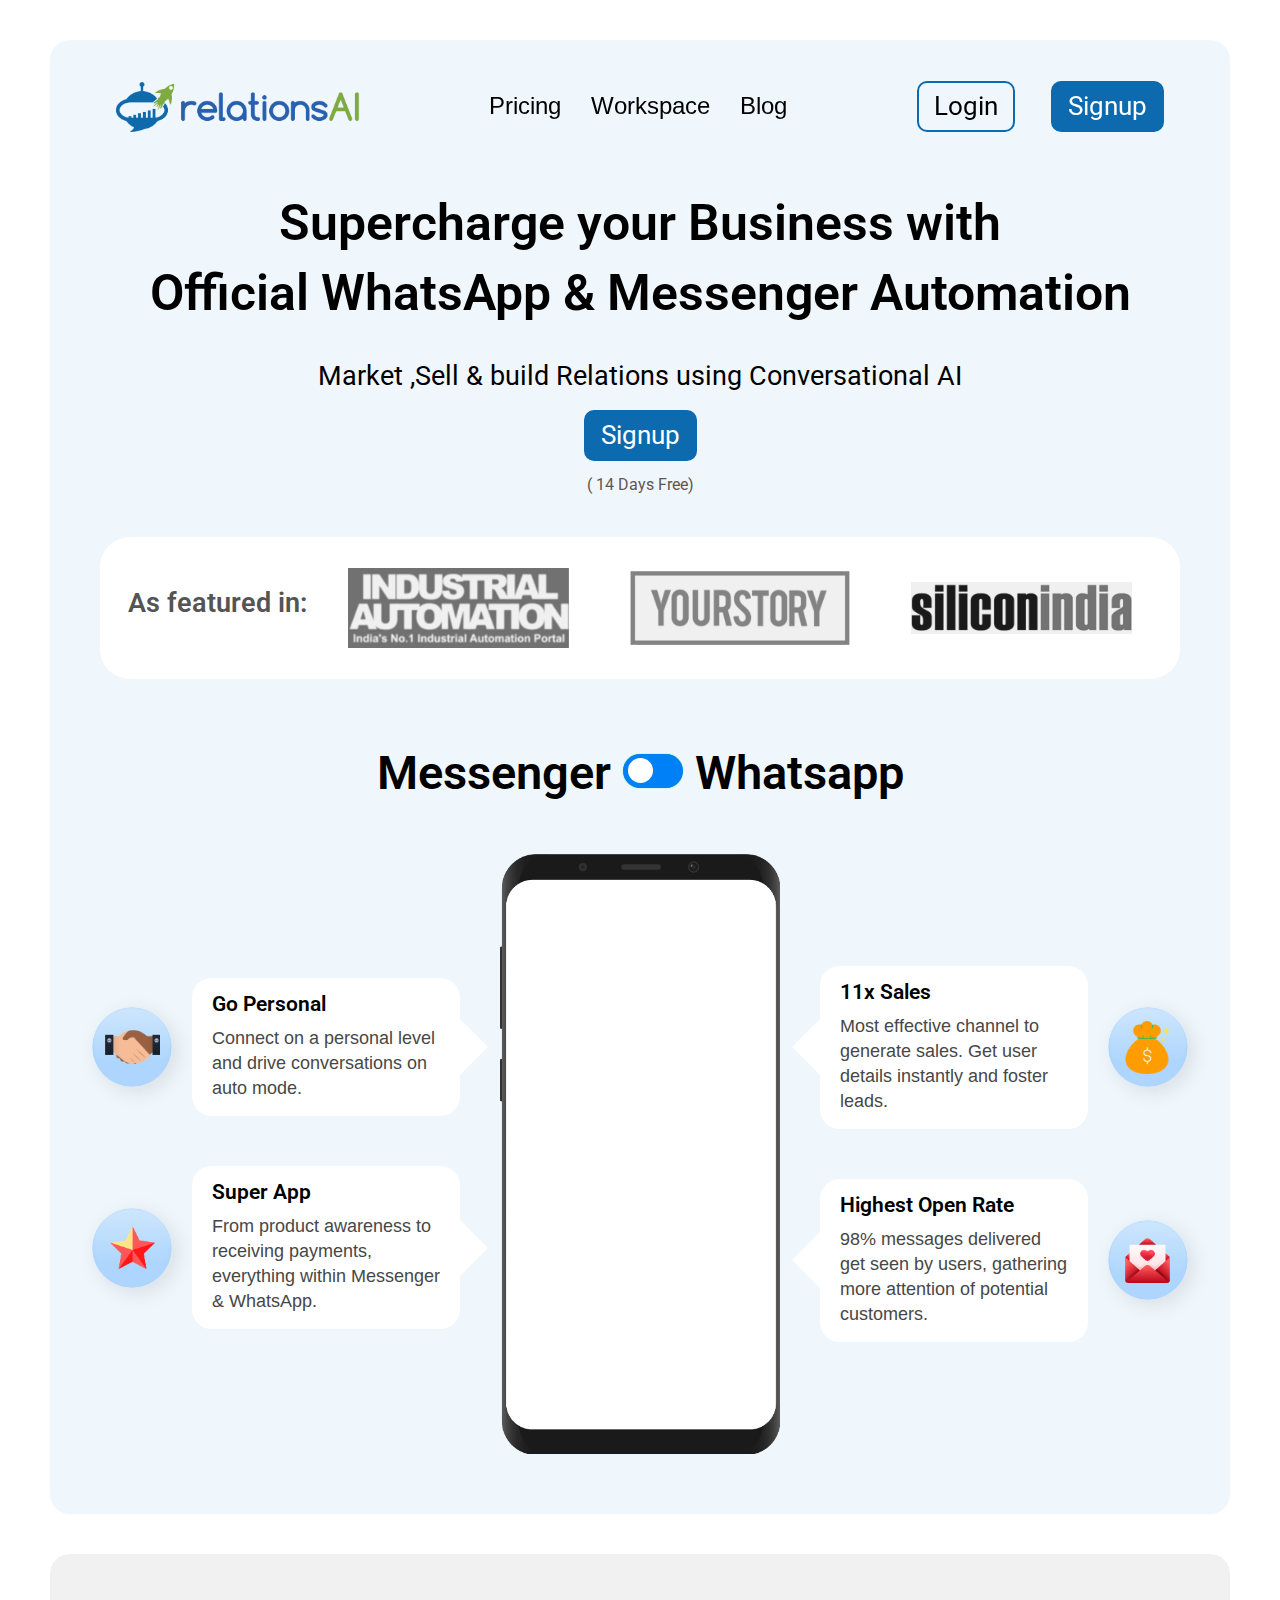
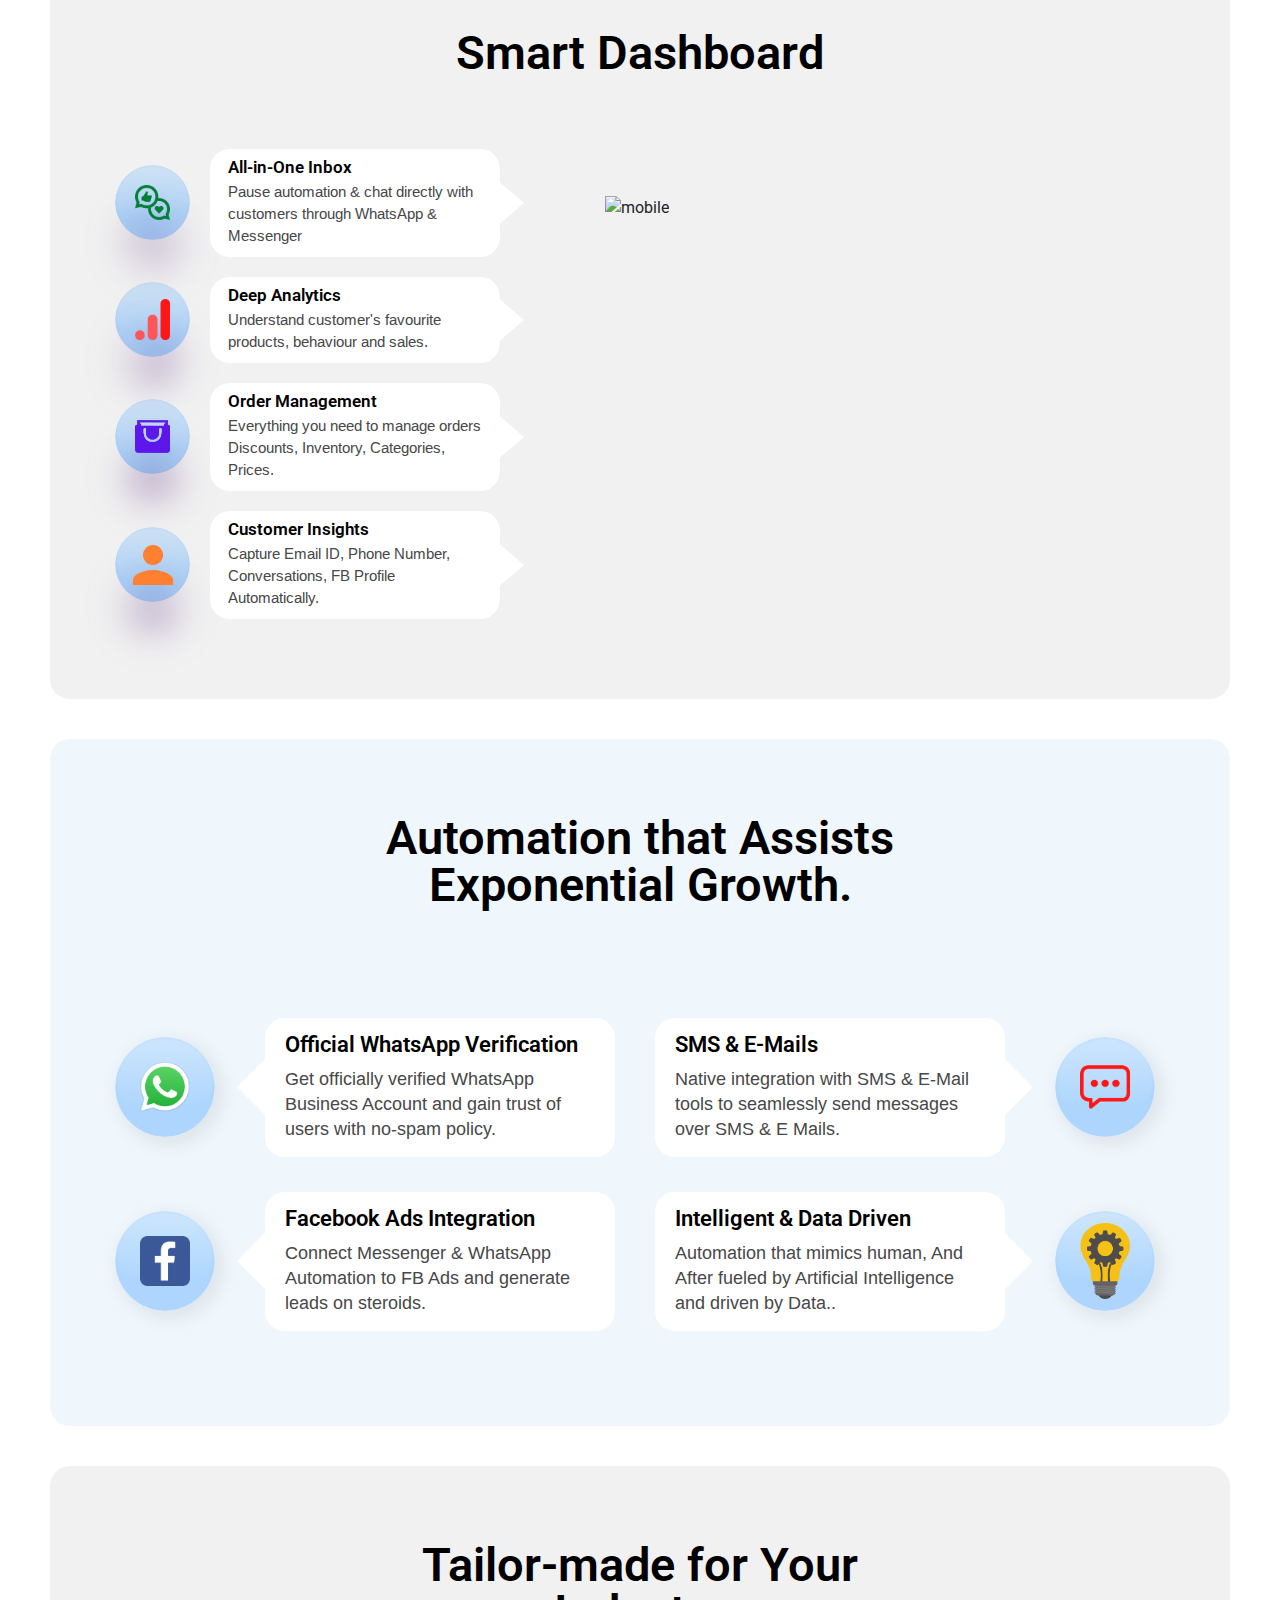
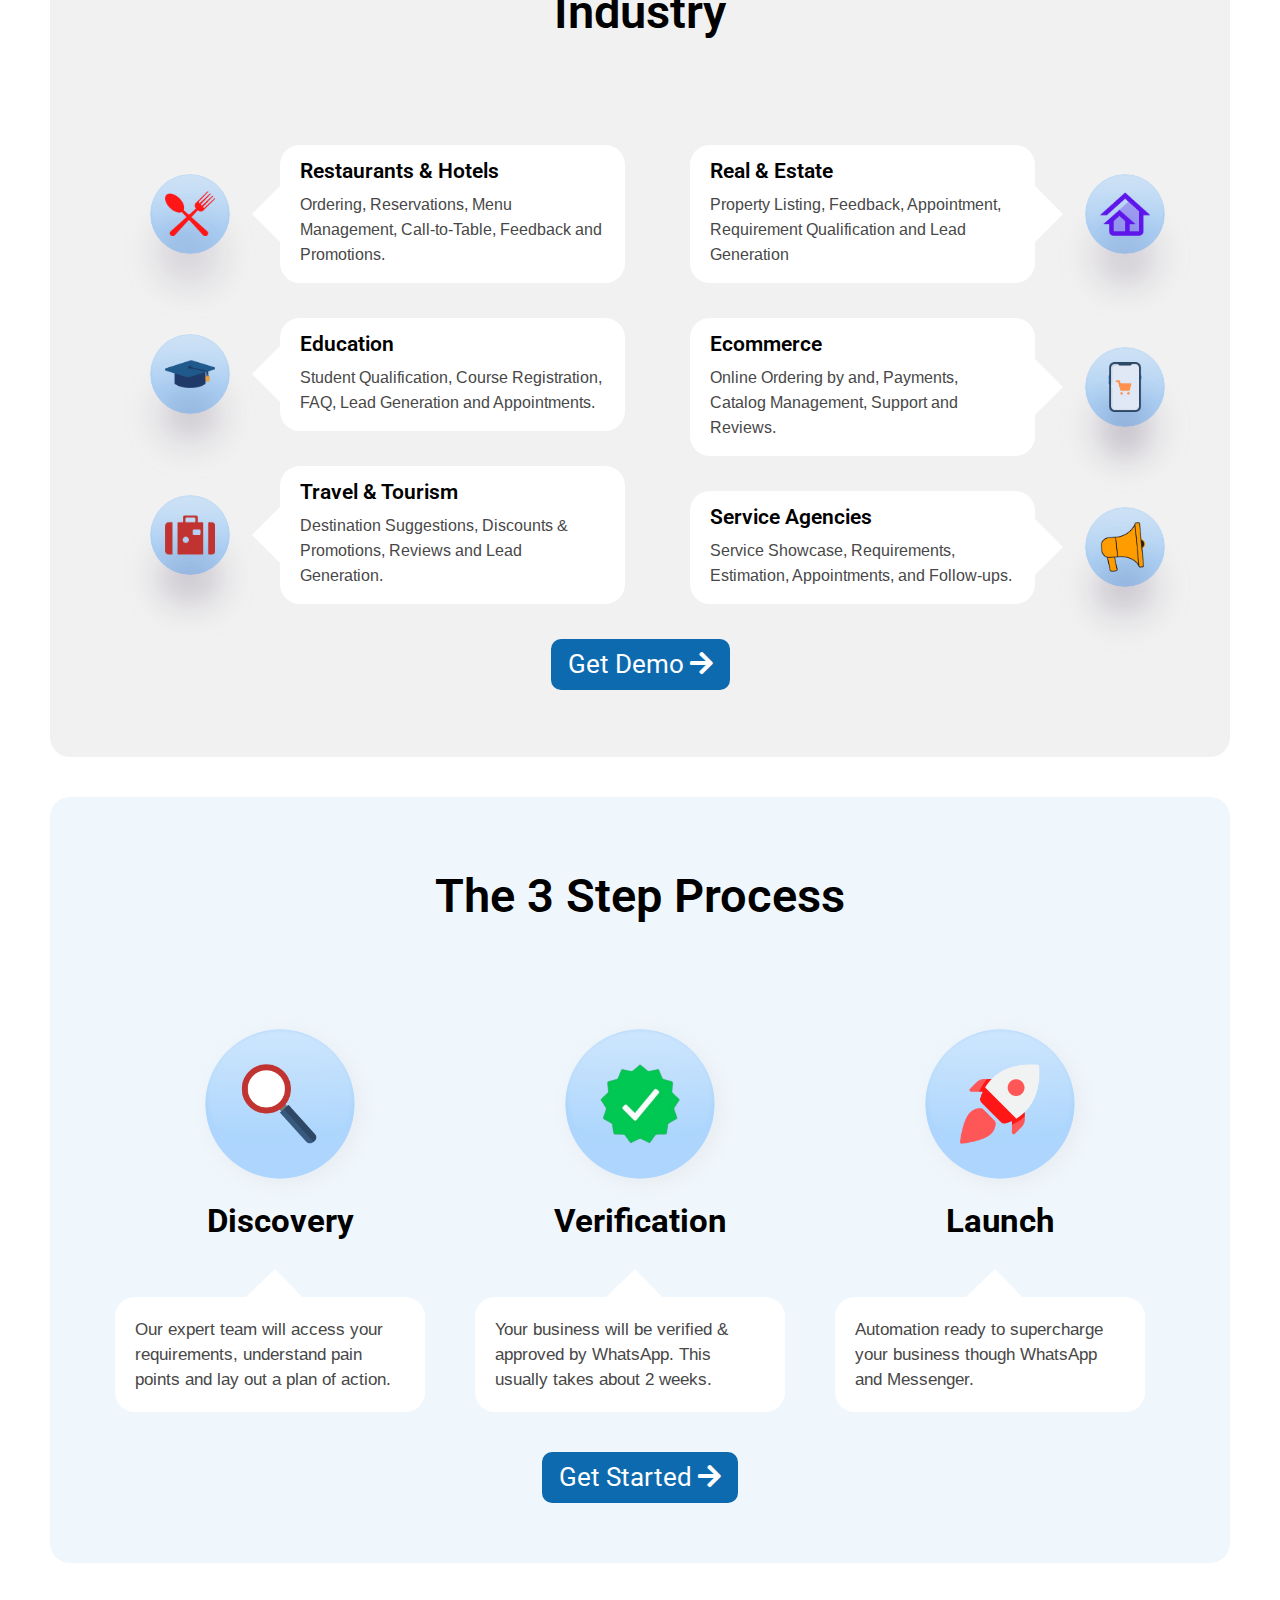
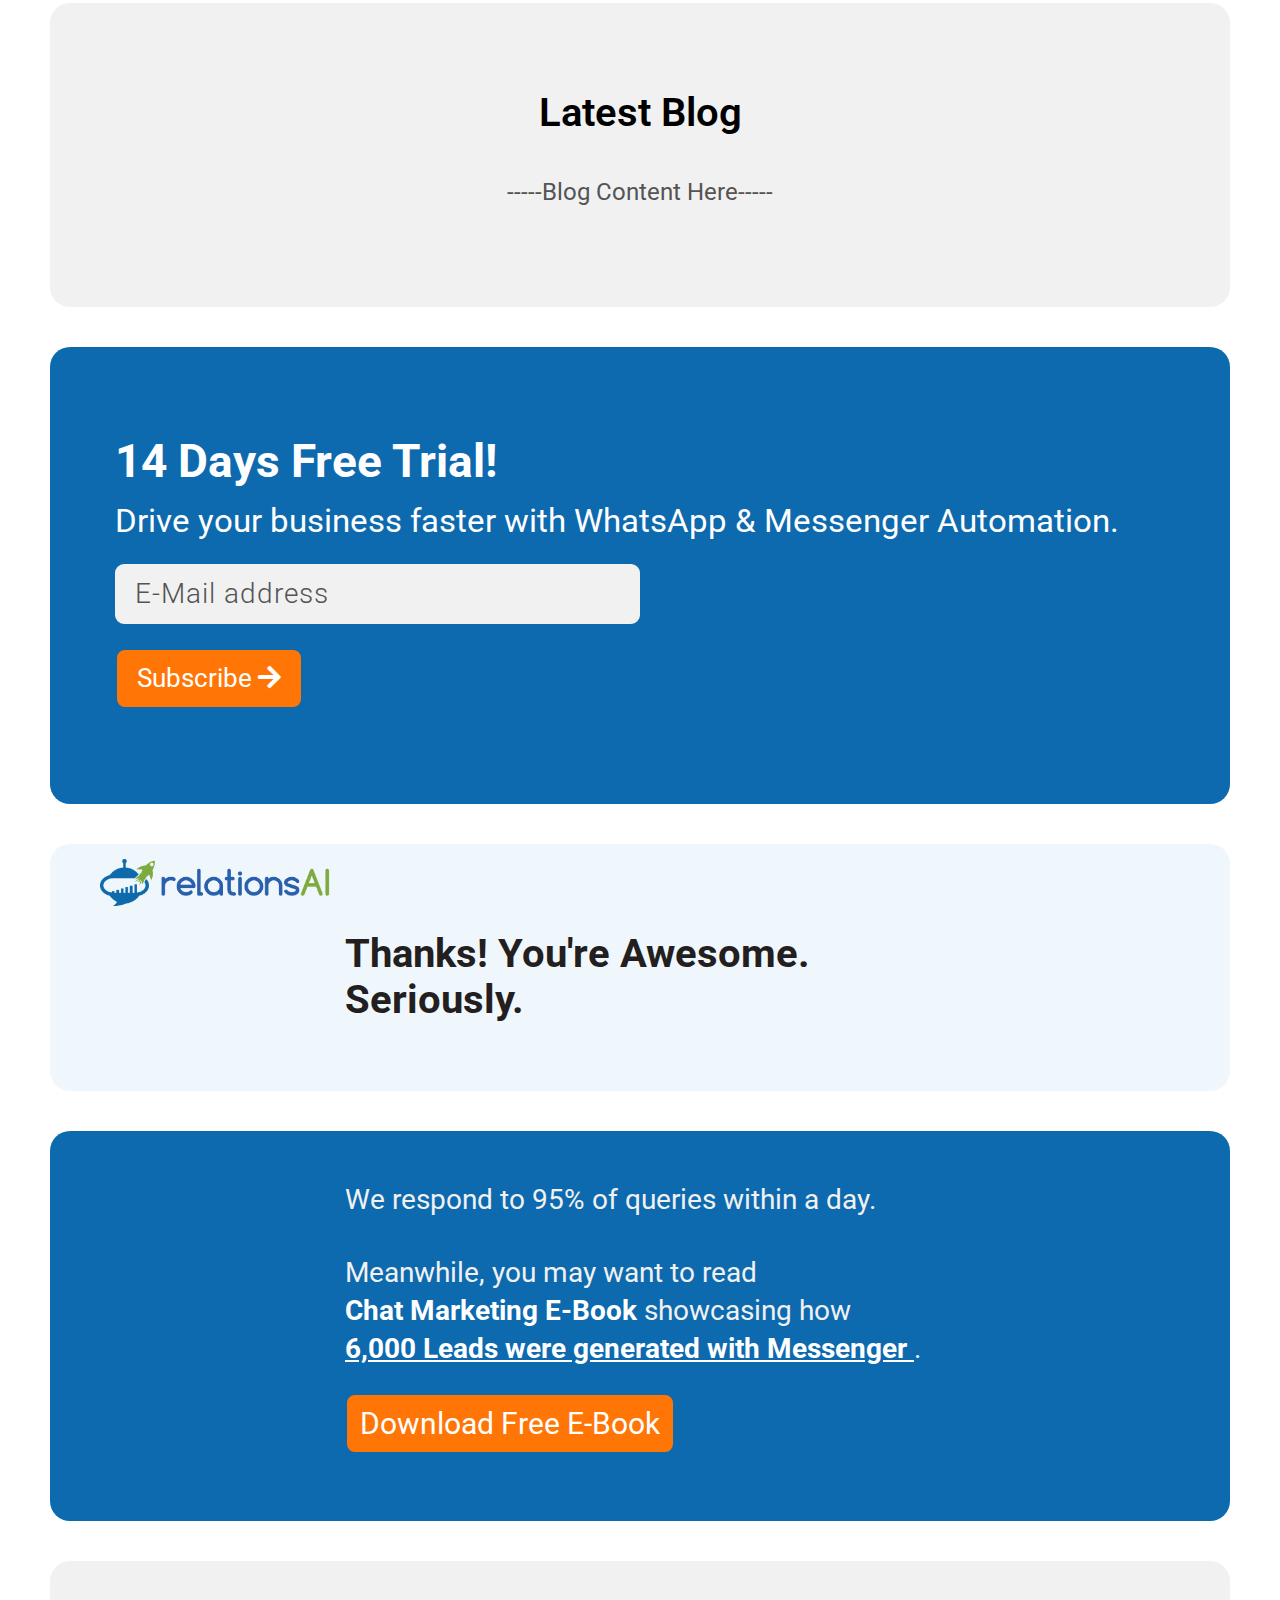
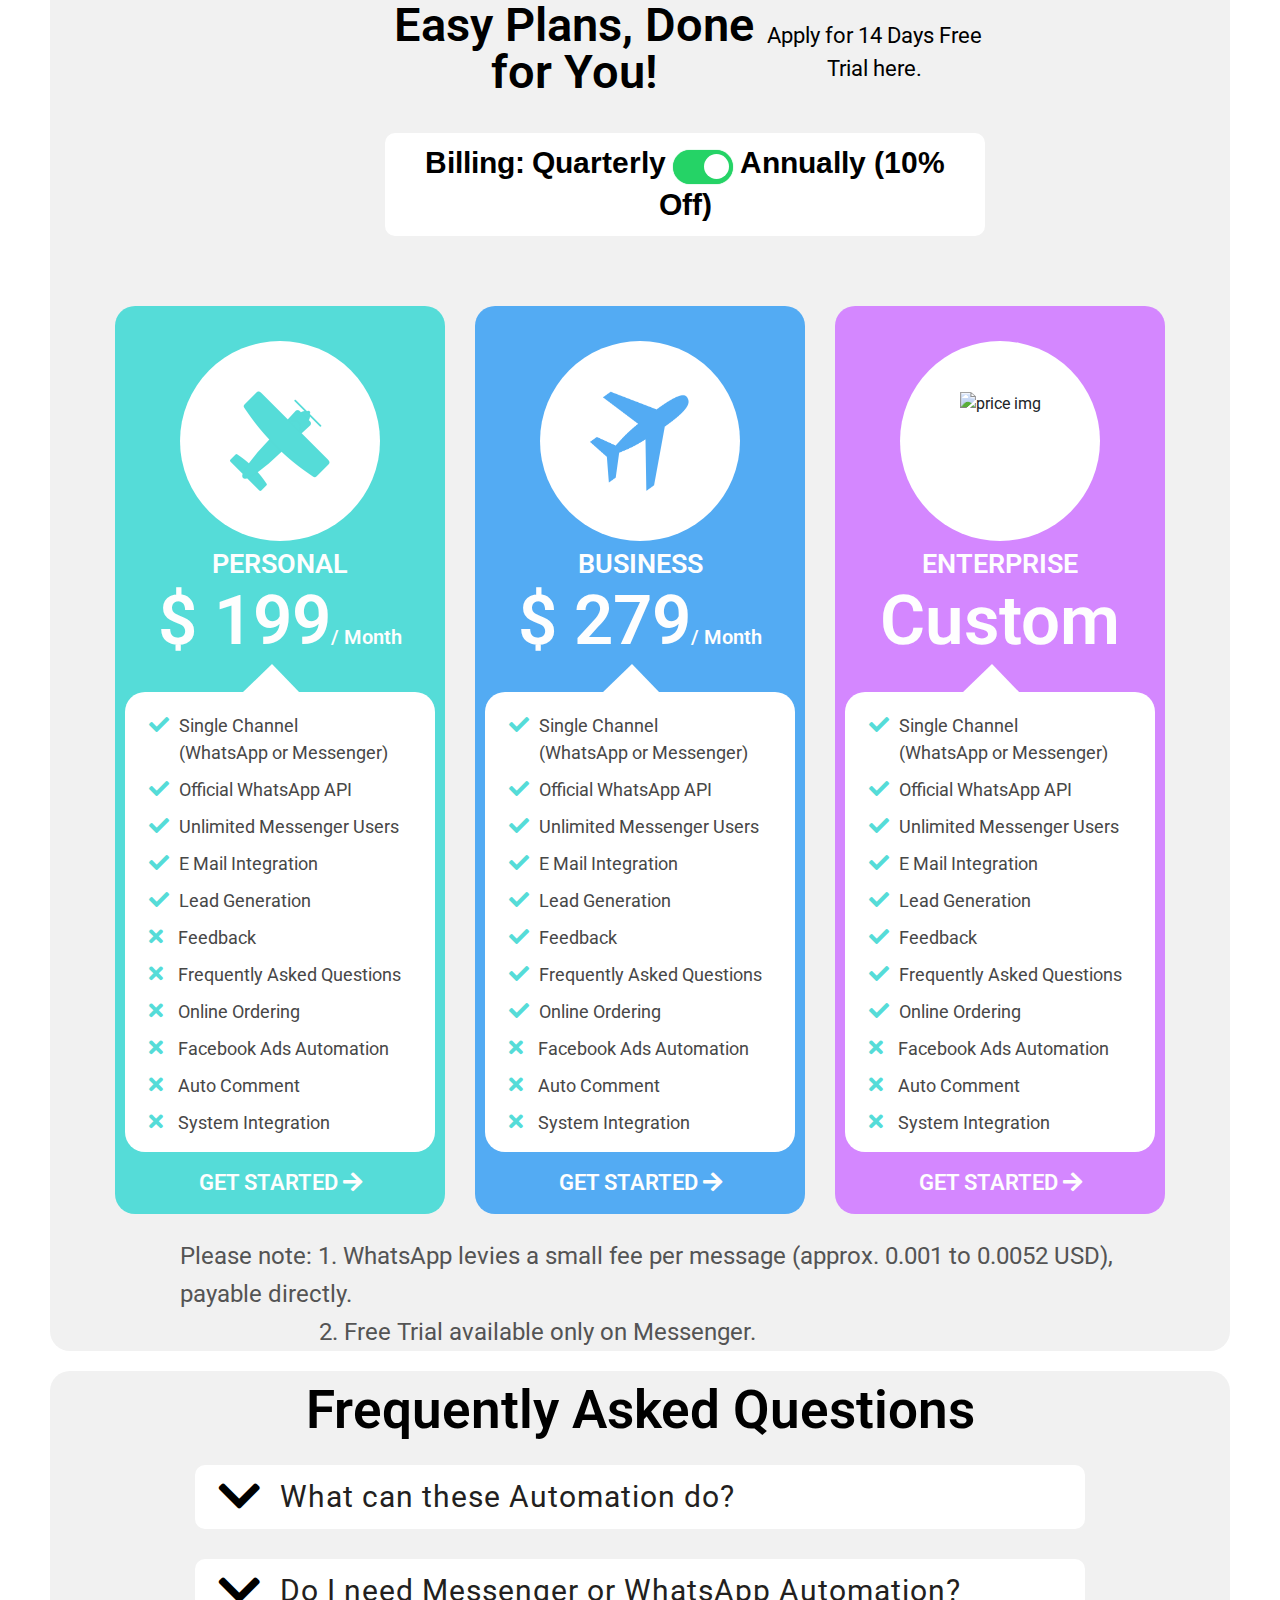
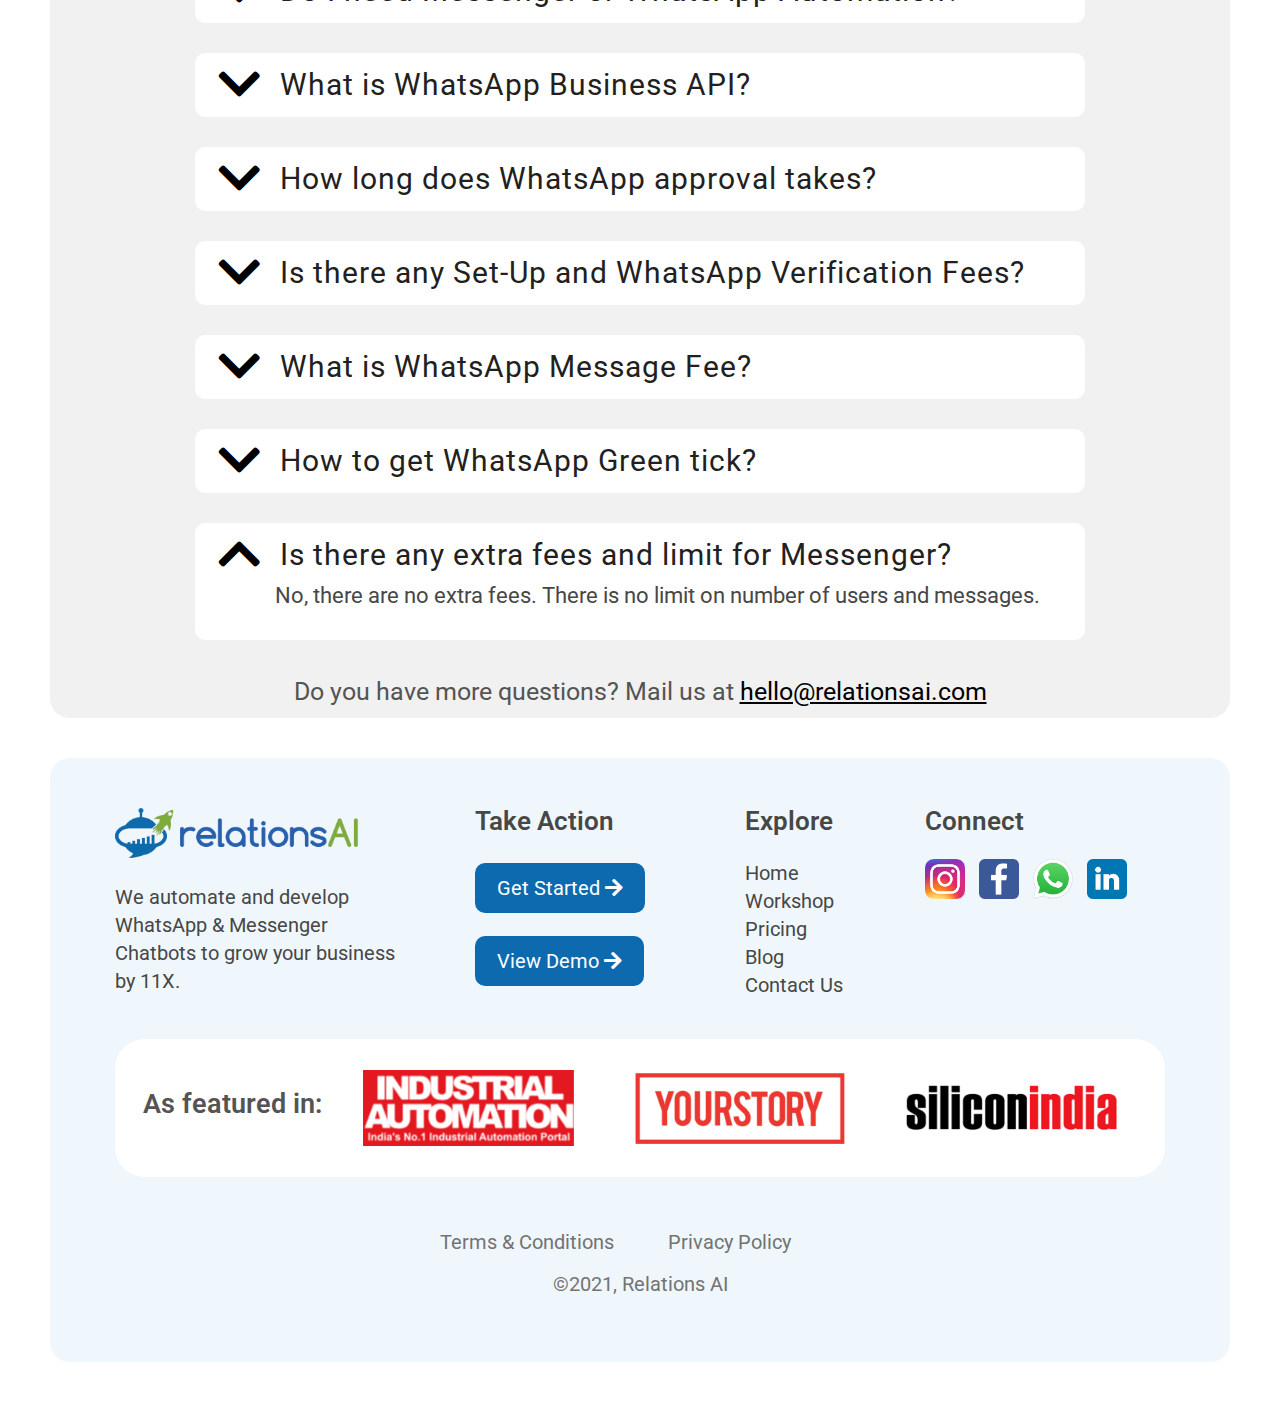
==== commit de653034: "Updated" ====
--- a/index.html
+++ b/index.html
@@ -20,7 +20,6 @@
     <link rel="stylesheet" href="css/pricing.css">
     <link rel="stylesheet" href="css/responsive.css">
 </head>
-
 <body>
 
 
@@ -1255,6 +1254,7 @@
 
         <div class="row">
             <div class="col-xl-12">
+               
                 <div class="accordian">
                     <div class="accrodion-card">
                         <div class="accordion-card-header">
@@ -1355,6 +1355,7 @@
                     </div>
 
                 </div>
+                
 
             </div>
 
@@ -1524,7 +1525,7 @@
                     $(this).next(".accordion-card-body").addClass("active").slideDown()
                     $(this).children("span").removeClass("fa-chevron-down").addClass("fa-chevron-up")
                 }
-            })
+            });
         });
 
 
--- a/css/style.css
+++ b/css/style.css
@@ -382,7 +382,7 @@
 }
 
 .width-340 {
-    width: 340px;
+    width: 73%;
 }
 
 .width-370 {
@@ -413,7 +413,9 @@
     max-width: 1200px !important;
 }
 
-
+.cards.whatsapp-c-d-n.ml-35.automation-no-2 .f-card {
+    width: 74%;
+}
 .font-weight-4 {
     font-weight: 400;
 }
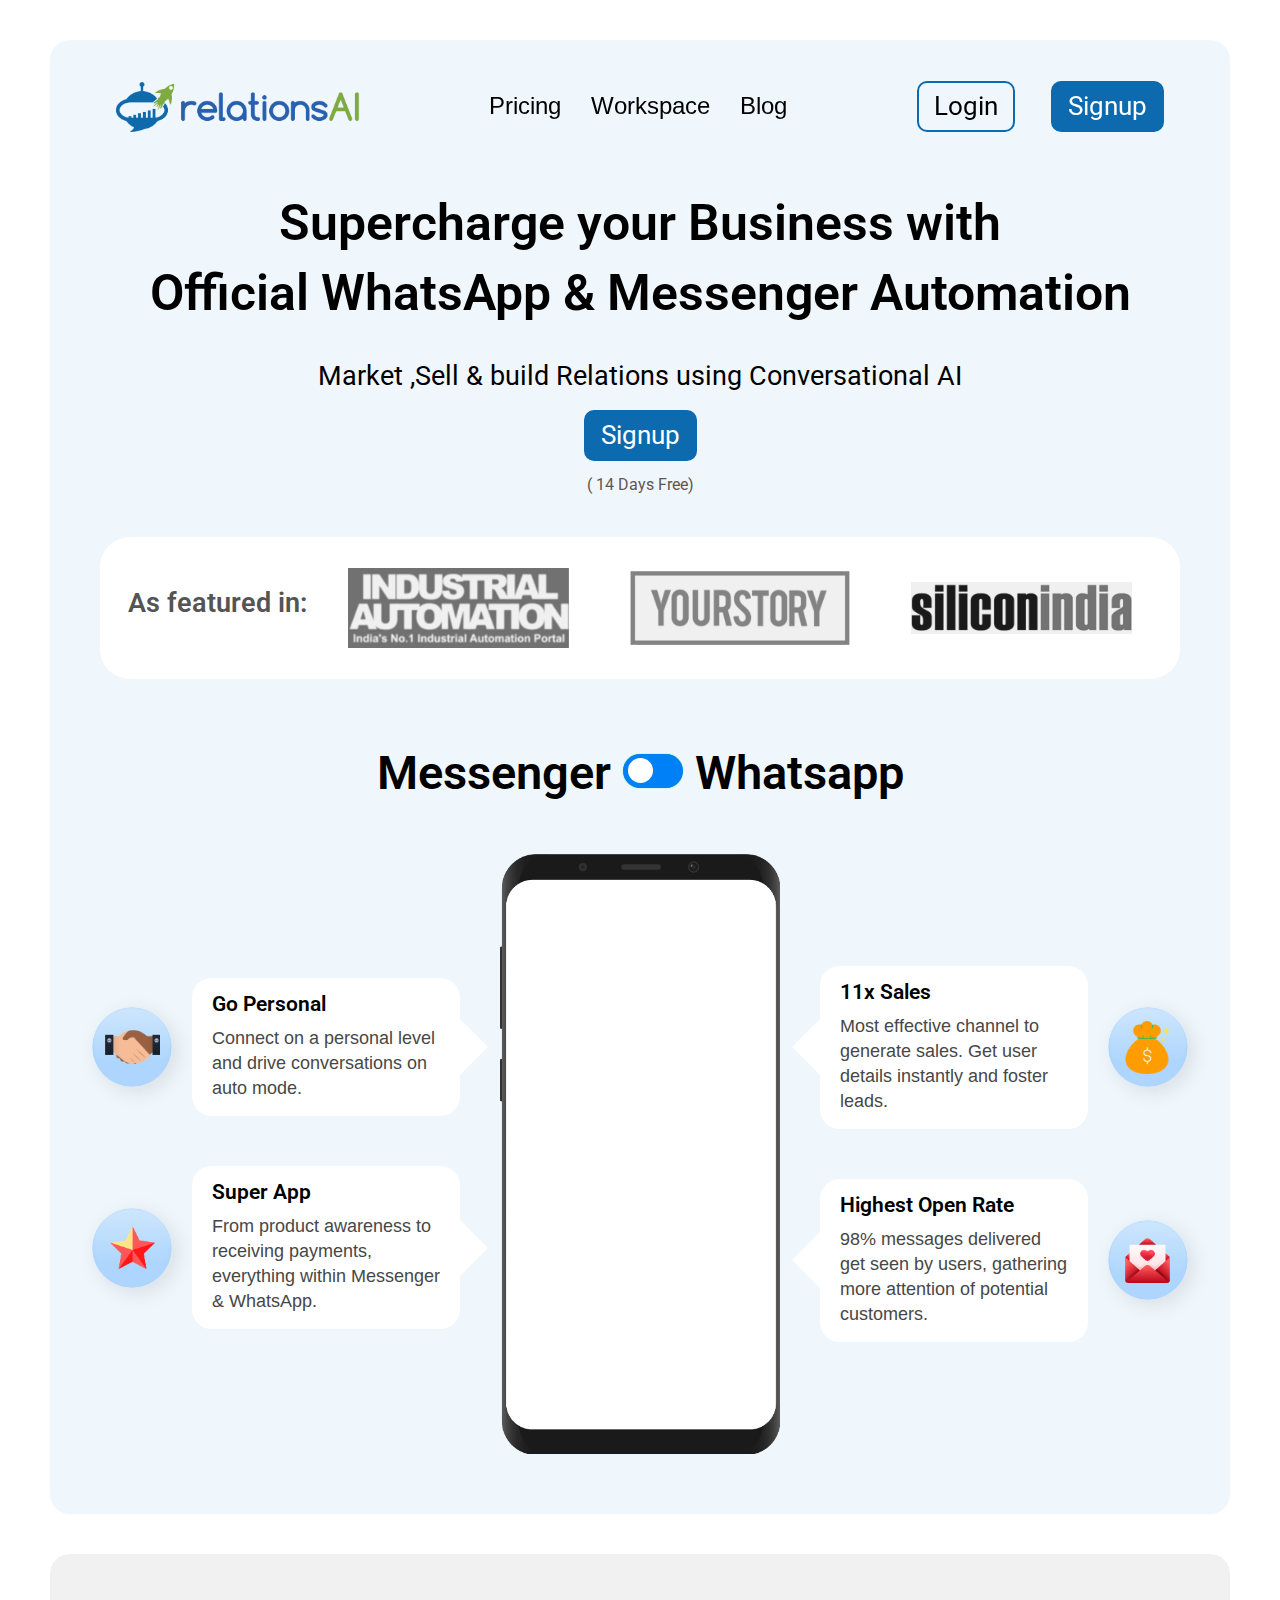
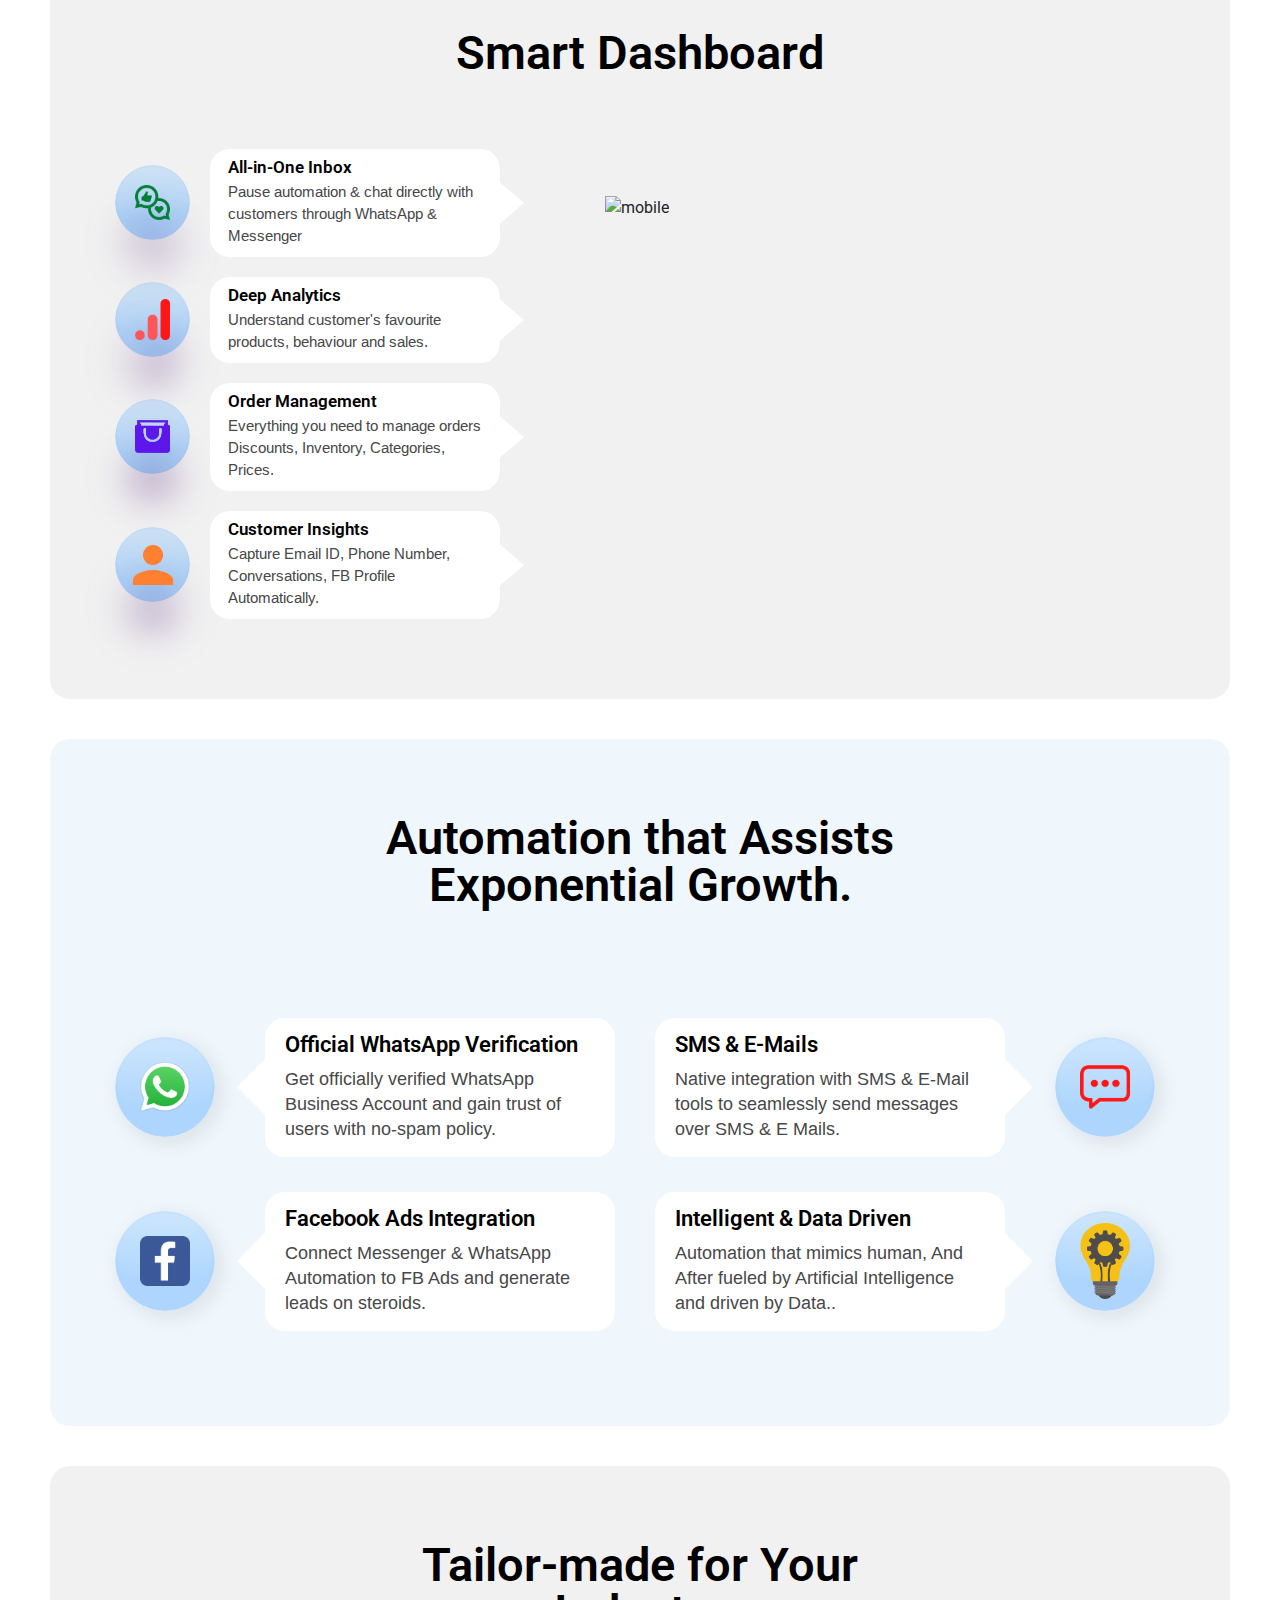
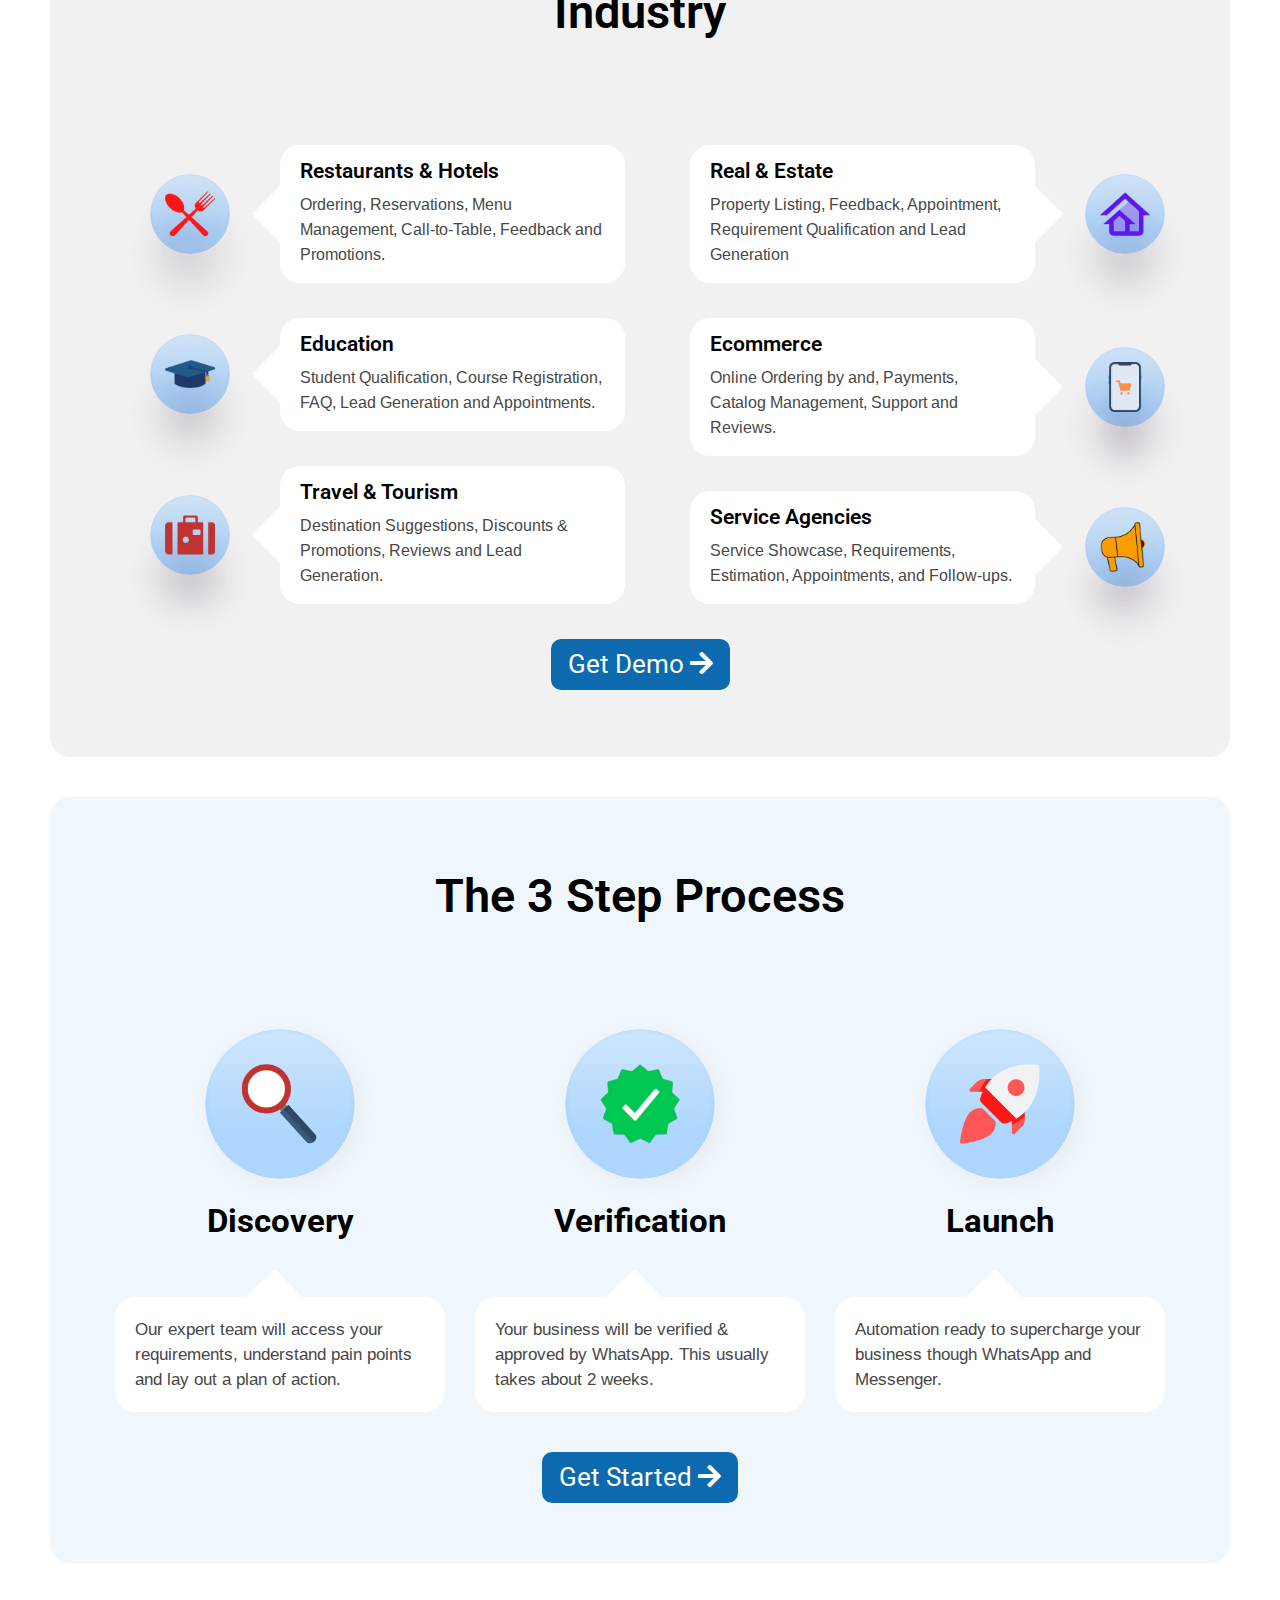
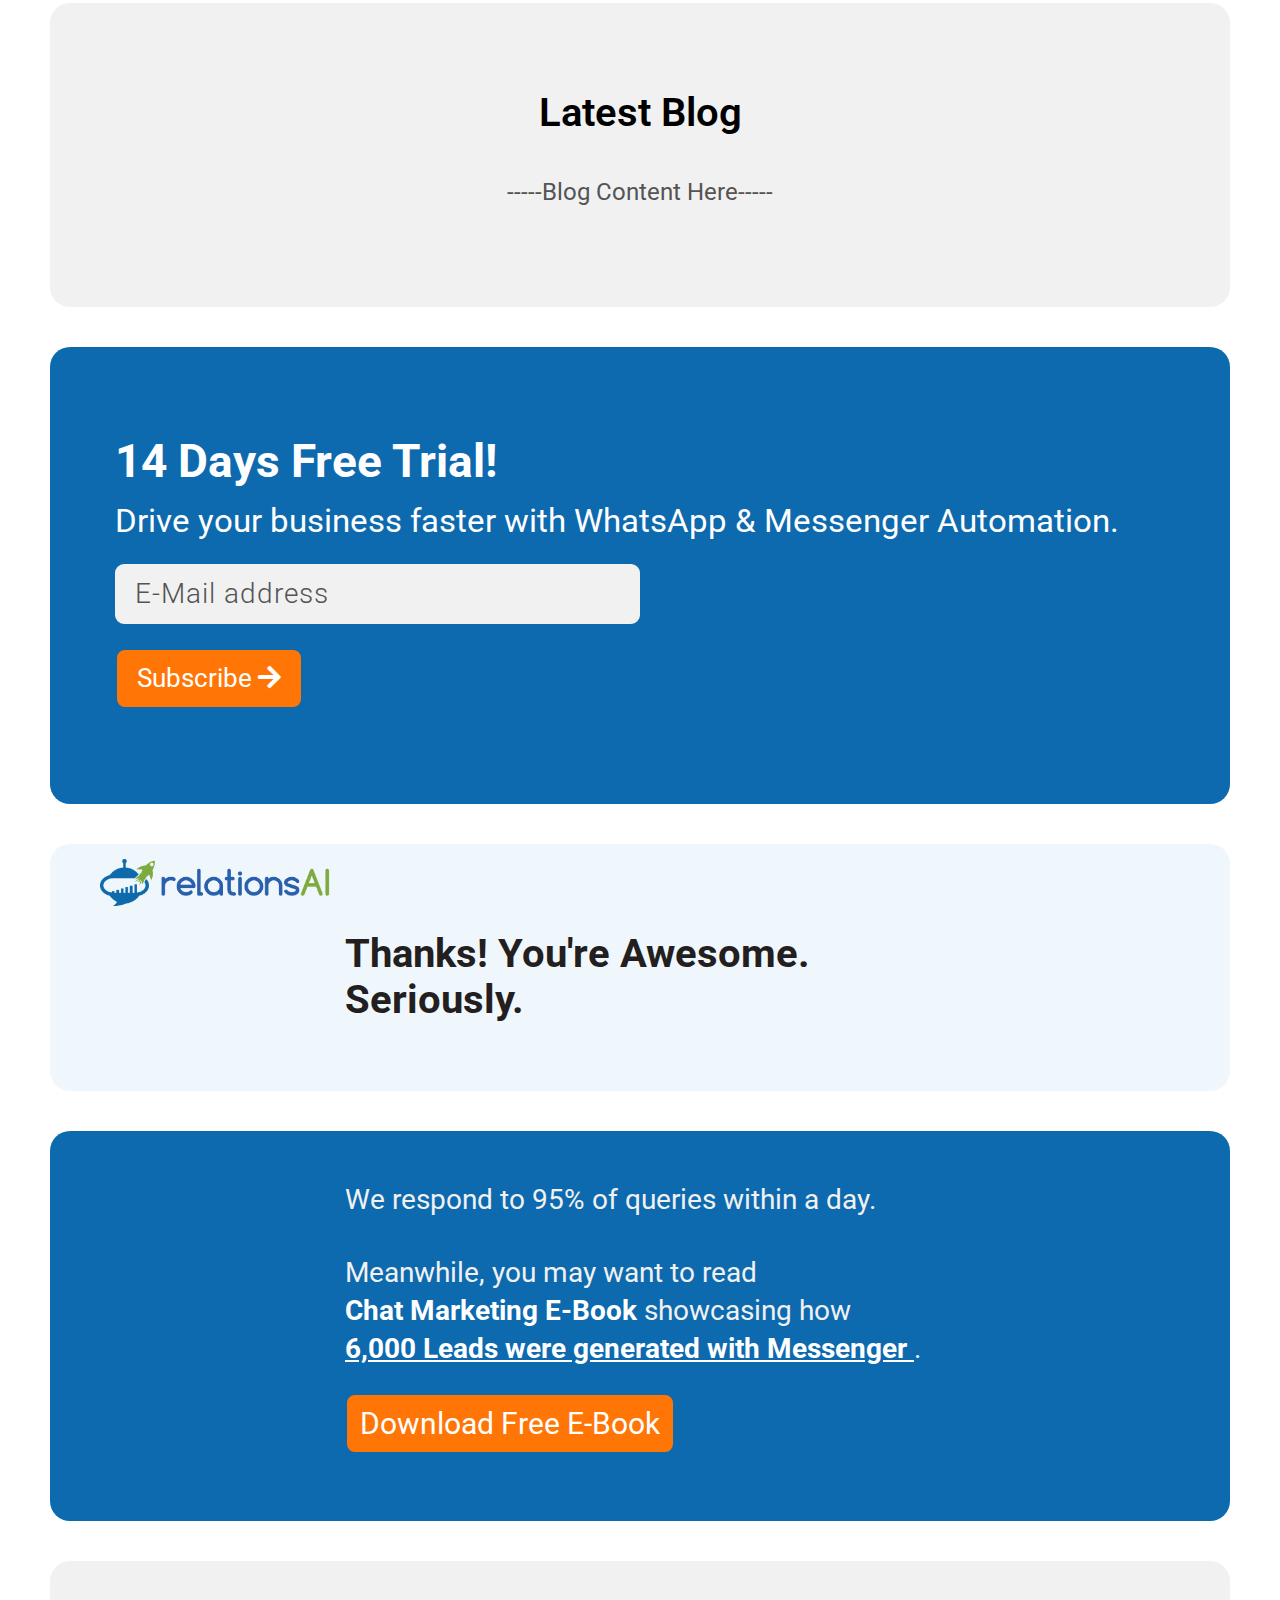
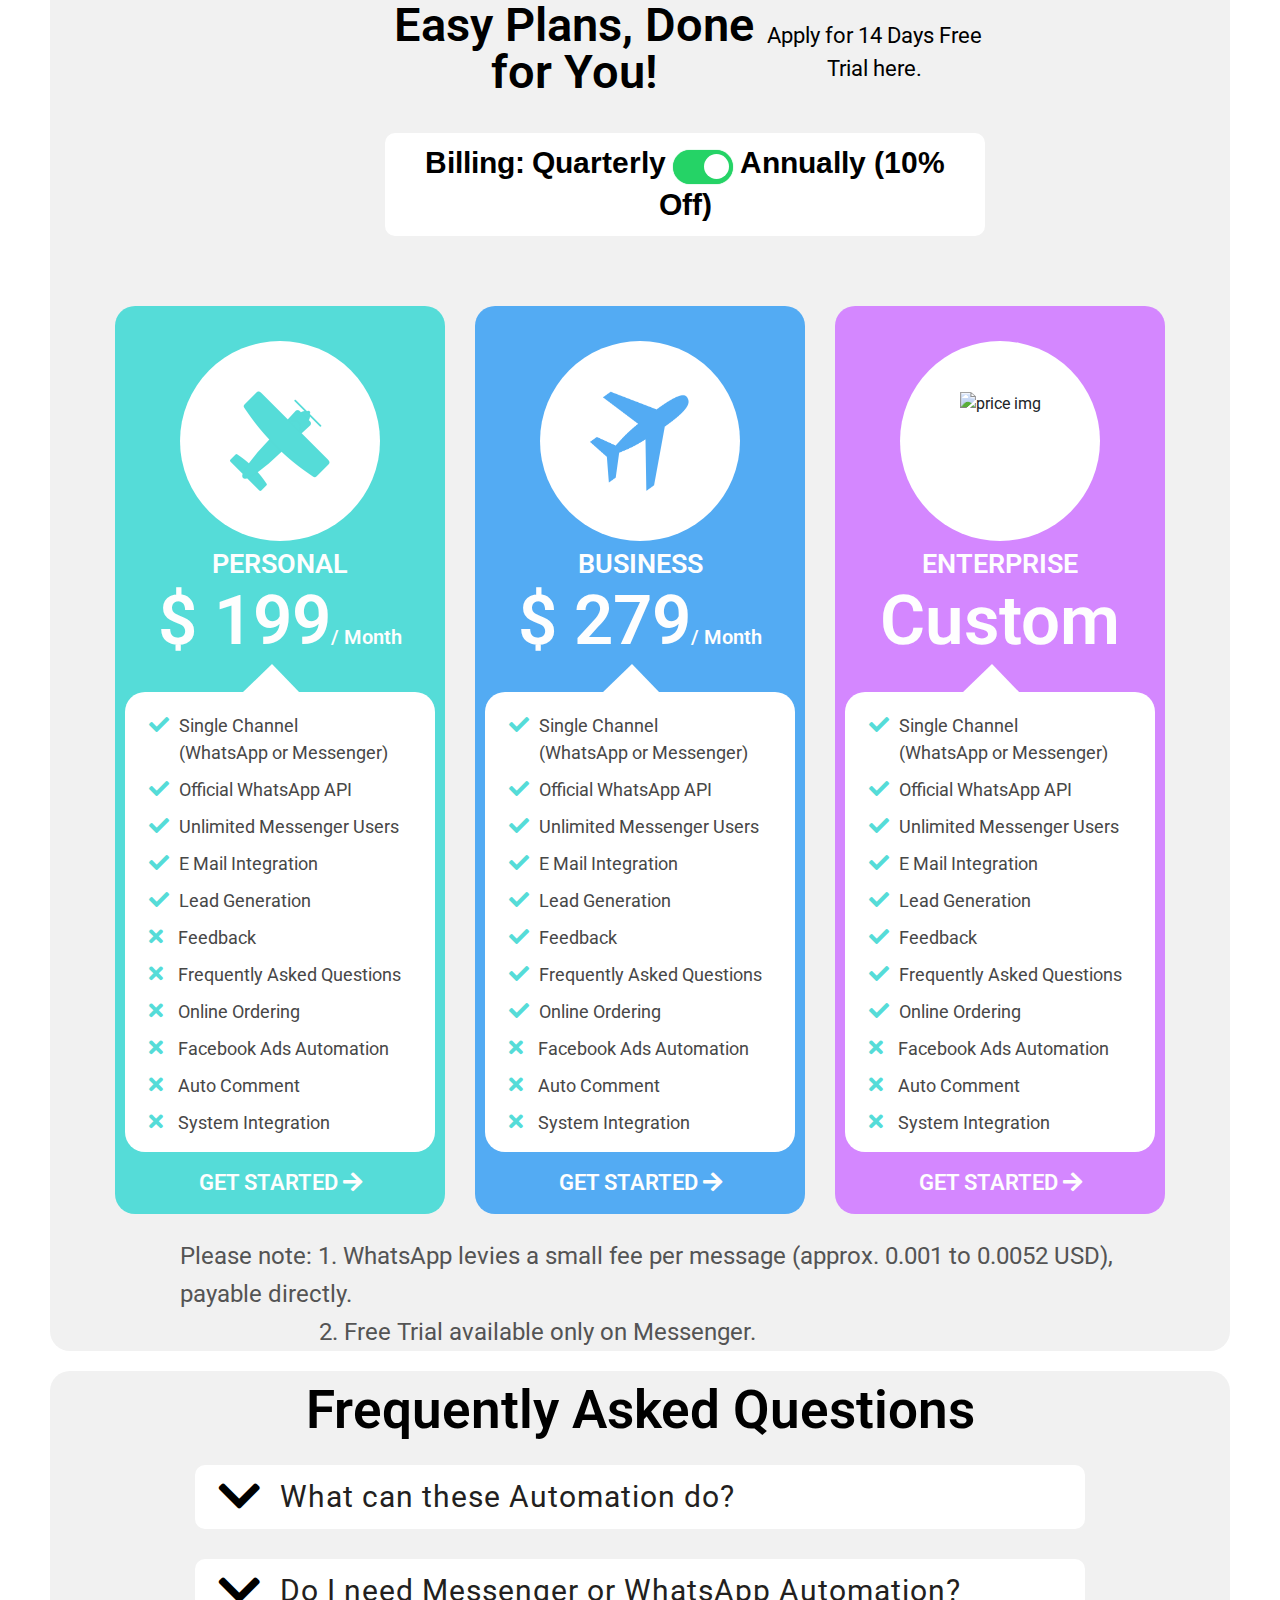
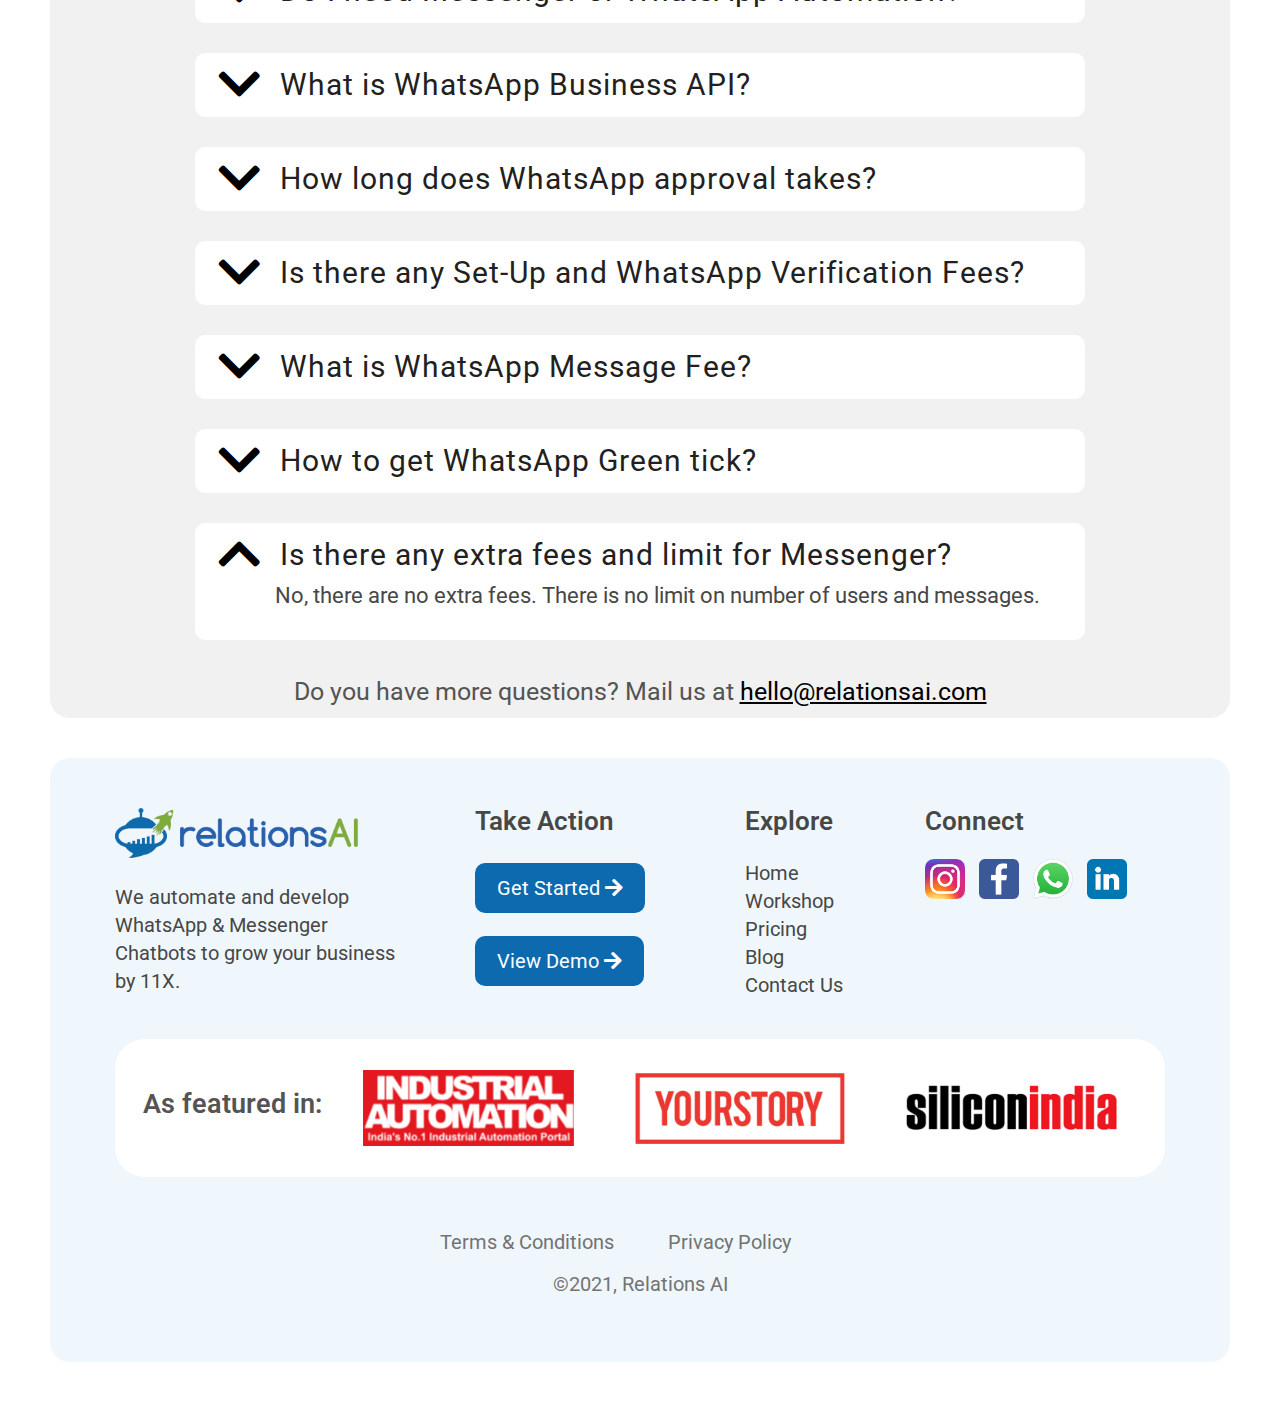
==== commit 99a4ea1c: "update" ====
--- a/index.html
+++ b/index.html
@@ -422,7 +422,7 @@
                     <!--mobile-->
 
                     <div class="wm-mobile mobile-2">
-                        <img src="assets/img/Elements/tablet.png" alt="mobile">
+                      <img src="assets/img/Elements/tablet.png" alt="mobile">
                         <!-- <video width="320" height="240" autoplay>>
                             <source src="assets/img/Messenger Video/Messenger_Super%20App_Webp.webp" type="img">
                         </video>-->
@@ -763,9 +763,6 @@
 
     <div class="first-section process-area bg-whatsapp pt-50" id="process-area">
 
-
-
-
         <div class="container">
             <div class="row">
                 <div class=" col-xl-6 col-lg-8 col-md-8 offset-md-2 offset-lg-2 offset-xl-3">
@@ -786,7 +783,7 @@
                             <div class="tweet-title">
                                 <h3>Discovery</h3>
                             </div>
-                            <div class="f-card f-process-card arrow-top width-350">
+                            <div class="f-card f-process-card arrow-top">
 
                                 <p class="f-20">Our expert team will access your requirements, understand pain points and lay out a plan of action.</p>
                             </div>
@@ -803,7 +800,7 @@
                             <div class="tweet-title">
                                 <h3>Verification</h3>
                             </div>
-                            <div class="f-card f-process-card arrow-top width-350">
+                            <div class="f-card f-process-card arrow-top">
 
                                 <p class="f-20">Your business will be verified & approved by WhatsApp. This usually takes about 2 weeks.</p>
                             </div>
@@ -820,7 +817,7 @@
                             <div class="tweet-title">
                                 <h3>Launch</h3>
                             </div>
-                            <div class="f-card f-process-card arrow-top width-350">
+                            <div class="f-card f-process-card arrow-top">
 
                                 <p class="f-20">Automation ready to supercharge your business though WhatsApp and Messenger.</p>
                             </div>
--- a/css/style.css
+++ b/css/style.css
@@ -442,7 +442,7 @@
 #scroll a {
     position: fixed;
     bottom: 20px;
-    left: 20px;
+    right: 20px;
     display: -webkit-box;
     display: -ms-flexbox;
     display: flex;
@@ -2149,21 +2149,3 @@
 
  /*================= THANK YOU PAGE RESPONSIVE CSS end =============================*/
 
-
-
-
-
-
-
-
-
-
-
-
-
-
-
-
-
-
-
